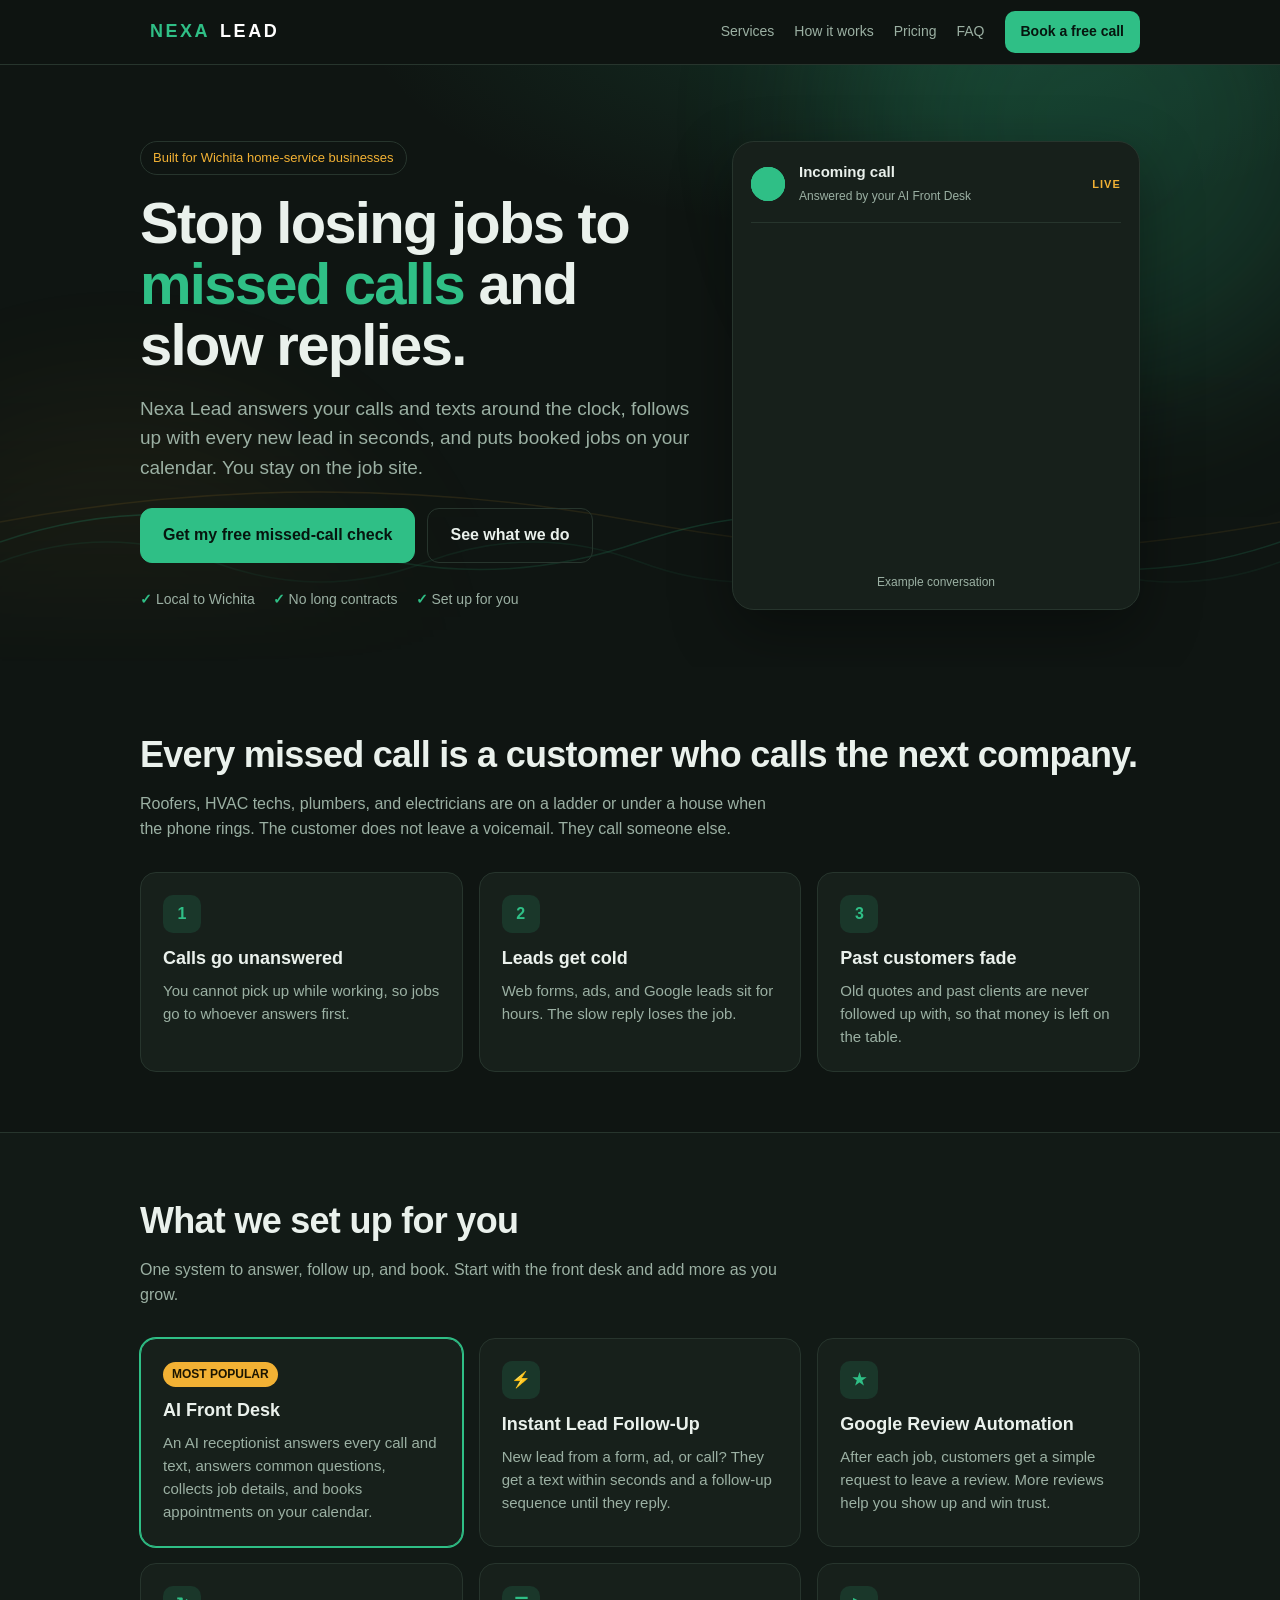
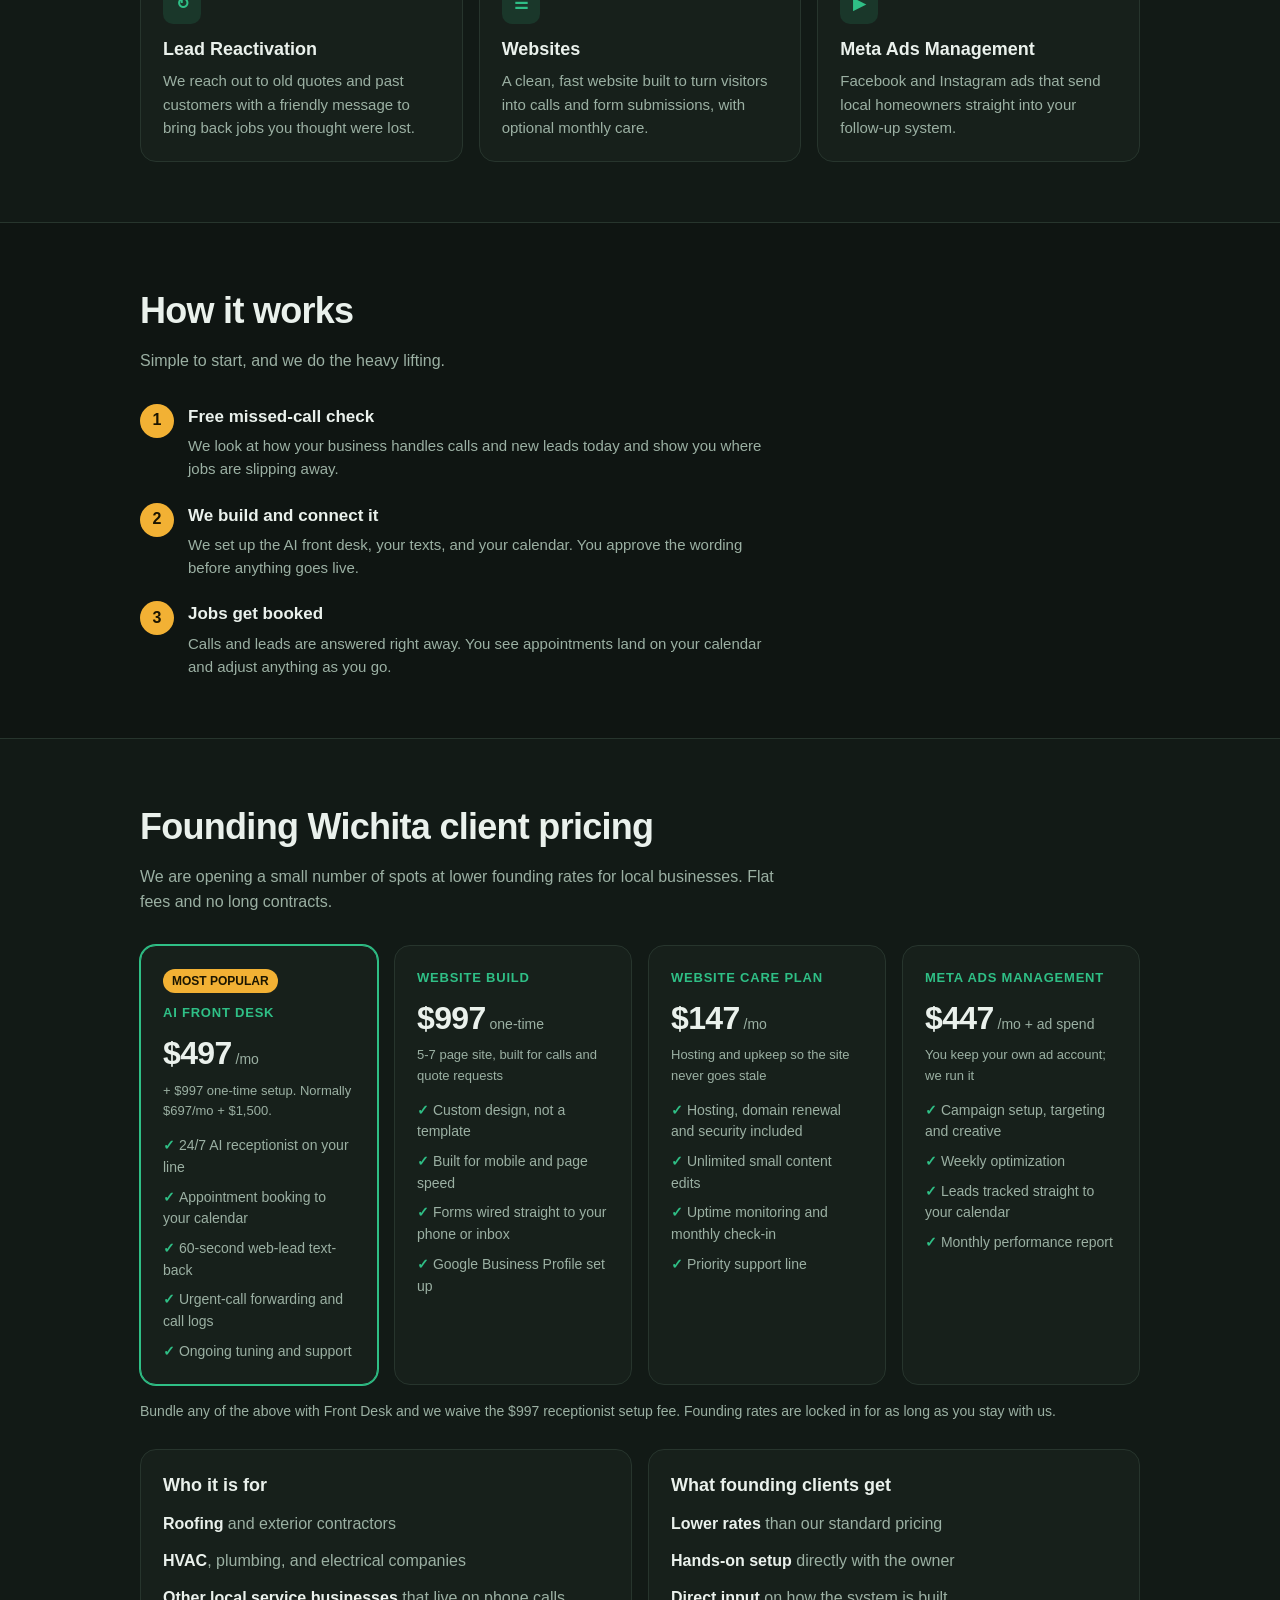
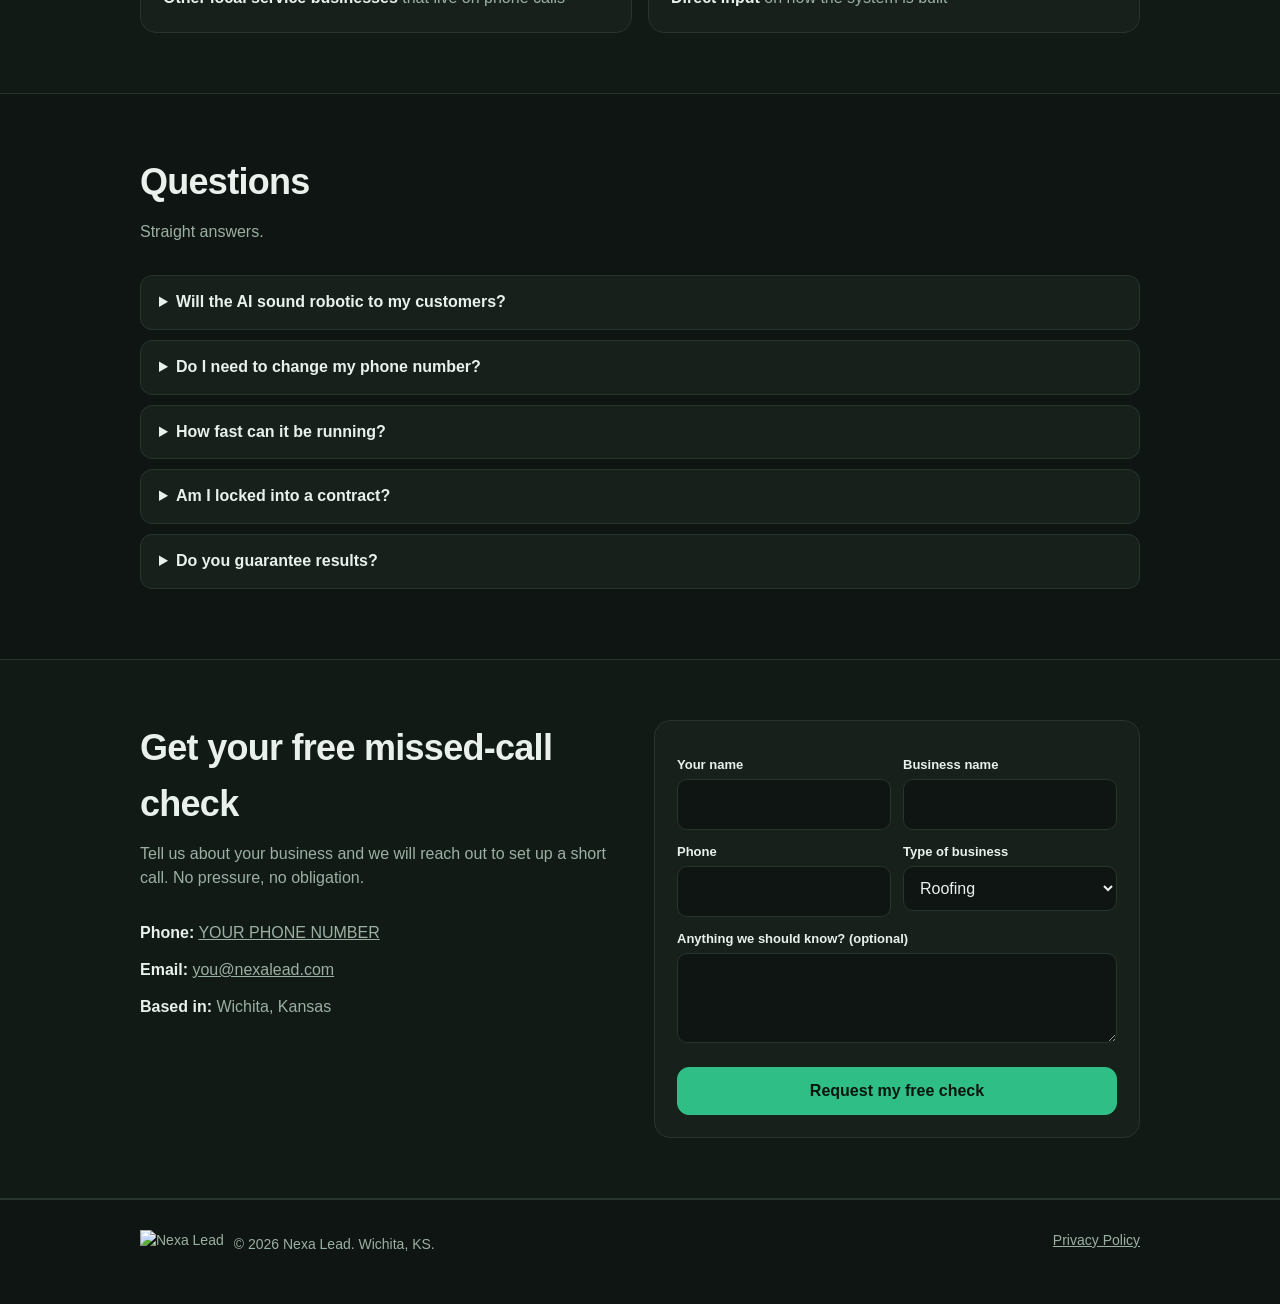
==== index.html @ 54d55b5e "Fade hero background into page" ====
<!DOCTYPE html>
<html lang="en">
<head>
<meta charset="utf-8">
<meta name="viewport" content="width=device-width, initial-scale=1">
<title>Nexa Lead | AI Receptionist and Lead Follow-Up for Wichita Businesses</title>
<meta name="description" content="Nexa Lead answers your calls and texts, follows up with every lead in seconds, and books jobs for local home-service businesses in Wichita, KS.">
<meta name="theme-color" content="#0f1512">
<link rel="icon" type="image/png" href="assets/favicon.png">
<style>
:root{
  --bg:#0f1512;--bg2:#121a16;--card:#17201b;--line:#27352d;
  --ink:#eaf1ec;--muted:#9bb0a3;--brand:#2fbf86;--brand-ink:#06150e;--accent:#f2b134;
}
*{box-sizing:border-box}
html{scroll-behavior:smooth;color-scheme:dark}
body{margin:0;background:var(--bg);color:var(--ink);font-family:-apple-system,BlinkMacSystemFont,"Segoe UI",Roboto,Helvetica,Arial,sans-serif;line-height:1.55}
a{color:inherit}
.wrap{max-width:1040px;margin:0 auto;padding:0 20px}
.nav{position:sticky;top:0;z-index:10;background:rgba(15,21,18,.88);backdrop-filter:blur(8px);border-bottom:1px solid var(--line)}
.nav .wrap{display:flex;align-items:center;justify-content:space-between;height:64px;gap:12px}
.logo{display:flex;align-items:center;gap:10px;font-weight:800;letter-spacing:.14em;font-size:18px;text-decoration:none}
.logo img{height:36px;width:auto;display:block}
.logo b{color:#fff;font-weight:800}
.logo span{color:var(--brand)}
.nav a.cta{background:var(--brand);color:var(--brand-ink);padding:10px 16px;border-radius:10px;font-weight:700;text-decoration:none;font-size:14px}
.links{display:flex;gap:20px;align-items:center}
.links a.t{color:var(--muted);text-decoration:none;font-size:14px}
.links a.t:hover{color:var(--ink)}
@media(max-width:700px){.links a.t{display:none}}
.hero{padding:76px 0 56px;background:radial-gradient(900px 380px at 70% -10%,rgba(47,191,134,.16),transparent 60%)}
.eyebrow{display:inline-block;border:1px solid var(--line);color:var(--accent);padding:6px 12px;border-radius:999px;font-size:13px;margin-bottom:18px}
h1{font-size:clamp(34px,6.4vw,58px);line-height:1.05;letter-spacing:-.03em;margin:0 0 18px;max-width:780px}
h1 em{font-style:normal;color:var(--brand)}
.lead{color:var(--muted);font-size:19px;max-width:620px;margin:0 0 26px}
.btns{display:flex;gap:12px;flex-wrap:wrap}
.btn{display:inline-block;padding:14px 22px;border-radius:12px;font-weight:700;text-decoration:none;font-size:16px;border:1px solid var(--brand);background:var(--brand);color:var(--brand-ink);cursor:pointer}
.btn.ghost{background:transparent;color:var(--ink);border-color:var(--line)}
.trust{display:flex;gap:18px;flex-wrap:wrap;margin-top:26px;color:var(--muted);font-size:14px}
.trust span::before{content:"\2713\00a0";color:var(--brand);font-weight:700}
section{padding:60px 0}
section.alt{background:var(--bg2);border-top:1px solid var(--line);border-bottom:1px solid var(--line)}
h2{font-size:clamp(26px,4.4vw,36px);letter-spacing:-.02em;margin:0 0 10px}
.sec-sub{color:var(--muted);max-width:640px;margin:0 0 30px}
.grid3{display:grid;grid-template-columns:repeat(3,1fr);gap:16px}
.grid2{display:grid;grid-template-columns:repeat(2,1fr);gap:16px}
@media(max-width:820px){.grid3{grid-template-columns:1fr}.grid2{grid-template-columns:1fr}}
.card{background:var(--card);border:1px solid var(--line);border-radius:16px;padding:22px}
.card h3{margin:0 0 6px;font-size:18px}
.card p{margin:0;color:var(--muted);font-size:15px}
.icon{width:38px;height:38px;border-radius:10px;background:rgba(47,191,134,.14);color:var(--brand);display:grid;place-items:center;font-weight:800;margin-bottom:12px}
.card.hot{border-color:var(--brand);box-shadow:0 0 0 1px var(--brand)}
.badge{display:inline-block;background:var(--accent);color:#1b1500;font-size:12px;font-weight:800;padding:3px 9px;border-radius:999px;margin-bottom:10px}
.step{display:flex;gap:14px}
.num{flex:none;width:34px;height:34px;border-radius:50%;background:var(--accent);color:#1b1500;font-weight:900;display:grid;place-items:center}
.step h3{margin:0 0 4px;font-size:17px}
.step p{margin:0;color:var(--muted);font-size:15px}
.steps{display:grid;gap:22px;max-width:640px}
details{background:var(--card);border:1px solid var(--line);border-radius:12px;padding:14px 18px;margin-bottom:10px}
summary{cursor:pointer;font-weight:600}
details p{color:var(--muted);margin:10px 0 0;font-size:15px}
.contact{display:grid;grid-template-columns:1fr 1fr;gap:28px;align-items:start}
@media(max-width:820px){.contact{grid-template-columns:1fr}}
label{display:block;font-size:13px;font-weight:600;margin:12px 0 4px}
input,select,textarea{width:100%;padding:12px;border-radius:10px;border:1px solid var(--line);background:var(--bg);color:var(--ink);font:inherit}
textarea{min-height:90px;resize:vertical}
input:focus,select:focus,textarea:focus{outline:2px solid var(--brand);outline-offset:1px}
.row{display:grid;grid-template-columns:1fr 1fr;gap:12px}
@media(max-width:520px){.row{grid-template-columns:1fr}}
.msg{margin-top:14px;padding:12px 14px;border-radius:10px;border:1px solid var(--brand);font-size:14px}
.msg.err{border-color:#ff8a80;color:#ff8a80}
.hidden{display:none}
.hp{position:absolute;left:-9999px}
.list{list-style:none;padding:0;margin:0;display:grid;gap:12px}
.list li{color:var(--muted)}
.list li b{color:var(--ink)}
.price-grid{display:grid;grid-template-columns:repeat(4,1fr);gap:16px;margin-bottom:16px}
@media(max-width:980px){.price-grid{grid-template-columns:repeat(2,1fr)}}
@media(max-width:560px){.price-grid{grid-template-columns:1fr}}
.tier{font-size:13px;font-weight:700;letter-spacing:.06em;text-transform:uppercase;color:var(--brand)}
.amt{font-size:32px;font-weight:800;letter-spacing:-.02em;margin:6px 0 2px}
.amt span{font-size:14px;color:var(--muted);font-weight:500;letter-spacing:0}
.was{color:var(--muted);font-size:13px}
.plan .list{gap:8px;font-size:14px;margin-top:14px}
.plan .list li::before{content:"\2713\00a0";color:var(--brand);font-weight:700}
.note{color:var(--muted);font-size:14px;margin:0 0 26px}
.hero{position:relative;overflow:hidden}
.hero .wrap{position:relative;z-index:1}
.hero-bg{position:absolute;inset:0;pointer-events:none;-webkit-mask-image:linear-gradient(to bottom,#000 50%,transparent);mask-image:linear-gradient(to bottom,#000 50%,transparent)}
.glow{position:absolute;width:520px;height:520px;border-radius:50%;filter:blur(90px)}
.glow.g1{background:var(--brand);opacity:.2;top:-200px;right:-80px;animation:drift 16s ease-in-out infinite alternate}
.glow.g2{background:var(--accent);opacity:.09;bottom:-280px;left:-140px;animation:drift 20s ease-in-out infinite alternate-reverse}
.waves{position:absolute;left:0;bottom:50px;width:200%;height:170px}
.waves path{fill:none;stroke:var(--brand);stroke-width:1.5;vector-effect:non-scaling-stroke}
.waves .w1{opacity:.4;animation:slide 14s linear infinite}
.waves .w2{opacity:.22;animation:slide 22s linear infinite}
.waves .w3{stroke:var(--accent);opacity:.18;animation:slide 30s linear infinite}
@keyframes drift{to{transform:translate(-60px,50px) scale(1.15)}}
@keyframes slide{to{transform:translateX(-1200px)}}
@media(prefers-reduced-motion:reduce){.glow,.waves path{animation:none}}
.hero-grid{display:grid;grid-template-columns:1.15fr .85fr;gap:40px;align-items:center}
@media(max-width:900px){.hero-grid{grid-template-columns:1fr}}
.demo{background:var(--card);border:1px solid var(--line);border-radius:22px;padding:18px;box-shadow:0 20px 60px rgba(0,0,0,.35)}
.demo-top{display:flex;align-items:center;gap:14px;padding-bottom:14px;border-bottom:1px solid var(--line);margin-bottom:14px}
.demo-top b{display:block;font-size:15px}
.demo-top small{color:var(--muted);font-size:12px}
.ring{position:relative;flex:none;width:34px;height:34px;border-radius:50%;background:var(--brand)}
.ring::before,.ring::after{content:"";position:absolute;inset:0;border-radius:50%;border:2px solid var(--brand);animation:pulse 2s ease-out infinite}
.ring::after{animation-delay:1s}
.live{margin-left:auto;font-size:11px;font-weight:800;letter-spacing:.1em;color:var(--accent)}
.chat{display:flex;flex-direction:column;gap:10px;min-height:268px}
.bub{max-width:85%;padding:10px 13px;border-radius:14px;font-size:14px;opacity:0}
.bub.ai{background:rgba(47,191,134,.14);border:1px solid rgba(47,191,134,.35);align-self:flex-start;border-bottom-left-radius:4px}
.bub.me{background:var(--bg);border:1px solid var(--line);align-self:flex-end;border-bottom-right-radius:4px}
.booked{margin-top:auto;background:var(--accent);color:#1b1500;font-weight:700;font-size:14px;padding:11px 13px;border-radius:12px;text-align:center;opacity:0}
.demo-cap{color:var(--muted);font-size:12px;text-align:center;margin:12px 0 0}
.b1{animation:s1 12s infinite}.b2{animation:s2 12s infinite}.b3{animation:s3 12s infinite}.b4{animation:s4 12s infinite}.b5{animation:s5 12s infinite}
@keyframes pulse{0%{transform:scale(1);opacity:.8}100%{transform:scale(1.9);opacity:0}}
@keyframes s1{0%,4%{opacity:0;transform:translateY(8px)}9%,92%{opacity:1;transform:none}100%{opacity:0}}
@keyframes s2{0%,18%{opacity:0;transform:translateY(8px)}23%,92%{opacity:1;transform:none}100%{opacity:0}}
@keyframes s3{0%,34%{opacity:0;transform:translateY(8px)}39%,92%{opacity:1;transform:none}100%{opacity:0}}
@keyframes s4{0%,50%{opacity:0;transform:translateY(8px)}55%,92%{opacity:1;transform:none}100%{opacity:0}}
@keyframes s5{0%,62%{opacity:0;transform:translateY(8px)}67%,92%{opacity:1;transform:none}100%{opacity:0}}
@media(prefers-reduced-motion:reduce){.bub,.booked{animation:none;opacity:1}.ring::before,.ring::after{animation:none}}
footer{border-top:1px solid var(--line);padding:30px 0 44px;color:var(--muted);font-size:14px}
footer .wrap{display:flex;justify-content:space-between;gap:14px;flex-wrap:wrap}
</style>
</head>
<body>

<div class="nav">
  <div class="wrap">
    <a class="logo" href="#top" aria-label="Nexa Lead home"><img src="assets/logo-mark.png" alt=""><span>NEXA</span> <b>LEAD</b></a>
    <div class="links">
      <a class="t" href="#services">Services</a>
      <a class="t" href="#how">How it works</a>
      <a class="t" href="#pricing">Pricing</a>
      <a class="t" href="#faq">FAQ</a>
      <a class="cta" href="#contact">Book a free call</a>
    </div>
  </div>
</div>

<header class="hero" id="top">
  <div class="hero-bg" aria-hidden="true">
    <div class="glow g1"></div>
    <div class="glow g2"></div>
    <svg class="waves" viewBox="0 0 2400 170" preserveAspectRatio="none">
      <path class="w1" d="M0,95 Q150,40 300,95 T600,95 T900,95 T1200,95 T1500,95 T1800,95 T2100,95 T2400,95"/>
      <path class="w2" d="M0,115 Q100,75 200,115 T400,115 T600,115 T800,115 T1000,115 T1200,115 T1400,115 T1600,115 T1800,115 T2000,115 T2200,115 T2400,115"/>
      <path class="w3" d="M0,75 Q300,15 600,75 T1200,75 T1800,75 T2400,75"/>
    </svg>
  </div>
  <div class="wrap hero-grid">
    <div>
    <span class="eyebrow">Built for Wichita home-service businesses</span>
    <h1>Stop losing jobs to <em>missed calls</em> and slow replies.</h1>
    <p class="lead">Nexa Lead answers your calls and texts around the clock, follows up with every new lead in seconds, and puts booked jobs on your calendar. You stay on the job site.</p>
    <div class="btns">
      <a class="btn" href="#contact">Get my free missed-call check</a>
      <a class="btn ghost" href="#services">See what we do</a>
    </div>
    <div class="trust">
      <span>Local to Wichita</span>
      <span>No long contracts</span>
      <span>Set up for you</span>
    </div>
    </div>
    <div class="demo" aria-hidden="true">
      <div class="demo-top"><span class="ring"></span><div><b>Incoming call</b><small>Answered by your AI Front Desk</small></div><span class="live">LIVE</span></div>
      <div class="chat">
        <div class="bub ai b1">Thanks for calling. How can I help today?</div>
        <div class="bub me b2">My AC stopped working. Can someone come out today?</div>
        <div class="bub ai b3">Sorry about that. I have 2:30 PM open today. Want me to book it?</div>
        <div class="bub me b4">Yes, please.</div>
        <div class="booked b5">&#10003; Job booked for 2:30 PM and added to your calendar</div>
      </div>
      <p class="demo-cap">Example conversation</p>
    </div>
  </div>
</header>

<section id="problem">
  <div class="wrap">
    <h2>Every missed call is a customer who calls the next company.</h2>
    <p class="sec-sub">Roofers, HVAC techs, plumbers, and electricians are on a ladder or under a house when the phone rings. The customer does not leave a voicemail. They call someone else.</p>
    <div class="grid3">
      <div class="card"><div class="icon">1</div><h3>Calls go unanswered</h3><p>You cannot pick up while working, so jobs go to whoever answers first.</p></div>
      <div class="card"><div class="icon">2</div><h3>Leads get cold</h3><p>Web forms, ads, and Google leads sit for hours. The slow reply loses the job.</p></div>
      <div class="card"><div class="icon">3</div><h3>Past customers fade</h3><p>Old quotes and past clients are never followed up with, so that money is left on the table.</p></div>
    </div>
  </div>
</section>

<section id="services" class="alt">
  <div class="wrap">
    <h2>What we set up for you</h2>
    <p class="sec-sub">One system to answer, follow up, and book. Start with the front desk and add more as you grow.</p>
    <div class="grid3">
      <div class="card hot"><span class="badge">MOST POPULAR</span><h3>AI Front Desk</h3><p>An AI receptionist answers every call and text, answers common questions, collects job details, and books appointments on your calendar.</p></div>
      <div class="card"><div class="icon">&#9889;</div><h3>Instant Lead Follow-Up</h3><p>New lead from a form, ad, or call? They get a text within seconds and a follow-up sequence until they reply.</p></div>
      <div class="card"><div class="icon">&#9733;</div><h3>Google Review Automation</h3><p>After each job, customers get a simple request to leave a review. More reviews help you show up and win trust.</p></div>
      <div class="card"><div class="icon">&#8635;</div><h3>Lead Reactivation</h3><p>We reach out to old quotes and past customers with a friendly message to bring back jobs you thought were lost.</p></div>
      <div class="card"><div class="icon">&#9776;</div><h3>Websites</h3><p>A clean, fast website built to turn visitors into calls and form submissions, with optional monthly care.</p></div>
      <div class="card"><div class="icon">&#9654;</div><h3>Meta Ads Management</h3><p>Facebook and Instagram ads that send local homeowners straight into your follow-up system.</p></div>
    </div>
  </div>
</section>

<section id="how">
  <div class="wrap">
    <h2>How it works</h2>
    <p class="sec-sub">Simple to start, and we do the heavy lifting.</p>
    <div class="steps">
      <div class="step"><div class="num">1</div><div><h3>Free missed-call check</h3><p>We look at how your business handles calls and new leads today and show you where jobs are slipping away.</p></div></div>
      <div class="step"><div class="num">2</div><div><h3>We build and connect it</h3><p>We set up the AI front desk, your texts, and your calendar. You approve the wording before anything goes live.</p></div></div>
      <div class="step"><div class="num">3</div><div><h3>Jobs get booked</h3><p>Calls and leads are answered right away. You see appointments land on your calendar and adjust anything as you go.</p></div></div>
    </div>
  </div>
</section>

<section id="pricing" class="alt">
  <div class="wrap">
    <h2>Founding Wichita client pricing</h2>
    <p class="sec-sub">We are opening a small number of spots at lower founding rates for local businesses. Flat fees and no long contracts.</p>
    <div class="price-grid">
      <div class="card plan hot">
        <span class="badge">MOST POPULAR</span>
        <div class="tier">AI Front Desk</div>
        <div class="amt">$497<span> /mo</span></div>
        <div class="was">+ $997 one-time setup. Normally $697/mo + $1,500.</div>
        <ul class="list">
          <li>24/7 AI receptionist on your line</li>
          <li>Appointment booking to your calendar</li>
          <li>60-second web-lead text-back</li>
          <li>Urgent-call forwarding and call logs</li>
          <li>Ongoing tuning and support</li>
        </ul>
      </div>
      <div class="card plan">
        <div class="tier">Website build</div>
        <div class="amt">$997<span> one-time</span></div>
        <div class="was">5-7 page site, built for calls and quote requests</div>
        <ul class="list">
          <li>Custom design, not a template</li>
          <li>Built for mobile and page speed</li>
          <li>Forms wired straight to your phone or inbox</li>
          <li>Google Business Profile set up</li>
        </ul>
      </div>
      <div class="card plan">
        <div class="tier">Website care plan</div>
        <div class="amt">$147<span> /mo</span></div>
        <div class="was">Hosting and upkeep so the site never goes stale</div>
        <ul class="list">
          <li>Hosting, domain renewal and security included</li>
          <li>Unlimited small content edits</li>
          <li>Uptime monitoring and monthly check-in</li>
          <li>Priority support line</li>
        </ul>
      </div>
      <div class="card plan">
        <div class="tier">Meta ads management</div>
        <div class="amt">$447<span> /mo + ad spend</span></div>
        <div class="was">You keep your own ad account; we run it</div>
        <ul class="list">
          <li>Campaign setup, targeting and creative</li>
          <li>Weekly optimization</li>
          <li>Leads tracked straight to your calendar</li>
          <li>Monthly performance report</li>
        </ul>
      </div>
    </div>
    <p class="note">Bundle any of the above with Front Desk and we waive the $997 receptionist setup fee. Founding rates are locked in for as long as you stay with us.</p>
    <div class="grid2">
      <div class="card">
        <h3>Who it is for</h3>
        <ul class="list" style="margin-top:12px">
          <li><b>Roofing</b> and exterior contractors</li>
          <li><b>HVAC</b>, plumbing, and electrical companies</li>
          <li><b>Other local service businesses</b> that live on phone calls</li>
        </ul>
      </div>
      <div class="card">
        <h3>What founding clients get</h3>
        <ul class="list" style="margin-top:12px">
          <li><b>Lower rates</b> than our standard pricing</li>
          <li><b>Hands-on setup</b> directly with the owner</li>
          <li><b>Direct input</b> on how the system is built</li>
        </ul>
      </div>
    </div>
  </div>
</section>

<section id="faq">
  <div class="wrap">
    <h2>Questions</h2>
    <p class="sec-sub">Straight answers.</p>
    <details><summary>Will the AI sound robotic to my customers?</summary><p>You hear and approve how it talks before it goes live. It is built to answer simple questions, collect details, and book the job, and to hand off to you for anything complicated.</p></details>
    <details><summary>Do I need to change my phone number?</summary><p>No. We set it up so your current number keeps working, and the system picks up the calls you miss.</p></details>
    <details><summary>How fast can it be running?</summary><p>Setup time depends on your business and tools. We will give you a clear timeline on the free call.</p></details>
    <details><summary>Am I locked into a contract?</summary><p>We keep terms simple and will go over them on the call so you know exactly what you are signing up for.</p></details>
    <details><summary>Do you guarantee results?</summary><p>We do not promise a specific number of jobs, because that depends on your market and how quickly you respond. We do promise that no call or lead goes unanswered while you are busy.</p></details>
  </div>
</section>

<section id="contact" class="alt">
  <div class="wrap contact">
    <div>
      <h2>Get your free missed-call check</h2>
      <p class="sec-sub">Tell us about your business and we will reach out to set up a short call. No pressure, no obligation.</p>
      <ul class="list">
        <li><b>Phone:</b> <a href="tel:+1YOURNUMBER">YOUR PHONE NUMBER</a></li>
        <li><b>Email:</b> <a href="mailto:you@nexalead.com">you@nexalead.com</a></li>
        <li><b>Based in:</b> Wichita, Kansas</li>
      </ul>
    </div>
    <form class="card" id="form" novalidate>
      <input class="hp" type="text" name="company_website" tabindex="-1" autocomplete="off" aria-hidden="true">
      <div class="row">
        <div><label for="f_name">Your name</label><input id="f_name" name="name" autocomplete="name" required></div>
        <div><label for="f_biz">Business name</label><input id="f_biz" name="business" required></div>
      </div>
      <div class="row">
        <div><label for="f_phone">Phone</label><input id="f_phone" name="phone" type="tel" autocomplete="tel" required></div>
        <div><label for="f_trade">Type of business</label>
          <select id="f_trade" name="trade">
            <option>Roofing</option><option>HVAC</option><option>Plumbing</option><option>Electrical</option><option>Landscaping</option><option>Other</option>
          </select></div>
      </div>
      <label for="f_msg">Anything we should know? (optional)</label>
      <textarea id="f_msg" name="message"></textarea>
      <button class="btn" style="width:100%;margin-top:16px" type="submit" id="f_btn">Request my free check</button>
      <div id="f_out"></div>
    </form>
  </div>
</section>

<footer>
  <div class="wrap">
    <div style="display:flex;align-items:center;gap:10px"><img src="assets/logo-mark.png" alt="Nexa Lead" style="height:30px;width:auto"><span>&copy; <span id="yr"></span> Nexa Lead. Wichita, KS.</span></div>
    <div><a href="privacy.html">Privacy Policy</a></div>
  </div>
</footer>

<script>
(function(){
  document.getElementById('yr').textContent=new Date().getFullYear();

  /* SETUP: paste your Formspree endpoint here (https://formspree.io/f/xxxx) to receive submissions by email.
     If left as is, the form opens an email draft instead. */
  var FORM_ENDPOINT='';
  var FALLBACK_EMAIL='you@nexalead.com';

  var form=document.getElementById('form'),out=document.getElementById('f_out'),btn=document.getElementById('f_btn');
  function show(ok,t){out.innerHTML='';var d=document.createElement('div');d.className='msg'+(ok?'':' err');d.textContent=t;out.appendChild(d)}

  form.addEventListener('submit',function(e){
    e.preventDefault();
    var fd=new FormData(form);
    if(fd.get('company_website')){return}
    var name=(fd.get('name')||'').trim(),biz=(fd.get('business')||'').trim(),phone=(fd.get('phone')||'').trim();
    if(!name||!biz||!phone){return show(false,'Please add your name, business, and phone number.')}
    if(FORM_ENDPOINT){
      btn.disabled=true;
      fetch(FORM_ENDPOINT,{method:'POST',body:fd,headers:{'Accept':'application/json'}})
        .then(function(r){if(!r.ok)throw 0;show(true,'Thanks, '+name+'. We will reach out shortly.');form.reset()})
        .catch(function(){show(false,'Something went wrong. Please call or email us directly.')})
        .then(function(){btn.disabled=false});
    }else{
      var body='Name: '+name+'\nBusiness: '+biz+'\nPhone: '+phone+'\nType: '+fd.get('trade')+'\n\n'+(fd.get('message')||'');
      window.location.href='mailto:'+FALLBACK_EMAIL+'?subject='+encodeURIComponent('Free missed-call check: '+biz)+'&body='+encodeURIComponent(body);
      show(true,'Your email app should open with your request ready to send.');
    }
  });
})();
</script>
</body>
</html>
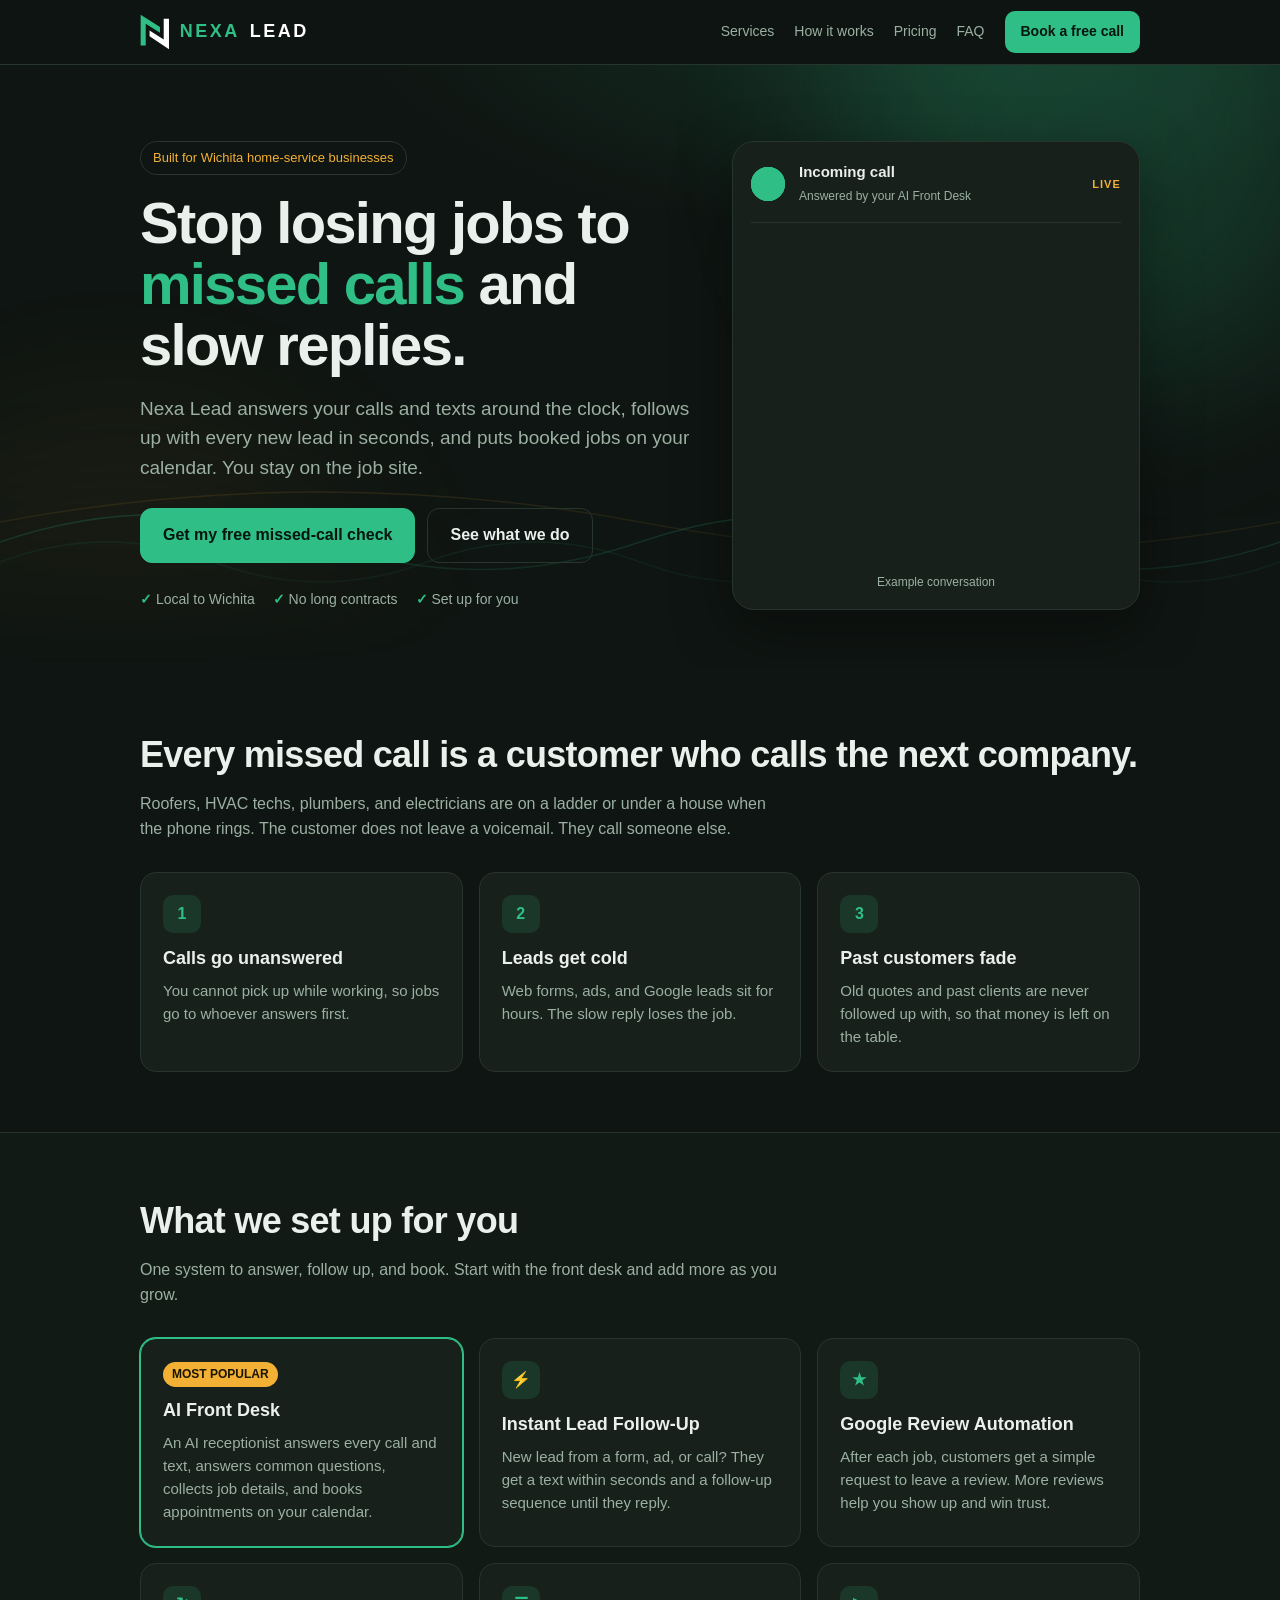
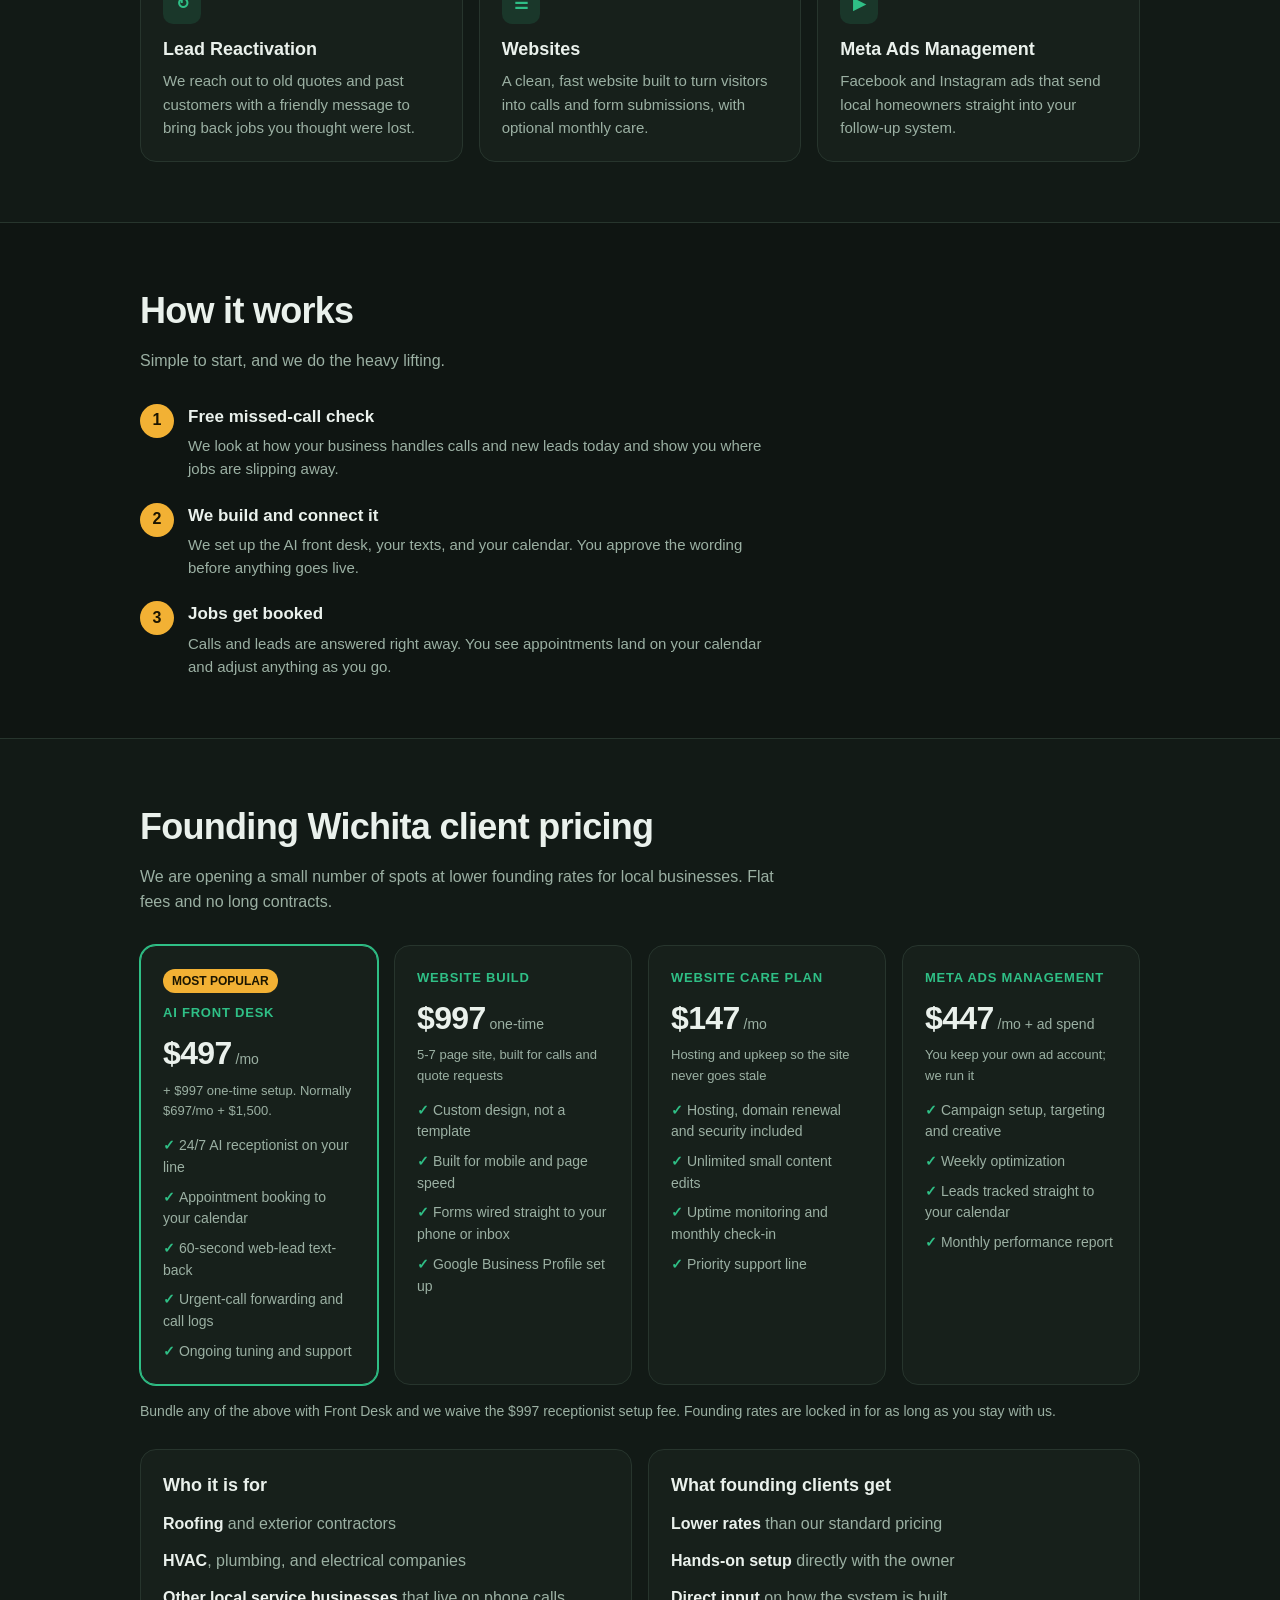
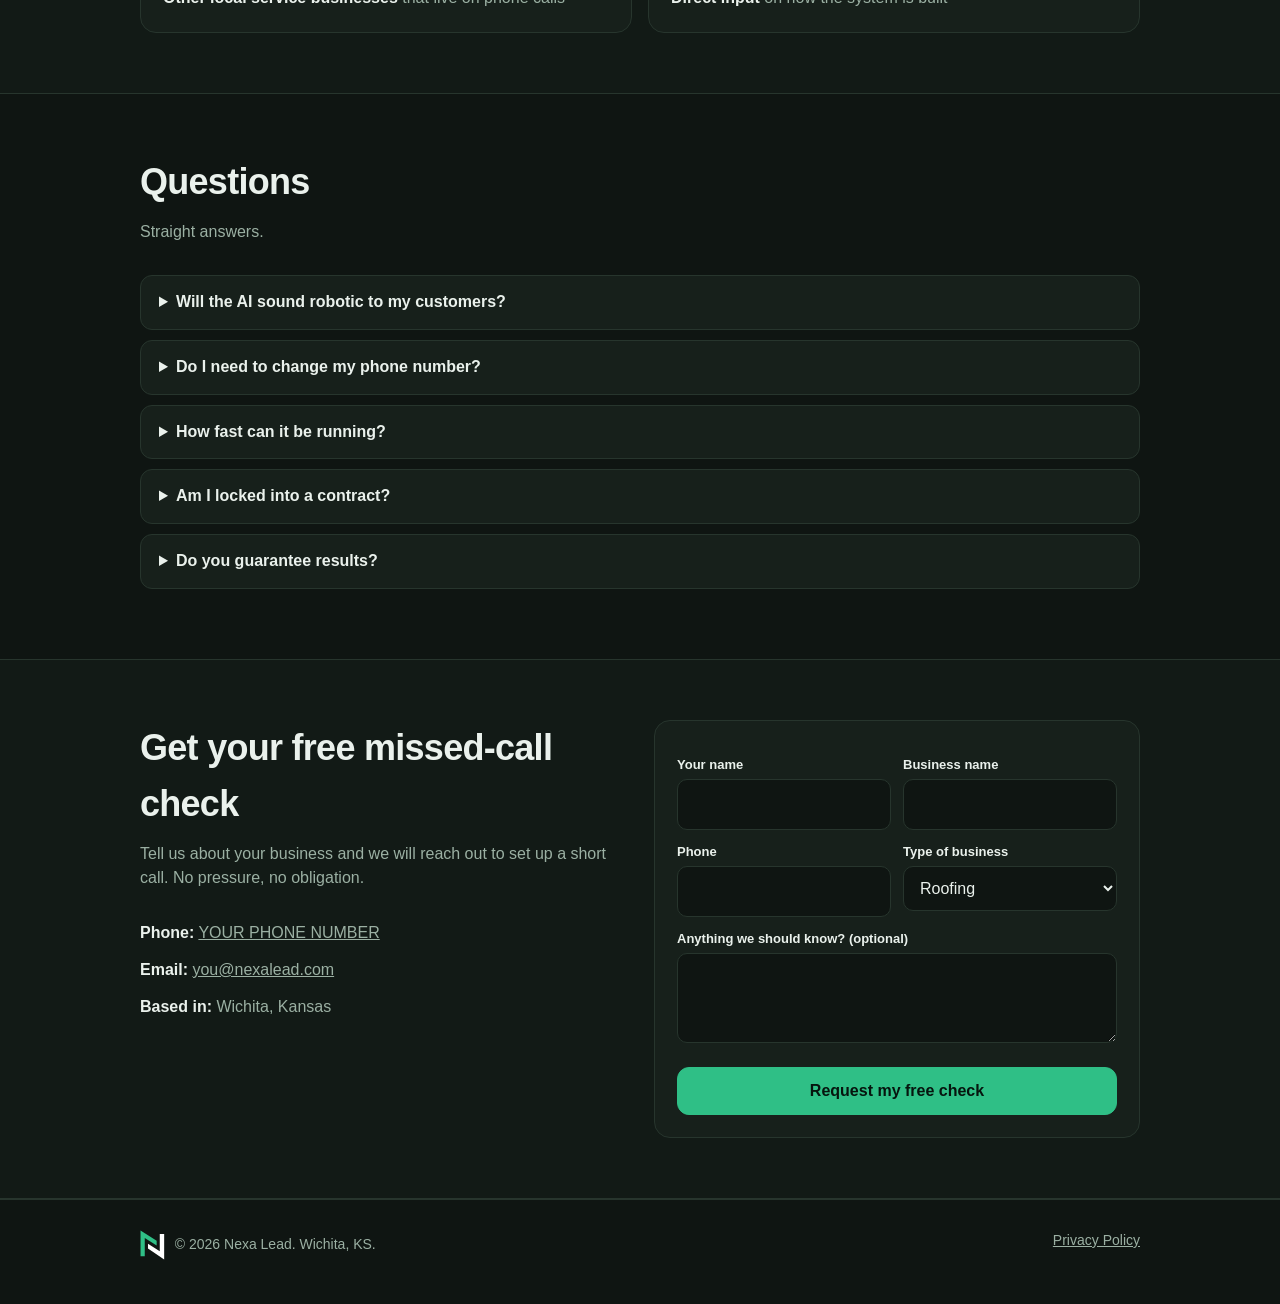
==== commit f4acd155: "Add logo mark and favicon" ====
--- a/index.html
+++ b/index.html
@@ -6,7 +6,7 @@
 <title>Nexa Lead | AI Receptionist and Lead Follow-Up for Wichita Businesses</title>
 <meta name="description" content="Nexa Lead answers your calls and texts, follows up with every lead in seconds, and books jobs for local home-service businesses in Wichita, KS.">
 <meta name="theme-color" content="#0f1512">
-<link rel="icon" type="image/png" href="assets/favicon.png">
+<link rel="icon" type="image/svg+xml" href="data:image/svg+xml,%3Csvg xmlns='http://www.w3.org/2000/svg' viewBox='346 254 560 560'%3E%3Cpath fill='%232fbf86' d='M406 264V744H485V404L707 544V456Z'/%3E%3Cpath fill='%23fff' d='M765 328V651L545 511V600L847 803V328Z'/%3E%3C/svg%3E">
 <style>
 :root{
   --bg:#0f1512;--bg2:#121a16;--card:#17201b;--line:#27352d;
@@ -20,7 +20,7 @@
 .nav{position:sticky;top:0;z-index:10;background:rgba(15,21,18,.88);backdrop-filter:blur(8px);border-bottom:1px solid var(--line)}
 .nav .wrap{display:flex;align-items:center;justify-content:space-between;height:64px;gap:12px}
 .logo{display:flex;align-items:center;gap:10px;font-weight:800;letter-spacing:.14em;font-size:18px;text-decoration:none}
-.logo img{height:36px;width:auto;display:block}
+.logo svg{height:36px;width:auto;display:block}
 .logo b{color:#fff;font-weight:800}
 .logo span{color:var(--brand)}
 .nav a.cta{background:var(--brand);color:var(--brand-ink);padding:10px 16px;border-radius:10px;font-weight:700;text-decoration:none;font-size:14px}
@@ -130,7 +130,7 @@
 
 <div class="nav">
   <div class="wrap">
-    <a class="logo" href="#top" aria-label="Nexa Lead home"><img src="assets/logo-mark.png" alt=""><span>NEXA</span> <b>LEAD</b></a>
+    <a class="logo" href="#top" aria-label="Nexa Lead home"><svg viewBox="396 254 462 560" aria-hidden="true"><path fill="#2fbf86" d="M406 264V744H485V404L707 544V456Z"/><path fill="#fff" d="M765 328V651L545 511V600L847 803V328Z"/></svg><span>NEXA</span> <b>LEAD</b></a>
     <div class="links">
       <a class="t" href="#services">Services</a>
       <a class="t" href="#how">How it works</a>
@@ -339,7 +339,7 @@
 
 <footer>
   <div class="wrap">
-    <div style="display:flex;align-items:center;gap:10px"><img src="assets/logo-mark.png" alt="Nexa Lead" style="height:30px;width:auto"><span>&copy; <span id="yr"></span> Nexa Lead. Wichita, KS.</span></div>
+    <div style="display:flex;align-items:center;gap:10px"><svg viewBox="396 254 462 560" role="img" aria-label="Nexa Lead" style="height:30px;width:auto"><path fill="#2fbf86" d="M406 264V744H485V404L707 544V456Z"/><path fill="#fff" d="M765 328V651L545 511V600L847 803V328Z"/></svg><span>&copy; <span id="yr"></span> Nexa Lead. Wichita, KS.</span></div>
     <div><a href="privacy.html">Privacy Policy</a></div>
   </div>
 </footer>
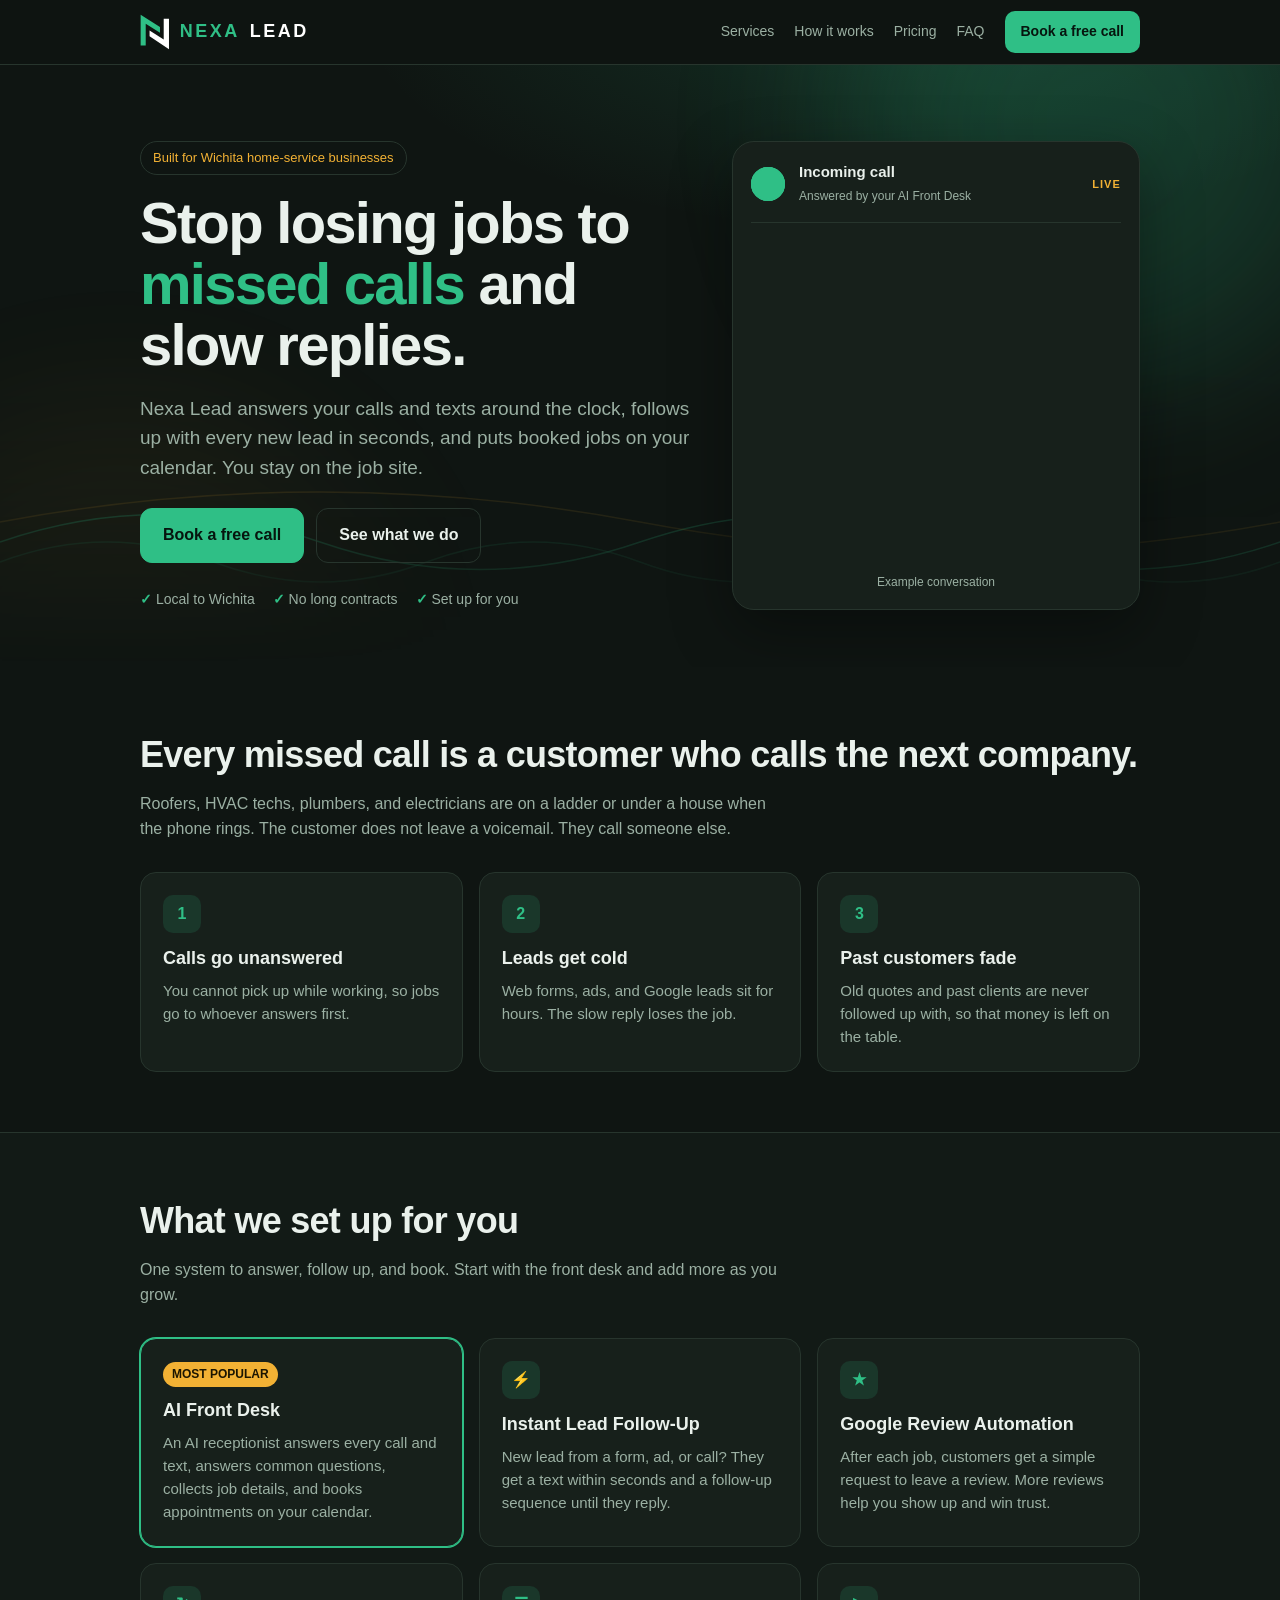
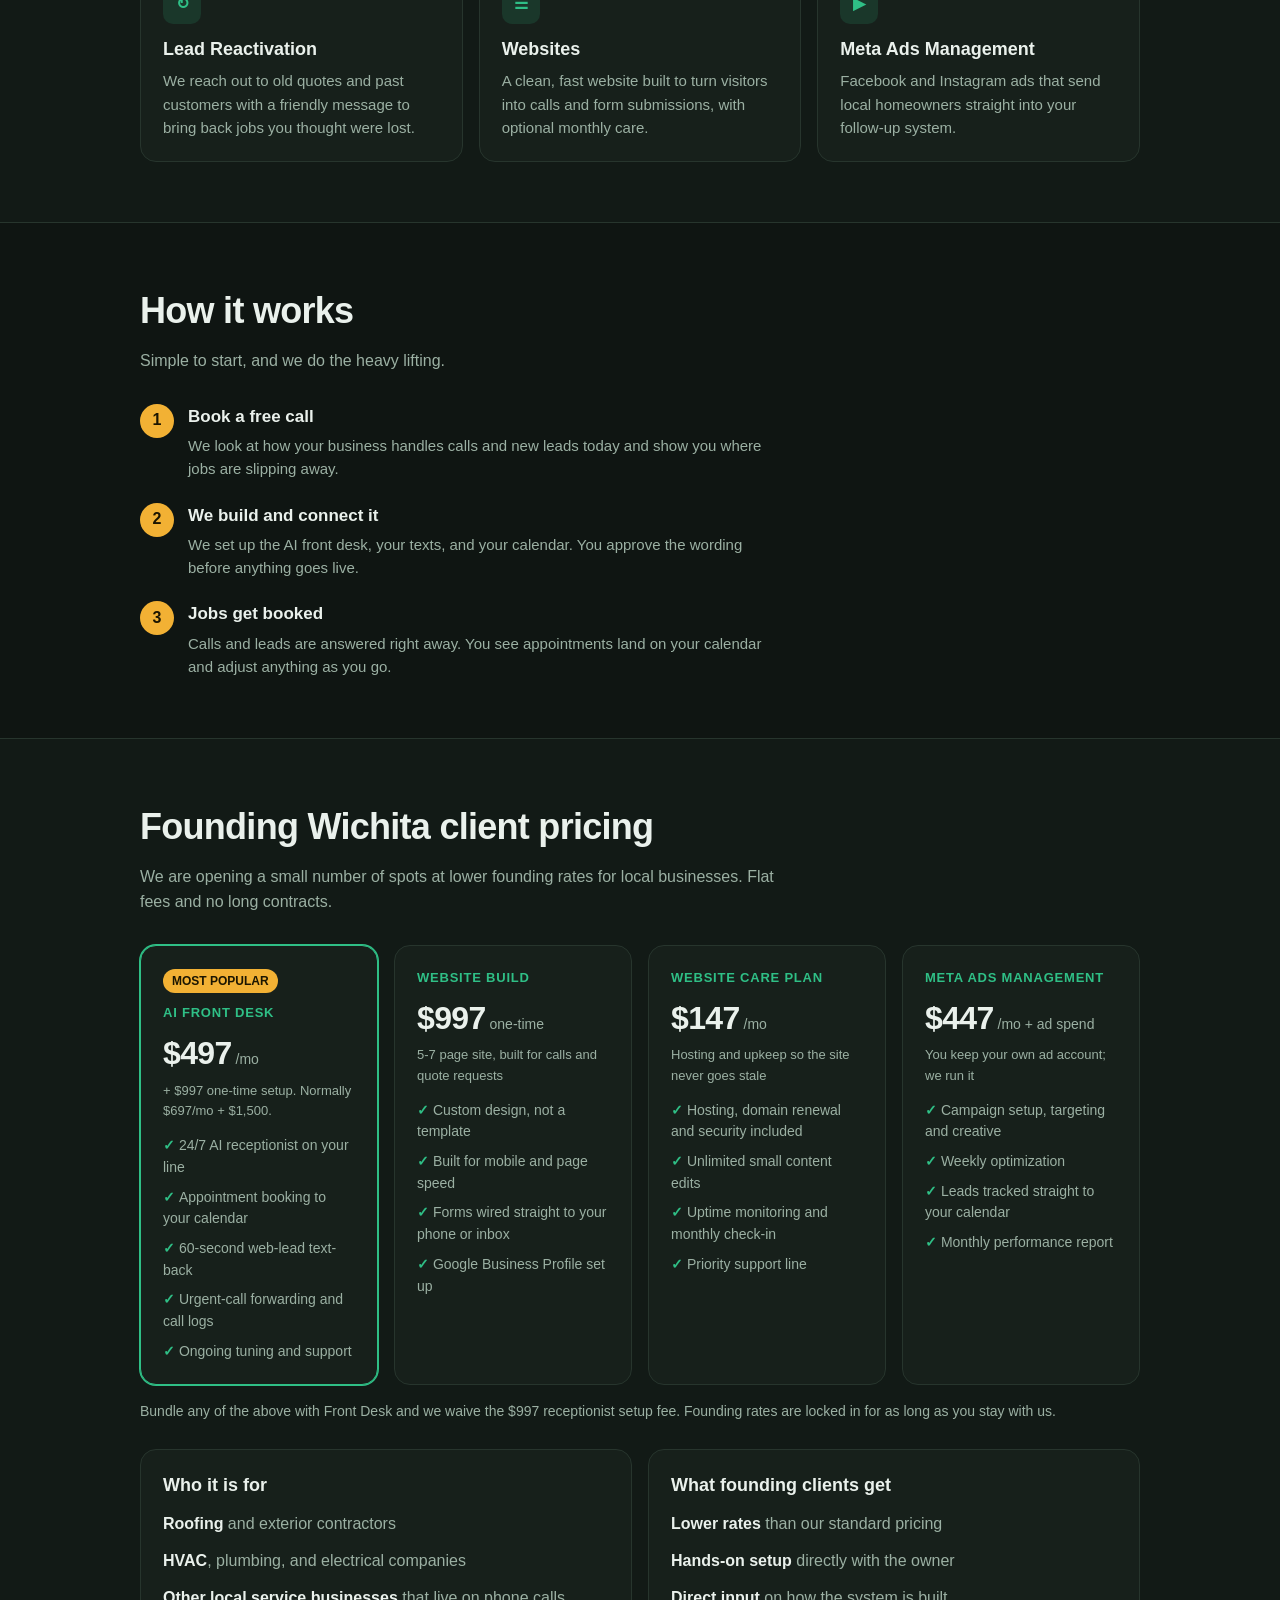
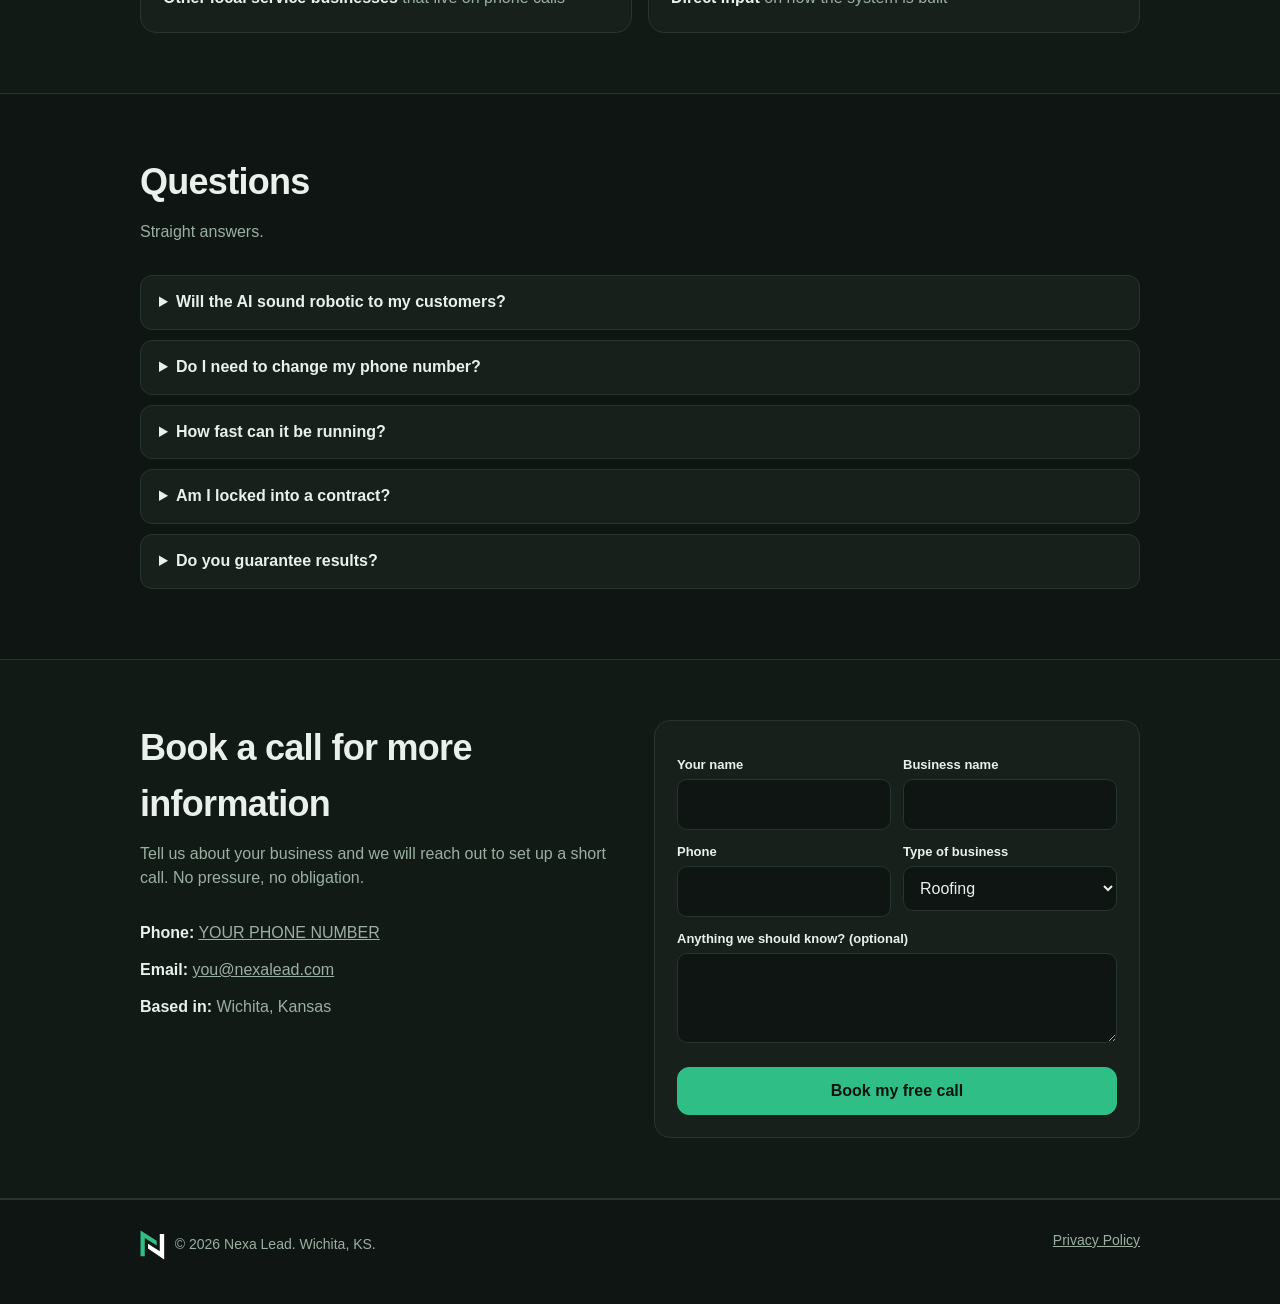
==== commit cf7a79f1: "Rename call-to-action to Book a free call" ====
--- a/index.html
+++ b/index.html
@@ -157,7 +157,7 @@
     <h1>Stop losing jobs to <em>missed calls</em> and slow replies.</h1>
     <p class="lead">Nexa Lead answers your calls and texts around the clock, follows up with every new lead in seconds, and puts booked jobs on your calendar. You stay on the job site.</p>
     <div class="btns">
-      <a class="btn" href="#contact">Get my free missed-call check</a>
+      <a class="btn" href="#contact">Book a free call</a>
       <a class="btn ghost" href="#services">See what we do</a>
     </div>
     <div class="trust">
@@ -212,7 +212,7 @@
     <h2>How it works</h2>
     <p class="sec-sub">Simple to start, and we do the heavy lifting.</p>
     <div class="steps">
-      <div class="step"><div class="num">1</div><div><h3>Free missed-call check</h3><p>We look at how your business handles calls and new leads today and show you where jobs are slipping away.</p></div></div>
+      <div class="step"><div class="num">1</div><div><h3>Book a free call</h3><p>We look at how your business handles calls and new leads today and show you where jobs are slipping away.</p></div></div>
       <div class="step"><div class="num">2</div><div><h3>We build and connect it</h3><p>We set up the AI front desk, your texts, and your calendar. You approve the wording before anything goes live.</p></div></div>
       <div class="step"><div class="num">3</div><div><h3>Jobs get booked</h3><p>Calls and leads are answered right away. You see appointments land on your calendar and adjust anything as you go.</p></div></div>
     </div>
@@ -308,7 +308,7 @@
 <section id="contact" class="alt">
   <div class="wrap contact">
     <div>
-      <h2>Get your free missed-call check</h2>
+      <h2>Book a call for more information</h2>
       <p class="sec-sub">Tell us about your business and we will reach out to set up a short call. No pressure, no obligation.</p>
       <ul class="list">
         <li><b>Phone:</b> <a href="tel:+1YOURNUMBER">YOUR PHONE NUMBER</a></li>
@@ -331,7 +331,7 @@
       </div>
       <label for="f_msg">Anything we should know? (optional)</label>
       <textarea id="f_msg" name="message"></textarea>
-      <button class="btn" style="width:100%;margin-top:16px" type="submit" id="f_btn">Request my free check</button>
+      <button class="btn" style="width:100%;margin-top:16px" type="submit" id="f_btn">Book my free call</button>
       <div id="f_out"></div>
     </form>
   </div>
@@ -370,7 +370,7 @@
         .then(function(){btn.disabled=false});
     }else{
       var body='Name: '+name+'\nBusiness: '+biz+'\nPhone: '+phone+'\nType: '+fd.get('trade')+'\n\n'+(fd.get('message')||'');
-      window.location.href='mailto:'+FALLBACK_EMAIL+'?subject='+encodeURIComponent('Free missed-call check: '+biz)+'&body='+encodeURIComponent(body);
+      window.location.href='mailto:'+FALLBACK_EMAIL+'?subject='+encodeURIComponent('Call request: '+biz)+'&body='+encodeURIComponent(body);
       show(true,'Your email app should open with your request ready to send.');
     }
   });
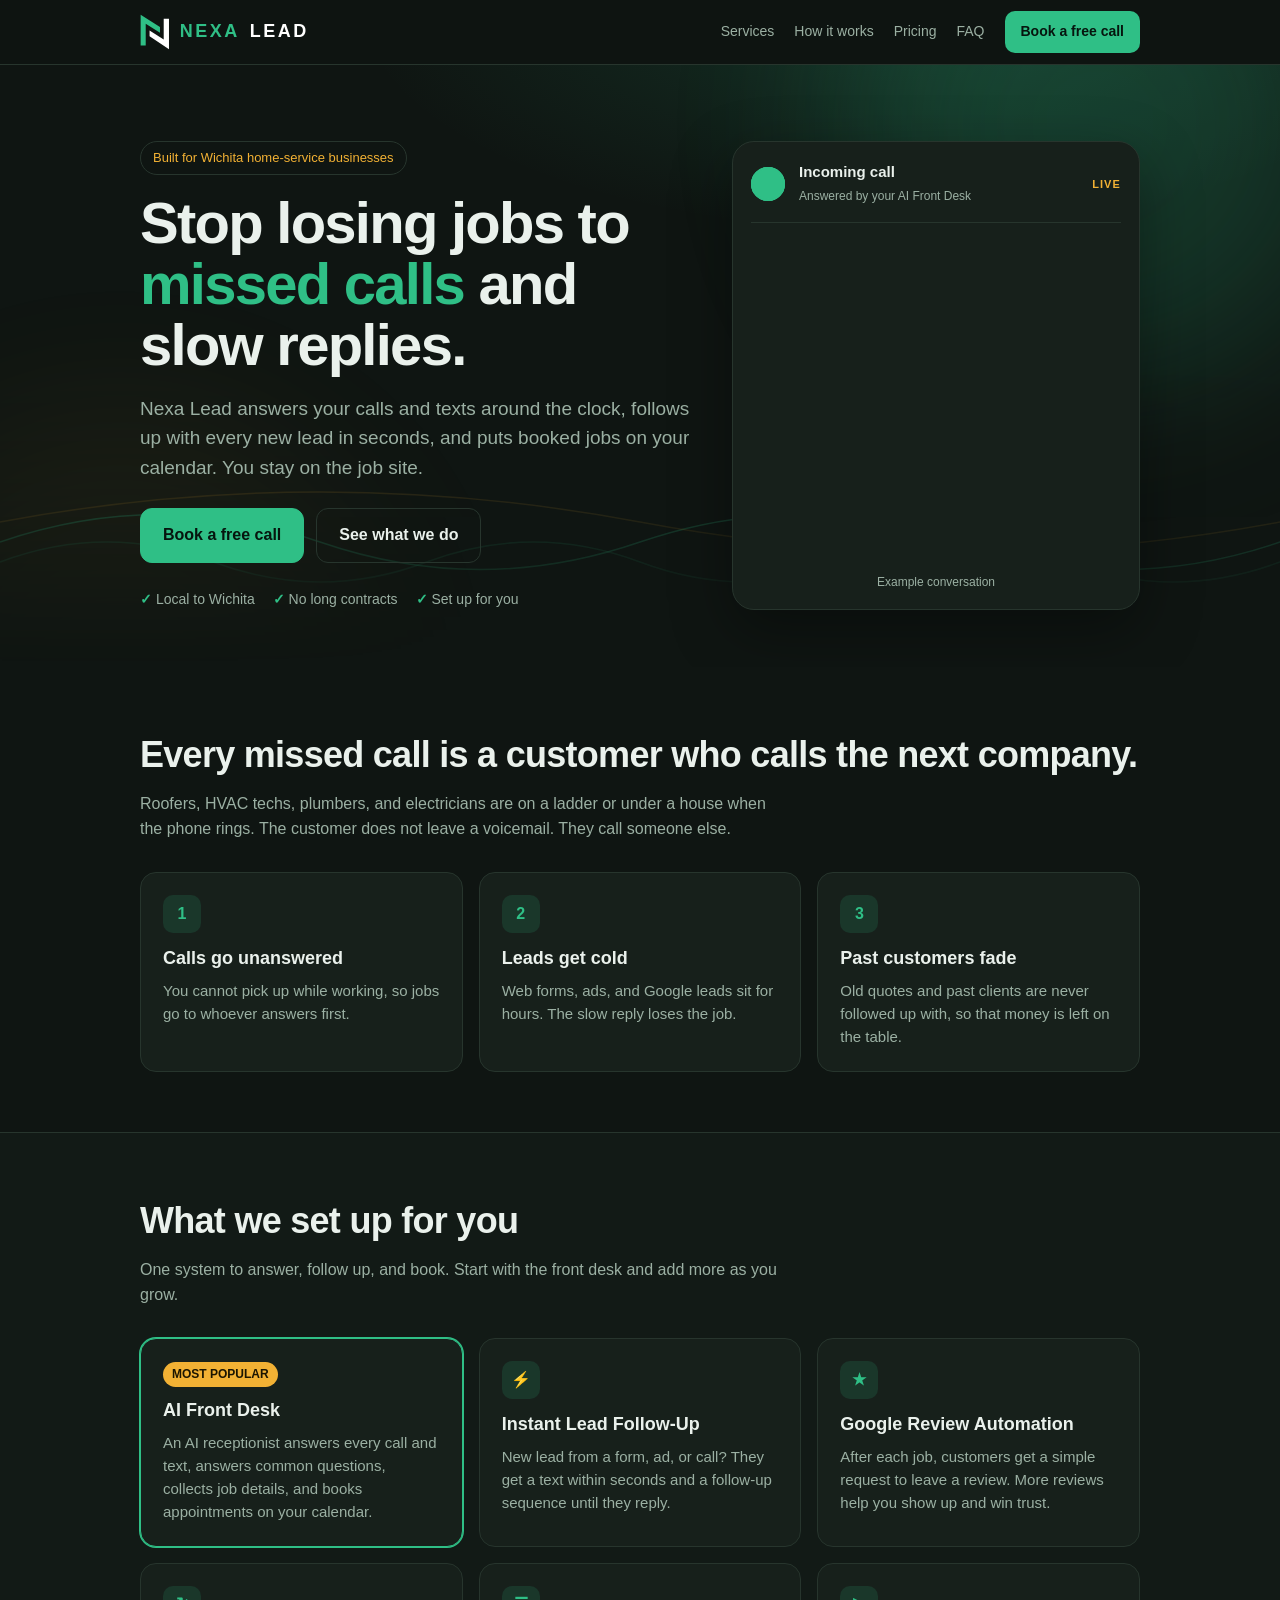
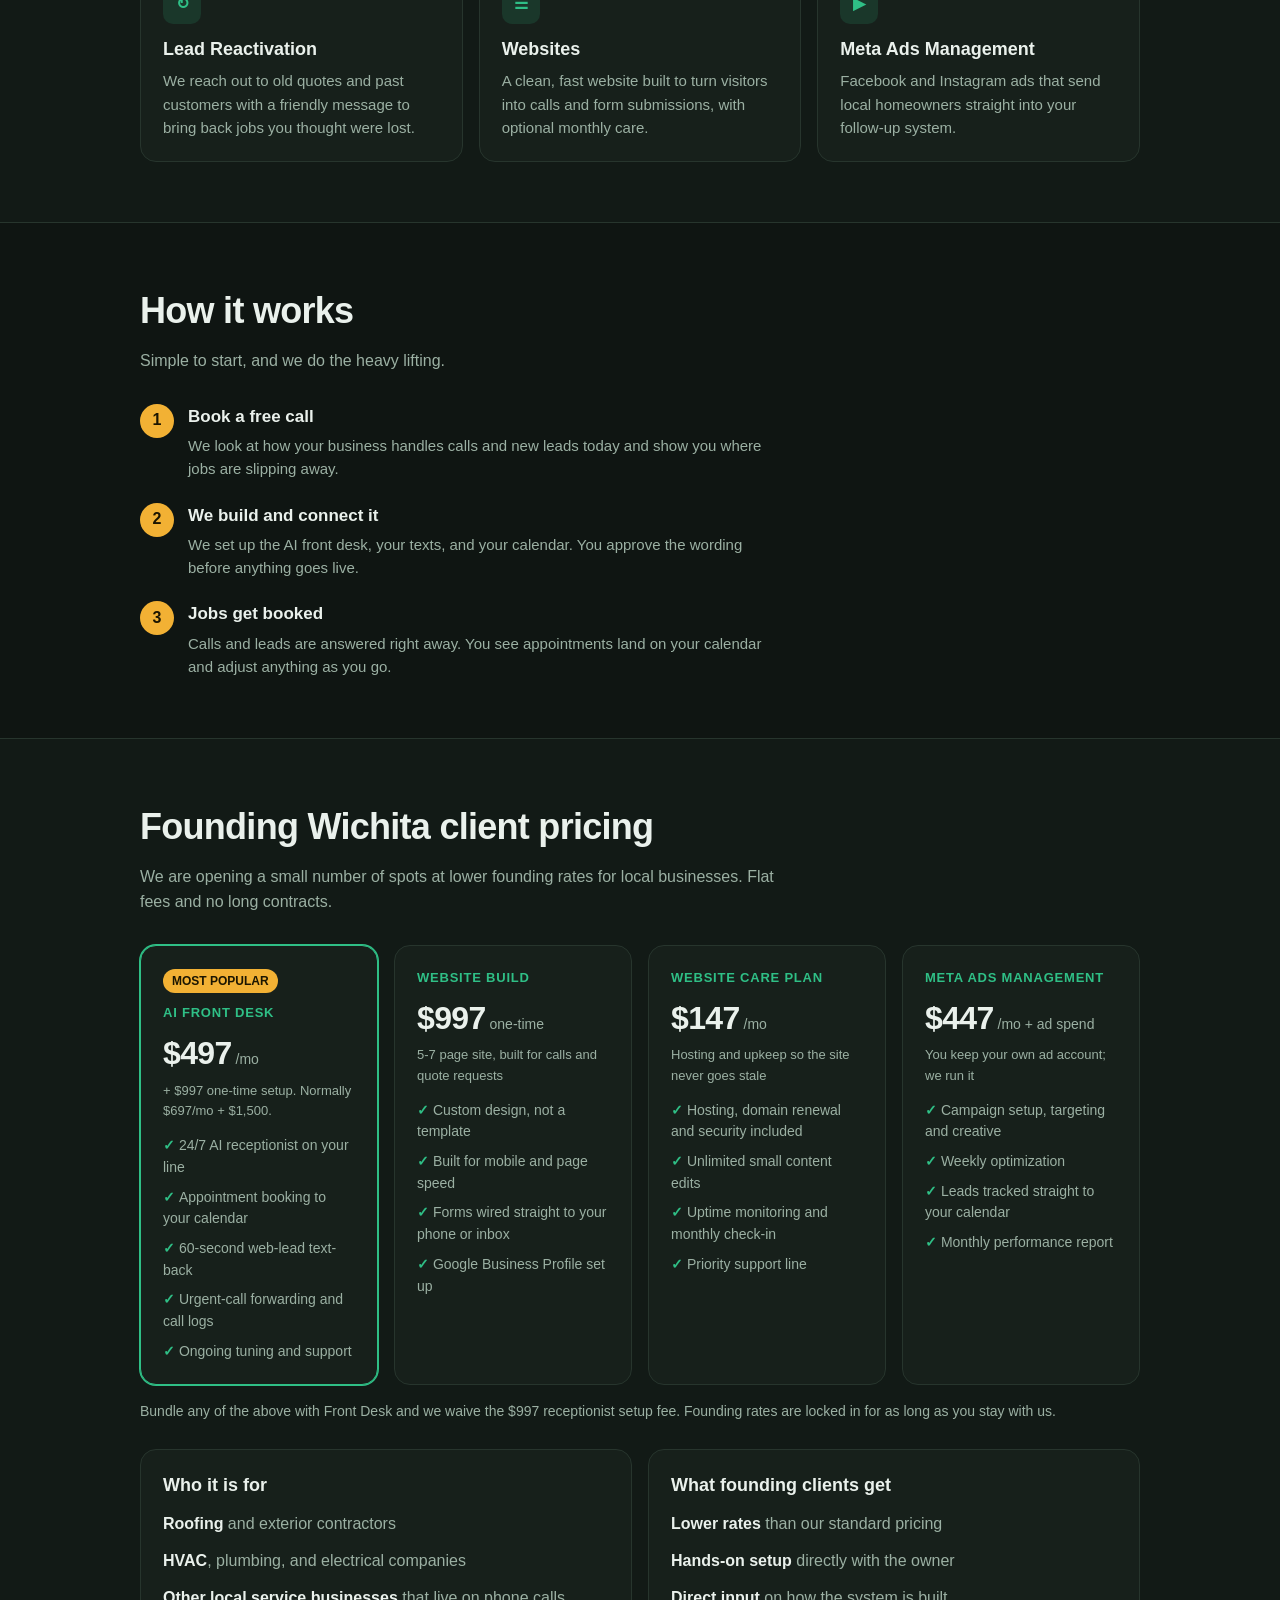
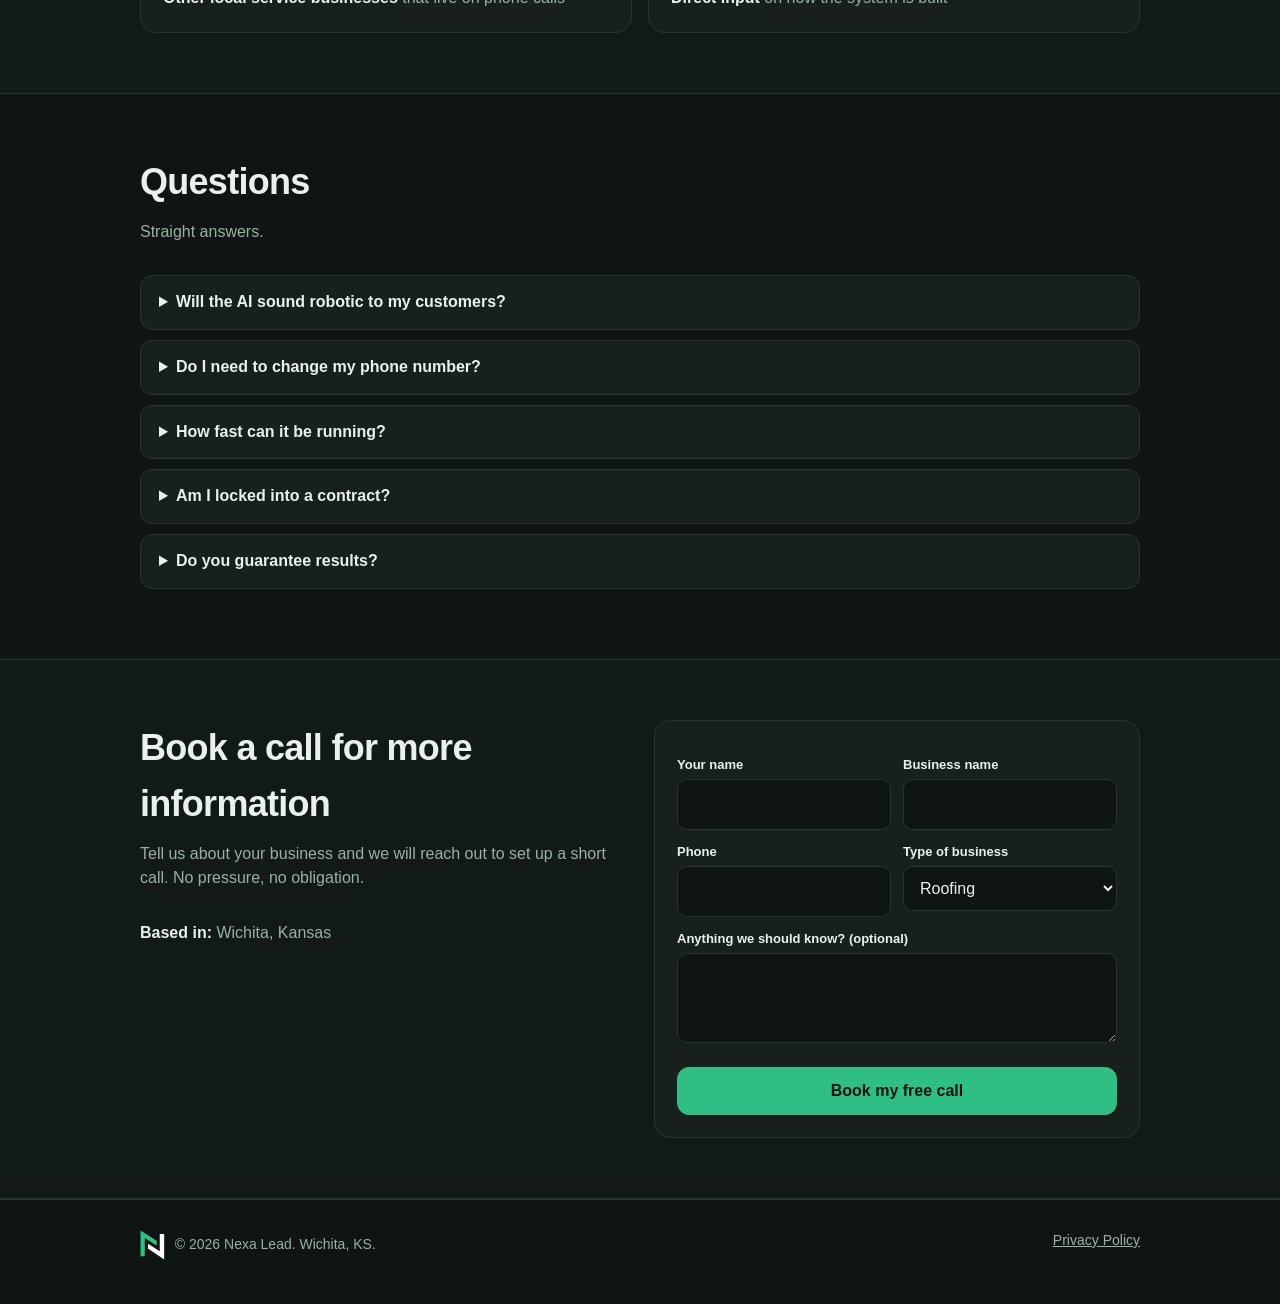
==== commit 83b779ae: "Remove placeholder phone and email" ====
--- a/index.html
+++ b/index.html
@@ -311,8 +311,6 @@
       <h2>Book a call for more information</h2>
       <p class="sec-sub">Tell us about your business and we will reach out to set up a short call. No pressure, no obligation.</p>
       <ul class="list">
-        <li><b>Phone:</b> <a href="tel:+1YOURNUMBER">YOUR PHONE NUMBER</a></li>
-        <li><b>Email:</b> <a href="mailto:you@nexalead.com">you@nexalead.com</a></li>
         <li><b>Based in:</b> Wichita, Kansas</li>
       </ul>
     </div>
@@ -350,7 +348,7 @@
 
   /* SETUP: paste your Formspree endpoint here (https://formspree.io/f/xxxx) to receive submissions by email.
      If left as is, the form opens an email draft instead. */
-  var FORM_ENDPOINT='';
+  var FORM_ENDPOINT='https://formspree.io/f/mrpbnzrq';
   var FALLBACK_EMAIL='you@nexalead.com';
 
   var form=document.getElementById('form'),out=document.getElementById('f_out'),btn=document.getElementById('f_btn');
@@ -366,7 +364,7 @@
       btn.disabled=true;
       fetch(FORM_ENDPOINT,{method:'POST',body:fd,headers:{'Accept':'application/json'}})
         .then(function(r){if(!r.ok)throw 0;show(true,'Thanks, '+name+'. We will reach out shortly.');form.reset()})
-        .catch(function(){show(false,'Something went wrong. Please call or email us directly.')})
+        .catch(function(){show(false,'Something went wrong. Please try again in a moment.')})
         .then(function(){btn.disabled=false});
     }else{
       var body='Name: '+name+'\nBusiness: '+biz+'\nPhone: '+phone+'\nType: '+fd.get('trade')+'\n\n'+(fd.get('message')||'');
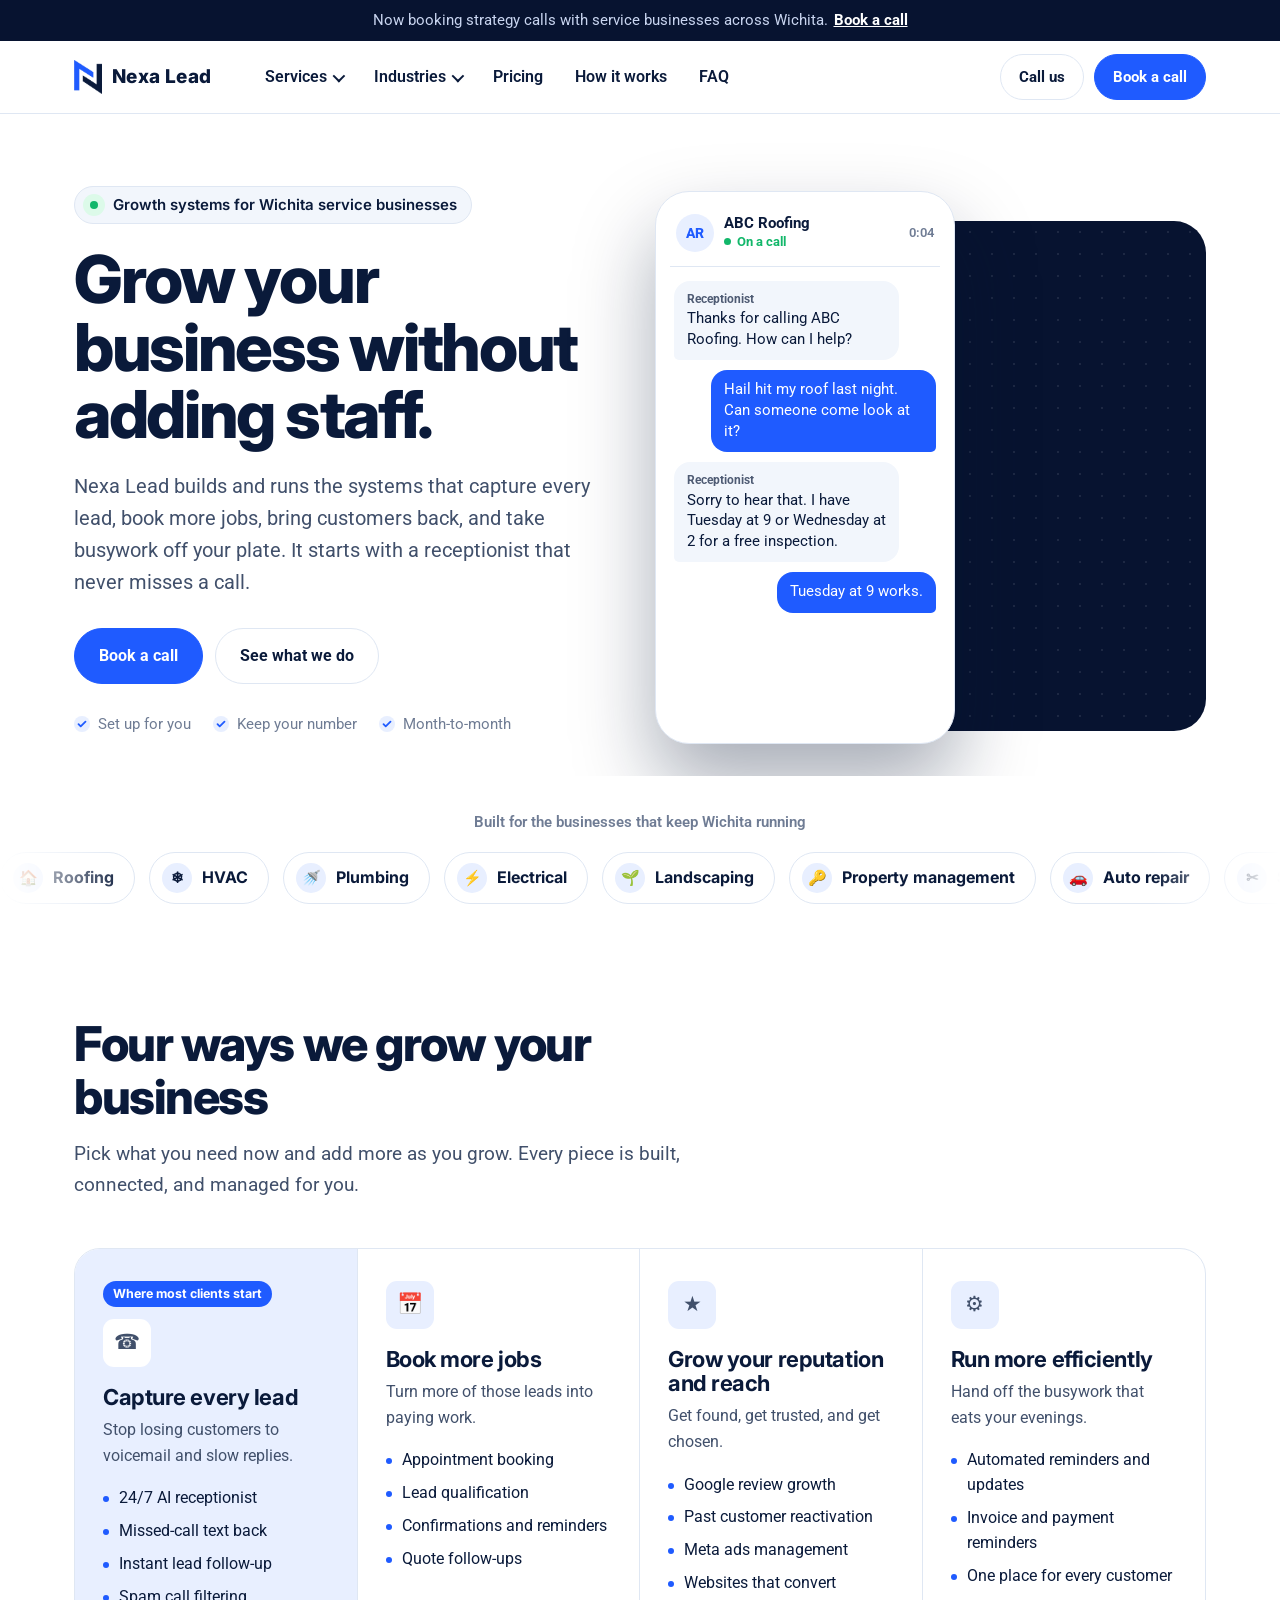
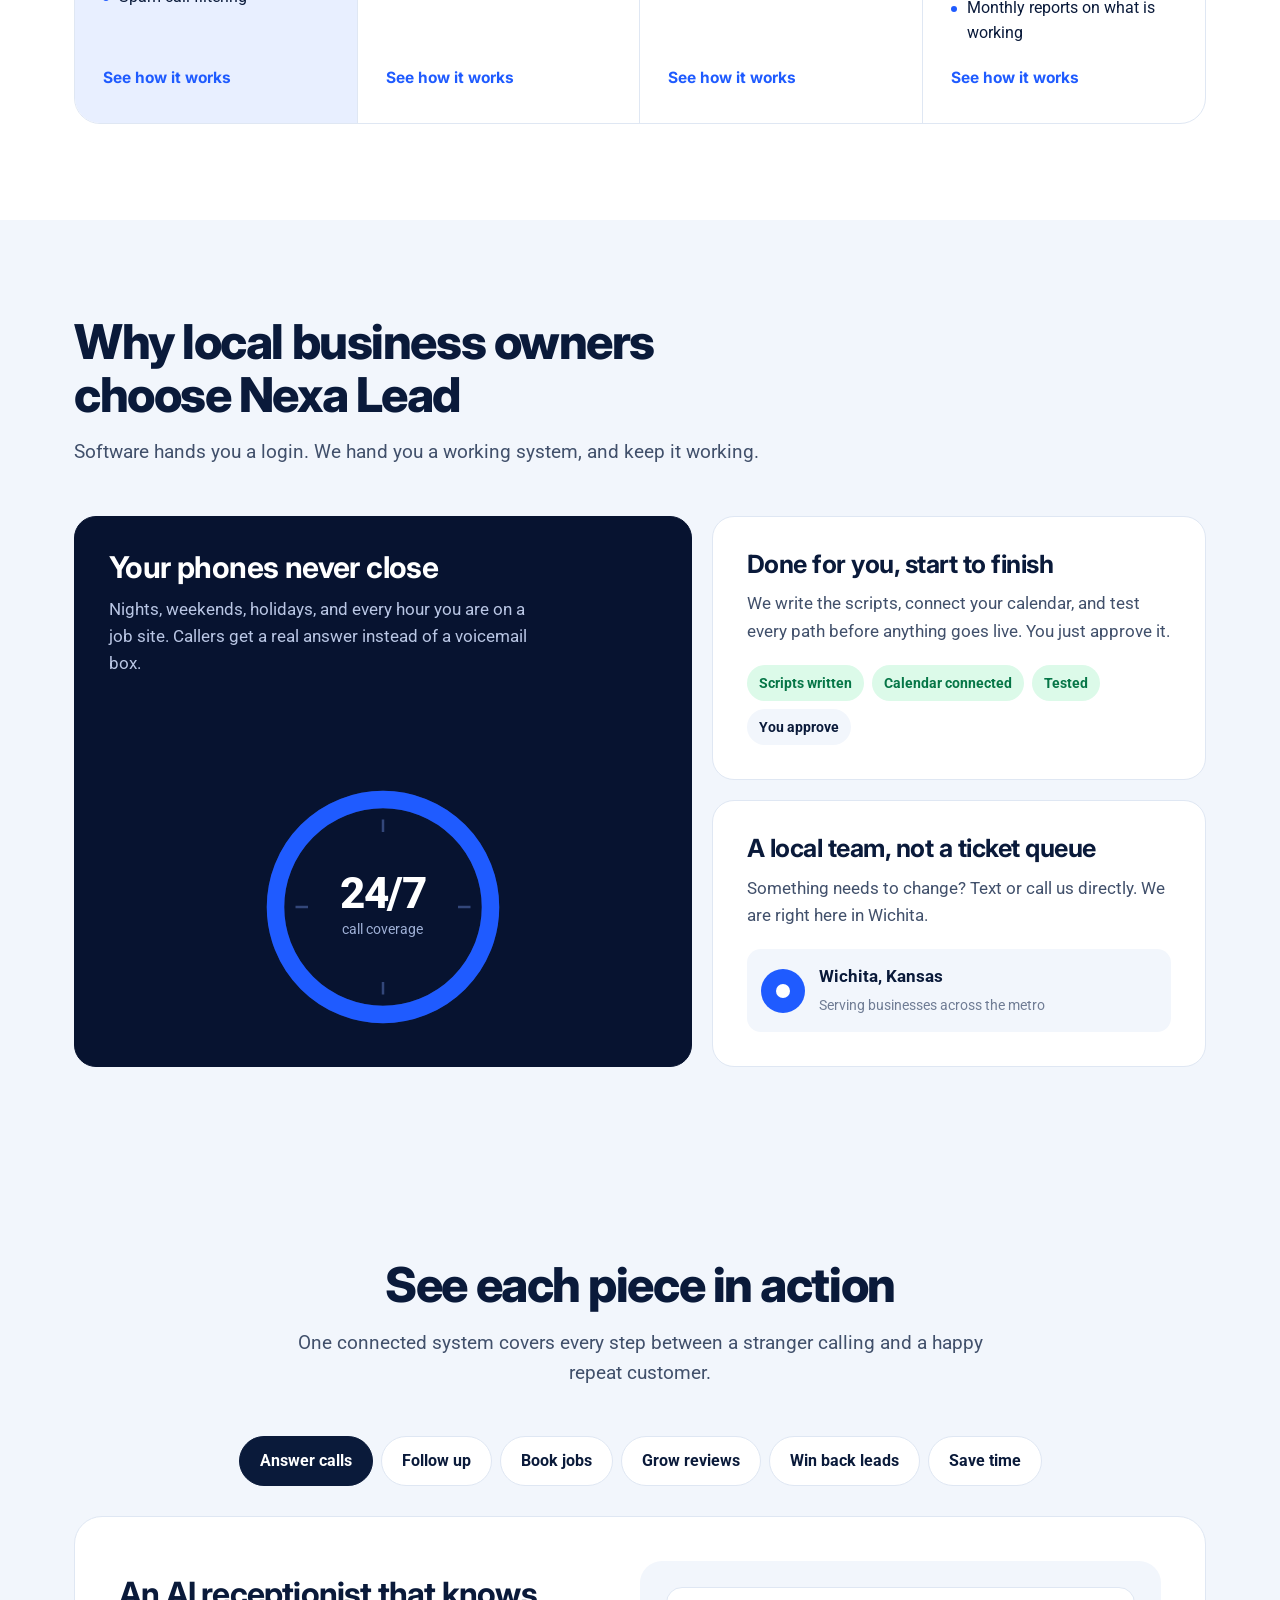
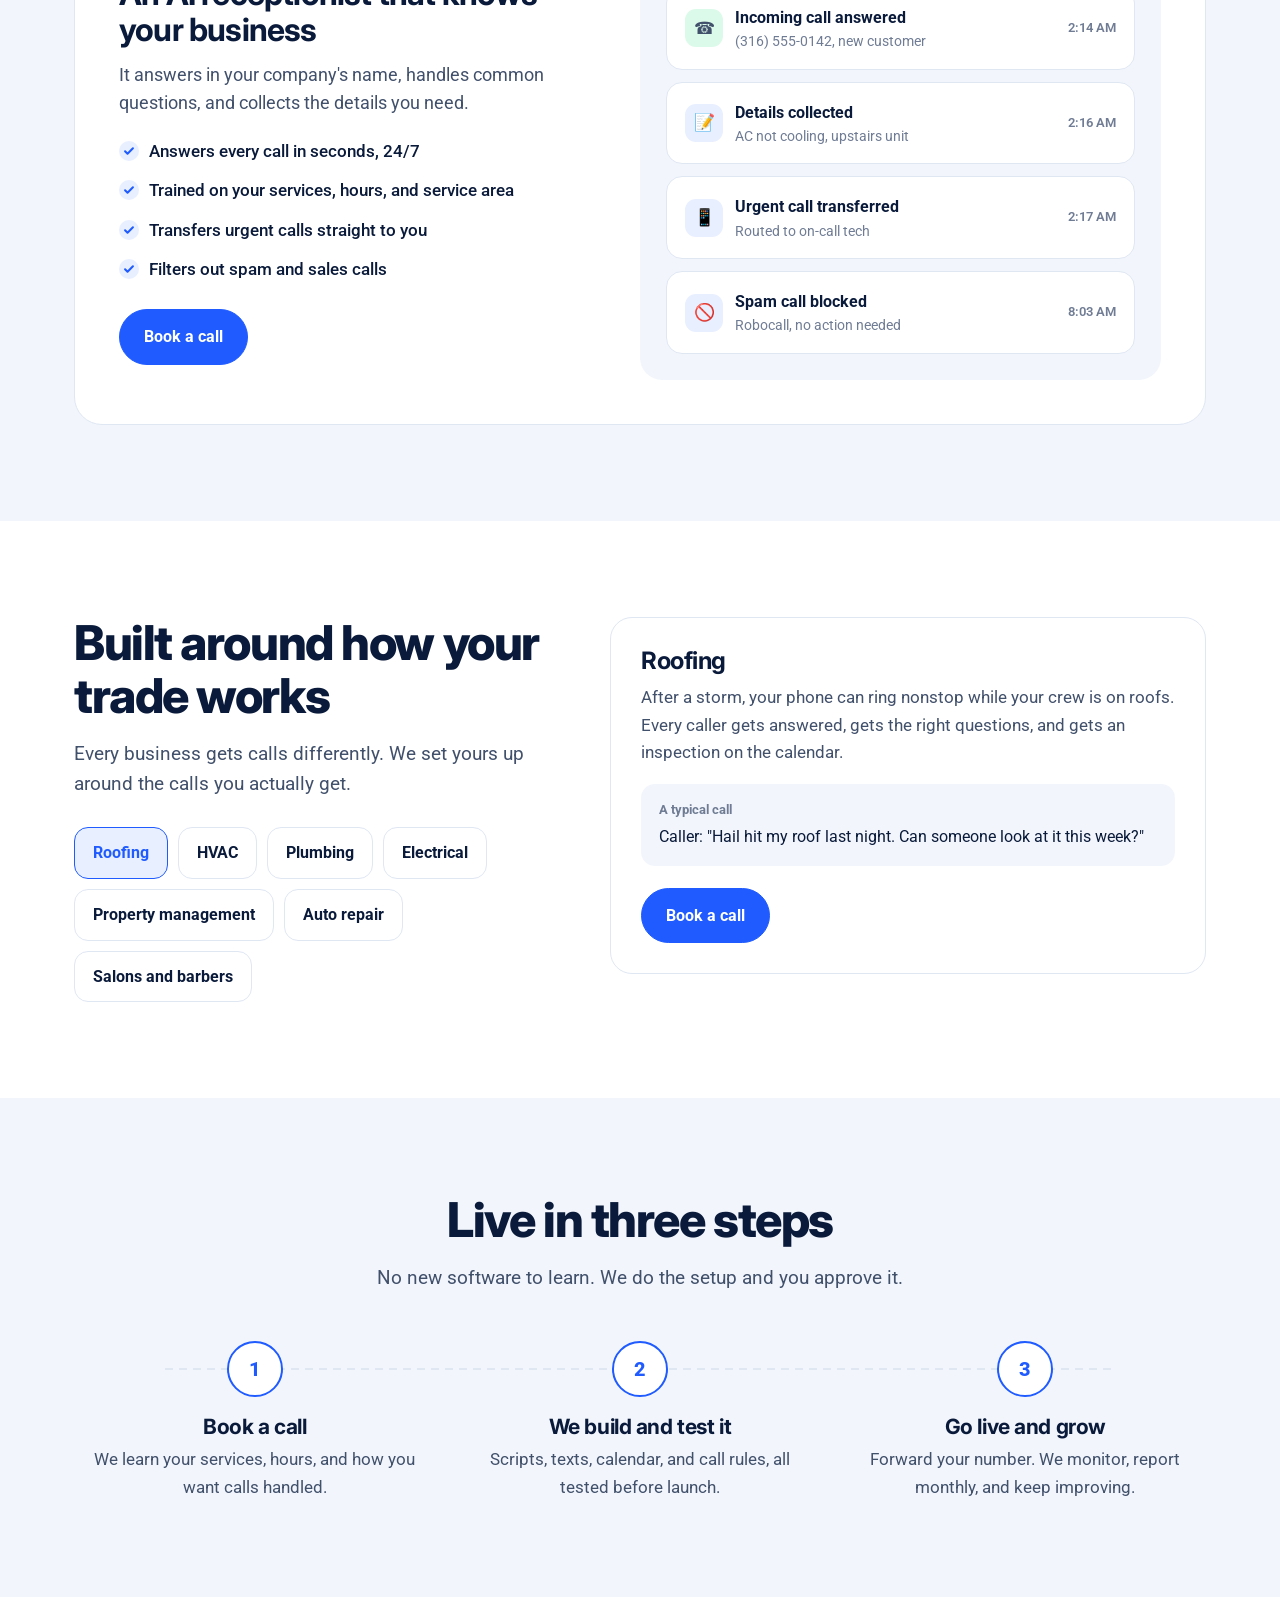
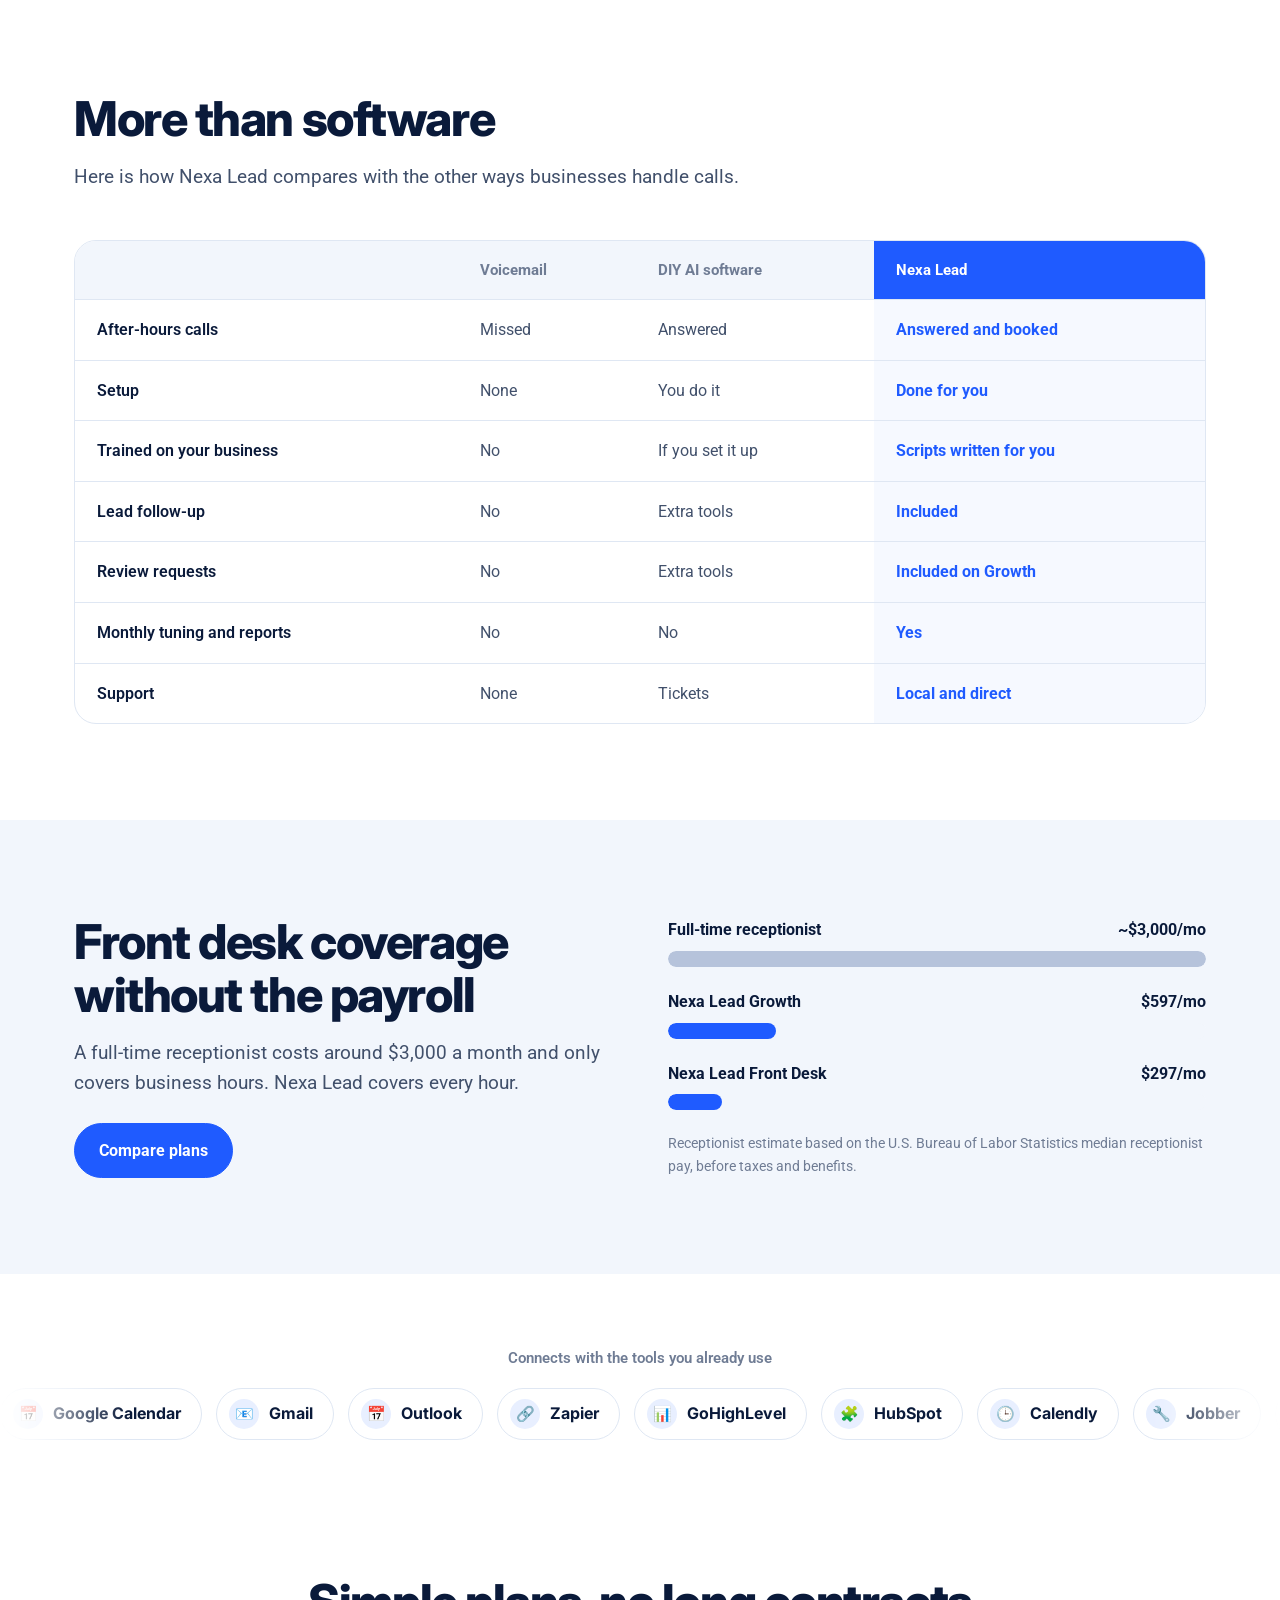
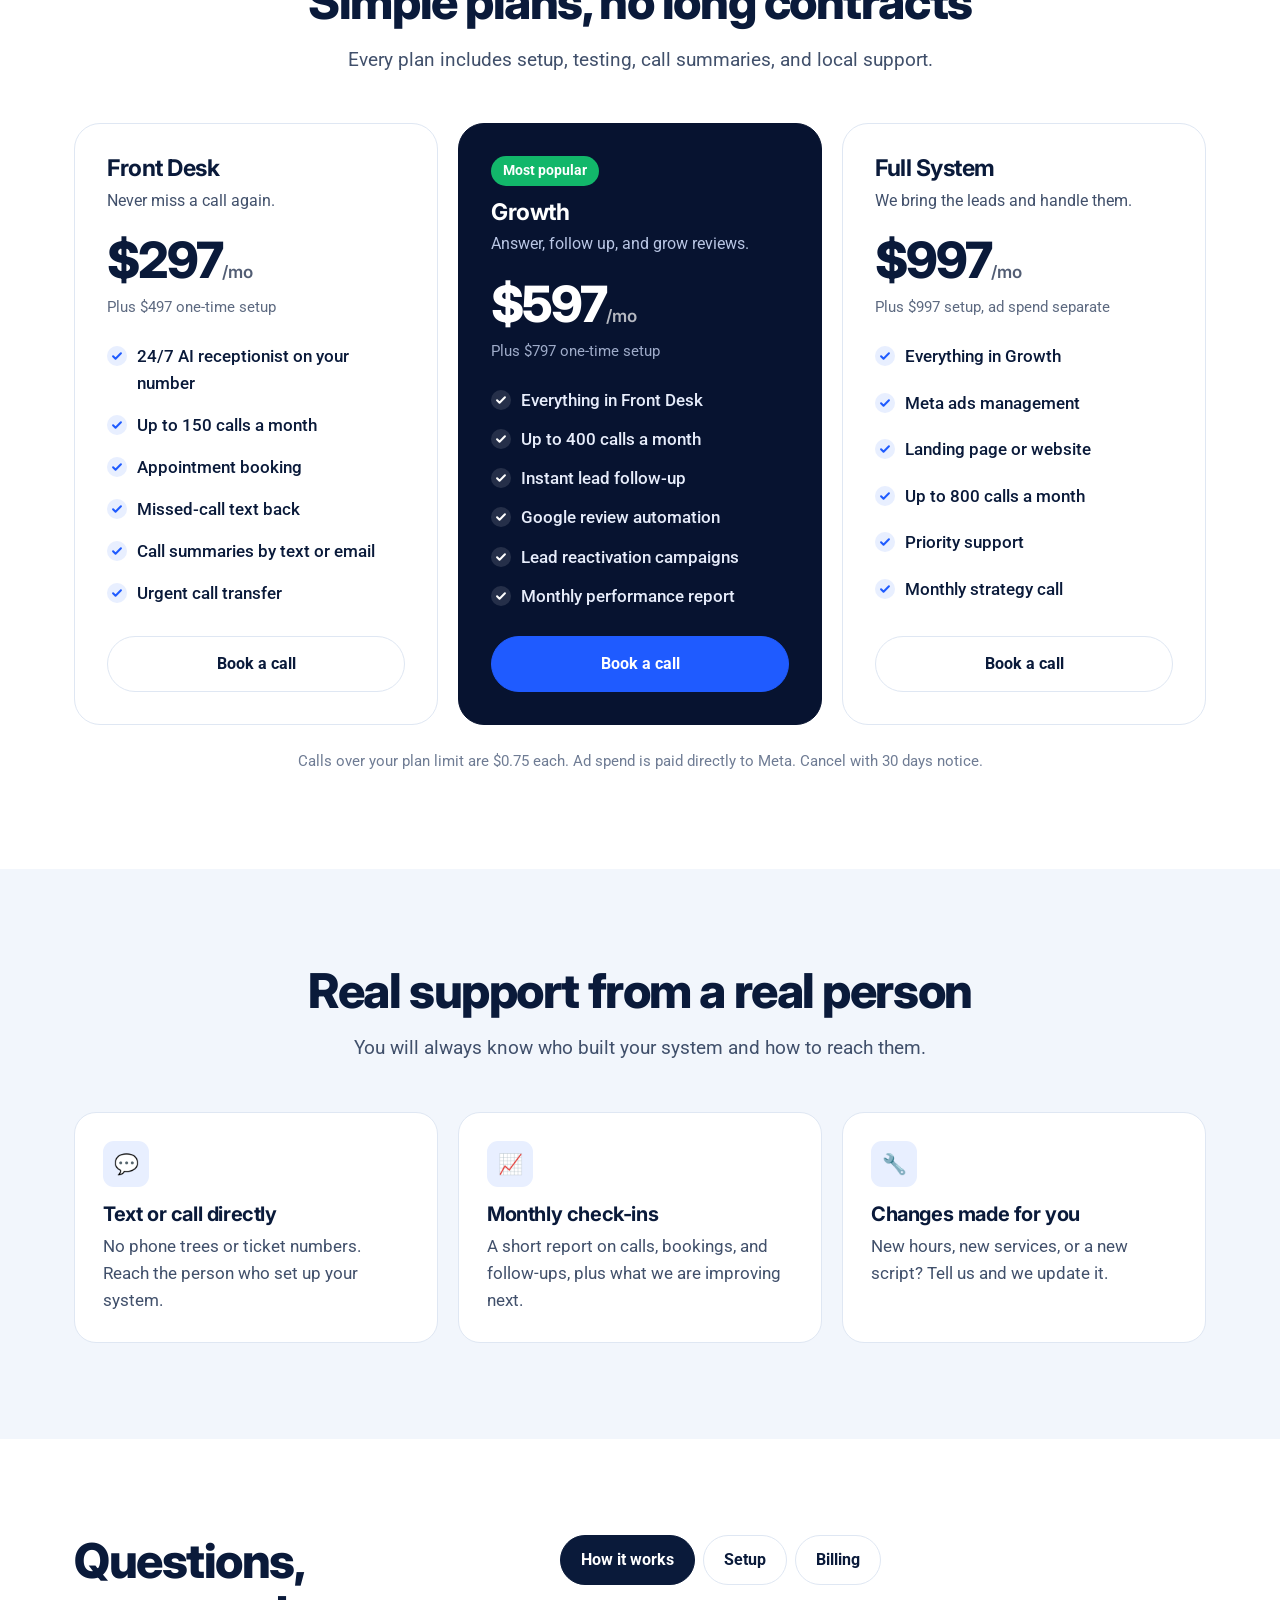
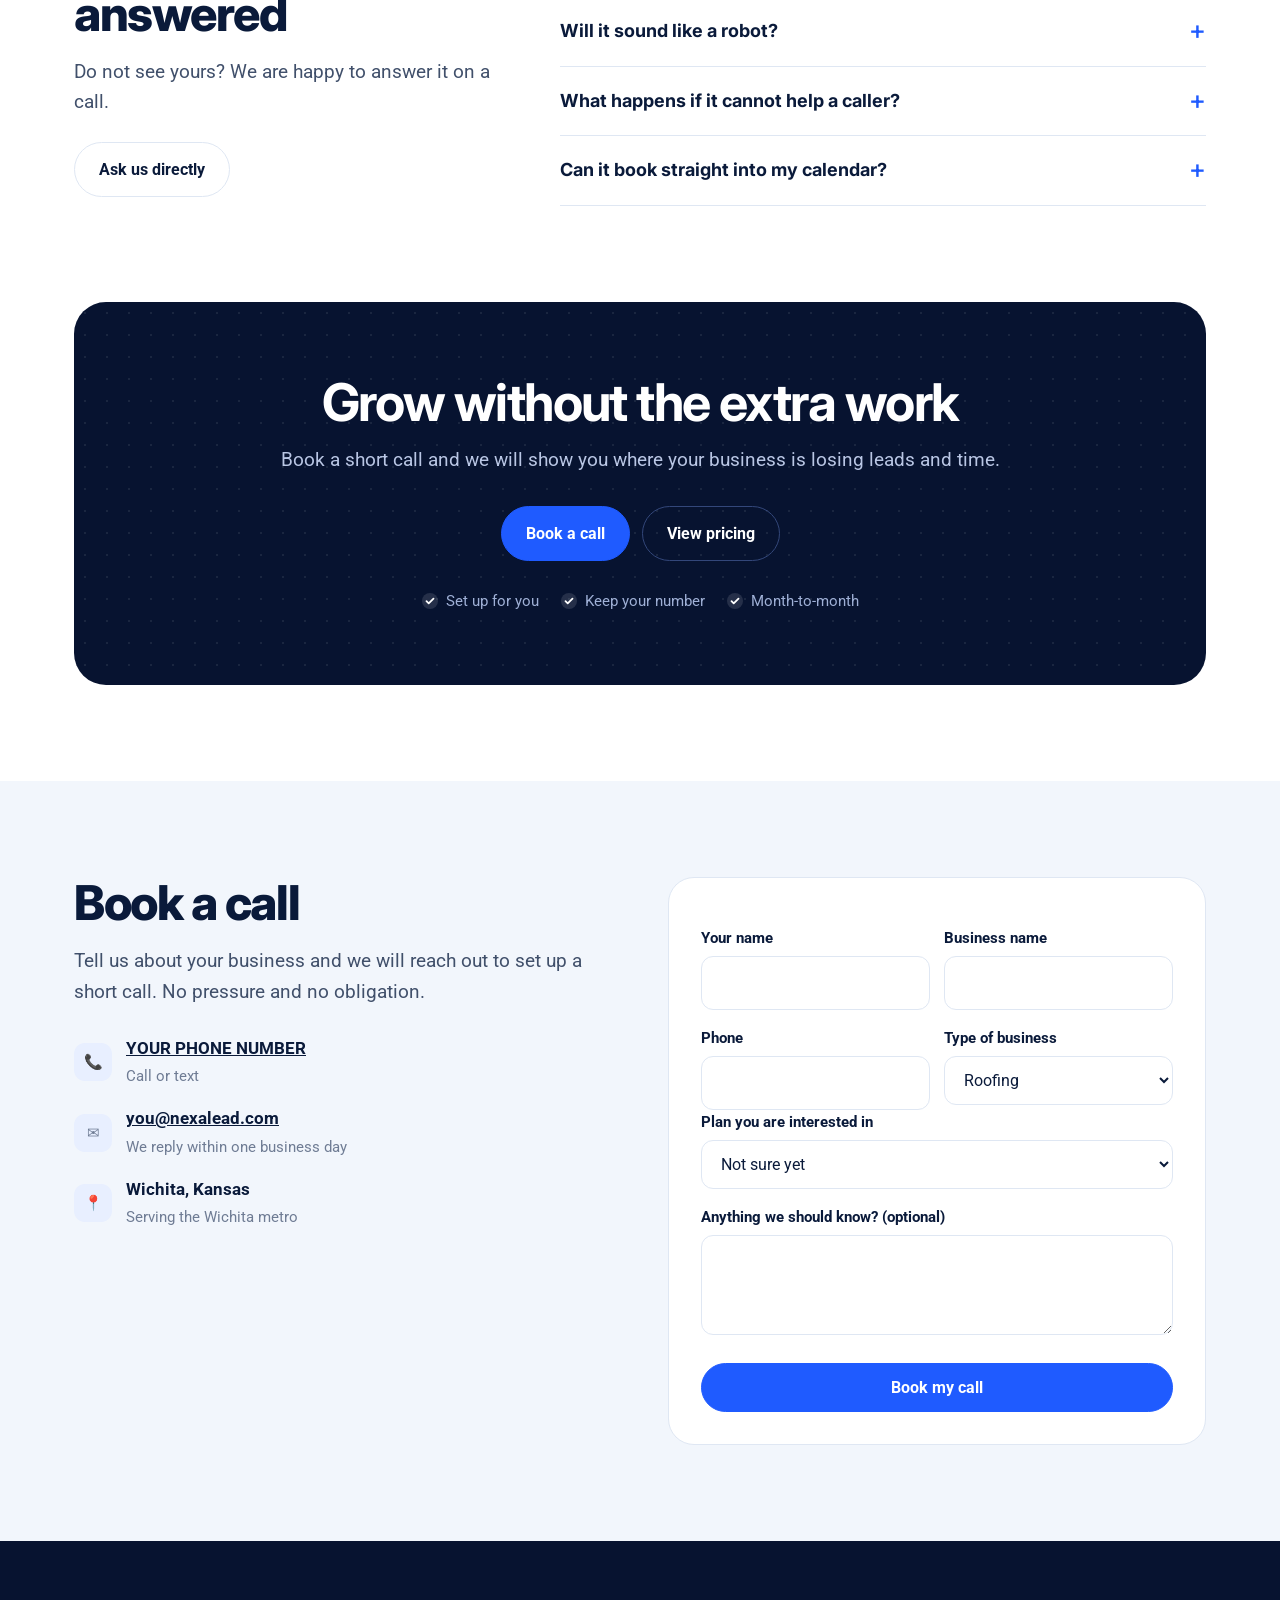
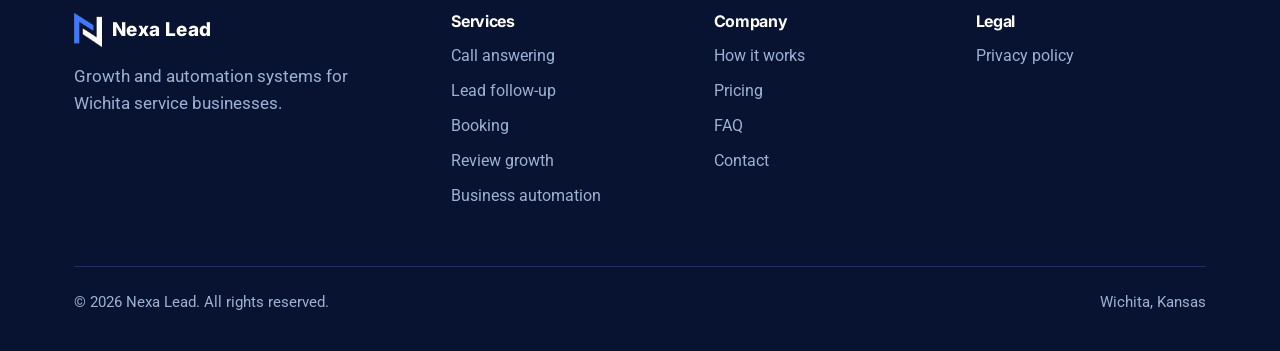
==== commit 4551d043: "Add files via upload" ====
--- a/index.html
+++ b/index.html
@@ -3,372 +3,929 @@
 <head>
 <meta charset="utf-8">
 <meta name="viewport" content="width=device-width, initial-scale=1">
-<title>Nexa Lead | AI Receptionist and Lead Follow-Up for Wichita Businesses</title>
-<meta name="description" content="Nexa Lead answers your calls and texts, follows up with every lead in seconds, and books jobs for local home-service businesses in Wichita, KS.">
-<meta name="theme-color" content="#0f1512">
-<link rel="icon" type="image/svg+xml" href="data:image/svg+xml,%3Csvg xmlns='http://www.w3.org/2000/svg' viewBox='346 254 560 560'%3E%3Cpath fill='%232fbf86' d='M406 264V744H485V404L707 544V456Z'/%3E%3Cpath fill='%23fff' d='M765 328V651L545 511V600L847 803V328Z'/%3E%3C/svg%3E">
+<title>Nexa Lead | Growth and Automation for Wichita Service Businesses</title>
+<meta name="description" content="Nexa Lead builds and runs the systems that help Wichita service businesses capture more leads, book more jobs, grow reviews, and cut busywork.">
+<meta name="theme-color" content="#ffffff">
+<meta name="color-scheme" content="light only">
+<link rel="icon" type="image/png" href="assets/favicon-blue.png">
+<link rel="preconnect" href="https://fonts.googleapis.com">
+<link rel="preconnect" href="https://fonts.gstatic.com" crossorigin>
+<link href="https://fonts.googleapis.com/css2?family=Inter:wght@500;600;700;800&family=Roboto:wght@400;500;700&display=swap" rel="stylesheet">
 <style>
 :root{
-  --bg:#0f1512;--bg2:#121a16;--card:#17201b;--line:#27352d;
-  --ink:#eaf1ec;--muted:#9bb0a3;--brand:#2fbf86;--brand-ink:#06150e;--accent:#f2b134;
+  --paper:#ffffff;--mist:#f2f6fc;--line:#dfe7f3;
+  --ink:#0a1a3a;--body:#41506b;--muted:#6f7c94;
+  --blue:#1f5bff;--blue-d:#1747cc;--blue-t:#e8efff;
+  --navy:#071330;--navy-2:#0e1f4a;--live:#12b76a;--live-t:#dcfae9;
+  --r-lg:22px;--r-md:14px;--r-sm:10px;
 }
 *{box-sizing:border-box}
-html{scroll-behavior:smooth;color-scheme:dark}
-body{margin:0;background:var(--bg);color:var(--ink);font-family:-apple-system,BlinkMacSystemFont,"Segoe UI",Roboto,Helvetica,Arial,sans-serif;line-height:1.55}
+html{scroll-behavior:smooth;color-scheme:light only;background:#ffffff}
+body{margin:0;background:var(--paper);color:var(--body);font-family:Roboto,-apple-system,BlinkMacSystemFont,"Segoe UI",Roboto,Arial,sans-serif;font-size:17px;line-height:1.6;-webkit-font-smoothing:antialiased}
+h1,h2,h3,h4,.btn,.tab,.ind-btn,.mlink,.logo,.chip,.price,summary,.hero-tag{font-family:Inter,-apple-system,BlinkMacSystemFont,"Segoe UI",Roboto,Arial,sans-serif}
+h1,h2,h3,h4{color:var(--ink);margin:0;letter-spacing:-.02em;line-height:1.1}
+p{margin:0}
 a{color:inherit}
-.wrap{max-width:1040px;margin:0 auto;padding:0 20px}
-.nav{position:sticky;top:0;z-index:10;background:rgba(15,21,18,.88);backdrop-filter:blur(8px);border-bottom:1px solid var(--line)}
-.nav .wrap{display:flex;align-items:center;justify-content:space-between;height:64px;gap:12px}
-.logo{display:flex;align-items:center;gap:10px;font-weight:800;letter-spacing:.14em;font-size:18px;text-decoration:none}
-.logo svg{height:36px;width:auto;display:block}
-.logo b{color:#fff;font-weight:800}
-.logo span{color:var(--brand)}
-.nav a.cta{background:var(--brand);color:var(--brand-ink);padding:10px 16px;border-radius:10px;font-weight:700;text-decoration:none;font-size:14px}
-.links{display:flex;gap:20px;align-items:center}
-.links a.t{color:var(--muted);text-decoration:none;font-size:14px}
-.links a.t:hover{color:var(--ink)}
-@media(max-width:700px){.links a.t{display:none}}
-.hero{padding:76px 0 56px;background:radial-gradient(900px 380px at 70% -10%,rgba(47,191,134,.16),transparent 60%)}
-.eyebrow{display:inline-block;border:1px solid var(--line);color:var(--accent);padding:6px 12px;border-radius:999px;font-size:13px;margin-bottom:18px}
-h1{font-size:clamp(34px,6.4vw,58px);line-height:1.05;letter-spacing:-.03em;margin:0 0 18px;max-width:780px}
-h1 em{font-style:normal;color:var(--brand)}
-.lead{color:var(--muted);font-size:19px;max-width:620px;margin:0 0 26px}
-.btns{display:flex;gap:12px;flex-wrap:wrap}
-.btn{display:inline-block;padding:14px 22px;border-radius:12px;font-weight:700;text-decoration:none;font-size:16px;border:1px solid var(--brand);background:var(--brand);color:var(--brand-ink);cursor:pointer}
-.btn.ghost{background:transparent;color:var(--ink);border-color:var(--line)}
-.trust{display:flex;gap:18px;flex-wrap:wrap;margin-top:26px;color:var(--muted);font-size:14px}
-.trust span::before{content:"\2713\00a0";color:var(--brand);font-weight:700}
-section{padding:60px 0}
-section.alt{background:var(--bg2);border-top:1px solid var(--line);border-bottom:1px solid var(--line)}
-h2{font-size:clamp(26px,4.4vw,36px);letter-spacing:-.02em;margin:0 0 10px}
-.sec-sub{color:var(--muted);max-width:640px;margin:0 0 30px}
-.grid3{display:grid;grid-template-columns:repeat(3,1fr);gap:16px}
-.grid2{display:grid;grid-template-columns:repeat(2,1fr);gap:16px}
-@media(max-width:820px){.grid3{grid-template-columns:1fr}.grid2{grid-template-columns:1fr}}
-.card{background:var(--card);border:1px solid var(--line);border-radius:16px;padding:22px}
-.card h3{margin:0 0 6px;font-size:18px}
-.card p{margin:0;color:var(--muted);font-size:15px}
-.icon{width:38px;height:38px;border-radius:10px;background:rgba(47,191,134,.14);color:var(--brand);display:grid;place-items:center;font-weight:800;margin-bottom:12px}
-.card.hot{border-color:var(--brand);box-shadow:0 0 0 1px var(--brand)}
-.badge{display:inline-block;background:var(--accent);color:#1b1500;font-size:12px;font-weight:800;padding:3px 9px;border-radius:999px;margin-bottom:10px}
-.step{display:flex;gap:14px}
-.num{flex:none;width:34px;height:34px;border-radius:50%;background:var(--accent);color:#1b1500;font-weight:900;display:grid;place-items:center}
-.step h3{margin:0 0 4px;font-size:17px}
-.step p{margin:0;color:var(--muted);font-size:15px}
-.steps{display:grid;gap:22px;max-width:640px}
-details{background:var(--card);border:1px solid var(--line);border-radius:12px;padding:14px 18px;margin-bottom:10px}
-summary{cursor:pointer;font-weight:600}
-details p{color:var(--muted);margin:10px 0 0;font-size:15px}
-.contact{display:grid;grid-template-columns:1fr 1fr;gap:28px;align-items:start}
-@media(max-width:820px){.contact{grid-template-columns:1fr}}
-label{display:block;font-size:13px;font-weight:600;margin:12px 0 4px}
-input,select,textarea{width:100%;padding:12px;border-radius:10px;border:1px solid var(--line);background:var(--bg);color:var(--ink);font:inherit}
-textarea{min-height:90px;resize:vertical}
-input:focus,select:focus,textarea:focus{outline:2px solid var(--brand);outline-offset:1px}
-.row{display:grid;grid-template-columns:1fr 1fr;gap:12px}
-@media(max-width:520px){.row{grid-template-columns:1fr}}
-.msg{margin-top:14px;padding:12px 14px;border-radius:10px;border:1px solid var(--brand);font-size:14px}
-.msg.err{border-color:#ff8a80;color:#ff8a80}
-.hidden{display:none}
+img{max-width:100%}
+.wrap{max-width:1180px;margin:0 auto;padding:0 24px}
+:focus-visible{outline:3px solid var(--blue);outline-offset:2px;border-radius:6px}
+.btn{display:inline-flex;align-items:center;justify-content:center;padding:14px 24px;border-radius:999px;font-weight:700;font-size:16px;text-decoration:none;border:1.5px solid var(--blue);background:var(--blue);color:#fff;cursor:pointer;transition:background .15s,border-color .15s,color .15s;font-family:inherit}
+.btn:hover{background:var(--blue-d);border-color:var(--blue-d)}
+.btn.line{background:transparent;color:var(--ink);border-color:var(--line)}
+.btn.line:hover{border-color:var(--ink)}
+.btn.sm{padding:10px 18px;font-size:15px}
+
+/* announcement */
+.announce{background:var(--navy);color:#c9d5f0;font-size:14.5px;text-align:center;padding:9px 16px}
+.announce a{color:#fff;font-weight:700;margin-left:6px}
+
+/* nav */
+.nav{position:sticky;top:0;z-index:40;background:rgba(255,255,255,.94);backdrop-filter:blur(10px);border-bottom:1px solid var(--line)}
+.nav .wrap{display:flex;align-items:center;height:72px;gap:28px}
+.logo{display:flex;align-items:center;gap:10px;text-decoration:none;font-weight:800;color:var(--ink);font-size:19px;letter-spacing:.02em}
+.logo img{height:34px;width:auto;display:block}
+.menu{display:flex;align-items:center;gap:4px;margin-left:12px;flex:1}
+.menu>li{list-style:none;position:relative}
+.menu{padding:0}
+.mlink{background:none;border:0;font:inherit;font-size:16px;font-weight:600;color:var(--ink);padding:10px 14px;border-radius:999px;cursor:pointer;text-decoration:none;display:inline-flex;align-items:center;gap:6px}
+.mlink:hover,.mlink[aria-expanded="true"]{background:var(--mist)}
+.caret{width:9px;height:9px;border-right:2px solid currentColor;border-bottom:2px solid currentColor;transform:rotate(45deg) translateY(-2px);transition:transform .2s}
+.mlink[aria-expanded="true"] .caret{transform:rotate(225deg) translateY(-2px)}
+.mega{position:absolute;top:calc(100% + 12px);left:-12px;width:560px;background:#fff;border:1px solid var(--line);border-radius:var(--r-lg);box-shadow:0 30px 70px rgba(7,19,48,.16);padding:12px;display:grid;grid-template-columns:1fr 1fr;gap:4px;opacity:0;visibility:hidden;transform:translateY(-6px);transition:opacity .18s,transform .18s,visibility .18s}
+.mega.open{opacity:1;visibility:visible;transform:none}
+.mega a{display:block;text-decoration:none;padding:12px 14px;border-radius:var(--r-md)}
+.mega a:hover{background:var(--mist)}
+.mega b{display:block;color:var(--ink);font-size:15.5px}
+.mega span{font-size:14px;color:var(--muted);line-height:1.4}
+.nav-cta{display:flex;gap:10px;align-items:center}
+.burger{display:none;background:none;border:1px solid var(--line);border-radius:10px;width:44px;height:44px;cursor:pointer}
+.burger i{display:block;width:18px;height:2px;background:var(--ink);margin:4px auto}
+.drawer{display:none}
+@media(max-width:940px){
+  .menu,.nav-cta .line{display:none}
+  .burger{display:block;margin-left:auto}
+  .nav-cta{order:3}
+  .drawer.open{display:block;border-top:1px solid var(--line);padding:12px 24px 22px;background:#fff}
+  .drawer a{display:block;padding:12px 0;font-weight:600;color:var(--ink);text-decoration:none;border-bottom:1px solid var(--line)}
+}
+@media(max-width:520px){.nav-cta .btn{display:none}}
+
+/* hero */
+.hero{padding:72px 0 40px;overflow:hidden;background:var(--paper)}
+.hero .wrap{display:grid;grid-template-columns:1fr 1.05fr;gap:56px;align-items:center}
+@media(max-width:980px){.hero .wrap{grid-template-columns:1fr}}
+.hero-tag{display:inline-flex;align-items:center;gap:8px;font-size:15px;font-weight:600;color:var(--ink);background:var(--mist);border:1px solid var(--line);padding:6px 14px 6px 8px;border-radius:999px;margin-bottom:22px}
+.hero-tag i{width:22px;height:22px;border-radius:50%;background:var(--live-t);display:grid;place-items:center}
+.hero-tag i::after{content:"";width:8px;height:8px;border-radius:50%;background:var(--live)}
+h1{font-size:clamp(40px,5.8vw,66px);font-weight:800;letter-spacing:-.035em;line-height:1.02;margin-bottom:22px;max-width:620px}
+.hero p.lead{font-size:20px;max-width:540px;margin-bottom:30px}
+.hero .btns{display:flex;gap:12px;flex-wrap:wrap}
+.assure{display:flex;flex-wrap:wrap;gap:8px 22px;margin-top:28px;font-size:15px;color:var(--muted)}
+.assure span{display:inline-flex;align-items:center;gap:8px}
+.assure span::before{content:"";width:16px;height:16px;border-radius:50%;background:var(--blue-t) url("data:image/svg+xml,%3Csvg xmlns='http://www.w3.org/2000/svg' viewBox='0 0 16 16'%3E%3Cpath d='M4.5 8.2l2.2 2.2 4.8-4.8' fill='none' stroke='%231f5bff' stroke-width='1.8' stroke-linecap='round' stroke-linejoin='round'/%3E%3C/svg%3E") center/16px no-repeat}
+
+/* hero stage */
+.stage{position:relative;min-height:540px}
+.stage-bg{position:absolute;inset:30px 0 0 40px;background:var(--navy);border-radius:32px;overflow:hidden}
+.stage-bg::before{content:"";position:absolute;inset:0;background-image:radial-gradient(rgba(255,255,255,.09) 1px,transparent 1px);background-size:22px 22px}
+.phone{position:absolute;left:0;top:0;width:300px;background:#fff;border-radius:34px;padding:14px;box-shadow:0 40px 80px rgba(7,19,48,.35);border:1px solid var(--line);z-index:2}
+.phone-head{display:flex;align-items:center;gap:10px;padding:8px 6px 14px;border-bottom:1px solid var(--line)}
+.avatar{width:38px;height:38px;border-radius:50%;background:var(--blue-t);display:grid;place-items:center;font-weight:800;color:var(--blue);font-size:14px}
+.phone-head b{display:block;color:var(--ink);font-size:15px;line-height:1.2}
+.phone-head small{color:var(--live);font-weight:700;font-size:12.5px;display:flex;align-items:center;gap:6px}
+.phone-head small::before{content:"";width:7px;height:7px;border-radius:50%;background:var(--live);animation:pulse 1.6s infinite}
+@keyframes pulse{0%{box-shadow:0 0 0 0 rgba(18,183,106,.5)}70%{box-shadow:0 0 0 7px rgba(18,183,106,0)}100%{box-shadow:0 0 0 0 rgba(18,183,106,0)}}
+.timer{margin-left:auto;font-variant-numeric:tabular-nums;font-size:13px;color:var(--muted);font-weight:600}
+.thread{padding:14px 4px 6px;display:flex;flex-direction:column;gap:10px;min-height:330px}
+.msg{max-width:86%;padding:10px 13px;border-radius:16px;font-size:14.5px;line-height:1.42;opacity:0;transform:translateY(8px);transition:opacity .35s,transform .35s}
+.msg.show{opacity:1;transform:none}
+.msg.ai{background:var(--mist);color:var(--ink);border-bottom-left-radius:5px}
+.msg.caller{background:var(--blue);color:#fff;align-self:flex-end;border-bottom-right-radius:5px}
+.msg small{display:block;font-size:11.5px;font-weight:700;opacity:.7;margin-bottom:2px}
+.typing{display:none;gap:4px;padding:12px 14px;background:var(--mist);border-radius:16px;align-self:flex-start}
+.typing.show{display:inline-flex}
+.typing i{width:6px;height:6px;border-radius:50%;background:var(--muted);animation:blink 1s infinite}
+.typing i:nth-child(2){animation-delay:.15s}.typing i:nth-child(3){animation-delay:.3s}
+@keyframes blink{0%,80%,100%{opacity:.25}40%{opacity:1}}
+.float{position:absolute;background:#fff;border-radius:18px;padding:16px 18px;box-shadow:0 24px 50px rgba(7,19,48,.28);z-index:3;opacity:0;transform:translateY(14px) scale(.98);transition:opacity .5s,transform .5s}
+.float.show{opacity:1;transform:none}
+.f-book{right:6%;top:96px;width:250px}
+.f-sum{right:0;bottom:24px;width:280px}
+.f-label{display:flex;align-items:center;gap:8px;font-size:13px;font-weight:700;color:var(--live);margin-bottom:8px}
+.f-label .ok{width:18px;height:18px;border-radius:50%;background:var(--live);display:grid;place-items:center}
+.f-label .ok::after{content:"";width:7px;height:4px;border-left:2px solid #fff;border-bottom:2px solid #fff;transform:rotate(-45deg) translate(1px,-1px)}
+.f-book h4{font-size:17px;margin-bottom:4px}
+.f-book p,.f-sum p{font-size:14px;color:var(--muted);line-height:1.45}
+.slot{margin-top:12px;display:grid;grid-template-columns:repeat(5,1fr);gap:5px}
+.slot span{height:30px;border-radius:7px;background:var(--mist);font-size:11px;display:grid;place-items:center;color:var(--muted);font-weight:600}
+.slot span.on{background:var(--blue);color:#fff}
+.f-sum .f-label{color:var(--blue)}
+.f-sum .f-label .ok{background:var(--blue)}
+.kv{display:grid;grid-template-columns:auto 1fr;gap:4px 12px;font-size:14px;margin-top:4px}
+.kv dt{color:var(--muted)}.kv dd{margin:0;color:var(--ink);font-weight:600}
+@media(max-width:980px){.stage{min-height:600px;max-width:560px}}
+@media(max-width:560px){
+  .stage{min-height:auto;display:grid;gap:14px}
+  .stage-bg{display:none}
+  .phone,.float{position:relative;left:auto;right:auto;top:auto;bottom:auto;width:100%}
+}
+
+/* marquee */
+.band{padding:34px 0 18px;background:var(--paper)}
+.band p{text-align:center;font-size:15px;color:var(--muted);font-weight:600;margin-bottom:18px}
+.marquee{overflow:hidden;-webkit-mask-image:linear-gradient(90deg,transparent,#000 10%,#000 90%,transparent);mask-image:linear-gradient(90deg,transparent,#000 10%,#000 90%,transparent)}
+.track{display:flex;gap:14px;width:max-content;animation:slide 38s linear infinite}
+.track.rev{animation-direction:reverse;animation-duration:44s}
+.marquee:hover .track{animation-play-state:paused}
+@keyframes slide{to{transform:translateX(-50%)}}
+.chip{display:inline-flex;align-items:center;gap:10px;border:1px solid var(--line);background:#fff;border-radius:999px;padding:10px 20px 10px 12px;font-weight:700;color:var(--ink);font-size:16px;white-space:nowrap}
+.chip i{width:30px;height:30px;border-radius:50%;background:var(--blue-t);display:grid;place-items:center;font-style:normal;font-size:15px}
+
+/* section shell */
+.sec{padding:96px 0;background:var(--paper)}
+.sec.mist{background:var(--mist)}
+.head{max-width:700px;margin-bottom:48px}
+.head.c{text-align:center;margin-left:auto;margin-right:auto}
+.head h2{font-size:clamp(32px,4.4vw,48px);font-weight:800;letter-spacing:-.03em;margin-bottom:16px}
+.head p{font-size:19px}
+.small-label{display:inline-block;font-size:15px;font-weight:700;color:var(--blue);margin-bottom:12px}
+
+/* why bento */
+.bento{display:grid;grid-template-columns:1.25fr 1fr;grid-template-rows:auto auto;gap:20px}
+@media(max-width:900px){.bento{grid-template-columns:1fr}}
+.tile{border-radius:var(--r-lg);padding:34px;border:1px solid var(--line);background:#fff;display:flex;flex-direction:column;gap:12px;overflow:hidden;position:relative}
+.tile h3{font-size:25px}
+.tile p{max-width:440px}
+.tile.big{grid-row:span 2;background:var(--navy);border-color:var(--navy);color:#b9c6e4}
+.tile.big h3{color:#fff;font-size:30px}
+.clock{margin-top:auto;align-self:center;width:250px;height:250px;position:relative}
+.clock svg{width:100%;height:100%}
+.clock .lbl{position:absolute;inset:0;display:grid;place-items:center;text-align:center;color:#fff}
+.clock .lbl b{font-size:44px;font-weight:800;display:block;line-height:1;letter-spacing:-.03em}
+.clock .lbl span{font-size:14px;color:#9fb0d6}
+.mini-steps{display:flex;gap:8px;flex-wrap:wrap;margin-top:8px}
+.mini-steps span{font-size:14px;font-weight:700;padding:7px 12px;border-radius:999px;background:var(--mist);color:var(--ink)}
+.mini-steps span.done{background:var(--live-t);color:#067647}
+.pin{display:flex;align-items:center;gap:14px;margin-top:8px;padding:14px;border-radius:var(--r-md);background:var(--mist)}
+.pin .dot{width:44px;height:44px;border-radius:50%;background:var(--blue);display:grid;place-items:center;flex:none}
+.pin .dot::after{content:"";width:14px;height:14px;border-radius:50%;background:#fff}
+.pin b{color:var(--ink);display:block}
+.pin span{font-size:14px;color:var(--muted)}
+
+/* tabbed showcase */
+.tabs{display:flex;gap:8px;flex-wrap:wrap;margin-bottom:30px;justify-content:center}
+.tab{font:inherit;font-weight:700;font-size:16px;border:1.5px solid var(--line);background:#fff;color:var(--ink);padding:11px 20px;border-radius:999px;cursor:pointer}
+.tab[aria-selected="true"]{background:var(--ink);border-color:var(--ink);color:#fff}
+.panel{display:none;grid-template-columns:1fr 1.1fr;gap:48px;align-items:center;background:#fff;border:1px solid var(--line);border-radius:28px;padding:44px}
+.panel.on{display:grid;animation:fadein .3s ease}
+@keyframes fadein{from{opacity:0}to{opacity:1}}
+@media(max-width:900px){.panel{grid-template-columns:1fr;padding:26px}}
+.panel h3{font-size:32px;margin-bottom:14px;letter-spacing:-.025em}
+.panel p{font-size:18px;margin-bottom:20px}
+.ticks{list-style:none;padding:0;margin:0 0 26px;display:grid;gap:12px}
+.ticks li{padding-left:30px;position:relative;color:var(--ink);font-weight:500}
+.ticks li::before{content:"";position:absolute;left:0;top:3px;width:20px;height:20px;border-radius:50%;background:var(--blue-t) url("data:image/svg+xml,%3Csvg xmlns='http://www.w3.org/2000/svg' viewBox='0 0 16 16'%3E%3Cpath d='M4.5 8.2l2.2 2.2 4.8-4.8' fill='none' stroke='%231f5bff' stroke-width='1.8' stroke-linecap='round' stroke-linejoin='round'/%3E%3C/svg%3E") center/18px no-repeat}
+.shot{background:var(--mist);border-radius:22px;padding:26px;min-height:360px;display:flex;flex-direction:column;gap:12px;justify-content:center}
+.ui{background:#fff;border:1px solid var(--line);border-radius:16px;padding:16px 18px}
+.ui-row{display:flex;align-items:center;gap:12px}
+.ui-row b{color:var(--ink);font-size:15.5px}
+.ui-row small{display:block;color:var(--muted);font-size:13.5px}
+.ui-row .when{margin-left:auto;font-size:13px;color:var(--muted);font-weight:600;white-space:nowrap}
+.ic{width:38px;height:38px;border-radius:11px;display:grid;place-items:center;flex:none;font-size:17px;background:var(--blue-t)}
+.ic.g{background:var(--live-t)}
+.sms{max-width:84%;padding:11px 14px;border-radius:16px;font-size:15px;line-height:1.45}
+.sms.out{background:var(--blue);color:#fff;align-self:flex-end;border-bottom-right-radius:5px}
+.sms.in{background:#fff;color:var(--ink);border:1px solid var(--line);border-bottom-left-radius:5px}
+.sms-meta{font-size:12.5px;color:var(--muted);text-align:center}
+.cal{display:grid;grid-template-columns:repeat(5,1fr);gap:8px}
+.cal .d{font-size:12.5px;font-weight:700;color:var(--muted);text-align:center}
+.cal .c{height:54px;border-radius:10px;background:#fff;border:1px solid var(--line);font-size:12px;padding:6px;color:var(--muted)}
+.cal .c.b{background:var(--blue);border-color:var(--blue);color:#fff;font-weight:700}
+.cal .c.g{background:var(--live-t);border-color:#b7efcf;color:#067647;font-weight:700}
+.stars{color:#f5a524;letter-spacing:2px;font-size:20px}
+.meter{height:10px;border-radius:999px;background:#fff;border:1px solid var(--line);overflow:hidden}
+.meter i{display:block;height:100%;background:var(--blue);border-radius:999px}
+
+/* industries */
+.ind-wrap{display:grid;grid-template-columns:1fr 1.2fr;gap:40px;align-items:start}
+@media(max-width:900px){.ind-wrap{grid-template-columns:1fr}}
+.ind-list{display:flex;flex-wrap:wrap;gap:10px}
+.ind-btn{font:inherit;font-weight:700;font-size:16px;padding:12px 18px;border-radius:14px;border:1.5px solid var(--line);background:#fff;color:var(--ink);cursor:pointer}
+.ind-btn[aria-pressed="true"]{border-color:var(--blue);background:var(--blue-t);color:var(--blue)}
+.ind-card{background:#fff;border:1px solid var(--line);border-radius:var(--r-lg);padding:30px}
+.ind-card h3{font-size:24px;margin-bottom:10px}
+.ind-card .q{margin-top:18px;padding:16px 18px;border-radius:var(--r-md);background:var(--mist);font-size:15.5px;color:var(--ink)}
+.ind-card .q small{display:block;color:var(--muted);font-weight:700;font-size:13px;margin-bottom:4px}
+
+/* steps */
+.steps{display:grid;grid-template-columns:repeat(3,1fr);gap:24px;position:relative}
+.steps::before{content:"";position:absolute;top:27px;left:8%;right:8%;height:2px;background:repeating-linear-gradient(90deg,var(--line) 0 8px,transparent 8px 14px)}
+@media(max-width:860px){.steps{grid-template-columns:1fr}.steps::before{display:none}}
+.step{position:relative;text-align:center;padding:0 10px}
+.step .n{width:56px;height:56px;border-radius:50%;background:#fff;border:2px solid var(--blue);color:var(--blue);display:grid;place-items:center;font-weight:800;font-size:20px;margin:0 auto 18px;position:relative}
+.step h3{font-size:21px;margin-bottom:8px}
+
+/* compare */
+.scroll{overflow-x:auto;border-radius:var(--r-lg);border:1px solid var(--line);background:#fff}
+table{width:100%;border-collapse:collapse;min-width:700px;font-size:16px}
+th,td{padding:17px 22px;text-align:left;border-bottom:1px solid var(--line)}
+tr:last-child td{border-bottom:0}
+thead th{font-size:15px;color:var(--muted);font-weight:700;background:var(--mist)}
+thead th.us{background:var(--blue);color:#fff}
+td:first-child{color:var(--ink);font-weight:600}
+td.us{background:#f6f9ff;color:var(--blue);font-weight:700}
+
+/* cost */
+.cost{display:grid;grid-template-columns:1fr 1fr;gap:56px;align-items:center}
+@media(max-width:900px){.cost{grid-template-columns:1fr}}
+.bars{display:grid;gap:22px}
+.bar .t{display:flex;justify-content:space-between;font-weight:700;color:var(--ink);margin-bottom:8px;font-size:16px}
+.bar .k{height:16px;border-radius:999px;background:var(--mist);overflow:hidden}
+.bar .k i{display:block;height:100%;background:#b6c3db;border-radius:999px}
+.bar.us .k i{background:var(--blue)}
+.src{font-size:14px;color:var(--muted)}
+
+/* pricing */
+.plans{display:grid;grid-template-columns:repeat(3,1fr);gap:20px;align-items:stretch}
+@media(max-width:980px){.plans{grid-template-columns:1fr}}
+.plan{background:#fff;border:1px solid var(--line);border-radius:26px;padding:32px;display:flex;flex-direction:column}
+.plan.pop{background:var(--navy);border-color:var(--navy);color:#b9c6e4}
+.plan.pop h3,.plan.pop .price{color:#fff}
+.plan.pop .ticks li{color:#e6ecfa}
+.plan.pop .ticks li::before{background-color:rgba(255,255,255,.12);background-image:url("data:image/svg+xml,%3Csvg xmlns='http://www.w3.org/2000/svg' viewBox='0 0 16 16'%3E%3Cpath d='M4.5 8.2l2.2 2.2 4.8-4.8' fill='none' stroke='%23ffffff' stroke-width='1.8' stroke-linecap='round' stroke-linejoin='round'/%3E%3C/svg%3E")}
+.pop-tag{align-self:flex-start;font-size:13.5px;font-weight:700;background:var(--live);color:#fff;padding:4px 12px;border-radius:999px;margin-bottom:14px}
+.plan h3{font-size:23px}
+.plan .for{font-size:16px;margin:6px 0 22px}
+.price{font-size:50px;font-weight:800;letter-spacing:-.04em;color:var(--ink);line-height:1}
+.price small{font-size:17px;font-weight:600;letter-spacing:0;opacity:.7}
+.setup{font-size:15px;margin:10px 0 24px;opacity:.85}
+.plan .ticks{flex:1}
+.fine{text-align:center;font-size:15px;color:var(--muted);margin-top:24px}
+
+/* support */
+.support{display:grid;grid-template-columns:repeat(3,1fr);gap:20px}
+@media(max-width:860px){.support{grid-template-columns:1fr}}
+.sup{background:#fff;border:1px solid var(--line);border-radius:var(--r-lg);padding:28px}
+.sup .ic{margin-bottom:16px;width:46px;height:46px;font-size:20px}
+.sup h3{font-size:20px;margin-bottom:8px}
+
+/* faq */
+.faq-wrap{display:grid;grid-template-columns:.8fr 1.2fr;gap:56px}
+@media(max-width:900px){.faq-wrap{grid-template-columns:1fr}}
+.faq-tabs{display:flex;gap:8px;margin-bottom:12px;flex-wrap:wrap}
+details{border-bottom:1px solid var(--line);padding:20px 0}
+summary{cursor:pointer;list-style:none;display:flex;justify-content:space-between;gap:16px;font-weight:700;color:var(--ink);font-size:18px}
+summary::-webkit-details-marker{display:none}
+summary::after{content:"+";font-size:26px;line-height:1;color:var(--blue);font-weight:500}
+details[open] summary::after{content:"\2212"}
+details p{margin-top:10px;font-size:16.5px}
+.faq-group{display:none}.faq-group.on{display:block}
+
+/* final */
+.final{background:var(--navy);border-radius:32px;padding:72px 40px;text-align:center;position:relative;overflow:hidden;color:#b9c6e4}
+.final::before{content:"";position:absolute;inset:0;background-image:radial-gradient(rgba(255,255,255,.08) 1px,transparent 1px);background-size:22px 22px}
+.final>*{position:relative}
+.final h2{color:#fff;font-size:clamp(32px,4.6vw,52px);letter-spacing:-.03em;margin-bottom:14px}
+.final p{font-size:19px;margin-bottom:30px}
+.final .btns{display:flex;gap:12px;justify-content:center;flex-wrap:wrap}
+.final .btn.line{color:#fff;border-color:#33477a}
+.final .btn.line:hover{border-color:#fff}
+.final .assure{justify-content:center;color:#9fb0d6}
+.final .assure span::before{background-color:rgba(255,255,255,.12);background-image:url("data:image/svg+xml,%3Csvg xmlns='http://www.w3.org/2000/svg' viewBox='0 0 16 16'%3E%3Cpath d='M4.5 8.2l2.2 2.2 4.8-4.8' fill='none' stroke='%23ffffff' stroke-width='1.8' stroke-linecap='round' stroke-linejoin='round'/%3E%3C/svg%3E")}
+
+/* contact */
+.contact{display:grid;grid-template-columns:1fr 1fr;gap:56px;align-items:start}
+@media(max-width:900px){.contact{grid-template-columns:1fr}}
+.info{list-style:none;padding:0;margin:28px 0 0;display:grid;gap:16px}
+.info li{display:flex;gap:14px;align-items:center}
+.info b{display:block;color:var(--ink)}
+.info span{font-size:15px;color:var(--muted)}
+.form{background:#fff;border:1px solid var(--line);border-radius:26px;padding:32px}
+label{display:block;font-size:15px;font-weight:700;color:var(--ink);margin:16px 0 6px}
+label:first-of-type{margin-top:0}
+input,select,textarea{width:100%;padding:13px 15px;border:1.5px solid var(--line);border-radius:12px;font:inherit;font-size:16px;color:var(--ink);background:#fff}
+textarea{min-height:100px;resize:vertical}
+input:focus,select:focus,textarea:focus{outline:none;border-color:var(--blue);box-shadow:0 0 0 4px var(--blue-t)}
+.row{display:grid;grid-template-columns:1fr 1fr;gap:14px}
+.row label{margin-top:16px}
+@media(max-width:560px){.row{grid-template-columns:1fr}}
+.note{margin-top:14px;padding:13px 15px;border-radius:12px;font-size:15px;background:var(--live-t);color:#067647}
+.note.err{background:#fdecec;color:#b42318}
 .hp{position:absolute;left:-9999px}
-.list{list-style:none;padding:0;margin:0;display:grid;gap:12px}
-.list li{color:var(--muted)}
-.list li b{color:var(--ink)}
-.price-grid{display:grid;grid-template-columns:repeat(4,1fr);gap:16px;margin-bottom:16px}
-@media(max-width:980px){.price-grid{grid-template-columns:repeat(2,1fr)}}
-@media(max-width:560px){.price-grid{grid-template-columns:1fr}}
-.tier{font-size:13px;font-weight:700;letter-spacing:.06em;text-transform:uppercase;color:var(--brand)}
-.amt{font-size:32px;font-weight:800;letter-spacing:-.02em;margin:6px 0 2px}
-.amt span{font-size:14px;color:var(--muted);font-weight:500;letter-spacing:0}
-.was{color:var(--muted);font-size:13px}
-.plan .list{gap:8px;font-size:14px;margin-top:14px}
-.plan .list li::before{content:"\2713\00a0";color:var(--brand);font-weight:700}
-.note{color:var(--muted);font-size:14px;margin:0 0 26px}
-.hero{position:relative;overflow:hidden}
-.hero .wrap{position:relative;z-index:1}
-.hero-bg{position:absolute;inset:0;pointer-events:none;-webkit-mask-image:linear-gradient(to bottom,#000 50%,transparent);mask-image:linear-gradient(to bottom,#000 50%,transparent)}
-.glow{position:absolute;width:520px;height:520px;border-radius:50%;filter:blur(90px)}
-.glow.g1{background:var(--brand);opacity:.2;top:-200px;right:-80px;animation:drift 16s ease-in-out infinite alternate}
-.glow.g2{background:var(--accent);opacity:.09;bottom:-280px;left:-140px;animation:drift 20s ease-in-out infinite alternate-reverse}
-.waves{position:absolute;left:0;bottom:50px;width:200%;height:170px}
-.waves path{fill:none;stroke:var(--brand);stroke-width:1.5;vector-effect:non-scaling-stroke}
-.waves .w1{opacity:.4;animation:slide 14s linear infinite}
-.waves .w2{opacity:.22;animation:slide 22s linear infinite}
-.waves .w3{stroke:var(--accent);opacity:.18;animation:slide 30s linear infinite}
-@keyframes drift{to{transform:translate(-60px,50px) scale(1.15)}}
-@keyframes slide{to{transform:translateX(-1200px)}}
-@media(prefers-reduced-motion:reduce){.glow,.waves path{animation:none}}
-.hero-grid{display:grid;grid-template-columns:1.15fr .85fr;gap:40px;align-items:center}
-@media(max-width:900px){.hero-grid{grid-template-columns:1fr}}
-.demo{background:var(--card);border:1px solid var(--line);border-radius:22px;padding:18px;box-shadow:0 20px 60px rgba(0,0,0,.35)}
-.demo-top{display:flex;align-items:center;gap:14px;padding-bottom:14px;border-bottom:1px solid var(--line);margin-bottom:14px}
-.demo-top b{display:block;font-size:15px}
-.demo-top small{color:var(--muted);font-size:12px}
-.ring{position:relative;flex:none;width:34px;height:34px;border-radius:50%;background:var(--brand)}
-.ring::before,.ring::after{content:"";position:absolute;inset:0;border-radius:50%;border:2px solid var(--brand);animation:pulse 2s ease-out infinite}
-.ring::after{animation-delay:1s}
-.live{margin-left:auto;font-size:11px;font-weight:800;letter-spacing:.1em;color:var(--accent)}
-.chat{display:flex;flex-direction:column;gap:10px;min-height:268px}
-.bub{max-width:85%;padding:10px 13px;border-radius:14px;font-size:14px;opacity:0}
-.bub.ai{background:rgba(47,191,134,.14);border:1px solid rgba(47,191,134,.35);align-self:flex-start;border-bottom-left-radius:4px}
-.bub.me{background:var(--bg);border:1px solid var(--line);align-self:flex-end;border-bottom-right-radius:4px}
-.booked{margin-top:auto;background:var(--accent);color:#1b1500;font-weight:700;font-size:14px;padding:11px 13px;border-radius:12px;text-align:center;opacity:0}
-.demo-cap{color:var(--muted);font-size:12px;text-align:center;margin:12px 0 0}
-.b1{animation:s1 12s infinite}.b2{animation:s2 12s infinite}.b3{animation:s3 12s infinite}.b4{animation:s4 12s infinite}.b5{animation:s5 12s infinite}
-@keyframes pulse{0%{transform:scale(1);opacity:.8}100%{transform:scale(1.9);opacity:0}}
-@keyframes s1{0%,4%{opacity:0;transform:translateY(8px)}9%,92%{opacity:1;transform:none}100%{opacity:0}}
-@keyframes s2{0%,18%{opacity:0;transform:translateY(8px)}23%,92%{opacity:1;transform:none}100%{opacity:0}}
-@keyframes s3{0%,34%{opacity:0;transform:translateY(8px)}39%,92%{opacity:1;transform:none}100%{opacity:0}}
-@keyframes s4{0%,50%{opacity:0;transform:translateY(8px)}55%,92%{opacity:1;transform:none}100%{opacity:0}}
-@keyframes s5{0%,62%{opacity:0;transform:translateY(8px)}67%,92%{opacity:1;transform:none}100%{opacity:0}}
-@media(prefers-reduced-motion:reduce){.bub,.booked{animation:none;opacity:1}.ring::before,.ring::after{animation:none}}
-footer{border-top:1px solid var(--line);padding:30px 0 44px;color:var(--muted);font-size:14px}
-footer .wrap{display:flex;justify-content:space-between;gap:14px;flex-wrap:wrap}
+
+/* footer */
+footer{background:var(--navy);color:#9fb0d6;padding:72px 0 36px}
+.fgrid{display:grid;grid-template-columns:1.5fr repeat(3,1fr);gap:32px}
+@media(max-width:820px){.fgrid{grid-template-columns:1fr 1fr}}
+footer .logo{color:#fff;margin-bottom:16px}
+footer h4{color:#fff;font-size:16px;margin-bottom:14px}
+footer a.fl{display:block;text-decoration:none;margin-bottom:10px;font-size:15.5px}
+footer a.fl:hover{color:#fff}
+.fbottom{border-top:1px solid #1d2e5c;margin-top:48px;padding-top:24px;display:flex;justify-content:space-between;flex-wrap:wrap;gap:12px;font-size:14.5px}
+
+/* pillars */
+.pillars{display:grid;grid-template-columns:repeat(4,1fr);border:1px solid var(--line);border-radius:26px;overflow:hidden;background:#fff}
+@media(max-width:980px){.pillars{grid-template-columns:1fr 1fr}}
+@media(max-width:600px){.pillars{grid-template-columns:1fr}}
+.pillar{padding:32px 28px;border-right:1px solid var(--line);display:flex;flex-direction:column}
+.pillar:last-child{border-right:0}
+@media(max-width:980px){.pillar{border-bottom:1px solid var(--line)}.pillar:nth-child(2n){border-right:0}}
+@media(max-width:600px){.pillar{border-right:0}}
+.pillar .ic{width:48px;height:48px;font-size:21px;margin-bottom:18px}
+.pillar h3{font-size:22px;margin-bottom:8px}
+.pillar>p{font-size:16px;margin-bottom:18px}
+.pillar ul{list-style:none;padding:0;margin:0 0 20px;display:grid;gap:8px;flex:1;align-content:start}
+.pillar li{font-size:15.5px;color:var(--ink);padding-left:16px;position:relative}
+.pillar li::before{content:"";position:absolute;left:0;top:10px;width:6px;height:6px;border-radius:50%;background:var(--blue)}
+.pillar a{font-weight:700;color:var(--blue);text-decoration:none;font-size:15.5px;font-family:Inter,sans-serif}
+.pillar a:hover{text-decoration:underline}
+.pillar.feat{background:var(--blue-t)}
+.pillar.feat .ic{background:#fff}
+.feat-tag{align-self:flex-start;font-size:12.5px;font-weight:700;color:#fff;background:var(--blue);padding:3px 10px;border-radius:999px;margin-bottom:12px;font-family:Inter,sans-serif}
+
+@media (prefers-reduced-motion: reduce){
+  *,*::before,*::after{animation:none!important;transition:none!important}
+  .msg,.float{opacity:1;transform:none}
+  .typing{display:none}
+}
 </style>
 </head>
 <body>
 
-<div class="nav">
-  <div class="wrap">
-    <a class="logo" href="#top" aria-label="Nexa Lead home"><svg viewBox="396 254 462 560" aria-hidden="true"><path fill="#2fbf86" d="M406 264V744H485V404L707 544V456Z"/><path fill="#fff" d="M765 328V651L545 511V600L847 803V328Z"/></svg><span>NEXA</span> <b>LEAD</b></a>
-    <div class="links">
-      <a class="t" href="#services">Services</a>
-      <a class="t" href="#how">How it works</a>
-      <a class="t" href="#pricing">Pricing</a>
-      <a class="t" href="#faq">FAQ</a>
-      <a class="cta" href="#contact">Book a free call</a>
+<div class="announce">Now booking strategy calls with service businesses across Wichita.<a href="#contact">Book a call</a></div>
+
+<header class="nav">
+  <div class="wrap">
+    <a class="logo" href="#top" aria-label="Nexa Lead home"><img src="[data-uri]" alt="">Nexa Lead</a>
+    <ul class="menu">
+      <li><button class="mlink" aria-expanded="false" aria-controls="m-services" data-mega>Services <span class="caret"></span></button>
+        <div class="mega" id="m-services">
+          <a href="#showcase" data-tab="t-answer"><b>Call answering</b><span>An AI receptionist picks up every call, day or night.</span></a>
+          <a href="#showcase" data-tab="t-follow"><b>Lead follow-up</b><span>Texts new leads in seconds and keeps following up.</span></a>
+          <a href="#showcase" data-tab="t-book"><b>Appointment booking</b><span>Jobs land on your calendar without phone tag.</span></a>
+          <a href="#showcase" data-tab="t-review"><b>Review growth</b><span>Every finished job gets an easy review request.</span></a>
+          <a href="#showcase" data-tab="t-win"><b>Lead reactivation</b><span>Win work back from old quotes and past customers.</span></a>
+          <a href="#showcase" data-tab="t-auto"><b>Business automation</b><span>Reminders, follow-ups, and updates that run on their own.</span></a>
+          <a href="#pricing"><b>Ads and websites</b><span>Meta ads and pages that bring new customers in.</span></a>
+        </div></li>
+      <li><button class="mlink" aria-expanded="false" aria-controls="m-ind" data-mega>Industries <span class="caret"></span></button>
+        <div class="mega" id="m-ind">
+          <a href="#industries" data-ind="roofing"><b>Roofing</b><span>Storm season spikes and inspection requests.</span></a>
+          <a href="#industries" data-ind="hvac"><b>HVAC</b><span>After-hours breakdowns and maintenance plans.</span></a>
+          <a href="#industries" data-ind="plumbing"><b>Plumbing</b><span>Urgent calls that need a fast answer.</span></a>
+          <a href="#industries" data-ind="electrical"><b>Electrical</b><span>Quote requests and scheduling.</span></a>
+          <a href="#industries" data-ind="property"><b>Property management</b><span>Tenant and maintenance calls.</span></a>
+          <a href="#industries" data-ind="auto"><b>Auto repair</b><span>Appointments, quotes, and status calls.</span></a>
+        </div></li>
+      <li><a class="mlink" href="#pricing">Pricing</a></li>
+      <li><a class="mlink" href="#how">How it works</a></li>
+      <li><a class="mlink" href="#faq">FAQ</a></li>
+    </ul>
+    <div class="nav-cta">
+      <a class="btn line sm" href="tel:+1YOURNUMBER">Call us</a>
+      <a class="btn sm" href="#contact">Book a call</a>
+    </div>
+    <button class="burger" aria-label="Open menu" aria-expanded="false" aria-controls="drawer"><i></i><i></i><i></i></button>
+  </div>
+  <nav class="drawer" id="drawer">
+    <a href="#showcase">Services</a><a href="#industries">Industries</a><a href="#pricing">Pricing</a><a href="#how">How it works</a><a href="#faq">FAQ</a><a href="#contact">Book a call</a>
+  </nav>
+</header>
+
+<main id="top" style="background:var(--paper)">
+<section class="hero">
+  <div class="wrap">
+    <div>
+      <span class="hero-tag"><i></i>Growth systems for Wichita service businesses</span>
+      <h1>Grow your business without adding staff.</h1>
+      <p class="lead">Nexa Lead builds and runs the systems that capture every lead, book more jobs, bring customers back, and take busywork off your plate. It starts with a receptionist that never misses a call.</p>
+      <div class="btns">
+        <a class="btn" href="#contact">Book a call</a>
+        <a class="btn line" href="#pillars">See what we do</a>
+      </div>
+      <div class="assure"><span>Set up for you</span><span>Keep your number</span><span>Month-to-month</span></div>
+    </div>
+
+    <div class="stage" aria-label="Example of a call being answered and booked">
+      <div class="stage-bg"></div>
+      <div class="phone">
+        <div class="phone-head">
+          <div class="avatar">AR</div>
+          <div><b>ABC Roofing</b><small>On a call</small></div>
+          <span class="timer" id="timer">0:00</span>
+        </div>
+        <div class="thread" id="thread">
+          <div class="msg ai"><small>Receptionist</small>Thanks for calling ABC Roofing. How can I help?</div>
+          <div class="msg caller">Hail hit my roof last night. Can someone come look at it?</div>
+          <div class="msg ai"><small>Receptionist</small>Sorry to hear that. I have Tuesday at 9 or Wednesday at 2 for a free inspection.</div>
+          <div class="msg caller">Tuesday at 9 works.</div>
+          <div class="msg ai"><small>Receptionist</small>You are booked. You will get a text confirmation in a moment.</div>
+          <div class="typing" id="typing"><i></i><i></i><i></i></div>
+        </div>
+      </div>
+      <div class="float f-book" id="fBook">
+        <div class="f-label"><span class="ok"></span>Inspection booked</div>
+        <h4>Tuesday, 9:00 AM</h4>
+        <p>Hail damage, east Wichita</p>
+        <div class="slot"><span>Mon</span><span class="on">Tue</span><span>Wed</span><span>Thu</span><span>Fri</span></div>
+      </div>
+      <div class="float f-sum" id="fSum">
+        <div class="f-label"><span class="ok"></span>Summary texted to owner</div>
+        <dl class="kv"><dt>Caller</dt><dd>New customer</dd><dt>Job</dt><dd>Roof inspection, hail</dd><dt>Status</dt><dd>Booked, confirmation sent</dd></dl>
+      </div>
+    </div>
+  </div>
+</section>
+
+<div class="band">
+  <p>Built for the businesses that keep Wichita running</p>
+  <div class="marquee" aria-hidden="true">
+    <div class="track">
+      <span class="chip"><i>&#127968;</i>Roofing</span><span class="chip"><i>&#10052;</i>HVAC</span><span class="chip"><i>&#128703;</i>Plumbing</span><span class="chip"><i>&#9889;</i>Electrical</span><span class="chip"><i>&#127793;</i>Landscaping</span><span class="chip"><i>&#128273;</i>Property management</span><span class="chip"><i>&#128663;</i>Auto repair</span><span class="chip"><i>&#9986;</i>Salons and barbers</span><span class="chip"><i>&#129529;</i>Cleaning</span><span class="chip"><i>&#128119;</i>Remodeling</span>
+      <span class="chip"><i>&#127968;</i>Roofing</span><span class="chip"><i>&#10052;</i>HVAC</span><span class="chip"><i>&#128703;</i>Plumbing</span><span class="chip"><i>&#9889;</i>Electrical</span><span class="chip"><i>&#127793;</i>Landscaping</span><span class="chip"><i>&#128273;</i>Property management</span><span class="chip"><i>&#128663;</i>Auto repair</span><span class="chip"><i>&#9986;</i>Salons and barbers</span><span class="chip"><i>&#129529;</i>Cleaning</span><span class="chip"><i>&#128119;</i>Remodeling</span>
     </div>
   </div>
 </div>
 
-<header class="hero" id="top">
-  <div class="hero-bg" aria-hidden="true">
-    <div class="glow g1"></div>
-    <div class="glow g2"></div>
-    <svg class="waves" viewBox="0 0 2400 170" preserveAspectRatio="none">
-      <path class="w1" d="M0,95 Q150,40 300,95 T600,95 T900,95 T1200,95 T1500,95 T1800,95 T2100,95 T2400,95"/>
-      <path class="w2" d="M0,115 Q100,75 200,115 T400,115 T600,115 T800,115 T1000,115 T1200,115 T1400,115 T1600,115 T1800,115 T2000,115 T2200,115 T2400,115"/>
-      <path class="w3" d="M0,75 Q300,15 600,75 T1200,75 T1800,75 T2400,75"/>
-    </svg>
-  </div>
-  <div class="wrap hero-grid">
+<section class="sec" id="pillars">
+  <div class="wrap">
+    <div class="head">
+      <h2>Four ways we grow your business</h2>
+      <p>Pick what you need now and add more as you grow. Every piece is built, connected, and managed for you.</p>
+    </div>
+    <div class="pillars">
+      <div class="pillar feat">
+        <span class="feat-tag">Where most clients start</span>
+        <div class="ic">&#9742;</div>
+        <h3>Capture every lead</h3>
+        <p>Stop losing customers to voicemail and slow replies.</p>
+        <ul><li>24/7 AI receptionist</li><li>Missed-call text back</li><li>Instant lead follow-up</li><li>Spam call filtering</li></ul>
+        <a href="#showcase" data-tab="t-answer">See how it works</a>
+      </div>
+      <div class="pillar">
+        <div class="ic">&#128197;</div>
+        <h3>Book more jobs</h3>
+        <p>Turn more of those leads into paying work.</p>
+        <ul><li>Appointment booking</li><li>Lead qualification</li><li>Confirmations and reminders</li><li>Quote follow-ups</li></ul>
+        <a href="#showcase" data-tab="t-book">See how it works</a>
+      </div>
+      <div class="pillar">
+        <div class="ic">&#9733;</div>
+        <h3>Grow your reputation and reach</h3>
+        <p>Get found, get trusted, and get chosen.</p>
+        <ul><li>Google review growth</li><li>Past customer reactivation</li><li>Meta ads management</li><li>Websites that convert</li></ul>
+        <a href="#showcase" data-tab="t-review">See how it works</a>
+      </div>
+      <div class="pillar">
+        <div class="ic">&#9881;</div>
+        <h3>Run more efficiently</h3>
+        <p>Hand off the busywork that eats your evenings.</p>
+        <ul><li>Automated reminders and updates</li><li>Invoice and payment reminders</li><li>One place for every customer</li><li>Monthly reports on what is working</li></ul>
+        <a href="#showcase" data-tab="t-auto">See how it works</a>
+      </div>
+    </div>
+  </div>
+</section>
+
+<section class="sec mist">
+  <div class="wrap">
+    <div class="head">
+      <h2>Why local business owners choose Nexa Lead</h2>
+      <p>Software hands you a login. We hand you a working system, and keep it working.</p>
+    </div>
+    <div class="bento">
+      <div class="tile big">
+        <h3>Your phones never close</h3>
+        <p>Nights, weekends, holidays, and every hour you are on a job site. Callers get a real answer instead of a voicemail box.</p>
+        <div class="clock" aria-hidden="true">
+          <svg viewBox="0 0 200 200"><circle cx="100" cy="100" r="86" fill="none" stroke="#1d2e5c" stroke-width="14"/><circle cx="100" cy="100" r="86" fill="none" stroke="#1f5bff" stroke-width="14" stroke-linecap="round" stroke-dasharray="540" stroke-dashoffset="0" transform="rotate(-90 100 100)"/><g stroke="#33477a" stroke-width="2">
+          <line x1="100" y1="30" x2="100" y2="40"/><line x1="170" y1="100" x2="160" y2="100"/><line x1="100" y1="170" x2="100" y2="160"/><line x1="30" y1="100" x2="40" y2="100"/></g></svg>
+          <div class="lbl"><div><b>24/7</b><span>call coverage</span></div></div>
+        </div>
+      </div>
+      <div class="tile">
+        <h3>Done for you, start to finish</h3>
+        <p>We write the scripts, connect your calendar, and test every path before anything goes live. You just approve it.</p>
+        <div class="mini-steps"><span class="done">Scripts written</span><span class="done">Calendar connected</span><span class="done">Tested</span><span>You approve</span></div>
+      </div>
+      <div class="tile">
+        <h3>A local team, not a ticket queue</h3>
+        <p>Something needs to change? Text or call us directly. We are right here in Wichita.</p>
+        <div class="pin"><span class="dot"></span><div><b>Wichita, Kansas</b><span>Serving businesses across the metro</span></div></div>
+      </div>
+    </div>
+  </div>
+</section>
+
+<section class="sec mist" id="showcase">
+  <div class="wrap">
+    <div class="head c">
+      <h2>See each piece in action</h2>
+      <p>One connected system covers every step between a stranger calling and a happy repeat customer.</p>
+    </div>
+    <div class="tabs" role="tablist">
+      <button class="tab" role="tab" id="t-answer" aria-selected="true" aria-controls="p-answer">Answer calls</button>
+      <button class="tab" role="tab" id="t-follow" aria-selected="false" aria-controls="p-follow">Follow up</button>
+      <button class="tab" role="tab" id="t-book" aria-selected="false" aria-controls="p-book">Book jobs</button>
+      <button class="tab" role="tab" id="t-review" aria-selected="false" aria-controls="p-review">Grow reviews</button>
+      <button class="tab" role="tab" id="t-win" aria-selected="false" aria-controls="p-win">Win back leads</button>
+      <button class="tab" role="tab" id="t-auto" aria-selected="false" aria-controls="p-auto">Save time</button>
+    </div>
+
+    <div class="panel on" role="tabpanel" id="p-answer" aria-labelledby="t-answer">
+      <div>
+        <h3>An AI receptionist that knows your business</h3>
+        <p>It answers in your company's name, handles common questions, and collects the details you need.</p>
+        <ul class="ticks"><li>Answers every call in seconds, 24/7</li><li>Trained on your services, hours, and service area</li><li>Transfers urgent calls straight to you</li><li>Filters out spam and sales calls</li></ul>
+        <a class="btn" href="#contact">Book a call</a>
+      </div>
+      <div class="shot">
+        <div class="ui ui-row"><span class="ic g">&#9742;</span><div><b>Incoming call answered</b><small>(316) 555-0142, new customer</small></div><span class="when">2:14 AM</span></div>
+        <div class="ui ui-row"><span class="ic">&#128221;</span><div><b>Details collected</b><small>AC not cooling, upstairs unit</small></div><span class="when">2:16 AM</span></div>
+        <div class="ui ui-row"><span class="ic">&#128241;</span><div><b>Urgent call transferred</b><small>Routed to on-call tech</small></div><span class="when">2:17 AM</span></div>
+        <div class="ui ui-row"><span class="ic">&#128683;</span><div><b>Spam call blocked</b><small>Robocall, no action needed</small></div><span class="when">8:03 AM</span></div>
+      </div>
+    </div>
+
+    <div class="panel" role="tabpanel" id="p-follow" aria-labelledby="t-follow">
+      <div>
+        <h3>Reply to every lead before your competitor does</h3>
+        <p>Website forms, ad leads, and missed calls get a text within seconds, then a friendly follow-up until they answer.</p>
+        <ul class="ticks"><li>Instant text back on missed calls</li><li>Follow-up sequences that stop when they reply</li><li>Works with your website and Facebook leads</li><li>Every conversation saved in one place</li></ul>
+        <a class="btn" href="#contact">Book a call</a>
+      </div>
+      <div class="shot">
+        <div class="sms-meta">Missed call, 4:52 PM</div>
+        <div class="sms out">Hi, this is ABC Plumbing. Sorry we missed your call. What can we help you with?</div>
+        <div class="sms in">Water heater is leaking in the garage</div>
+        <div class="sms out">We can help with that today. Want the first available time this afternoon?</div>
+        <div class="sms in">Yes please</div>
+      </div>
+    </div>
+
+    <div class="panel" role="tabpanel" id="p-book" aria-labelledby="t-book">
+      <div>
+        <h3>Jobs land on your calendar, not in voicemail</h3>
+        <p>Callers book on the call or tap a link to choose a time, based on the availability you set.</p>
+        <ul class="ticks"><li>Books into the calendar you already use</li><li>Confirmation and reminder texts</li><li>Fewer no-shows and less phone tag</li><li>You control which times are open</li></ul>
+        <a class="btn" href="#contact">Book a call</a>
+      </div>
+      <div class="shot">
+        <div class="cal">
+          <span class="d">Mon</span><span class="d">Tue</span><span class="d">Wed</span><span class="d">Thu</span><span class="d">Fri</span>
+          <span class="c b">9:00 Inspection</span><span class="c">Open</span><span class="c g">10:30 Estimate</span><span class="c">Open</span><span class="c b">8:00 Repair</span>
+          <span class="c">Open</span><span class="c b">1:00 Install</span><span class="c">Open</span><span class="c g">2:00 Estimate</span><span class="c">Open</span>
+          <span class="c g">3:30 Estimate</span><span class="c">Open</span><span class="c b">4:00 Repair</span><span class="c">Open</span><span class="c">Open</span>
+        </div>
+        <div class="ui ui-row"><span class="ic g">&#10003;</span><div><b>New booking added</b><small>Thursday 2:00, estimate, booked by phone</small></div></div>
+      </div>
+    </div>
+
+    <div class="panel" role="tabpanel" id="p-review" aria-labelledby="t-review">
+      <div>
+        <h3>Turn finished jobs into Google reviews</h3>
+        <p>After each job, customers get a short, friendly request with a direct link to leave a review.</p>
+        <ul class="ticks"><li>Sent automatically after the job</li><li>One tap to your Google review page</li><li>Gentle reminder if they forget</li><li>More reviews help you rank and win trust</li></ul>
+        <a class="btn" href="#contact">Book a call</a>
+      </div>
+      <div class="shot">
+        <div class="sms out">Thanks for choosing ABC Roofing today. Would you mind sharing how we did? It takes 30 seconds.</div>
+        <div class="ui"><div class="ui-row"><span class="ic g">&#9733;</span><div><b>New 5-star review</b><small>Left on your Google profile</small></div></div><div class="stars" style="margin-top:8px" aria-hidden="true">&#9733;&#9733;&#9733;&#9733;&#9733;</div></div>
+        <div class="ui"><b style="color:var(--ink);font-size:15px">Review requests sent this month</b><div class="meter" style="margin-top:10px"><i style="width:68%"></i></div></div>
+      </div>
+    </div>
+
+    <div class="panel" role="tabpanel" id="p-win" aria-labelledby="t-win">
+      <div>
+        <h3>Bring back customers you already earned</h3>
+        <p>We reach out to old quotes and past customers with a timely, personal message that brings work back in.</p>
+        <ul class="ticks"><li>Revive quotes that never closed</li><li>Seasonal check-ins for past customers</li><li>Messages written in your voice</li><li>Replies routed straight to you</li></ul>
+        <a class="btn" href="#contact">Book a call</a>
+      </div>
+      <div class="shot">
+        <div class="ui ui-row"><span class="ic">&#128197;</span><div><b>Fall tune-up campaign</b><small>Sent to past HVAC customers</small></div></div>
+        <div class="sms out">Hi Maria, it is ABC Heating. Winter is coming. Want us to check your furnace before the first cold snap?</div>
+        <div class="sms in">Yes, can you come next week?</div>
+        <div class="ui ui-row"><span class="ic g">&#10003;</span><div><b>Reply routed to you</b><small>Ready to schedule</small></div></div>
+      </div>
+    </div>
+
+    <div class="panel" role="tabpanel" id="p-auto" aria-labelledby="t-auto">
+      <div>
+        <h3>Take the busywork off your plate</h3>
+        <p>The small tasks that eat your nights run on their own, so nothing slips through the cracks.</p>
+        <ul class="ticks"><li>Appointment reminders and job updates</li><li>Quote and invoice follow-ups</li><li>Every customer and conversation in one place</li><li>A monthly report on what is working</li></ul>
+        <a class="btn" href="#contact">Book a call</a>
+      </div>
+      <div class="shot">
+        <div class="ui"><b style="color:var(--ink);font-size:15.5px">Running for you this week</b></div>
+        <div class="ui ui-row"><span class="ic">&#128276;</span><div><b>Appointment reminders</b><small>Sent the day before each job</small></div><span class="when">Auto</span></div>
+        <div class="ui ui-row"><span class="ic">&#128196;</span><div><b>Quote follow-ups</b><small>Open quotes get a check-in after 3 days</small></div><span class="when">Auto</span></div>
+        <div class="ui ui-row"><span class="ic">&#128176;</span><div><b>Invoice reminders</b><small>Friendly nudge on unpaid invoices</small></div><span class="when">Auto</span></div>
+        <div class="ui ui-row"><span class="ic g">&#128663;</span><div><b>On-the-way texts</b><small>Customers know when your crew is coming</small></div><span class="when">Auto</span></div>
+      </div>
+    </div>
+  </div>
+</section>
+
+<section class="sec" id="industries">
+  <div class="wrap">
+    <div class="ind-wrap">
+      <div>
+        <div class="head" style="margin-bottom:28px">
+          <h2>Built around how your trade works</h2>
+          <p>Every business gets calls differently. We set yours up around the calls you actually get.</p>
+        </div>
+        <div class="ind-list" id="indList">
+          <button class="ind-btn" aria-pressed="true" data-ind="roofing">Roofing</button>
+          <button class="ind-btn" aria-pressed="false" data-ind="hvac">HVAC</button>
+          <button class="ind-btn" aria-pressed="false" data-ind="plumbing">Plumbing</button>
+          <button class="ind-btn" aria-pressed="false" data-ind="electrical">Electrical</button>
+          <button class="ind-btn" aria-pressed="false" data-ind="property">Property management</button>
+          <button class="ind-btn" aria-pressed="false" data-ind="auto">Auto repair</button>
+          <button class="ind-btn" aria-pressed="false" data-ind="salon">Salons and barbers</button>
+        </div>
+      </div>
+      <div class="ind-card" id="indCard" aria-live="polite"></div>
+    </div>
+  </div>
+</section>
+
+<section class="sec mist" id="how">
+  <div class="wrap">
+    <div class="head c"><h2>Live in three steps</h2><p>No new software to learn. We do the setup and you approve it.</p></div>
+    <div class="steps">
+      <div class="step"><div class="n">1</div><h3>Book a call</h3><p>We learn your services, hours, and how you want calls handled.</p></div>
+      <div class="step"><div class="n">2</div><h3>We build and test it</h3><p>Scripts, texts, calendar, and call rules, all tested before launch.</p></div>
+      <div class="step"><div class="n">3</div><h3>Go live and grow</h3><p>Forward your number. We monitor, report monthly, and keep improving.</p></div>
+    </div>
+  </div>
+</section>
+
+<section class="sec">
+  <div class="wrap">
+    <div class="head"><h2>More than software</h2><p>Here is how Nexa Lead compares with the other ways businesses handle calls.</p></div>
+    <div class="scroll"><table>
+      <thead><tr><th></th><th>Voicemail</th><th>DIY AI software</th><th class="us">Nexa Lead</th></tr></thead>
+      <tbody>
+        <tr><td>After-hours calls</td><td>Missed</td><td>Answered</td><td class="us">Answered and booked</td></tr>
+        <tr><td>Setup</td><td>None</td><td>You do it</td><td class="us">Done for you</td></tr>
+        <tr><td>Trained on your business</td><td>No</td><td>If you set it up</td><td class="us">Scripts written for you</td></tr>
+        <tr><td>Lead follow-up</td><td>No</td><td>Extra tools</td><td class="us">Included</td></tr>
+        <tr><td>Review requests</td><td>No</td><td>Extra tools</td><td class="us">Included on Growth</td></tr>
+        <tr><td>Monthly tuning and reports</td><td>No</td><td>No</td><td class="us">Yes</td></tr>
+        <tr><td>Support</td><td>None</td><td>Tickets</td><td class="us">Local and direct</td></tr>
+      </tbody>
+    </table></div>
+  </div>
+</section>
+
+<section class="sec mist">
+  <div class="wrap cost">
     <div>
-    <span class="eyebrow">Built for Wichita home-service businesses</span>
-    <h1>Stop losing jobs to <em>missed calls</em> and slow replies.</h1>
-    <p class="lead">Nexa Lead answers your calls and texts around the clock, follows up with every new lead in seconds, and puts booked jobs on your calendar. You stay on the job site.</p>
-    <div class="btns">
-      <a class="btn" href="#contact">Book a free call</a>
-      <a class="btn ghost" href="#services">See what we do</a>
-    </div>
-    <div class="trust">
-      <span>Local to Wichita</span>
-      <span>No long contracts</span>
-      <span>Set up for you</span>
-    </div>
-    </div>
-    <div class="demo" aria-hidden="true">
-      <div class="demo-top"><span class="ring"></span><div><b>Incoming call</b><small>Answered by your AI Front Desk</small></div><span class="live">LIVE</span></div>
-      <div class="chat">
-        <div class="bub ai b1">Thanks for calling. How can I help today?</div>
-        <div class="bub me b2">My AC stopped working. Can someone come out today?</div>
-        <div class="bub ai b3">Sorry about that. I have 2:30 PM open today. Want me to book it?</div>
-        <div class="bub me b4">Yes, please.</div>
-        <div class="booked b5">&#10003; Job booked for 2:30 PM and added to your calendar</div>
-      </div>
-      <p class="demo-cap">Example conversation</p>
-    </div>
-  </div>
-</header>
-
-<section id="problem">
-  <div class="wrap">
-    <h2>Every missed call is a customer who calls the next company.</h2>
-    <p class="sec-sub">Roofers, HVAC techs, plumbers, and electricians are on a ladder or under a house when the phone rings. The customer does not leave a voicemail. They call someone else.</p>
-    <div class="grid3">
-      <div class="card"><div class="icon">1</div><h3>Calls go unanswered</h3><p>You cannot pick up while working, so jobs go to whoever answers first.</p></div>
-      <div class="card"><div class="icon">2</div><h3>Leads get cold</h3><p>Web forms, ads, and Google leads sit for hours. The slow reply loses the job.</p></div>
-      <div class="card"><div class="icon">3</div><h3>Past customers fade</h3><p>Old quotes and past clients are never followed up with, so that money is left on the table.</p></div>
-    </div>
-  </div>
-</section>
-
-<section id="services" class="alt">
-  <div class="wrap">
-    <h2>What we set up for you</h2>
-    <p class="sec-sub">One system to answer, follow up, and book. Start with the front desk and add more as you grow.</p>
-    <div class="grid3">
-      <div class="card hot"><span class="badge">MOST POPULAR</span><h3>AI Front Desk</h3><p>An AI receptionist answers every call and text, answers common questions, collects job details, and books appointments on your calendar.</p></div>
-      <div class="card"><div class="icon">&#9889;</div><h3>Instant Lead Follow-Up</h3><p>New lead from a form, ad, or call? They get a text within seconds and a follow-up sequence until they reply.</p></div>
-      <div class="card"><div class="icon">&#9733;</div><h3>Google Review Automation</h3><p>After each job, customers get a simple request to leave a review. More reviews help you show up and win trust.</p></div>
-      <div class="card"><div class="icon">&#8635;</div><h3>Lead Reactivation</h3><p>We reach out to old quotes and past customers with a friendly message to bring back jobs you thought were lost.</p></div>
-      <div class="card"><div class="icon">&#9776;</div><h3>Websites</h3><p>A clean, fast website built to turn visitors into calls and form submissions, with optional monthly care.</p></div>
-      <div class="card"><div class="icon">&#9654;</div><h3>Meta Ads Management</h3><p>Facebook and Instagram ads that send local homeowners straight into your follow-up system.</p></div>
-    </div>
-  </div>
-</section>
-
-<section id="how">
-  <div class="wrap">
-    <h2>How it works</h2>
-    <p class="sec-sub">Simple to start, and we do the heavy lifting.</p>
-    <div class="steps">
-      <div class="step"><div class="num">1</div><div><h3>Book a free call</h3><p>We look at how your business handles calls and new leads today and show you where jobs are slipping away.</p></div></div>
-      <div class="step"><div class="num">2</div><div><h3>We build and connect it</h3><p>We set up the AI front desk, your texts, and your calendar. You approve the wording before anything goes live.</p></div></div>
-      <div class="step"><div class="num">3</div><div><h3>Jobs get booked</h3><p>Calls and leads are answered right away. You see appointments land on your calendar and adjust anything as you go.</p></div></div>
-    </div>
-  </div>
-</section>
-
-<section id="pricing" class="alt">
-  <div class="wrap">
-    <h2>Founding Wichita client pricing</h2>
-    <p class="sec-sub">We are opening a small number of spots at lower founding rates for local businesses. Flat fees and no long contracts.</p>
-    <div class="price-grid">
-      <div class="card plan hot">
-        <span class="badge">MOST POPULAR</span>
-        <div class="tier">AI Front Desk</div>
-        <div class="amt">$497<span> /mo</span></div>
-        <div class="was">+ $997 one-time setup. Normally $697/mo + $1,500.</div>
-        <ul class="list">
-          <li>24/7 AI receptionist on your line</li>
-          <li>Appointment booking to your calendar</li>
-          <li>60-second web-lead text-back</li>
-          <li>Urgent-call forwarding and call logs</li>
-          <li>Ongoing tuning and support</li>
-        </ul>
-      </div>
-      <div class="card plan">
-        <div class="tier">Website build</div>
-        <div class="amt">$997<span> one-time</span></div>
-        <div class="was">5-7 page site, built for calls and quote requests</div>
-        <ul class="list">
-          <li>Custom design, not a template</li>
-          <li>Built for mobile and page speed</li>
-          <li>Forms wired straight to your phone or inbox</li>
-          <li>Google Business Profile set up</li>
-        </ul>
-      </div>
-      <div class="card plan">
-        <div class="tier">Website care plan</div>
-        <div class="amt">$147<span> /mo</span></div>
-        <div class="was">Hosting and upkeep so the site never goes stale</div>
-        <ul class="list">
-          <li>Hosting, domain renewal and security included</li>
-          <li>Unlimited small content edits</li>
-          <li>Uptime monitoring and monthly check-in</li>
-          <li>Priority support line</li>
-        </ul>
-      </div>
-      <div class="card plan">
-        <div class="tier">Meta ads management</div>
-        <div class="amt">$447<span> /mo + ad spend</span></div>
-        <div class="was">You keep your own ad account; we run it</div>
-        <ul class="list">
-          <li>Campaign setup, targeting and creative</li>
-          <li>Weekly optimization</li>
-          <li>Leads tracked straight to your calendar</li>
-          <li>Monthly performance report</li>
-        </ul>
-      </div>
-    </div>
-    <p class="note">Bundle any of the above with Front Desk and we waive the $997 receptionist setup fee. Founding rates are locked in for as long as you stay with us.</p>
-    <div class="grid2">
-      <div class="card">
-        <h3>Who it is for</h3>
-        <ul class="list" style="margin-top:12px">
-          <li><b>Roofing</b> and exterior contractors</li>
-          <li><b>HVAC</b>, plumbing, and electrical companies</li>
-          <li><b>Other local service businesses</b> that live on phone calls</li>
-        </ul>
-      </div>
-      <div class="card">
-        <h3>What founding clients get</h3>
-        <ul class="list" style="margin-top:12px">
-          <li><b>Lower rates</b> than our standard pricing</li>
-          <li><b>Hands-on setup</b> directly with the owner</li>
-          <li><b>Direct input</b> on how the system is built</li>
-        </ul>
-      </div>
-    </div>
-  </div>
-</section>
-
-<section id="faq">
-  <div class="wrap">
-    <h2>Questions</h2>
-    <p class="sec-sub">Straight answers.</p>
-    <details><summary>Will the AI sound robotic to my customers?</summary><p>You hear and approve how it talks before it goes live. It is built to answer simple questions, collect details, and book the job, and to hand off to you for anything complicated.</p></details>
-    <details><summary>Do I need to change my phone number?</summary><p>No. We set it up so your current number keeps working, and the system picks up the calls you miss.</p></details>
-    <details><summary>How fast can it be running?</summary><p>Setup time depends on your business and tools. We will give you a clear timeline on the free call.</p></details>
-    <details><summary>Am I locked into a contract?</summary><p>We keep terms simple and will go over them on the call so you know exactly what you are signing up for.</p></details>
-    <details><summary>Do you guarantee results?</summary><p>We do not promise a specific number of jobs, because that depends on your market and how quickly you respond. We do promise that no call or lead goes unanswered while you are busy.</p></details>
-  </div>
-</section>
-
-<section id="contact" class="alt">
+      <div class="head" style="margin-bottom:24px"><h2>Front desk coverage without the payroll</h2><p>A full-time receptionist costs around $3,000 a month and only covers business hours. Nexa Lead covers every hour.</p></div>
+      <a class="btn" href="#pricing">Compare plans</a>
+    </div>
+    <div class="bars">
+      <div class="bar"><div class="t"><span>Full-time receptionist</span><span>~$3,000/mo</span></div><div class="k"><i style="width:100%"></i></div></div>
+      <div class="bar us"><div class="t"><span>Nexa Lead Growth</span><span>$597/mo</span></div><div class="k"><i style="width:20%"></i></div></div>
+      <div class="bar us"><div class="t"><span>Nexa Lead Front Desk</span><span>$297/mo</span></div><div class="k"><i style="width:10%"></i></div></div>
+      <p class="src">Receptionist estimate based on the U.S. Bureau of Labor Statistics median receptionist pay, before taxes and benefits.</p>
+    </div>
+  </div>
+</section>
+
+<div class="band" style="padding:72px 0 40px">
+  <p>Connects with the tools you already use</p>
+  <div class="marquee" aria-hidden="true">
+    <div class="track rev">
+      <span class="chip"><i>&#128197;</i>Google Calendar</span><span class="chip"><i>&#128231;</i>Gmail</span><span class="chip"><i>&#128197;</i>Outlook</span><span class="chip"><i>&#128279;</i>Zapier</span><span class="chip"><i>&#128202;</i>GoHighLevel</span><span class="chip"><i>&#129513;</i>HubSpot</span><span class="chip"><i>&#128338;</i>Calendly</span><span class="chip"><i>&#128295;</i>Jobber</span><span class="chip"><i>&#127968;</i>Housecall Pro</span><span class="chip"><i>&#11088;</i>Google Business Profile</span>
+      <span class="chip"><i>&#128197;</i>Google Calendar</span><span class="chip"><i>&#128231;</i>Gmail</span><span class="chip"><i>&#128197;</i>Outlook</span><span class="chip"><i>&#128279;</i>Zapier</span><span class="chip"><i>&#128202;</i>GoHighLevel</span><span class="chip"><i>&#129513;</i>HubSpot</span><span class="chip"><i>&#128338;</i>Calendly</span><span class="chip"><i>&#128295;</i>Jobber</span><span class="chip"><i>&#127968;</i>Housecall Pro</span><span class="chip"><i>&#11088;</i>Google Business Profile</span>
+    </div>
+  </div>
+</div>
+
+<section class="sec" id="pricing">
+  <div class="wrap">
+    <div class="head c"><h2>Simple plans, no long contracts</h2><p>Every plan includes setup, testing, call summaries, and local support.</p></div>
+    <div class="plans">
+      <div class="plan">
+        <h3>Front Desk</h3><p class="for">Never miss a call again.</p>
+        <div class="price">$297<small>/mo</small></div><p class="setup">Plus $497 one-time setup</p>
+        <ul class="ticks"><li>24/7 AI receptionist on your number</li><li>Up to 150 calls a month</li><li>Appointment booking</li><li>Missed-call text back</li><li>Call summaries by text or email</li><li>Urgent call transfer</li></ul>
+        <a class="btn line" href="#contact">Book a call</a>
+      </div>
+      <div class="plan pop">
+        <span class="pop-tag">Most popular</span>
+        <h3>Growth</h3><p class="for">Answer, follow up, and grow reviews.</p>
+        <div class="price">$597<small>/mo</small></div><p class="setup">Plus $797 one-time setup</p>
+        <ul class="ticks"><li>Everything in Front Desk</li><li>Up to 400 calls a month</li><li>Instant lead follow-up</li><li>Google review automation</li><li>Lead reactivation campaigns</li><li>Monthly performance report</li></ul>
+        <a class="btn" href="#contact">Book a call</a>
+      </div>
+      <div class="plan">
+        <h3>Full System</h3><p class="for">We bring the leads and handle them.</p>
+        <div class="price">$997<small>/mo</small></div><p class="setup">Plus $997 setup, ad spend separate</p>
+        <ul class="ticks"><li>Everything in Growth</li><li>Meta ads management</li><li>Landing page or website</li><li>Up to 800 calls a month</li><li>Priority support</li><li>Monthly strategy call</li></ul>
+        <a class="btn line" href="#contact">Book a call</a>
+      </div>
+    </div>
+    <p class="fine">Calls over your plan limit are $0.75 each. Ad spend is paid directly to Meta. Cancel with 30 days notice.</p>
+  </div>
+</section>
+
+<section class="sec mist">
+  <div class="wrap">
+    <div class="head c"><h2>Real support from a real person</h2><p>You will always know who built your system and how to reach them.</p></div>
+    <div class="support">
+      <div class="sup"><div class="ic">&#128172;</div><h3>Text or call directly</h3><p>No phone trees or ticket numbers. Reach the person who set up your system.</p></div>
+      <div class="sup"><div class="ic">&#128200;</div><h3>Monthly check-ins</h3><p>A short report on calls, bookings, and follow-ups, plus what we are improving next.</p></div>
+      <div class="sup"><div class="ic">&#128295;</div><h3>Changes made for you</h3><p>New hours, new services, or a new script? Tell us and we update it.</p></div>
+    </div>
+  </div>
+</section>
+
+<section class="sec" id="faq">
+  <div class="wrap faq-wrap">
+    <div>
+      <div class="head" style="margin-bottom:24px"><h2>Questions, answered</h2><p>Do not see yours? We are happy to answer it on a call.</p></div>
+      <a class="btn line" href="#contact">Ask us directly</a>
+    </div>
+    <div>
+      <div class="faq-tabs" role="tablist">
+        <button class="tab" role="tab" aria-selected="true" data-faq="f-how">How it works</button>
+        <button class="tab" role="tab" aria-selected="false" data-faq="f-setup">Setup</button>
+        <button class="tab" role="tab" aria-selected="false" data-faq="f-bill">Billing</button>
+      </div>
+      <div class="faq-group on" id="f-how">
+        <details><summary>Will it sound like a robot?</summary><p>You hear it and approve it before launch. We choose a natural voice and write the scripts around how you talk to customers.</p></details>
+        <details><summary>What happens if it cannot help a caller?</summary><p>It takes a detailed message or transfers the call to you, based on rules you set. You get a summary either way.</p></details>
+        <details><summary>Can it book straight into my calendar?</summary><p>Yes. It books into the calendar you already use, or texts the caller a link to pick a time.</p></details>
+      </div>
+      <div class="faq-group" id="f-setup">
+        <details><summary>Do I have to change my phone number?</summary><p>No. Your number stays the same. Calls forward to your receptionist all the time or only when you cannot pick up.</p></details>
+        <details><summary>How long does setup take?</summary><p>Most businesses are live within one to two weeks, depending on how many tools we connect.</p></details>
+        <details><summary>What does the setup fee cover?</summary><p>Building your receptionist, writing and testing scripts, and connecting your calendar and tools before launch.</p></details>
+      </div>
+      <div class="faq-group" id="f-bill">
+        <details><summary>Am I locked into a contract?</summary><p>No. Plans are month-to-month and you can cancel with 30 days notice.</p></details>
+        <details><summary>What if I go over my call limit?</summary><p>Nothing stops working. Extra calls are $0.75 each, and we will recommend a better plan if you are regularly over.</p></details>
+        <details><summary>Do you guarantee results?</summary><p>We do not promise a set number of jobs, since that depends on your market. We do make sure every call is answered and every lead is followed up.</p></details>
+      </div>
+    </div>
+  </div>
+</section>
+
+<section class="sec" style="padding-top:0">
+  <div class="wrap">
+    <div class="final">
+      <h2>Grow without the extra work</h2>
+      <p>Book a short call and we will show you where your business is losing leads and time.</p>
+      <div class="btns"><a class="btn" href="#contact">Book a call</a><a class="btn line" href="#pricing">View pricing</a></div>
+      <div class="assure"><span>Set up for you</span><span>Keep your number</span><span>Month-to-month</span></div>
+    </div>
+  </div>
+</section>
+
+<section class="sec mist" id="contact">
   <div class="wrap contact">
     <div>
-      <h2>Book a call for more information</h2>
-      <p class="sec-sub">Tell us about your business and we will reach out to set up a short call. No pressure, no obligation.</p>
-      <ul class="list">
-        <li><b>Based in:</b> Wichita, Kansas</li>
+      <div class="head" style="margin-bottom:0"><h2>Book a call</h2><p>Tell us about your business and we will reach out to set up a short call. No pressure and no obligation.</p></div>
+      <ul class="info">
+        <li><span class="ic">&#128222;</span><div><b><a href="tel:+1YOURNUMBER">YOUR PHONE NUMBER</a></b><span>Call or text</span></div></li>
+        <li><span class="ic">&#9993;</span><div><b><a href="mailto:you@nexalead.com">you@nexalead.com</a></b><span>We reply within one business day</span></div></li>
+        <li><span class="ic">&#128205;</span><div><b>Wichita, Kansas</b><span>Serving the Wichita metro</span></div></li>
       </ul>
     </div>
-    <form class="card" id="form" novalidate>
+    <form class="form" id="form" novalidate>
       <input class="hp" type="text" name="company_website" tabindex="-1" autocomplete="off" aria-hidden="true">
       <div class="row">
-        <div><label for="f_name">Your name</label><input id="f_name" name="name" autocomplete="name" required></div>
-        <div><label for="f_biz">Business name</label><input id="f_biz" name="business" required></div>
+        <div><label for="f_name">Your name</label><input id="f_name" name="name" autocomplete="name"></div>
+        <div><label for="f_biz">Business name</label><input id="f_biz" name="business"></div>
       </div>
       <div class="row">
-        <div><label for="f_phone">Phone</label><input id="f_phone" name="phone" type="tel" autocomplete="tel" required></div>
-        <div><label for="f_trade">Type of business</label>
-          <select id="f_trade" name="trade">
-            <option>Roofing</option><option>HVAC</option><option>Plumbing</option><option>Electrical</option><option>Landscaping</option><option>Other</option>
-          </select></div>
-      </div>
+        <div><label for="f_phone">Phone</label><input id="f_phone" name="phone" type="tel" autocomplete="tel"></div>
+        <div><label for="f_trade">Type of business</label><select id="f_trade" name="trade"><option>Roofing</option><option>HVAC</option><option>Plumbing</option><option>Electrical</option><option>Landscaping</option><option>Property management</option><option>Auto repair</option><option>Salon or barber</option><option>Other</option></select></div>
+      </div>
+      <label for="f_plan">Plan you are interested in</label>
+      <select id="f_plan" name="plan"><option>Not sure yet</option><option>Front Desk</option><option>Growth</option><option>Full System</option></select>
       <label for="f_msg">Anything we should know? (optional)</label>
       <textarea id="f_msg" name="message"></textarea>
-      <button class="btn" style="width:100%;margin-top:16px" type="submit" id="f_btn">Book my free call</button>
-      <div id="f_out"></div>
+      <button class="btn" style="width:100%;margin-top:20px" type="submit" id="f_btn">Book my call</button>
+      <div id="f_out" aria-live="polite"></div>
     </form>
   </div>
 </section>
+</main>
 
 <footer>
   <div class="wrap">
-    <div style="display:flex;align-items:center;gap:10px"><svg viewBox="396 254 462 560" role="img" aria-label="Nexa Lead" style="height:30px;width:auto"><path fill="#2fbf86" d="M406 264V744H485V404L707 544V456Z"/><path fill="#fff" d="M765 328V651L545 511V600L847 803V328Z"/></svg><span>&copy; <span id="yr"></span> Nexa Lead. Wichita, KS.</span></div>
-    <div><a href="privacy.html">Privacy Policy</a></div>
+    <div class="fgrid">
+      <div><a class="logo" href="#top"><img src="[data-uri]" alt="">Nexa Lead</a><p style="max-width:300px">Growth and automation systems for Wichita service businesses.</p></div>
+      <div><h4>Services</h4><a class="fl" href="#showcase">Call answering</a><a class="fl" href="#showcase">Lead follow-up</a><a class="fl" href="#showcase">Booking</a><a class="fl" href="#showcase">Review growth</a><a class="fl" href="#showcase">Business automation</a></div>
+      <div><h4>Company</h4><a class="fl" href="#how">How it works</a><a class="fl" href="#pricing">Pricing</a><a class="fl" href="#faq">FAQ</a><a class="fl" href="#contact">Contact</a></div>
+      <div><h4>Legal</h4><a class="fl" href="privacy.html">Privacy policy</a></div>
+    </div>
+    <div class="fbottom"><span>&copy; <span id="yr"></span> Nexa Lead. All rights reserved.</span><span>Wichita, Kansas</span></div>
   </div>
 </footer>
 
 <script>
 (function(){
-  document.getElementById('yr').textContent=new Date().getFullYear();
-
-  /* SETUP: paste your Formspree endpoint here (https://formspree.io/f/xxxx) to receive submissions by email.
-     If left as is, the form opens an email draft instead. */
-  var FORM_ENDPOINT='https://formspree.io/f/mrpbnzrq';
+  var $=function(s,c){return (c||document).querySelector(s)},$$=function(s,c){return Array.prototype.slice.call((c||document).querySelectorAll(s))};
+  $('#yr').textContent=new Date().getFullYear();
+  var reduce=window.matchMedia('(prefers-reduced-motion: reduce)').matches;
+
+  /* Mega menus */
+  var megas=$$('[data-mega]');
+  function closeAll(except){megas.forEach(function(b){if(b!==except){b.setAttribute('aria-expanded','false');$('#'+b.getAttribute('aria-controls')).classList.remove('open')}})}
+  megas.forEach(function(b){
+    var m=$('#'+b.getAttribute('aria-controls'));
+    b.addEventListener('click',function(e){e.stopPropagation();var open=b.getAttribute('aria-expanded')==='true';closeAll(b);b.setAttribute('aria-expanded',String(!open));m.classList.toggle('open',!open)});
+    m.addEventListener('click',function(e){e.stopPropagation()});
+  });
+  document.addEventListener('click',function(){closeAll()});
+  document.addEventListener('keydown',function(e){if(e.key==='Escape')closeAll()});
+
+  /* Mobile drawer */
+  var burger=$('.burger'),drawer=$('#drawer');
+  burger.addEventListener('click',function(){var o=drawer.classList.toggle('open');burger.setAttribute('aria-expanded',String(o))});
+  $$('a',drawer).forEach(function(a){a.addEventListener('click',function(){drawer.classList.remove('open');burger.setAttribute('aria-expanded','false')})});
+
+  /* Hero call sequence: one orchestrated moment */
+  var msgs=$$('#thread .msg'),typing=$('#typing'),fBook=$('#fBook'),fSum=$('#fSum'),timer=$('#timer');
+  if(reduce){msgs.forEach(function(m){m.classList.add('show')});fBook.classList.add('show');fSum.classList.add('show');timer.textContent='1:12'}
+  else{
+    var t=0,sec=0,iv=setInterval(function(){sec++;timer.textContent=Math.floor(sec/60)+':'+('0'+sec%60).slice(-2);if(sec>=72)clearInterval(iv)},1000);
+    msgs.forEach(function(m,i){
+      var isAi=m.classList.contains('ai');
+      t+= i===0?400:(isAi?1500:1100);
+      if(isAi&&i>0){(function(at){setTimeout(function(){typing.classList.add('show');m.parentNode.insertBefore(typing,m)},at-900)})(t)}
+      (function(el,at){setTimeout(function(){typing.classList.remove('show');el.classList.add('show')},at)})(m,t);
+    });
+    setTimeout(function(){fBook.classList.add('show')},t+600);
+    setTimeout(function(){fSum.classList.add('show')},t+1400);
+  }
+
+  /* Showcase tabs */
+  var tabs=$$('#showcase .tab');
+  function selectTab(id){
+    tabs.forEach(function(tb){var on=tb.id===id;tb.setAttribute('aria-selected',String(on));$('#'+tb.getAttribute('aria-controls')).classList.toggle('on',on)});
+  }
+  tabs.forEach(function(tb){tb.addEventListener('click',function(){selectTab(tb.id)})});
+  $$('[data-tab]').forEach(function(a){a.addEventListener('click',function(){selectTab(a.getAttribute('data-tab'));closeAll()})});
+
+  /* Industries */
+  var IND={
+    roofing:{t:'Roofing',d:'After a storm, your phone can ring nonstop while your crew is on roofs. Every caller gets answered, gets the right questions, and gets an inspection on the calendar.',q:'Caller: "Hail hit my roof last night. Can someone look at it this week?"'},
+    hvac:{t:'HVAC',d:'Breakdowns do not wait for business hours. Urgent no-heat and no-cool calls get routed to your on-call tech, and routine tune-ups get booked.',q:'Caller: "My AC stopped working and it is 95 degrees upstairs."'},
+    plumbing:{t:'Plumbing',d:'Leaks and backups need a fast answer. Callers get help right away, emergencies reach you, and estimates land on your schedule.',q:'Caller: "Water heater is leaking all over the garage floor."'},
+    electrical:{t:'Electrical',d:'Most calls are quote requests. We collect the job details, photos if needed, and book the estimate so you show up prepared.',q:'Caller: "I need a quote to add outlets in my basement."'},
+    property:{t:'Property management',d:'Tenants call about maintenance at all hours. True emergencies get routed to you and everything else becomes a clean work order.',q:'Tenant: "The kitchen sink is backing up and will not drain."'},
+    auto:{t:'Auto repair',d:'Callers want quotes, status updates, and appointments. Handle the routine questions automatically and keep your front counter moving.',q:'Caller: "Can I get my brakes looked at on Friday morning?"'},
+    salon:{t:'Salons and barbers',d:'Your hands are busy with clients. Booking, rescheduling, and common questions get handled without interrupting a cut.',q:'Caller: "Do you have anything open Saturday for a fade?"'}
+  };
+  var card=$('#indCard'),ibtns=$$('.ind-btn');
+  function showInd(k){
+    var x=IND[k];if(!x)return;
+    ibtns.forEach(function(b){b.setAttribute('aria-pressed',String(b.getAttribute('data-ind')===k))});
+    card.innerHTML='';
+    var h=document.createElement('h3');h.textContent=x.t;
+    var p=document.createElement('p');p.textContent=x.d;
+    var q=document.createElement('div');q.className='q';var s=document.createElement('small');s.textContent='A typical call';q.appendChild(s);q.appendChild(document.createTextNode(x.q));
+    var a=document.createElement('a');a.className='btn';a.href='#contact';a.style.marginTop='22px';a.textContent='Book a call';
+    card.appendChild(h);card.appendChild(p);card.appendChild(q);card.appendChild(a);
+  }
+  ibtns.forEach(function(b){b.addEventListener('click',function(){showInd(b.getAttribute('data-ind'))})});
+  $$('[data-ind]').forEach(function(a){if(a.tagName==='A')a.addEventListener('click',function(){showInd(a.getAttribute('data-ind'));closeAll()})});
+  showInd('roofing');
+
+  /* FAQ tabs */
+  var ftabs=$$('[data-faq]');
+  ftabs.forEach(function(tb){tb.addEventListener('click',function(){
+    ftabs.forEach(function(o){var on=o===tb;o.setAttribute('aria-selected',String(on));$('#'+o.getAttribute('data-faq')).classList.toggle('on',on)});
+  })});
+
+  /* Form */
+  /* SETUP: paste your Formspree link here, for example https://formspree.io/f/abcd1234 */
+  var FORM_ENDPOINT='';
   var FALLBACK_EMAIL='you@nexalead.com';
-
-  var form=document.getElementById('form'),out=document.getElementById('f_out'),btn=document.getElementById('f_btn');
-  function show(ok,t){out.innerHTML='';var d=document.createElement('div');d.className='msg'+(ok?'':' err');d.textContent=t;out.appendChild(d)}
-
+  var form=$('#form'),out=$('#f_out'),btn=$('#f_btn');
+  function show(ok,t){out.innerHTML='';var d=document.createElement('div');d.className='note'+(ok?'':' err');d.textContent=t;out.appendChild(d)}
   form.addEventListener('submit',function(e){
     e.preventDefault();
     var fd=new FormData(form);
-    if(fd.get('company_website')){return}
+    if(fd.get('company_website'))return;
     var name=(fd.get('name')||'').trim(),biz=(fd.get('business')||'').trim(),phone=(fd.get('phone')||'').trim();
-    if(!name||!biz||!phone){return show(false,'Please add your name, business, and phone number.')}
+    if(!name||!biz||!phone)return show(false,'Add your name, business name, and phone number to book a call.');
     if(FORM_ENDPOINT){
       btn.disabled=true;
       fetch(FORM_ENDPOINT,{method:'POST',body:fd,headers:{'Accept':'application/json'}})
-        .then(function(r){if(!r.ok)throw 0;show(true,'Thanks, '+name+'. We will reach out shortly.');form.reset()})
-        .catch(function(){show(false,'Something went wrong. Please try again in a moment.')})
+        .then(function(r){if(!r.ok)throw 0;show(true,'Request sent. We will reach out shortly to set up your call.');form.reset()})
+        .catch(function(){show(false,'The request did not go through. Call or email us directly.')})
         .then(function(){btn.disabled=false});
     }else{
-      var body='Name: '+name+'\nBusiness: '+biz+'\nPhone: '+phone+'\nType: '+fd.get('trade')+'\n\n'+(fd.get('message')||'');
-      window.location.href='mailto:'+FALLBACK_EMAIL+'?subject='+encodeURIComponent('Call request: '+biz)+'&body='+encodeURIComponent(body);
+      var body='Name: '+name+'\nBusiness: '+biz+'\nPhone: '+phone+'\nType: '+fd.get('trade')+'\nPlan: '+fd.get('plan')+'\n\n'+(fd.get('message')||'');
+      window.location.href='mailto:'+FALLBACK_EMAIL+'?subject='+encodeURIComponent('Book a call: '+biz)+'&body='+encodeURIComponent(body);
       show(true,'Your email app should open with your request ready to send.');
     }
   });
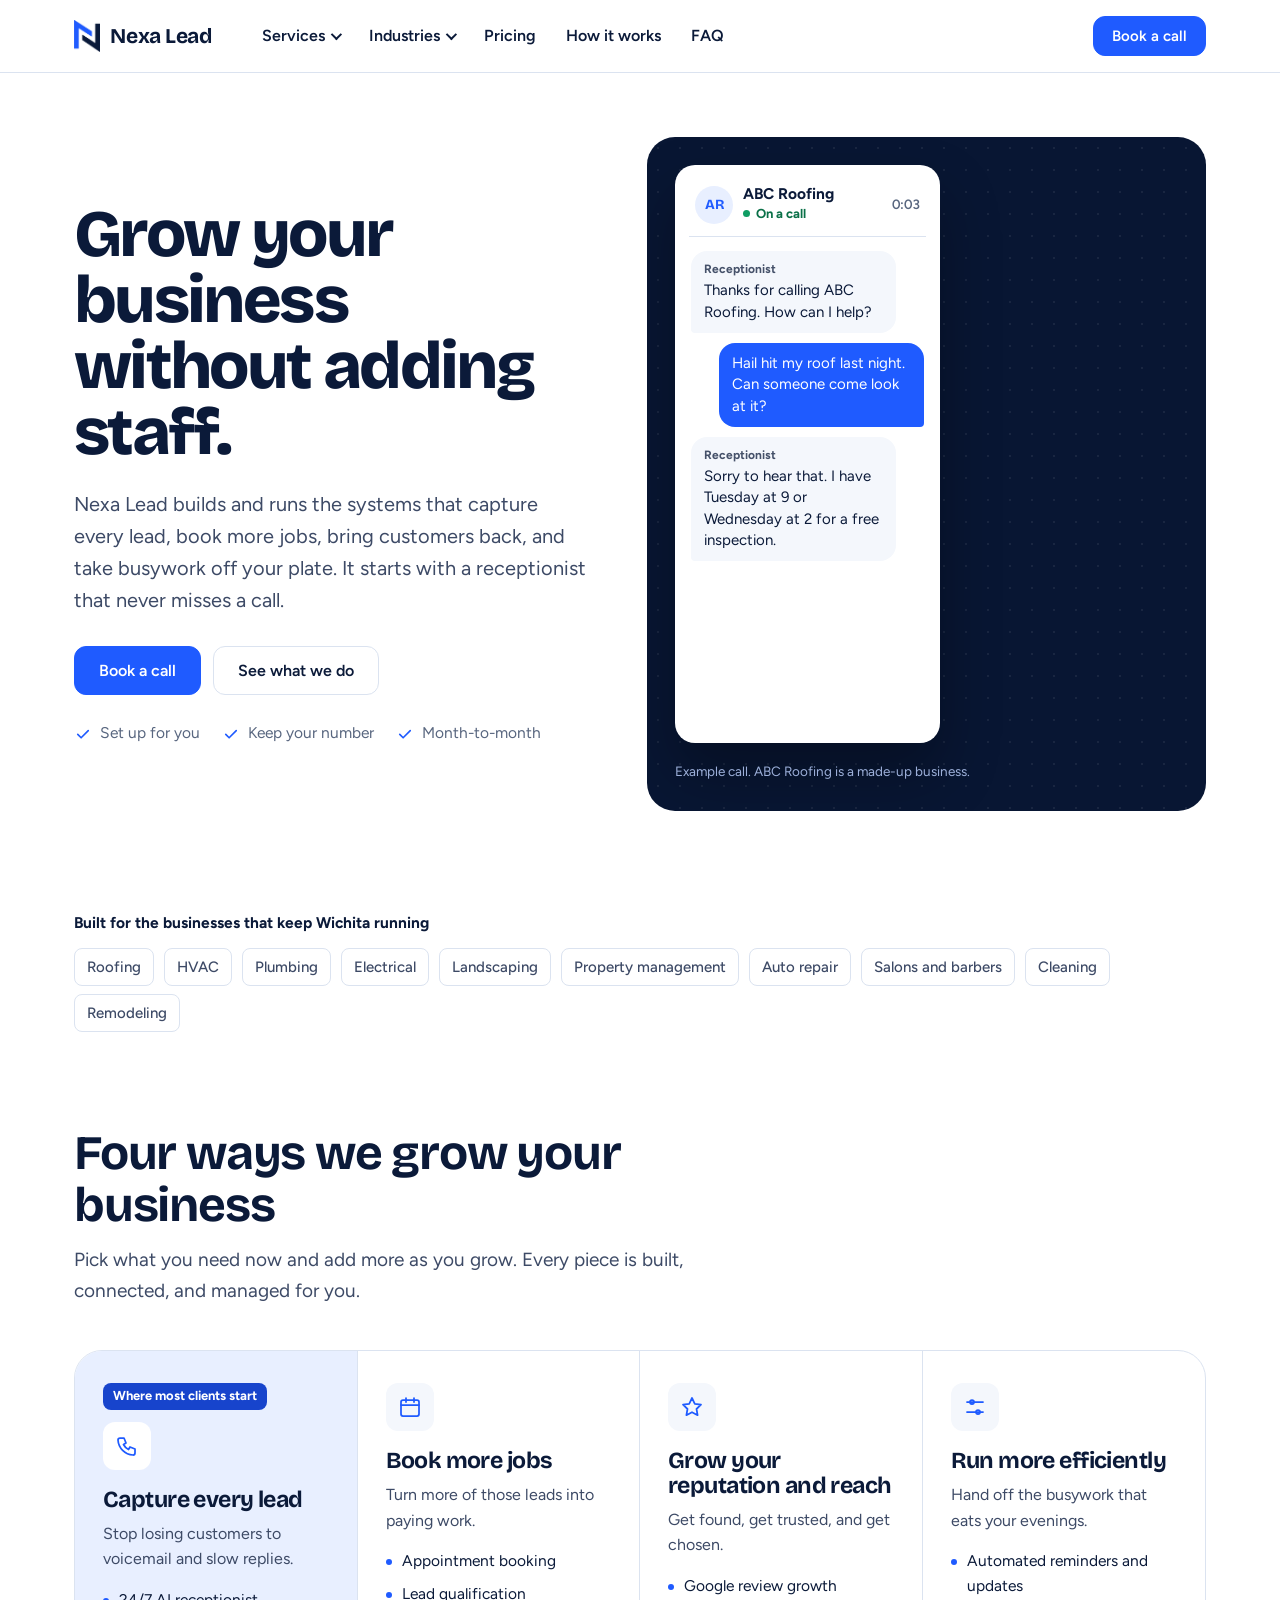
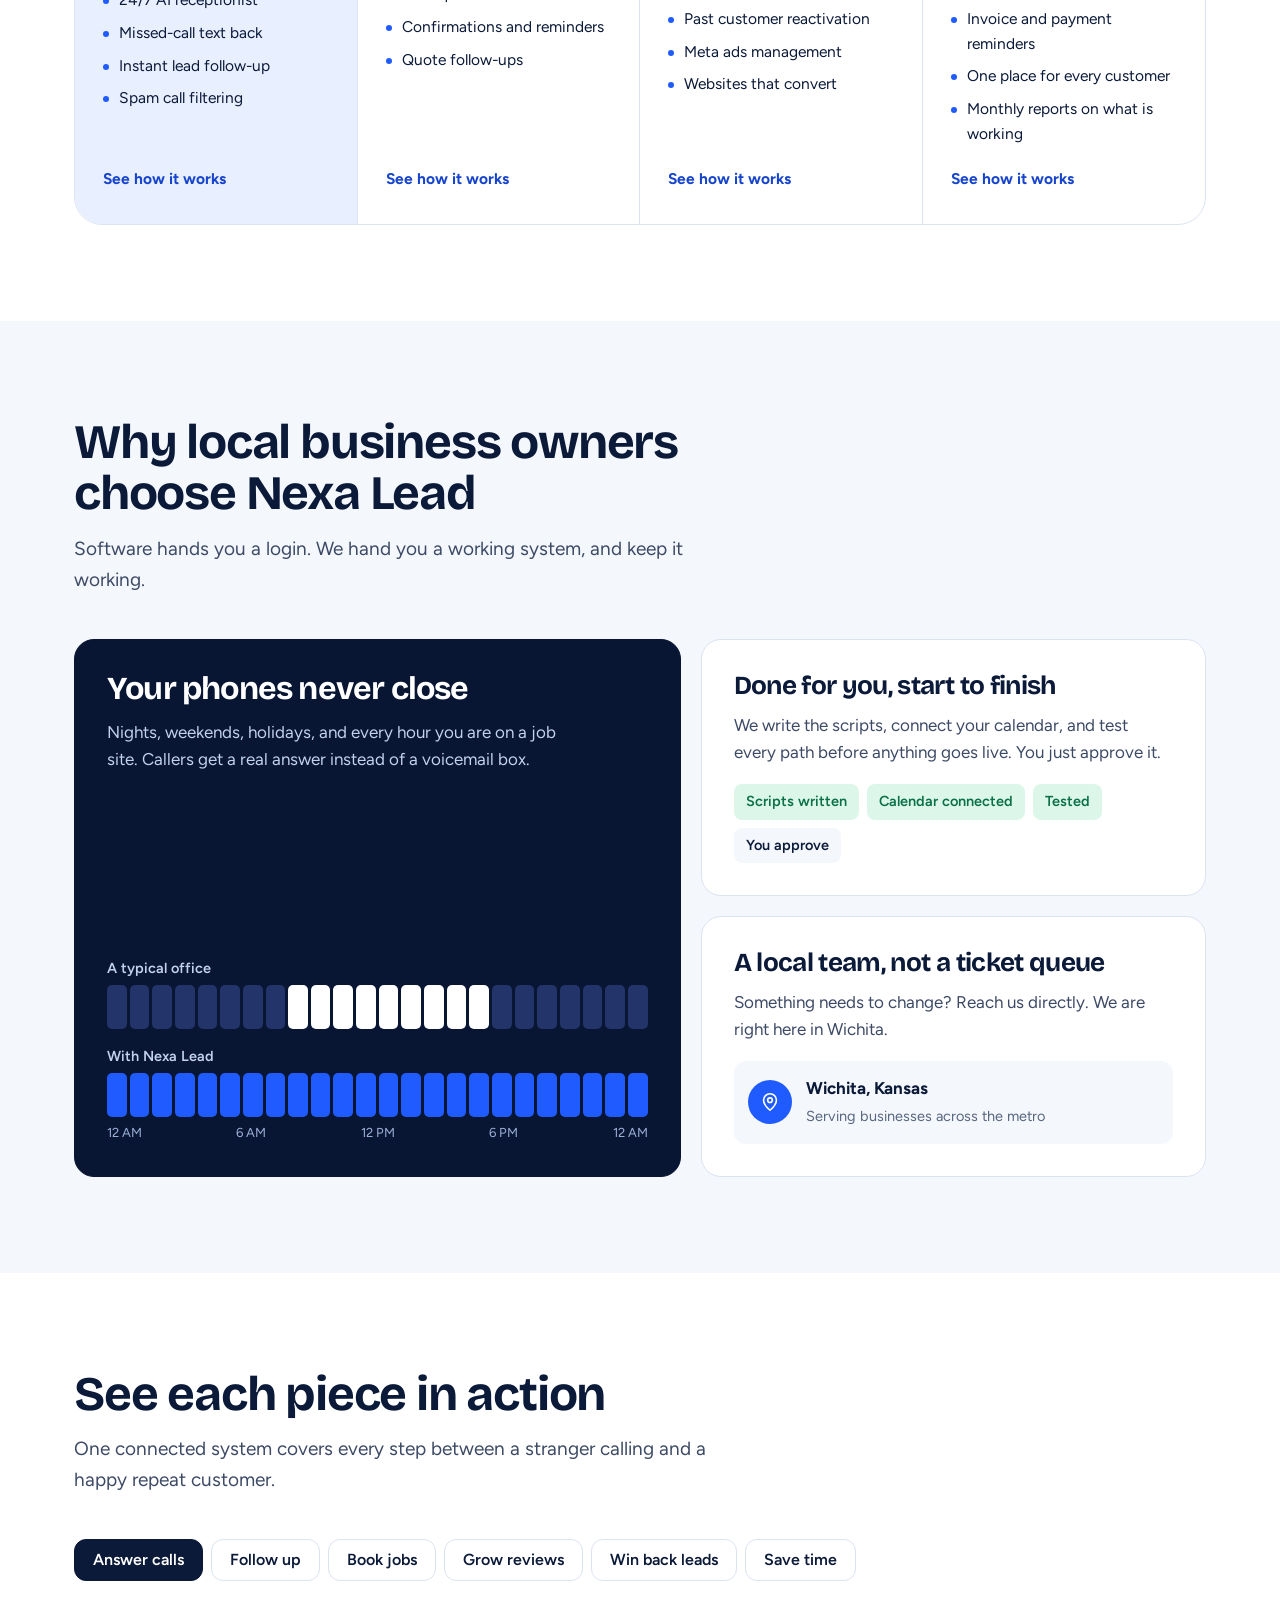
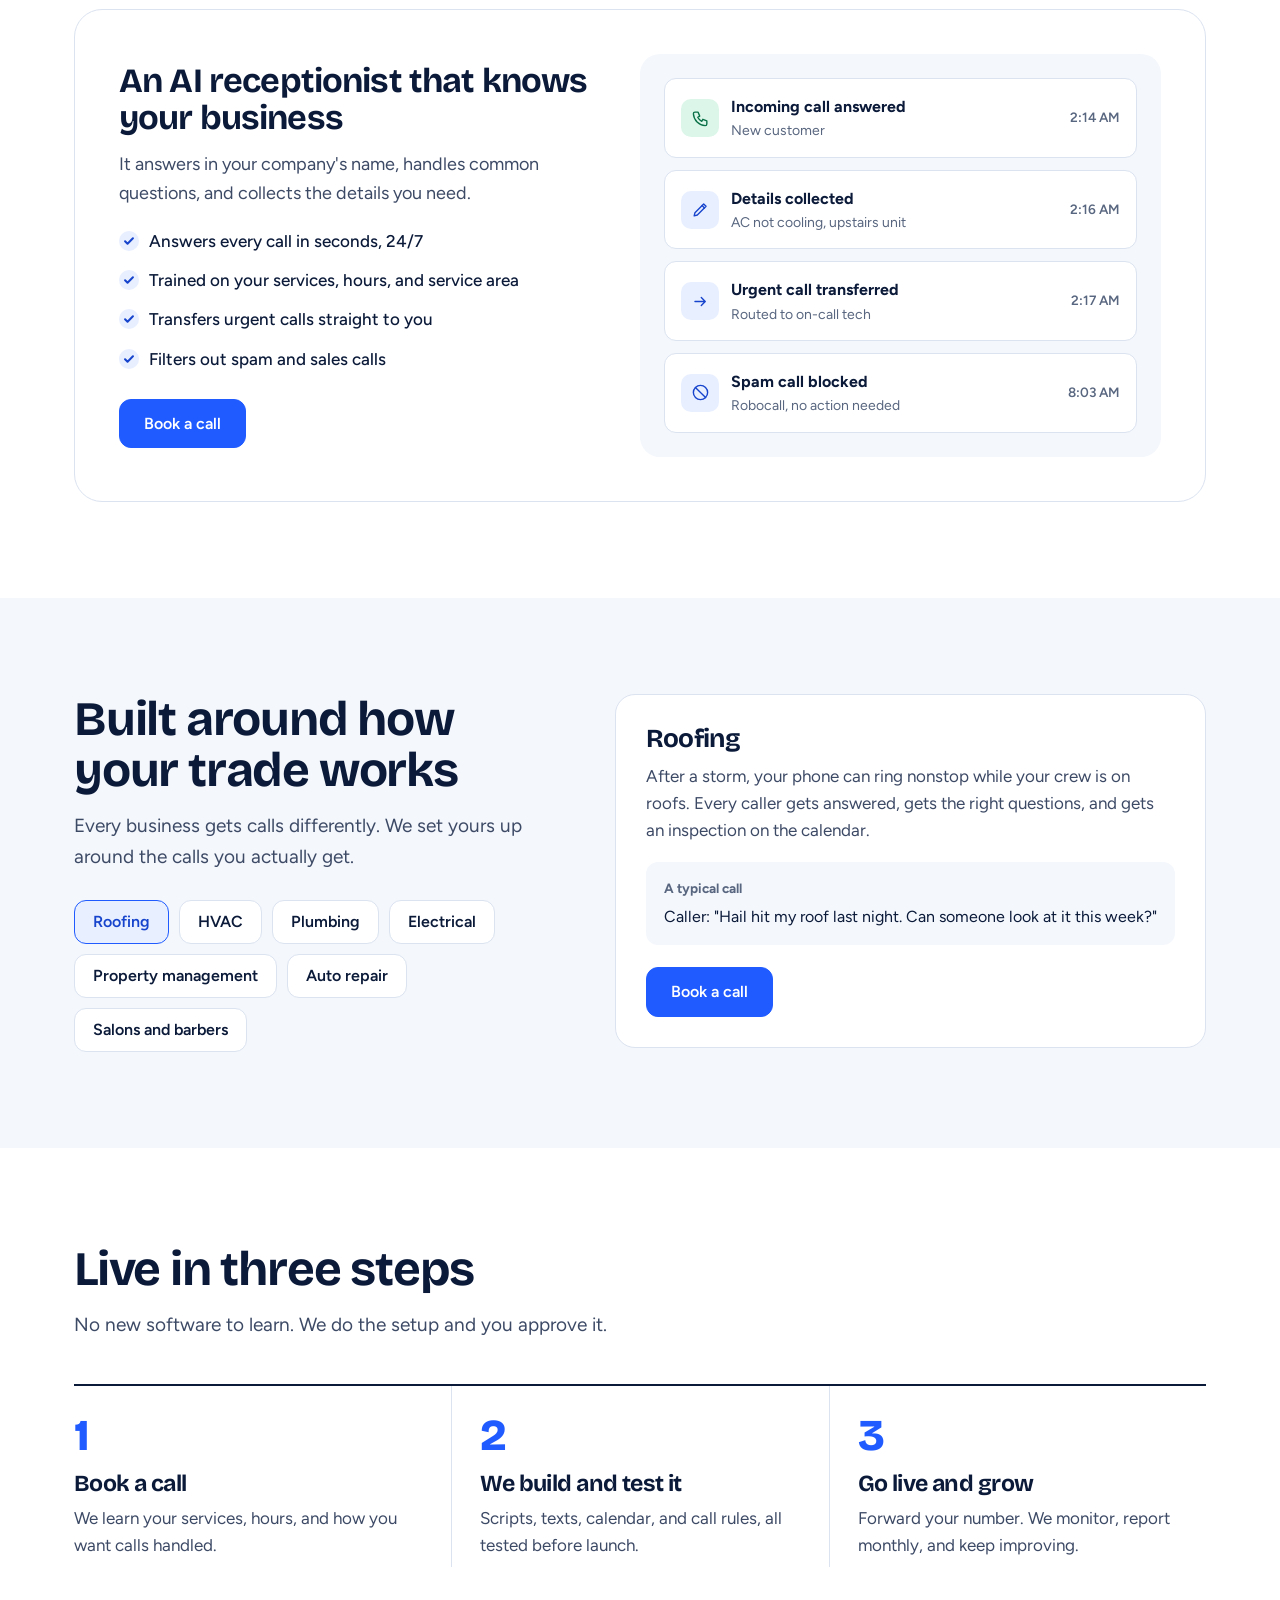
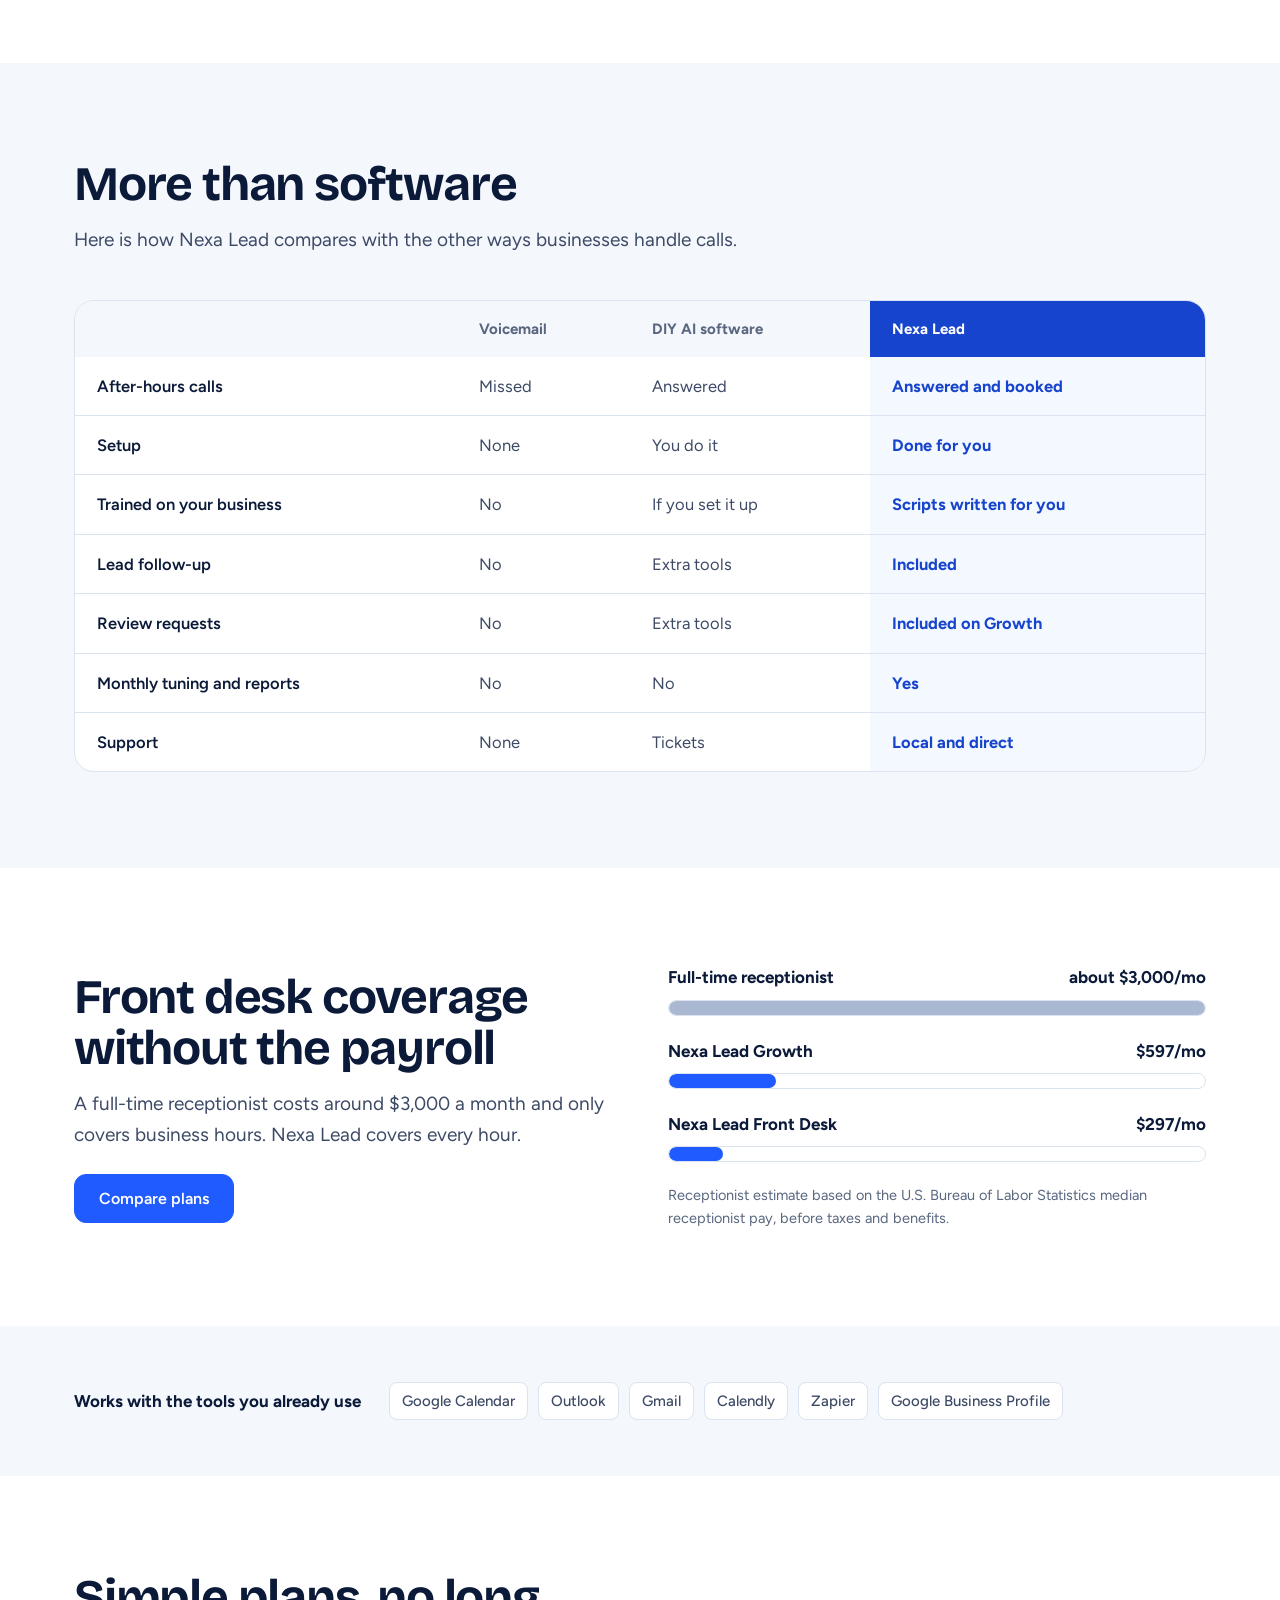
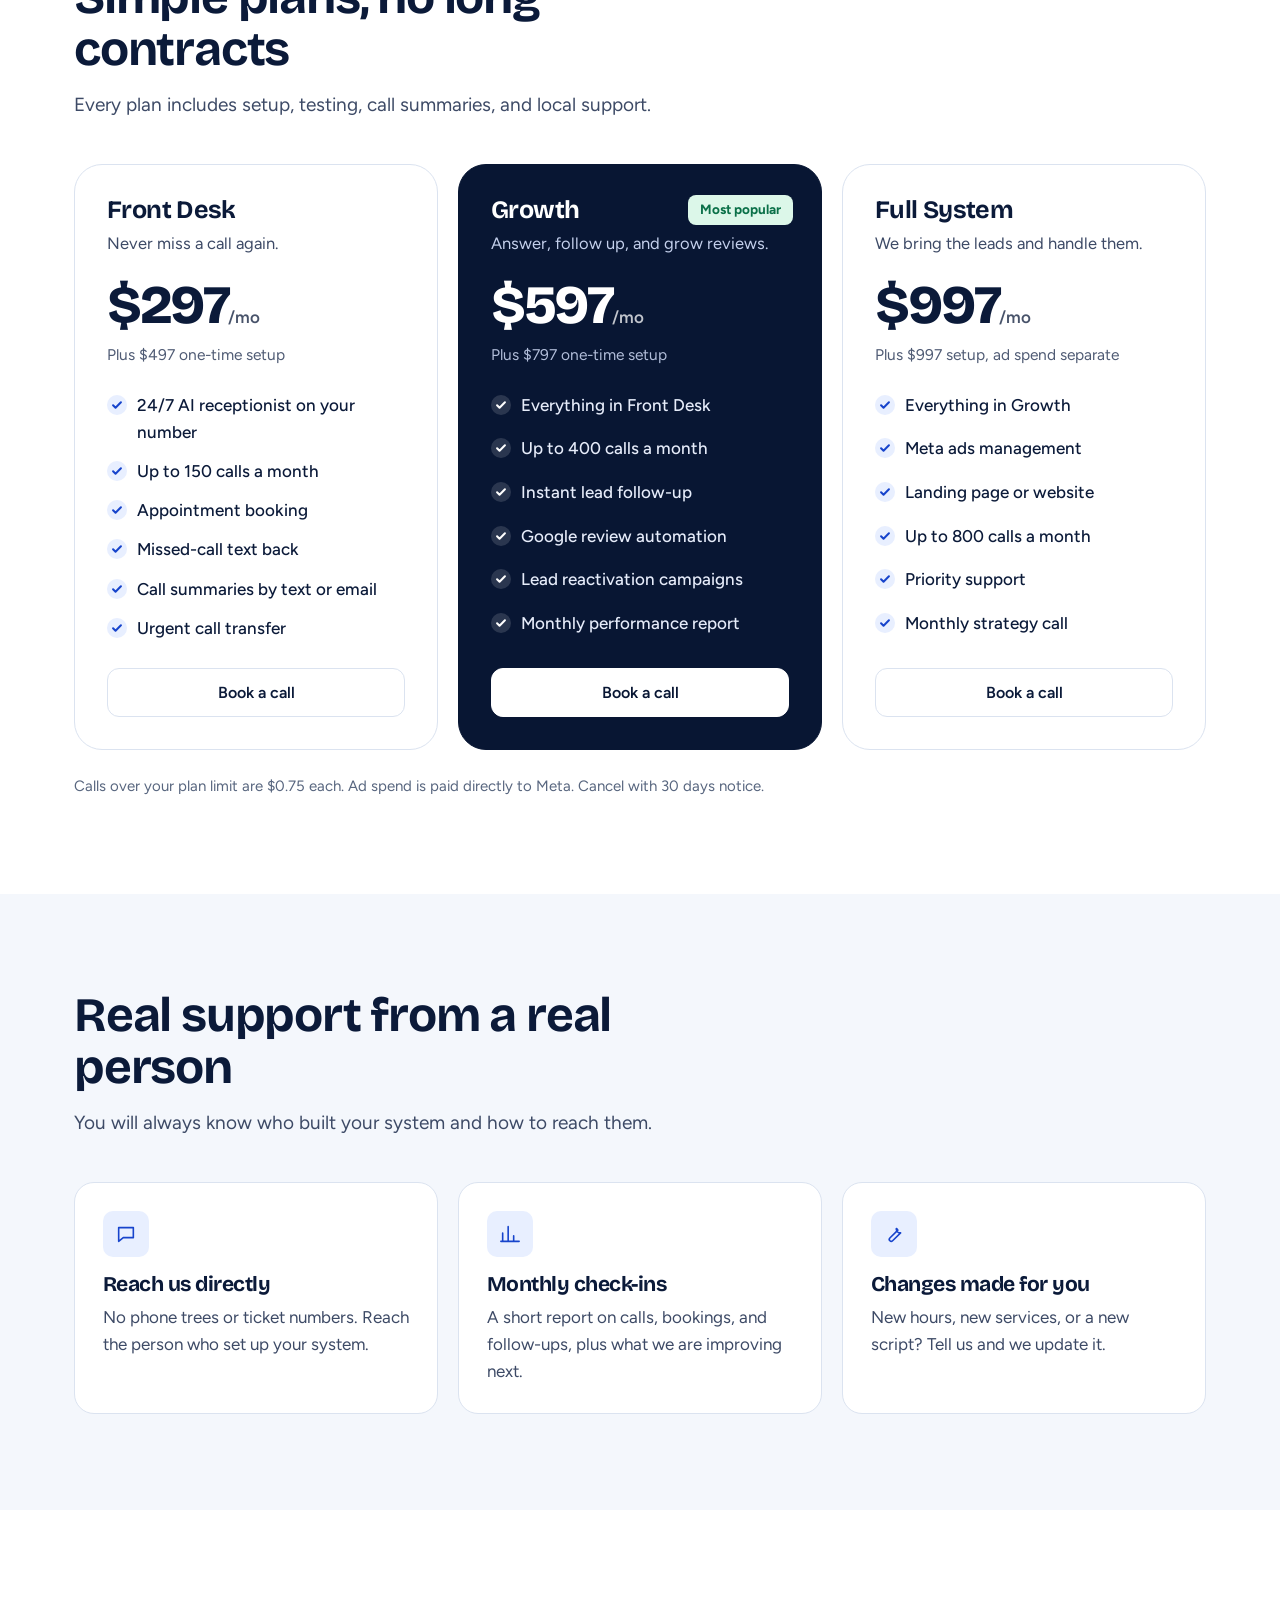
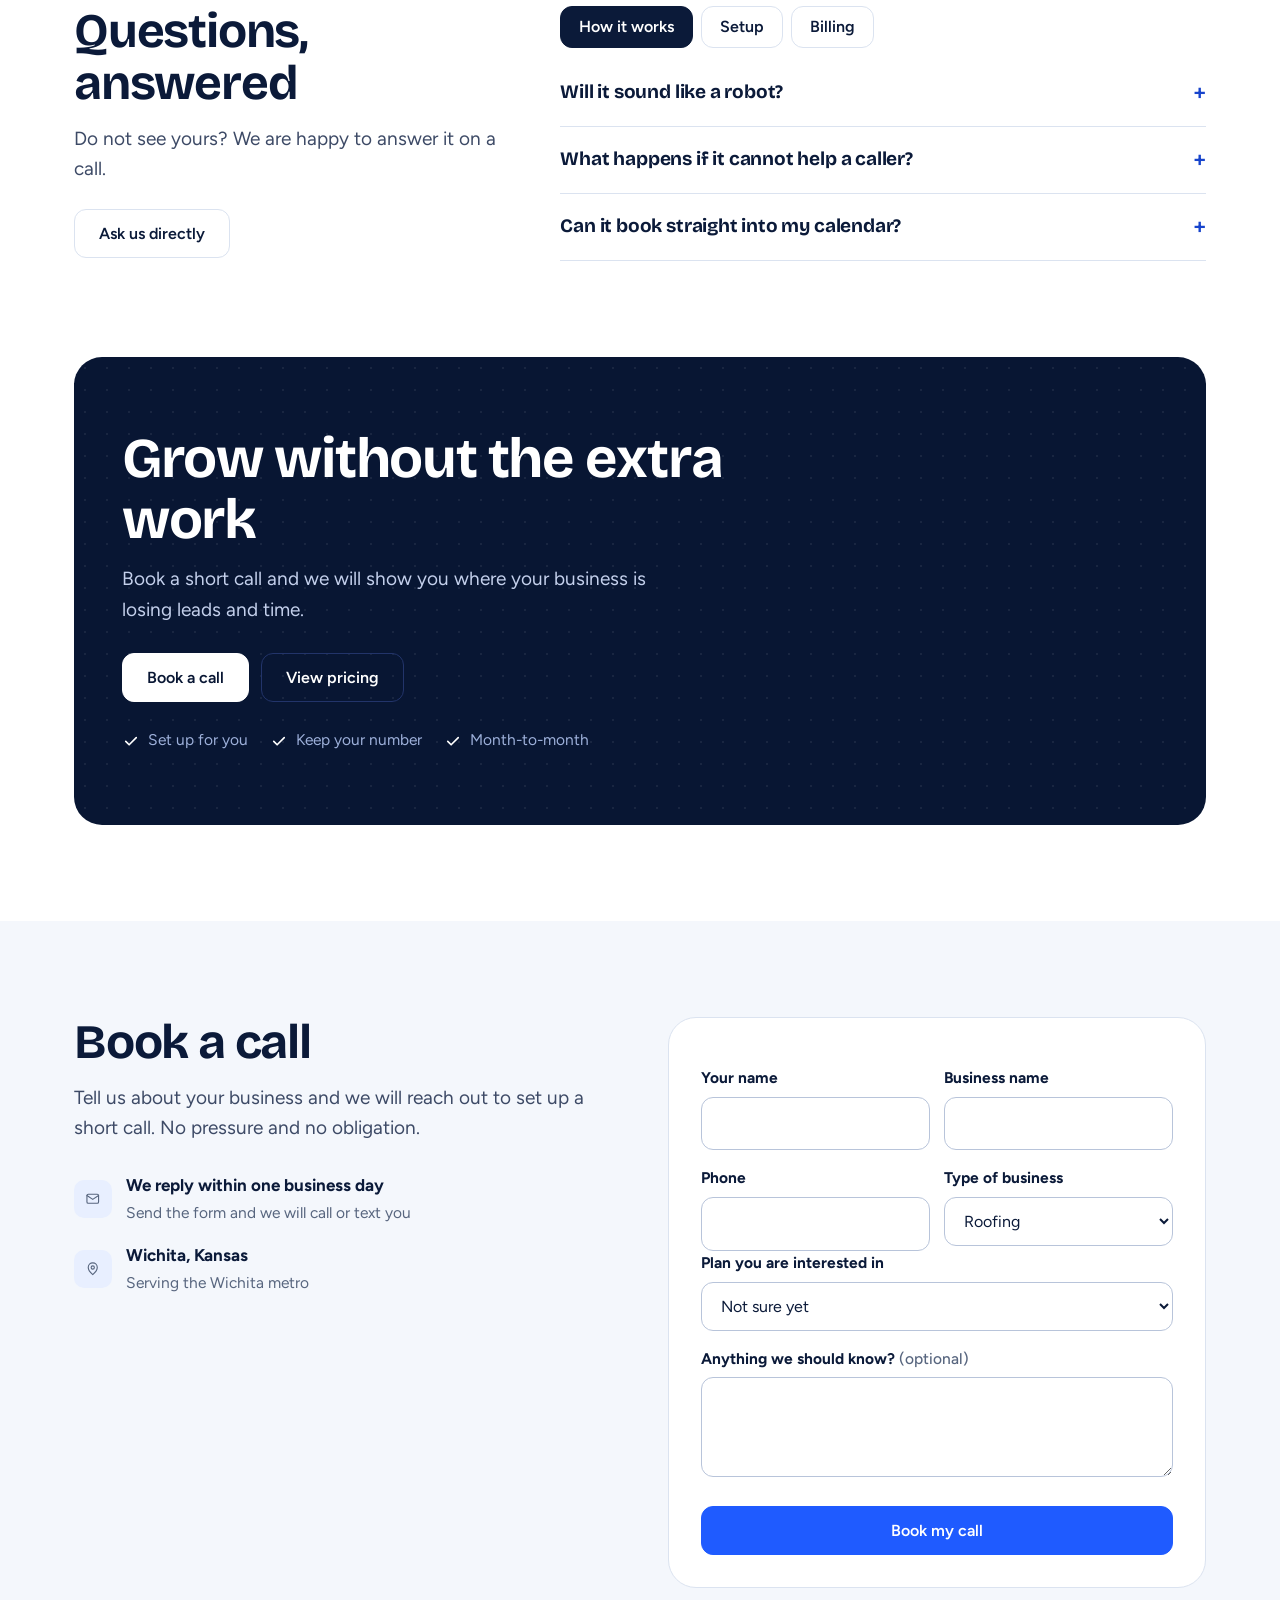
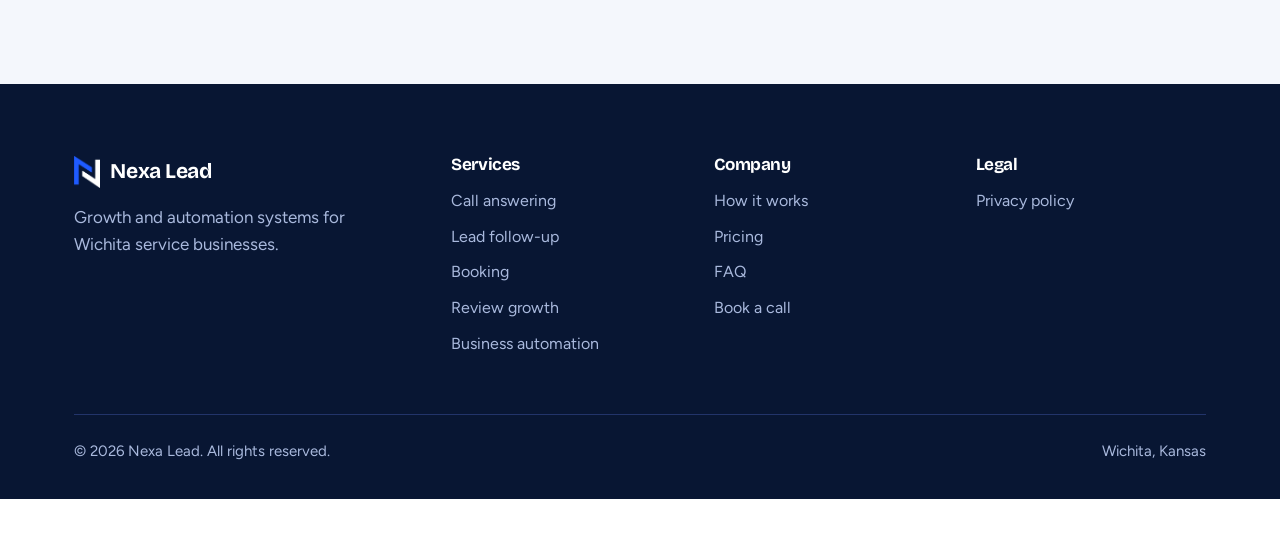
==== commit 1bc79ded: "Redesign site: new layout, fixes for contact form and placeholders" ====
--- a/index.html
+++ b/index.html
@@ -4,359 +4,24 @@
 <meta charset="utf-8">
 <meta name="viewport" content="width=device-width, initial-scale=1">
 <title>Nexa Lead | Growth and Automation for Wichita Service Businesses</title>
-<meta name="description" content="Nexa Lead builds and runs the systems that help Wichita service businesses capture more leads, book more jobs, grow reviews, and cut busywork.">
+<meta name="description" content="Nexa Lead builds and runs the systems that help Wichita service businesses answer every call, book more jobs, grow reviews, and cut busywork.">
 <meta name="theme-color" content="#ffffff">
-<meta name="color-scheme" content="light only">
+<meta property="og:type" content="website">
+<meta property="og:title" content="Nexa Lead | Growth and Automation for Wichita Service Businesses">
+<meta property="og:description" content="We build and run the systems that capture every lead, book more jobs, and take busywork off your plate.">
+<meta name="twitter:card" content="summary">
 <link rel="icon" type="image/png" href="assets/favicon-blue.png">
-<link rel="preconnect" href="https://fonts.googleapis.com">
-<link rel="preconnect" href="https://fonts.gstatic.com" crossorigin>
-<link href="https://fonts.googleapis.com/css2?family=Inter:wght@500;600;700;800&family=Roboto:wght@400;500;700&display=swap" rel="stylesheet">
-<style>
-:root{
-  --paper:#ffffff;--mist:#f2f6fc;--line:#dfe7f3;
-  --ink:#0a1a3a;--body:#41506b;--muted:#6f7c94;
-  --blue:#1f5bff;--blue-d:#1747cc;--blue-t:#e8efff;
-  --navy:#071330;--navy-2:#0e1f4a;--live:#12b76a;--live-t:#dcfae9;
-  --r-lg:22px;--r-md:14px;--r-sm:10px;
-}
-*{box-sizing:border-box}
-html{scroll-behavior:smooth;color-scheme:light only;background:#ffffff}
-body{margin:0;background:var(--paper);color:var(--body);font-family:Roboto,-apple-system,BlinkMacSystemFont,"Segoe UI",Roboto,Arial,sans-serif;font-size:17px;line-height:1.6;-webkit-font-smoothing:antialiased}
-h1,h2,h3,h4,.btn,.tab,.ind-btn,.mlink,.logo,.chip,.price,summary,.hero-tag{font-family:Inter,-apple-system,BlinkMacSystemFont,"Segoe UI",Roboto,Arial,sans-serif}
-h1,h2,h3,h4{color:var(--ink);margin:0;letter-spacing:-.02em;line-height:1.1}
-p{margin:0}
-a{color:inherit}
-img{max-width:100%}
-.wrap{max-width:1180px;margin:0 auto;padding:0 24px}
-:focus-visible{outline:3px solid var(--blue);outline-offset:2px;border-radius:6px}
-.btn{display:inline-flex;align-items:center;justify-content:center;padding:14px 24px;border-radius:999px;font-weight:700;font-size:16px;text-decoration:none;border:1.5px solid var(--blue);background:var(--blue);color:#fff;cursor:pointer;transition:background .15s,border-color .15s,color .15s;font-family:inherit}
-.btn:hover{background:var(--blue-d);border-color:var(--blue-d)}
-.btn.line{background:transparent;color:var(--ink);border-color:var(--line)}
-.btn.line:hover{border-color:var(--ink)}
-.btn.sm{padding:10px 18px;font-size:15px}
-
-/* announcement */
-.announce{background:var(--navy);color:#c9d5f0;font-size:14.5px;text-align:center;padding:9px 16px}
-.announce a{color:#fff;font-weight:700;margin-left:6px}
-
-/* nav */
-.nav{position:sticky;top:0;z-index:40;background:rgba(255,255,255,.94);backdrop-filter:blur(10px);border-bottom:1px solid var(--line)}
-.nav .wrap{display:flex;align-items:center;height:72px;gap:28px}
-.logo{display:flex;align-items:center;gap:10px;text-decoration:none;font-weight:800;color:var(--ink);font-size:19px;letter-spacing:.02em}
-.logo img{height:34px;width:auto;display:block}
-.menu{display:flex;align-items:center;gap:4px;margin-left:12px;flex:1}
-.menu>li{list-style:none;position:relative}
-.menu{padding:0}
-.mlink{background:none;border:0;font:inherit;font-size:16px;font-weight:600;color:var(--ink);padding:10px 14px;border-radius:999px;cursor:pointer;text-decoration:none;display:inline-flex;align-items:center;gap:6px}
-.mlink:hover,.mlink[aria-expanded="true"]{background:var(--mist)}
-.caret{width:9px;height:9px;border-right:2px solid currentColor;border-bottom:2px solid currentColor;transform:rotate(45deg) translateY(-2px);transition:transform .2s}
-.mlink[aria-expanded="true"] .caret{transform:rotate(225deg) translateY(-2px)}
-.mega{position:absolute;top:calc(100% + 12px);left:-12px;width:560px;background:#fff;border:1px solid var(--line);border-radius:var(--r-lg);box-shadow:0 30px 70px rgba(7,19,48,.16);padding:12px;display:grid;grid-template-columns:1fr 1fr;gap:4px;opacity:0;visibility:hidden;transform:translateY(-6px);transition:opacity .18s,transform .18s,visibility .18s}
-.mega.open{opacity:1;visibility:visible;transform:none}
-.mega a{display:block;text-decoration:none;padding:12px 14px;border-radius:var(--r-md)}
-.mega a:hover{background:var(--mist)}
-.mega b{display:block;color:var(--ink);font-size:15.5px}
-.mega span{font-size:14px;color:var(--muted);line-height:1.4}
-.nav-cta{display:flex;gap:10px;align-items:center}
-.burger{display:none;background:none;border:1px solid var(--line);border-radius:10px;width:44px;height:44px;cursor:pointer}
-.burger i{display:block;width:18px;height:2px;background:var(--ink);margin:4px auto}
-.drawer{display:none}
-@media(max-width:940px){
-  .menu,.nav-cta .line{display:none}
-  .burger{display:block;margin-left:auto}
-  .nav-cta{order:3}
-  .drawer.open{display:block;border-top:1px solid var(--line);padding:12px 24px 22px;background:#fff}
-  .drawer a{display:block;padding:12px 0;font-weight:600;color:var(--ink);text-decoration:none;border-bottom:1px solid var(--line)}
-}
-@media(max-width:520px){.nav-cta .btn{display:none}}
-
-/* hero */
-.hero{padding:72px 0 40px;overflow:hidden;background:var(--paper)}
-.hero .wrap{display:grid;grid-template-columns:1fr 1.05fr;gap:56px;align-items:center}
-@media(max-width:980px){.hero .wrap{grid-template-columns:1fr}}
-.hero-tag{display:inline-flex;align-items:center;gap:8px;font-size:15px;font-weight:600;color:var(--ink);background:var(--mist);border:1px solid var(--line);padding:6px 14px 6px 8px;border-radius:999px;margin-bottom:22px}
-.hero-tag i{width:22px;height:22px;border-radius:50%;background:var(--live-t);display:grid;place-items:center}
-.hero-tag i::after{content:"";width:8px;height:8px;border-radius:50%;background:var(--live)}
-h1{font-size:clamp(40px,5.8vw,66px);font-weight:800;letter-spacing:-.035em;line-height:1.02;margin-bottom:22px;max-width:620px}
-.hero p.lead{font-size:20px;max-width:540px;margin-bottom:30px}
-.hero .btns{display:flex;gap:12px;flex-wrap:wrap}
-.assure{display:flex;flex-wrap:wrap;gap:8px 22px;margin-top:28px;font-size:15px;color:var(--muted)}
-.assure span{display:inline-flex;align-items:center;gap:8px}
-.assure span::before{content:"";width:16px;height:16px;border-radius:50%;background:var(--blue-t) url("data:image/svg+xml,%3Csvg xmlns='http://www.w3.org/2000/svg' viewBox='0 0 16 16'%3E%3Cpath d='M4.5 8.2l2.2 2.2 4.8-4.8' fill='none' stroke='%231f5bff' stroke-width='1.8' stroke-linecap='round' stroke-linejoin='round'/%3E%3C/svg%3E") center/16px no-repeat}
-
-/* hero stage */
-.stage{position:relative;min-height:540px}
-.stage-bg{position:absolute;inset:30px 0 0 40px;background:var(--navy);border-radius:32px;overflow:hidden}
-.stage-bg::before{content:"";position:absolute;inset:0;background-image:radial-gradient(rgba(255,255,255,.09) 1px,transparent 1px);background-size:22px 22px}
-.phone{position:absolute;left:0;top:0;width:300px;background:#fff;border-radius:34px;padding:14px;box-shadow:0 40px 80px rgba(7,19,48,.35);border:1px solid var(--line);z-index:2}
-.phone-head{display:flex;align-items:center;gap:10px;padding:8px 6px 14px;border-bottom:1px solid var(--line)}
-.avatar{width:38px;height:38px;border-radius:50%;background:var(--blue-t);display:grid;place-items:center;font-weight:800;color:var(--blue);font-size:14px}
-.phone-head b{display:block;color:var(--ink);font-size:15px;line-height:1.2}
-.phone-head small{color:var(--live);font-weight:700;font-size:12.5px;display:flex;align-items:center;gap:6px}
-.phone-head small::before{content:"";width:7px;height:7px;border-radius:50%;background:var(--live);animation:pulse 1.6s infinite}
-@keyframes pulse{0%{box-shadow:0 0 0 0 rgba(18,183,106,.5)}70%{box-shadow:0 0 0 7px rgba(18,183,106,0)}100%{box-shadow:0 0 0 0 rgba(18,183,106,0)}}
-.timer{margin-left:auto;font-variant-numeric:tabular-nums;font-size:13px;color:var(--muted);font-weight:600}
-.thread{padding:14px 4px 6px;display:flex;flex-direction:column;gap:10px;min-height:330px}
-.msg{max-width:86%;padding:10px 13px;border-radius:16px;font-size:14.5px;line-height:1.42;opacity:0;transform:translateY(8px);transition:opacity .35s,transform .35s}
-.msg.show{opacity:1;transform:none}
-.msg.ai{background:var(--mist);color:var(--ink);border-bottom-left-radius:5px}
-.msg.caller{background:var(--blue);color:#fff;align-self:flex-end;border-bottom-right-radius:5px}
-.msg small{display:block;font-size:11.5px;font-weight:700;opacity:.7;margin-bottom:2px}
-.typing{display:none;gap:4px;padding:12px 14px;background:var(--mist);border-radius:16px;align-self:flex-start}
-.typing.show{display:inline-flex}
-.typing i{width:6px;height:6px;border-radius:50%;background:var(--muted);animation:blink 1s infinite}
-.typing i:nth-child(2){animation-delay:.15s}.typing i:nth-child(3){animation-delay:.3s}
-@keyframes blink{0%,80%,100%{opacity:.25}40%{opacity:1}}
-.float{position:absolute;background:#fff;border-radius:18px;padding:16px 18px;box-shadow:0 24px 50px rgba(7,19,48,.28);z-index:3;opacity:0;transform:translateY(14px) scale(.98);transition:opacity .5s,transform .5s}
-.float.show{opacity:1;transform:none}
-.f-book{right:6%;top:96px;width:250px}
-.f-sum{right:0;bottom:24px;width:280px}
-.f-label{display:flex;align-items:center;gap:8px;font-size:13px;font-weight:700;color:var(--live);margin-bottom:8px}
-.f-label .ok{width:18px;height:18px;border-radius:50%;background:var(--live);display:grid;place-items:center}
-.f-label .ok::after{content:"";width:7px;height:4px;border-left:2px solid #fff;border-bottom:2px solid #fff;transform:rotate(-45deg) translate(1px,-1px)}
-.f-book h4{font-size:17px;margin-bottom:4px}
-.f-book p,.f-sum p{font-size:14px;color:var(--muted);line-height:1.45}
-.slot{margin-top:12px;display:grid;grid-template-columns:repeat(5,1fr);gap:5px}
-.slot span{height:30px;border-radius:7px;background:var(--mist);font-size:11px;display:grid;place-items:center;color:var(--muted);font-weight:600}
-.slot span.on{background:var(--blue);color:#fff}
-.f-sum .f-label{color:var(--blue)}
-.f-sum .f-label .ok{background:var(--blue)}
-.kv{display:grid;grid-template-columns:auto 1fr;gap:4px 12px;font-size:14px;margin-top:4px}
-.kv dt{color:var(--muted)}.kv dd{margin:0;color:var(--ink);font-weight:600}
-@media(max-width:980px){.stage{min-height:600px;max-width:560px}}
-@media(max-width:560px){
-  .stage{min-height:auto;display:grid;gap:14px}
-  .stage-bg{display:none}
-  .phone,.float{position:relative;left:auto;right:auto;top:auto;bottom:auto;width:100%}
-}
-
-/* marquee */
-.band{padding:34px 0 18px;background:var(--paper)}
-.band p{text-align:center;font-size:15px;color:var(--muted);font-weight:600;margin-bottom:18px}
-.marquee{overflow:hidden;-webkit-mask-image:linear-gradient(90deg,transparent,#000 10%,#000 90%,transparent);mask-image:linear-gradient(90deg,transparent,#000 10%,#000 90%,transparent)}
-.track{display:flex;gap:14px;width:max-content;animation:slide 38s linear infinite}
-.track.rev{animation-direction:reverse;animation-duration:44s}
-.marquee:hover .track{animation-play-state:paused}
-@keyframes slide{to{transform:translateX(-50%)}}
-.chip{display:inline-flex;align-items:center;gap:10px;border:1px solid var(--line);background:#fff;border-radius:999px;padding:10px 20px 10px 12px;font-weight:700;color:var(--ink);font-size:16px;white-space:nowrap}
-.chip i{width:30px;height:30px;border-radius:50%;background:var(--blue-t);display:grid;place-items:center;font-style:normal;font-size:15px}
-
-/* section shell */
-.sec{padding:96px 0;background:var(--paper)}
-.sec.mist{background:var(--mist)}
-.head{max-width:700px;margin-bottom:48px}
-.head.c{text-align:center;margin-left:auto;margin-right:auto}
-.head h2{font-size:clamp(32px,4.4vw,48px);font-weight:800;letter-spacing:-.03em;margin-bottom:16px}
-.head p{font-size:19px}
-.small-label{display:inline-block;font-size:15px;font-weight:700;color:var(--blue);margin-bottom:12px}
-
-/* why bento */
-.bento{display:grid;grid-template-columns:1.25fr 1fr;grid-template-rows:auto auto;gap:20px}
-@media(max-width:900px){.bento{grid-template-columns:1fr}}
-.tile{border-radius:var(--r-lg);padding:34px;border:1px solid var(--line);background:#fff;display:flex;flex-direction:column;gap:12px;overflow:hidden;position:relative}
-.tile h3{font-size:25px}
-.tile p{max-width:440px}
-.tile.big{grid-row:span 2;background:var(--navy);border-color:var(--navy);color:#b9c6e4}
-.tile.big h3{color:#fff;font-size:30px}
-.clock{margin-top:auto;align-self:center;width:250px;height:250px;position:relative}
-.clock svg{width:100%;height:100%}
-.clock .lbl{position:absolute;inset:0;display:grid;place-items:center;text-align:center;color:#fff}
-.clock .lbl b{font-size:44px;font-weight:800;display:block;line-height:1;letter-spacing:-.03em}
-.clock .lbl span{font-size:14px;color:#9fb0d6}
-.mini-steps{display:flex;gap:8px;flex-wrap:wrap;margin-top:8px}
-.mini-steps span{font-size:14px;font-weight:700;padding:7px 12px;border-radius:999px;background:var(--mist);color:var(--ink)}
-.mini-steps span.done{background:var(--live-t);color:#067647}
-.pin{display:flex;align-items:center;gap:14px;margin-top:8px;padding:14px;border-radius:var(--r-md);background:var(--mist)}
-.pin .dot{width:44px;height:44px;border-radius:50%;background:var(--blue);display:grid;place-items:center;flex:none}
-.pin .dot::after{content:"";width:14px;height:14px;border-radius:50%;background:#fff}
-.pin b{color:var(--ink);display:block}
-.pin span{font-size:14px;color:var(--muted)}
-
-/* tabbed showcase */
-.tabs{display:flex;gap:8px;flex-wrap:wrap;margin-bottom:30px;justify-content:center}
-.tab{font:inherit;font-weight:700;font-size:16px;border:1.5px solid var(--line);background:#fff;color:var(--ink);padding:11px 20px;border-radius:999px;cursor:pointer}
-.tab[aria-selected="true"]{background:var(--ink);border-color:var(--ink);color:#fff}
-.panel{display:none;grid-template-columns:1fr 1.1fr;gap:48px;align-items:center;background:#fff;border:1px solid var(--line);border-radius:28px;padding:44px}
-.panel.on{display:grid;animation:fadein .3s ease}
-@keyframes fadein{from{opacity:0}to{opacity:1}}
-@media(max-width:900px){.panel{grid-template-columns:1fr;padding:26px}}
-.panel h3{font-size:32px;margin-bottom:14px;letter-spacing:-.025em}
-.panel p{font-size:18px;margin-bottom:20px}
-.ticks{list-style:none;padding:0;margin:0 0 26px;display:grid;gap:12px}
-.ticks li{padding-left:30px;position:relative;color:var(--ink);font-weight:500}
-.ticks li::before{content:"";position:absolute;left:0;top:3px;width:20px;height:20px;border-radius:50%;background:var(--blue-t) url("data:image/svg+xml,%3Csvg xmlns='http://www.w3.org/2000/svg' viewBox='0 0 16 16'%3E%3Cpath d='M4.5 8.2l2.2 2.2 4.8-4.8' fill='none' stroke='%231f5bff' stroke-width='1.8' stroke-linecap='round' stroke-linejoin='round'/%3E%3C/svg%3E") center/18px no-repeat}
-.shot{background:var(--mist);border-radius:22px;padding:26px;min-height:360px;display:flex;flex-direction:column;gap:12px;justify-content:center}
-.ui{background:#fff;border:1px solid var(--line);border-radius:16px;padding:16px 18px}
-.ui-row{display:flex;align-items:center;gap:12px}
-.ui-row b{color:var(--ink);font-size:15.5px}
-.ui-row small{display:block;color:var(--muted);font-size:13.5px}
-.ui-row .when{margin-left:auto;font-size:13px;color:var(--muted);font-weight:600;white-space:nowrap}
-.ic{width:38px;height:38px;border-radius:11px;display:grid;place-items:center;flex:none;font-size:17px;background:var(--blue-t)}
-.ic.g{background:var(--live-t)}
-.sms{max-width:84%;padding:11px 14px;border-radius:16px;font-size:15px;line-height:1.45}
-.sms.out{background:var(--blue);color:#fff;align-self:flex-end;border-bottom-right-radius:5px}
-.sms.in{background:#fff;color:var(--ink);border:1px solid var(--line);border-bottom-left-radius:5px}
-.sms-meta{font-size:12.5px;color:var(--muted);text-align:center}
-.cal{display:grid;grid-template-columns:repeat(5,1fr);gap:8px}
-.cal .d{font-size:12.5px;font-weight:700;color:var(--muted);text-align:center}
-.cal .c{height:54px;border-radius:10px;background:#fff;border:1px solid var(--line);font-size:12px;padding:6px;color:var(--muted)}
-.cal .c.b{background:var(--blue);border-color:var(--blue);color:#fff;font-weight:700}
-.cal .c.g{background:var(--live-t);border-color:#b7efcf;color:#067647;font-weight:700}
-.stars{color:#f5a524;letter-spacing:2px;font-size:20px}
-.meter{height:10px;border-radius:999px;background:#fff;border:1px solid var(--line);overflow:hidden}
-.meter i{display:block;height:100%;background:var(--blue);border-radius:999px}
-
-/* industries */
-.ind-wrap{display:grid;grid-template-columns:1fr 1.2fr;gap:40px;align-items:start}
-@media(max-width:900px){.ind-wrap{grid-template-columns:1fr}}
-.ind-list{display:flex;flex-wrap:wrap;gap:10px}
-.ind-btn{font:inherit;font-weight:700;font-size:16px;padding:12px 18px;border-radius:14px;border:1.5px solid var(--line);background:#fff;color:var(--ink);cursor:pointer}
-.ind-btn[aria-pressed="true"]{border-color:var(--blue);background:var(--blue-t);color:var(--blue)}
-.ind-card{background:#fff;border:1px solid var(--line);border-radius:var(--r-lg);padding:30px}
-.ind-card h3{font-size:24px;margin-bottom:10px}
-.ind-card .q{margin-top:18px;padding:16px 18px;border-radius:var(--r-md);background:var(--mist);font-size:15.5px;color:var(--ink)}
-.ind-card .q small{display:block;color:var(--muted);font-weight:700;font-size:13px;margin-bottom:4px}
-
-/* steps */
-.steps{display:grid;grid-template-columns:repeat(3,1fr);gap:24px;position:relative}
-.steps::before{content:"";position:absolute;top:27px;left:8%;right:8%;height:2px;background:repeating-linear-gradient(90deg,var(--line) 0 8px,transparent 8px 14px)}
-@media(max-width:860px){.steps{grid-template-columns:1fr}.steps::before{display:none}}
-.step{position:relative;text-align:center;padding:0 10px}
-.step .n{width:56px;height:56px;border-radius:50%;background:#fff;border:2px solid var(--blue);color:var(--blue);display:grid;place-items:center;font-weight:800;font-size:20px;margin:0 auto 18px;position:relative}
-.step h3{font-size:21px;margin-bottom:8px}
-
-/* compare */
-.scroll{overflow-x:auto;border-radius:var(--r-lg);border:1px solid var(--line);background:#fff}
-table{width:100%;border-collapse:collapse;min-width:700px;font-size:16px}
-th,td{padding:17px 22px;text-align:left;border-bottom:1px solid var(--line)}
-tr:last-child td{border-bottom:0}
-thead th{font-size:15px;color:var(--muted);font-weight:700;background:var(--mist)}
-thead th.us{background:var(--blue);color:#fff}
-td:first-child{color:var(--ink);font-weight:600}
-td.us{background:#f6f9ff;color:var(--blue);font-weight:700}
-
-/* cost */
-.cost{display:grid;grid-template-columns:1fr 1fr;gap:56px;align-items:center}
-@media(max-width:900px){.cost{grid-template-columns:1fr}}
-.bars{display:grid;gap:22px}
-.bar .t{display:flex;justify-content:space-between;font-weight:700;color:var(--ink);margin-bottom:8px;font-size:16px}
-.bar .k{height:16px;border-radius:999px;background:var(--mist);overflow:hidden}
-.bar .k i{display:block;height:100%;background:#b6c3db;border-radius:999px}
-.bar.us .k i{background:var(--blue)}
-.src{font-size:14px;color:var(--muted)}
-
-/* pricing */
-.plans{display:grid;grid-template-columns:repeat(3,1fr);gap:20px;align-items:stretch}
-@media(max-width:980px){.plans{grid-template-columns:1fr}}
-.plan{background:#fff;border:1px solid var(--line);border-radius:26px;padding:32px;display:flex;flex-direction:column}
-.plan.pop{background:var(--navy);border-color:var(--navy);color:#b9c6e4}
-.plan.pop h3,.plan.pop .price{color:#fff}
-.plan.pop .ticks li{color:#e6ecfa}
-.plan.pop .ticks li::before{background-color:rgba(255,255,255,.12);background-image:url("data:image/svg+xml,%3Csvg xmlns='http://www.w3.org/2000/svg' viewBox='0 0 16 16'%3E%3Cpath d='M4.5 8.2l2.2 2.2 4.8-4.8' fill='none' stroke='%23ffffff' stroke-width='1.8' stroke-linecap='round' stroke-linejoin='round'/%3E%3C/svg%3E")}
-.pop-tag{align-self:flex-start;font-size:13.5px;font-weight:700;background:var(--live);color:#fff;padding:4px 12px;border-radius:999px;margin-bottom:14px}
-.plan h3{font-size:23px}
-.plan .for{font-size:16px;margin:6px 0 22px}
-.price{font-size:50px;font-weight:800;letter-spacing:-.04em;color:var(--ink);line-height:1}
-.price small{font-size:17px;font-weight:600;letter-spacing:0;opacity:.7}
-.setup{font-size:15px;margin:10px 0 24px;opacity:.85}
-.plan .ticks{flex:1}
-.fine{text-align:center;font-size:15px;color:var(--muted);margin-top:24px}
-
-/* support */
-.support{display:grid;grid-template-columns:repeat(3,1fr);gap:20px}
-@media(max-width:860px){.support{grid-template-columns:1fr}}
-.sup{background:#fff;border:1px solid var(--line);border-radius:var(--r-lg);padding:28px}
-.sup .ic{margin-bottom:16px;width:46px;height:46px;font-size:20px}
-.sup h3{font-size:20px;margin-bottom:8px}
-
-/* faq */
-.faq-wrap{display:grid;grid-template-columns:.8fr 1.2fr;gap:56px}
-@media(max-width:900px){.faq-wrap{grid-template-columns:1fr}}
-.faq-tabs{display:flex;gap:8px;margin-bottom:12px;flex-wrap:wrap}
-details{border-bottom:1px solid var(--line);padding:20px 0}
-summary{cursor:pointer;list-style:none;display:flex;justify-content:space-between;gap:16px;font-weight:700;color:var(--ink);font-size:18px}
-summary::-webkit-details-marker{display:none}
-summary::after{content:"+";font-size:26px;line-height:1;color:var(--blue);font-weight:500}
-details[open] summary::after{content:"\2212"}
-details p{margin-top:10px;font-size:16.5px}
-.faq-group{display:none}.faq-group.on{display:block}
-
-/* final */
-.final{background:var(--navy);border-radius:32px;padding:72px 40px;text-align:center;position:relative;overflow:hidden;color:#b9c6e4}
-.final::before{content:"";position:absolute;inset:0;background-image:radial-gradient(rgba(255,255,255,.08) 1px,transparent 1px);background-size:22px 22px}
-.final>*{position:relative}
-.final h2{color:#fff;font-size:clamp(32px,4.6vw,52px);letter-spacing:-.03em;margin-bottom:14px}
-.final p{font-size:19px;margin-bottom:30px}
-.final .btns{display:flex;gap:12px;justify-content:center;flex-wrap:wrap}
-.final .btn.line{color:#fff;border-color:#33477a}
-.final .btn.line:hover{border-color:#fff}
-.final .assure{justify-content:center;color:#9fb0d6}
-.final .assure span::before{background-color:rgba(255,255,255,.12);background-image:url("data:image/svg+xml,%3Csvg xmlns='http://www.w3.org/2000/svg' viewBox='0 0 16 16'%3E%3Cpath d='M4.5 8.2l2.2 2.2 4.8-4.8' fill='none' stroke='%23ffffff' stroke-width='1.8' stroke-linecap='round' stroke-linejoin='round'/%3E%3C/svg%3E")}
-
-/* contact */
-.contact{display:grid;grid-template-columns:1fr 1fr;gap:56px;align-items:start}
-@media(max-width:900px){.contact{grid-template-columns:1fr}}
-.info{list-style:none;padding:0;margin:28px 0 0;display:grid;gap:16px}
-.info li{display:flex;gap:14px;align-items:center}
-.info b{display:block;color:var(--ink)}
-.info span{font-size:15px;color:var(--muted)}
-.form{background:#fff;border:1px solid var(--line);border-radius:26px;padding:32px}
-label{display:block;font-size:15px;font-weight:700;color:var(--ink);margin:16px 0 6px}
-label:first-of-type{margin-top:0}
-input,select,textarea{width:100%;padding:13px 15px;border:1.5px solid var(--line);border-radius:12px;font:inherit;font-size:16px;color:var(--ink);background:#fff}
-textarea{min-height:100px;resize:vertical}
-input:focus,select:focus,textarea:focus{outline:none;border-color:var(--blue);box-shadow:0 0 0 4px var(--blue-t)}
-.row{display:grid;grid-template-columns:1fr 1fr;gap:14px}
-.row label{margin-top:16px}
-@media(max-width:560px){.row{grid-template-columns:1fr}}
-.note{margin-top:14px;padding:13px 15px;border-radius:12px;font-size:15px;background:var(--live-t);color:#067647}
-.note.err{background:#fdecec;color:#b42318}
-.hp{position:absolute;left:-9999px}
-
-/* footer */
-footer{background:var(--navy);color:#9fb0d6;padding:72px 0 36px}
-.fgrid{display:grid;grid-template-columns:1.5fr repeat(3,1fr);gap:32px}
-@media(max-width:820px){.fgrid{grid-template-columns:1fr 1fr}}
-footer .logo{color:#fff;margin-bottom:16px}
-footer h4{color:#fff;font-size:16px;margin-bottom:14px}
-footer a.fl{display:block;text-decoration:none;margin-bottom:10px;font-size:15.5px}
-footer a.fl:hover{color:#fff}
-.fbottom{border-top:1px solid #1d2e5c;margin-top:48px;padding-top:24px;display:flex;justify-content:space-between;flex-wrap:wrap;gap:12px;font-size:14.5px}
-
-/* pillars */
-.pillars{display:grid;grid-template-columns:repeat(4,1fr);border:1px solid var(--line);border-radius:26px;overflow:hidden;background:#fff}
-@media(max-width:980px){.pillars{grid-template-columns:1fr 1fr}}
-@media(max-width:600px){.pillars{grid-template-columns:1fr}}
-.pillar{padding:32px 28px;border-right:1px solid var(--line);display:flex;flex-direction:column}
-.pillar:last-child{border-right:0}
-@media(max-width:980px){.pillar{border-bottom:1px solid var(--line)}.pillar:nth-child(2n){border-right:0}}
-@media(max-width:600px){.pillar{border-right:0}}
-.pillar .ic{width:48px;height:48px;font-size:21px;margin-bottom:18px}
-.pillar h3{font-size:22px;margin-bottom:8px}
-.pillar>p{font-size:16px;margin-bottom:18px}
-.pillar ul{list-style:none;padding:0;margin:0 0 20px;display:grid;gap:8px;flex:1;align-content:start}
-.pillar li{font-size:15.5px;color:var(--ink);padding-left:16px;position:relative}
-.pillar li::before{content:"";position:absolute;left:0;top:10px;width:6px;height:6px;border-radius:50%;background:var(--blue)}
-.pillar a{font-weight:700;color:var(--blue);text-decoration:none;font-size:15.5px;font-family:Inter,sans-serif}
-.pillar a:hover{text-decoration:underline}
-.pillar.feat{background:var(--blue-t)}
-.pillar.feat .ic{background:#fff}
-.feat-tag{align-self:flex-start;font-size:12.5px;font-weight:700;color:#fff;background:var(--blue);padding:3px 10px;border-radius:999px;margin-bottom:12px;font-family:Inter,sans-serif}
-
-@media (prefers-reduced-motion: reduce){
-  *,*::before,*::after{animation:none!important;transition:none!important}
-  .msg,.float{opacity:1;transform:none}
-  .typing{display:none}
-}
-</style>
+<link rel="preload" href="assets/fonts/bricolage-grotesque-latin-wght-normal.woff2" as="font" type="font/woff2" crossorigin>
+<link rel="preload" href="assets/fonts/figtree-latin-wght-normal.woff2" as="font" type="font/woff2" crossorigin>
+<link rel="stylesheet" href="assets/site.css">
 </head>
 <body>
-
-<div class="announce">Now booking strategy calls with service businesses across Wichita.<a href="#contact">Book a call</a></div>
+<a class="skip" href="#main">Skip to content</a>
+<svg width="0" height="0" style="position:absolute" aria-hidden="true" focusable="false"><defs><symbol id="i-phone" viewBox="0 0 24 24"><path d="M5 4h4l2 5-2.5 1.5a11 11 0 0 0 5 5L15 13l5 2v4a2 2 0 0 1-2 2A16 16 0 0 1 3 6a2 2 0 0 1 2-2z"/></symbol><symbol id="i-calendar" viewBox="0 0 24 24"><rect x="3" y="5" width="18" height="16" rx="2"/><path d="M3 10h18M8 3v4M16 3v4"/></symbol><symbol id="i-star" viewBox="0 0 24 24"><path d="M12 3l2.8 5.8 6.2.8-4.5 4.4 1.1 6.2L12 17.2 6.4 20.2l1.1-6.2L3 9.6l6.2-.8z"/></symbol><symbol id="i-sliders" viewBox="0 0 24 24"><path d="M4 7h16M4 17h16"/><circle cx="9" cy="7" r="2"/><circle cx="15" cy="17" r="2"/></symbol><symbol id="i-chat" viewBox="0 0 24 24"><path d="M4 5h16v11H9l-5 4z"/></symbol><symbol id="i-bell" viewBox="0 0 24 24"><path d="M6 16v-5a6 6 0 0 1 12 0v5l2 2H4z"/><path d="M10 20a2 2 0 0 0 4 0"/></symbol><symbol id="i-doc" viewBox="0 0 24 24"><path d="M7 3h7l4 4v14H7z"/><path d="M14 3v4h4M9.5 12h5M9.5 16h5"/></symbol><symbol id="i-dollar" viewBox="0 0 24 24"><circle cx="12" cy="12" r="9"/><path d="M14.5 9.5c-.5-1-1.5-1.5-2.5-1.5-1.5 0-2.5.8-2.5 2s1 1.7 2.5 2 2.5.8 2.5 2-1 2-2.5 2c-1 0-2-.5-2.5-1.5M12 6v2M12 16v2"/></symbol><symbol id="i-check" viewBox="0 0 24 24"><path d="M5 12.5l4.5 4.5L19 7.5"/></symbol><symbol id="i-ban" viewBox="0 0 24 24"><circle cx="12" cy="12" r="9"/><path d="M5.6 5.6l12.8 12.8"/></symbol><symbol id="i-car" viewBox="0 0 24 24"><path d="M5 16v-5l2-5h10l2 5v5M3 16h18M7 19v-3M17 19v-3"/></symbol><symbol id="i-pin" viewBox="0 0 24 24"><path d="M12 21s7-6 7-11a7 7 0 0 0-14 0c0 5 7 11 7 11z"/><circle cx="12" cy="10" r="2.5"/></symbol><symbol id="i-mail" viewBox="0 0 24 24"><rect x="3" y="5" width="18" height="14" rx="2"/><path d="M3 7l9 6 9-6"/></symbol><symbol id="i-note" viewBox="0 0 24 24"><path d="M4 20l1-4L16 5l3 3L8 19z"/><path d="M14 7l3 3"/></symbol><symbol id="i-transfer" viewBox="0 0 24 24"><path d="M5 12h12M13 7l5 5-5 5"/></symbol><symbol id="i-wrench" viewBox="0 0 24 24"><path d="M14.5 6a4 4 0 0 0 4.7 4.7l-8.7 8.7a2 2 0 0 1-3-3l8.7-8.7A4 4 0 0 0 14.5 6z"/></symbol><symbol id="i-chart" viewBox="0 0 24 24"><path d="M4 20V11M10 20V4M16 20v-6M2 20h20"/></symbol></defs></svg>
 
 <header class="nav">
   <div class="wrap">
-    <a class="logo" href="#top" aria-label="Nexa Lead home"><img src="[data-uri]" alt="">Nexa Lead</a>
+    <a class="logo" href="#top" aria-label="Nexa Lead home"><img src="assets/logo-n.png" width="26" height="32" alt="">Nexa Lead</a>
     <ul class="menu">
       <li><button class="mlink" aria-expanded="false" aria-controls="m-services" data-mega>Services <span class="caret"></span></button>
         <div class="mega" id="m-services">
@@ -381,36 +46,32 @@
       <li><a class="mlink" href="#how">How it works</a></li>
       <li><a class="mlink" href="#faq">FAQ</a></li>
     </ul>
-    <div class="nav-cta">
-      <a class="btn line sm" href="tel:+1YOURNUMBER">Call us</a>
-      <a class="btn sm" href="#contact">Book a call</a>
-    </div>
+    <div class="nav-cta"><a class="btn sm" href="#contact">Book a call</a></div>
     <button class="burger" aria-label="Open menu" aria-expanded="false" aria-controls="drawer"><i></i><i></i><i></i></button>
   </div>
-  <nav class="drawer" id="drawer">
+  <nav class="drawer" id="drawer" aria-label="Mobile">
     <a href="#showcase">Services</a><a href="#industries">Industries</a><a href="#pricing">Pricing</a><a href="#how">How it works</a><a href="#faq">FAQ</a><a href="#contact">Book a call</a>
   </nav>
 </header>
 
-<main id="top" style="background:var(--paper)">
+<main id="main">
+<span id="top"></span>
 <section class="hero">
   <div class="wrap">
     <div>
-      <span class="hero-tag"><i></i>Growth systems for Wichita service businesses</span>
       <h1>Grow your business without adding staff.</h1>
       <p class="lead">Nexa Lead builds and runs the systems that capture every lead, book more jobs, bring customers back, and take busywork off your plate. It starts with a receptionist that never misses a call.</p>
       <div class="btns">
         <a class="btn" href="#contact">Book a call</a>
         <a class="btn line" href="#pillars">See what we do</a>
       </div>
-      <div class="assure"><span>Set up for you</span><span>Keep your number</span><span>Month-to-month</span></div>
-    </div>
-
-    <div class="stage" aria-label="Example of a call being answered and booked">
-      <div class="stage-bg"></div>
-      <div class="phone">
-        <div class="phone-head">
-          <div class="avatar">AR</div>
+      <ul class="assure"><li><svg class="i" aria-hidden="true"><use href="#i-check"/></svg>Set up for you</li><li><svg class="i" aria-hidden="true"><use href="#i-check"/></svg>Keep your number</li><li><svg class="i" aria-hidden="true"><use href="#i-check"/></svg>Month-to-month</li></ul>
+    </div>
+
+    <div class="scene" role="group" aria-label="Example of a call being answered and booked">
+      <div class="call">
+        <div class="call-head">
+          <div class="avatar" aria-hidden="true">AR</div>
           <div><b>ABC Roofing</b><small>On a call</small></div>
           <span class="timer" id="timer">0:00</span>
         </div>
@@ -423,27 +84,27 @@
           <div class="typing" id="typing"><i></i><i></i><i></i></div>
         </div>
       </div>
-      <div class="float f-book" id="fBook">
-        <div class="f-label"><span class="ok"></span>Inspection booked</div>
-        <h4>Tuesday, 9:00 AM</h4>
-        <p>Hail damage, east Wichita</p>
-        <div class="slot"><span>Mon</span><span class="on">Tue</span><span>Wed</span><span>Thu</span><span>Fri</span></div>
-      </div>
-      <div class="float f-sum" id="fSum">
-        <div class="f-label"><span class="ok"></span>Summary texted to owner</div>
-        <dl class="kv"><dt>Caller</dt><dd>New customer</dd><dt>Job</dt><dd>Roof inspection, hail</dd><dt>Status</dt><dd>Booked, confirmation sent</dd></dl>
-      </div>
-    </div>
-  </div>
-</section>
-
-<div class="band">
-  <p>Built for the businesses that keep Wichita running</p>
-  <div class="marquee" aria-hidden="true">
-    <div class="track">
-      <span class="chip"><i>&#127968;</i>Roofing</span><span class="chip"><i>&#10052;</i>HVAC</span><span class="chip"><i>&#128703;</i>Plumbing</span><span class="chip"><i>&#9889;</i>Electrical</span><span class="chip"><i>&#127793;</i>Landscaping</span><span class="chip"><i>&#128273;</i>Property management</span><span class="chip"><i>&#128663;</i>Auto repair</span><span class="chip"><i>&#9986;</i>Salons and barbers</span><span class="chip"><i>&#129529;</i>Cleaning</span><span class="chip"><i>&#128119;</i>Remodeling</span>
-      <span class="chip"><i>&#127968;</i>Roofing</span><span class="chip"><i>&#10052;</i>HVAC</span><span class="chip"><i>&#128703;</i>Plumbing</span><span class="chip"><i>&#9889;</i>Electrical</span><span class="chip"><i>&#127793;</i>Landscaping</span><span class="chip"><i>&#128273;</i>Property management</span><span class="chip"><i>&#128663;</i>Auto repair</span><span class="chip"><i>&#9986;</i>Salons and barbers</span><span class="chip"><i>&#129529;</i>Cleaning</span><span class="chip"><i>&#128119;</i>Remodeling</span>
-    </div>
+      <div class="results">
+        <div class="result" id="fBook">
+          <div class="tag"><svg class="i" aria-hidden="true"><use href="#i-check"/></svg>Inspection booked</div>
+          <h4>Tuesday, 9:00 AM</h4>
+          <p>Hail damage, east Wichita</p>
+          <div class="slots" aria-hidden="true"><span>Mon</span><span class="on">Tue</span><span>Wed</span><span>Thu</span><span>Fri</span></div>
+        </div>
+        <div class="result sum" id="fSum">
+          <div class="tag"><svg class="i" aria-hidden="true"><use href="#i-chat"/></svg>Summary texted to owner</div>
+          <dl class="kv"><dt>Caller</dt><dd>New customer</dd><dt>Job</dt><dd>Roof inspection, hail</dd><dt>Status</dt><dd>Booked, confirmation sent</dd></dl>
+        </div>
+      </div>
+      <p class="scene-note">Example call. ABC Roofing is a made-up business.</p>
+    </div>
+  </div>
+</section>
+
+<div class="trades">
+  <div class="wrap">
+    <p>Built for the businesses that keep Wichita running</p>
+    <ul><li>Roofing</li><li>HVAC</li><li>Plumbing</li><li>Electrical</li><li>Landscaping</li><li>Property management</li><li>Auto repair</li><li>Salons and barbers</li><li>Cleaning</li><li>Remodeling</li></ul>
   </div>
 </div>
 
@@ -456,28 +117,28 @@
     <div class="pillars">
       <div class="pillar feat">
         <span class="feat-tag">Where most clients start</span>
-        <div class="ic">&#9742;</div>
+        <div class="ic"><svg class="i" aria-hidden="true"><use href="#i-phone"/></svg></div>
         <h3>Capture every lead</h3>
         <p>Stop losing customers to voicemail and slow replies.</p>
         <ul><li>24/7 AI receptionist</li><li>Missed-call text back</li><li>Instant lead follow-up</li><li>Spam call filtering</li></ul>
         <a href="#showcase" data-tab="t-answer">See how it works</a>
       </div>
       <div class="pillar">
-        <div class="ic">&#128197;</div>
+        <div class="ic"><svg class="i" aria-hidden="true"><use href="#i-calendar"/></svg></div>
         <h3>Book more jobs</h3>
         <p>Turn more of those leads into paying work.</p>
         <ul><li>Appointment booking</li><li>Lead qualification</li><li>Confirmations and reminders</li><li>Quote follow-ups</li></ul>
         <a href="#showcase" data-tab="t-book">See how it works</a>
       </div>
       <div class="pillar">
-        <div class="ic">&#9733;</div>
+        <div class="ic"><svg class="i" aria-hidden="true"><use href="#i-star"/></svg></div>
         <h3>Grow your reputation and reach</h3>
         <p>Get found, get trusted, and get chosen.</p>
         <ul><li>Google review growth</li><li>Past customer reactivation</li><li>Meta ads management</li><li>Websites that convert</li></ul>
         <a href="#showcase" data-tab="t-review">See how it works</a>
       </div>
       <div class="pillar">
-        <div class="ic">&#9881;</div>
+        <div class="ic"><svg class="i" aria-hidden="true"><use href="#i-sliders"/></svg></div>
         <h3>Run more efficiently</h3>
         <p>Hand off the busywork that eats your evenings.</p>
         <ul><li>Automated reminders and updates</li><li>Invoice and payment reminders</li><li>One place for every customer</li><li>Monthly reports on what is working</li></ul>
@@ -487,49 +148,48 @@
   </div>
 </section>
 
-<section class="sec mist">
+<section class="sec fog">
   <div class="wrap">
     <div class="head">
       <h2>Why local business owners choose Nexa Lead</h2>
       <p>Software hands you a login. We hand you a working system, and keep it working.</p>
     </div>
-    <div class="bento">
+    <div class="why">
       <div class="tile big">
         <h3>Your phones never close</h3>
         <p>Nights, weekends, holidays, and every hour you are on a job site. Callers get a real answer instead of a voicemail box.</p>
-        <div class="clock" aria-hidden="true">
-          <svg viewBox="0 0 200 200"><circle cx="100" cy="100" r="86" fill="none" stroke="#1d2e5c" stroke-width="14"/><circle cx="100" cy="100" r="86" fill="none" stroke="#1f5bff" stroke-width="14" stroke-linecap="round" stroke-dasharray="540" stroke-dashoffset="0" transform="rotate(-90 100 100)"/><g stroke="#33477a" stroke-width="2">
-          <line x1="100" y1="30" x2="100" y2="40"/><line x1="170" y1="100" x2="160" y2="100"/><line x1="100" y1="170" x2="100" y2="160"/><line x1="30" y1="100" x2="40" y2="100"/></g></svg>
-          <div class="lbl"><div><b>24/7</b><span>call coverage</span></div></div>
+        <div class="hours" role="img" aria-label="A 24 hour day. A typical office answers 9 hours. Nexa Lead answers all 24.">
+          <div><h4>A typical office</h4><div class="row you"><i></i><i></i><i></i><i></i><i></i><i></i><i></i><i></i><i class="on"></i><i class="on"></i><i class="on"></i><i class="on"></i><i class="on"></i><i class="on"></i><i class="on"></i><i class="on"></i><i class="on"></i><i></i><i></i><i></i><i></i><i></i><i></i><i></i></div></div>
+          <div><h4>With Nexa Lead</h4><div class="row us"><i></i><i></i><i></i><i></i><i></i><i></i><i></i><i></i><i></i><i></i><i></i><i></i><i></i><i></i><i></i><i></i><i></i><i></i><i></i><i></i><i></i><i></i><i></i><i></i></div><div class="scale"><span>12 AM</span><span>6 AM</span><span>12 PM</span><span>6 PM</span><span>12 AM</span></div></div>
         </div>
       </div>
       <div class="tile">
         <h3>Done for you, start to finish</h3>
         <p>We write the scripts, connect your calendar, and test every path before anything goes live. You just approve it.</p>
-        <div class="mini-steps"><span class="done">Scripts written</span><span class="done">Calendar connected</span><span class="done">Tested</span><span>You approve</span></div>
+        <div class="steps-mini"><span class="done">Scripts written</span><span class="done">Calendar connected</span><span class="done">Tested</span><span>You approve</span></div>
       </div>
       <div class="tile">
         <h3>A local team, not a ticket queue</h3>
-        <p>Something needs to change? Text or call us directly. We are right here in Wichita.</p>
-        <div class="pin"><span class="dot"></span><div><b>Wichita, Kansas</b><span>Serving businesses across the metro</span></div></div>
-      </div>
-    </div>
-  </div>
-</section>
-
-<section class="sec mist" id="showcase">
-  <div class="wrap">
-    <div class="head c">
+        <p>Something needs to change? Reach us directly. We are right here in Wichita.</p>
+        <div class="pin"><span class="dot"><svg class="i" aria-hidden="true"><use href="#i-pin"/></svg></span><div><b>Wichita, Kansas</b><span>Serving businesses across the metro</span></div></div>
+      </div>
+    </div>
+  </div>
+</section>
+
+<section class="sec" id="showcase">
+  <div class="wrap">
+    <div class="head">
       <h2>See each piece in action</h2>
       <p>One connected system covers every step between a stranger calling and a happy repeat customer.</p>
     </div>
-    <div class="tabs" role="tablist">
+    <div class="tabs" role="tablist" aria-label="Services">
       <button class="tab" role="tab" id="t-answer" aria-selected="true" aria-controls="p-answer">Answer calls</button>
-      <button class="tab" role="tab" id="t-follow" aria-selected="false" aria-controls="p-follow">Follow up</button>
-      <button class="tab" role="tab" id="t-book" aria-selected="false" aria-controls="p-book">Book jobs</button>
-      <button class="tab" role="tab" id="t-review" aria-selected="false" aria-controls="p-review">Grow reviews</button>
-      <button class="tab" role="tab" id="t-win" aria-selected="false" aria-controls="p-win">Win back leads</button>
-      <button class="tab" role="tab" id="t-auto" aria-selected="false" aria-controls="p-auto">Save time</button>
+      <button class="tab" role="tab" id="t-follow" aria-selected="false" aria-controls="p-follow" tabindex="-1">Follow up</button>
+      <button class="tab" role="tab" id="t-book" aria-selected="false" aria-controls="p-book" tabindex="-1">Book jobs</button>
+      <button class="tab" role="tab" id="t-review" aria-selected="false" aria-controls="p-review" tabindex="-1">Grow reviews</button>
+      <button class="tab" role="tab" id="t-win" aria-selected="false" aria-controls="p-win" tabindex="-1">Win back leads</button>
+      <button class="tab" role="tab" id="t-auto" aria-selected="false" aria-controls="p-auto" tabindex="-1">Save time</button>
     </div>
 
     <div class="panel on" role="tabpanel" id="p-answer" aria-labelledby="t-answer">
@@ -539,11 +199,11 @@
         <ul class="ticks"><li>Answers every call in seconds, 24/7</li><li>Trained on your services, hours, and service area</li><li>Transfers urgent calls straight to you</li><li>Filters out spam and sales calls</li></ul>
         <a class="btn" href="#contact">Book a call</a>
       </div>
-      <div class="shot">
-        <div class="ui ui-row"><span class="ic g">&#9742;</span><div><b>Incoming call answered</b><small>(316) 555-0142, new customer</small></div><span class="when">2:14 AM</span></div>
-        <div class="ui ui-row"><span class="ic">&#128221;</span><div><b>Details collected</b><small>AC not cooling, upstairs unit</small></div><span class="when">2:16 AM</span></div>
-        <div class="ui ui-row"><span class="ic">&#128241;</span><div><b>Urgent call transferred</b><small>Routed to on-call tech</small></div><span class="when">2:17 AM</span></div>
-        <div class="ui ui-row"><span class="ic">&#128683;</span><div><b>Spam call blocked</b><small>Robocall, no action needed</small></div><span class="when">8:03 AM</span></div>
+      <div class="shot" aria-label="Example call log">
+        <div class="ui ui-row"><span class="ic g"><svg class="i" aria-hidden="true"><use href="#i-phone"/></svg></span><div><b>Incoming call answered</b><small>New customer</small></div><span class="when">2:14 AM</span></div>
+        <div class="ui ui-row"><span class="ic"><svg class="i" aria-hidden="true"><use href="#i-note"/></svg></span><div><b>Details collected</b><small>AC not cooling, upstairs unit</small></div><span class="when">2:16 AM</span></div>
+        <div class="ui ui-row"><span class="ic"><svg class="i" aria-hidden="true"><use href="#i-transfer"/></svg></span><div><b>Urgent call transferred</b><small>Routed to on-call tech</small></div><span class="when">2:17 AM</span></div>
+        <div class="ui ui-row"><span class="ic"><svg class="i" aria-hidden="true"><use href="#i-ban"/></svg></span><div><b>Spam call blocked</b><small>Robocall, no action needed</small></div><span class="when">8:03 AM</span></div>
       </div>
     </div>
 
@@ -554,7 +214,7 @@
         <ul class="ticks"><li>Instant text back on missed calls</li><li>Follow-up sequences that stop when they reply</li><li>Works with your website and Facebook leads</li><li>Every conversation saved in one place</li></ul>
         <a class="btn" href="#contact">Book a call</a>
       </div>
-      <div class="shot">
+      <div class="shot" aria-label="Example text conversation">
         <div class="sms-meta">Missed call, 4:52 PM</div>
         <div class="sms out">Hi, this is ABC Plumbing. Sorry we missed your call. What can we help you with?</div>
         <div class="sms in">Water heater is leaking in the garage</div>
@@ -570,14 +230,14 @@
         <ul class="ticks"><li>Books into the calendar you already use</li><li>Confirmation and reminder texts</li><li>Fewer no-shows and less phone tag</li><li>You control which times are open</li></ul>
         <a class="btn" href="#contact">Book a call</a>
       </div>
-      <div class="shot">
+      <div class="shot" aria-label="Example weekly calendar">
         <div class="cal">
           <span class="d">Mon</span><span class="d">Tue</span><span class="d">Wed</span><span class="d">Thu</span><span class="d">Fri</span>
           <span class="c b">9:00 Inspection</span><span class="c">Open</span><span class="c g">10:30 Estimate</span><span class="c">Open</span><span class="c b">8:00 Repair</span>
           <span class="c">Open</span><span class="c b">1:00 Install</span><span class="c">Open</span><span class="c g">2:00 Estimate</span><span class="c">Open</span>
           <span class="c g">3:30 Estimate</span><span class="c">Open</span><span class="c b">4:00 Repair</span><span class="c">Open</span><span class="c">Open</span>
         </div>
-        <div class="ui ui-row"><span class="ic g">&#10003;</span><div><b>New booking added</b><small>Thursday 2:00, estimate, booked by phone</small></div></div>
+        <div class="ui ui-row"><span class="ic g"><svg class="i" aria-hidden="true"><use href="#i-check"/></svg></span><div><b>New booking added</b><small>Thursday 2:00, estimate, booked by phone</small></div></div>
       </div>
     </div>
 
@@ -588,10 +248,10 @@
         <ul class="ticks"><li>Sent automatically after the job</li><li>One tap to your Google review page</li><li>Gentle reminder if they forget</li><li>More reviews help you rank and win trust</li></ul>
         <a class="btn" href="#contact">Book a call</a>
       </div>
-      <div class="shot">
+      <div class="shot" aria-label="Example review request">
         <div class="sms out">Thanks for choosing ABC Roofing today. Would you mind sharing how we did? It takes 30 seconds.</div>
-        <div class="ui"><div class="ui-row"><span class="ic g">&#9733;</span><div><b>New 5-star review</b><small>Left on your Google profile</small></div></div><div class="stars" style="margin-top:8px" aria-hidden="true">&#9733;&#9733;&#9733;&#9733;&#9733;</div></div>
-        <div class="ui"><b style="color:var(--ink);font-size:15px">Review requests sent this month</b><div class="meter" style="margin-top:10px"><i style="width:68%"></i></div></div>
+        <div class="ui"><div class="ui-row"><span class="ic g"><svg class="i" aria-hidden="true"><use href="#i-star"/></svg></span><div><b>New 5-star review</b><small>Left on your Google profile</small></div></div><div class="stars" aria-hidden="true"><svg class="i" aria-hidden="true"><use href="#i-star"/></svg><svg class="i" aria-hidden="true"><use href="#i-star"/></svg><svg class="i" aria-hidden="true"><use href="#i-star"/></svg><svg class="i" aria-hidden="true"><use href="#i-star"/></svg><svg class="i" aria-hidden="true"><use href="#i-star"/></svg></div></div>
+        <div class="ui"><b style="color:var(--ink);font-size:15.5px">Review requests sent this month</b><div class="meter"><i style="width:68%"></i></div></div>
       </div>
     </div>
 
@@ -602,11 +262,11 @@
         <ul class="ticks"><li>Revive quotes that never closed</li><li>Seasonal check-ins for past customers</li><li>Messages written in your voice</li><li>Replies routed straight to you</li></ul>
         <a class="btn" href="#contact">Book a call</a>
       </div>
-      <div class="shot">
-        <div class="ui ui-row"><span class="ic">&#128197;</span><div><b>Fall tune-up campaign</b><small>Sent to past HVAC customers</small></div></div>
+      <div class="shot" aria-label="Example reactivation campaign">
+        <div class="ui ui-row"><span class="ic"><svg class="i" aria-hidden="true"><use href="#i-calendar"/></svg></span><div><b>Fall tune-up campaign</b><small>Sent to past HVAC customers</small></div></div>
         <div class="sms out">Hi Maria, it is ABC Heating. Winter is coming. Want us to check your furnace before the first cold snap?</div>
         <div class="sms in">Yes, can you come next week?</div>
-        <div class="ui ui-row"><span class="ic g">&#10003;</span><div><b>Reply routed to you</b><small>Ready to schedule</small></div></div>
+        <div class="ui ui-row"><span class="ic g"><svg class="i" aria-hidden="true"><use href="#i-check"/></svg></span><div><b>Reply routed to you</b><small>Ready to schedule</small></div></div>
       </div>
     </div>
 
@@ -617,18 +277,18 @@
         <ul class="ticks"><li>Appointment reminders and job updates</li><li>Quote and invoice follow-ups</li><li>Every customer and conversation in one place</li><li>A monthly report on what is working</li></ul>
         <a class="btn" href="#contact">Book a call</a>
       </div>
-      <div class="shot">
-        <div class="ui"><b style="color:var(--ink);font-size:15.5px">Running for you this week</b></div>
-        <div class="ui ui-row"><span class="ic">&#128276;</span><div><b>Appointment reminders</b><small>Sent the day before each job</small></div><span class="when">Auto</span></div>
-        <div class="ui ui-row"><span class="ic">&#128196;</span><div><b>Quote follow-ups</b><small>Open quotes get a check-in after 3 days</small></div><span class="when">Auto</span></div>
-        <div class="ui ui-row"><span class="ic">&#128176;</span><div><b>Invoice reminders</b><small>Friendly nudge on unpaid invoices</small></div><span class="when">Auto</span></div>
-        <div class="ui ui-row"><span class="ic g">&#128663;</span><div><b>On-the-way texts</b><small>Customers know when your crew is coming</small></div><span class="when">Auto</span></div>
-      </div>
-    </div>
-  </div>
-</section>
-
-<section class="sec" id="industries">
+      <div class="shot" aria-label="Example automations">
+        <div class="ui"><b style="color:var(--ink);font-size:16px">Running for you this week</b></div>
+        <div class="ui ui-row"><span class="ic"><svg class="i" aria-hidden="true"><use href="#i-bell"/></svg></span><div><b>Appointment reminders</b><small>Sent the day before each job</small></div><span class="when">Auto</span></div>
+        <div class="ui ui-row"><span class="ic"><svg class="i" aria-hidden="true"><use href="#i-doc"/></svg></span><div><b>Quote follow-ups</b><small>Open quotes get a check-in after 3 days</small></div><span class="when">Auto</span></div>
+        <div class="ui ui-row"><span class="ic"><svg class="i" aria-hidden="true"><use href="#i-dollar"/></svg></span><div><b>Invoice reminders</b><small>Friendly nudge on unpaid invoices</small></div><span class="when">Auto</span></div>
+        <div class="ui ui-row"><span class="ic g"><svg class="i" aria-hidden="true"><use href="#i-car"/></svg></span><div><b>On-the-way texts</b><small>Customers know when your crew is coming</small></div><span class="when">Auto</span></div>
+      </div>
+    </div>
+  </div>
+</section>
+
+<section class="sec fog" id="industries">
   <div class="wrap">
     <div class="ind-wrap">
       <div>
@@ -636,7 +296,7 @@
           <h2>Built around how your trade works</h2>
           <p>Every business gets calls differently. We set yours up around the calls you actually get.</p>
         </div>
-        <div class="ind-list" id="indList">
+        <div class="ind-list" id="indList" role="group" aria-label="Choose a trade">
           <button class="ind-btn" aria-pressed="true" data-ind="roofing">Roofing</button>
           <button class="ind-btn" aria-pressed="false" data-ind="hvac">HVAC</button>
           <button class="ind-btn" aria-pressed="false" data-ind="plumbing">Plumbing</button>
@@ -651,9 +311,9 @@
   </div>
 </section>
 
-<section class="sec mist" id="how">
-  <div class="wrap">
-    <div class="head c"><h2>Live in three steps</h2><p>No new software to learn. We do the setup and you approve it.</p></div>
+<section class="sec" id="how">
+  <div class="wrap">
+    <div class="head"><h2>Live in three steps</h2><p>No new software to learn. We do the setup and you approve it.</p></div>
     <div class="steps">
       <div class="step"><div class="n">1</div><h3>Book a call</h3><p>We learn your services, hours, and how you want calls handled.</p></div>
       <div class="step"><div class="n">2</div><h3>We build and test it</h3><p>Scripts, texts, calendar, and call rules, all tested before launch.</p></div>
@@ -662,32 +322,33 @@
   </div>
 </section>
 
-<section class="sec">
+<section class="sec fog">
   <div class="wrap">
     <div class="head"><h2>More than software</h2><p>Here is how Nexa Lead compares with the other ways businesses handle calls.</p></div>
-    <div class="scroll"><table>
-      <thead><tr><th></th><th>Voicemail</th><th>DIY AI software</th><th class="us">Nexa Lead</th></tr></thead>
+    <div class="scroll" tabindex="0" role="region" aria-label="Comparison table"><table>
+      <caption class="sr">Nexa Lead compared with voicemail and DIY AI software</caption>
+      <thead><tr><th scope="col"><span class="sr">Feature</span></th><th scope="col">Voicemail</th><th scope="col">DIY AI software</th><th scope="col" class="us">Nexa Lead</th></tr></thead>
       <tbody>
-        <tr><td>After-hours calls</td><td>Missed</td><td>Answered</td><td class="us">Answered and booked</td></tr>
-        <tr><td>Setup</td><td>None</td><td>You do it</td><td class="us">Done for you</td></tr>
-        <tr><td>Trained on your business</td><td>No</td><td>If you set it up</td><td class="us">Scripts written for you</td></tr>
-        <tr><td>Lead follow-up</td><td>No</td><td>Extra tools</td><td class="us">Included</td></tr>
-        <tr><td>Review requests</td><td>No</td><td>Extra tools</td><td class="us">Included on Growth</td></tr>
-        <tr><td>Monthly tuning and reports</td><td>No</td><td>No</td><td class="us">Yes</td></tr>
-        <tr><td>Support</td><td>None</td><td>Tickets</td><td class="us">Local and direct</td></tr>
+        <tr><th scope="row">After-hours calls</th><td>Missed</td><td>Answered</td><td class="us">Answered and booked</td></tr>
+        <tr><th scope="row">Setup</th><td>None</td><td>You do it</td><td class="us">Done for you</td></tr>
+        <tr><th scope="row">Trained on your business</th><td>No</td><td>If you set it up</td><td class="us">Scripts written for you</td></tr>
+        <tr><th scope="row">Lead follow-up</th><td>No</td><td>Extra tools</td><td class="us">Included</td></tr>
+        <tr><th scope="row">Review requests</th><td>No</td><td>Extra tools</td><td class="us">Included on Growth</td></tr>
+        <tr><th scope="row">Monthly tuning and reports</th><td>No</td><td>No</td><td class="us">Yes</td></tr>
+        <tr><th scope="row">Support</th><td>None</td><td>Tickets</td><td class="us">Local and direct</td></tr>
       </tbody>
     </table></div>
   </div>
 </section>
 
-<section class="sec mist">
+<section class="sec">
   <div class="wrap cost">
     <div>
       <div class="head" style="margin-bottom:24px"><h2>Front desk coverage without the payroll</h2><p>A full-time receptionist costs around $3,000 a month and only covers business hours. Nexa Lead covers every hour.</p></div>
       <a class="btn" href="#pricing">Compare plans</a>
     </div>
     <div class="bars">
-      <div class="bar"><div class="t"><span>Full-time receptionist</span><span>~$3,000/mo</span></div><div class="k"><i style="width:100%"></i></div></div>
+      <div class="bar"><div class="t"><span>Full-time receptionist</span><span>about $3,000/mo</span></div><div class="k"><i style="width:100%"></i></div></div>
       <div class="bar us"><div class="t"><span>Nexa Lead Growth</span><span>$597/mo</span></div><div class="k"><i style="width:20%"></i></div></div>
       <div class="bar us"><div class="t"><span>Nexa Lead Front Desk</span><span>$297/mo</span></div><div class="k"><i style="width:10%"></i></div></div>
       <p class="src">Receptionist estimate based on the U.S. Bureau of Labor Statistics median receptionist pay, before taxes and benefits.</p>
@@ -695,19 +356,16 @@
   </div>
 </section>
 
-<div class="band" style="padding:72px 0 40px">
-  <p>Connects with the tools you already use</p>
-  <div class="marquee" aria-hidden="true">
-    <div class="track rev">
-      <span class="chip"><i>&#128197;</i>Google Calendar</span><span class="chip"><i>&#128231;</i>Gmail</span><span class="chip"><i>&#128197;</i>Outlook</span><span class="chip"><i>&#128279;</i>Zapier</span><span class="chip"><i>&#128202;</i>GoHighLevel</span><span class="chip"><i>&#129513;</i>HubSpot</span><span class="chip"><i>&#128338;</i>Calendly</span><span class="chip"><i>&#128295;</i>Jobber</span><span class="chip"><i>&#127968;</i>Housecall Pro</span><span class="chip"><i>&#11088;</i>Google Business Profile</span>
-      <span class="chip"><i>&#128197;</i>Google Calendar</span><span class="chip"><i>&#128231;</i>Gmail</span><span class="chip"><i>&#128197;</i>Outlook</span><span class="chip"><i>&#128279;</i>Zapier</span><span class="chip"><i>&#128202;</i>GoHighLevel</span><span class="chip"><i>&#129513;</i>HubSpot</span><span class="chip"><i>&#128338;</i>Calendly</span><span class="chip"><i>&#128295;</i>Jobber</span><span class="chip"><i>&#127968;</i>Housecall Pro</span><span class="chip"><i>&#11088;</i>Google Business Profile</span>
-    </div>
-  </div>
-</div>
+<section class="sec fog" style="padding:56px 0">
+  <div class="wrap works">
+    <p>Works with the tools you already use</p>
+    <ul><li>Google Calendar</li><li>Outlook</li><li>Gmail</li><li>Calendly</li><li>Zapier</li><li>Google Business Profile</li></ul>
+  </div>
+</section>
 
 <section class="sec" id="pricing">
   <div class="wrap">
-    <div class="head c"><h2>Simple plans, no long contracts</h2><p>Every plan includes setup, testing, call summaries, and local support.</p></div>
+    <div class="head"><h2>Simple plans, no long contracts</h2><p>Every plan includes setup, testing, call summaries, and local support.</p></div>
     <div class="plans">
       <div class="plan">
         <h3>Front Desk</h3><p class="for">Never miss a call again.</p>
@@ -720,7 +378,7 @@
         <h3>Growth</h3><p class="for">Answer, follow up, and grow reviews.</p>
         <div class="price">$597<small>/mo</small></div><p class="setup">Plus $797 one-time setup</p>
         <ul class="ticks"><li>Everything in Front Desk</li><li>Up to 400 calls a month</li><li>Instant lead follow-up</li><li>Google review automation</li><li>Lead reactivation campaigns</li><li>Monthly performance report</li></ul>
-        <a class="btn" href="#contact">Book a call</a>
+        <a class="btn on-navy" href="#contact">Book a call</a>
       </div>
       <div class="plan">
         <h3>Full System</h3><p class="for">We bring the leads and handle them.</p>
@@ -733,13 +391,13 @@
   </div>
 </section>
 
-<section class="sec mist">
-  <div class="wrap">
-    <div class="head c"><h2>Real support from a real person</h2><p>You will always know who built your system and how to reach them.</p></div>
+<section class="sec fog">
+  <div class="wrap">
+    <div class="head"><h2>Real support from a real person</h2><p>You will always know who built your system and how to reach them.</p></div>
     <div class="support">
-      <div class="sup"><div class="ic">&#128172;</div><h3>Text or call directly</h3><p>No phone trees or ticket numbers. Reach the person who set up your system.</p></div>
-      <div class="sup"><div class="ic">&#128200;</div><h3>Monthly check-ins</h3><p>A short report on calls, bookings, and follow-ups, plus what we are improving next.</p></div>
-      <div class="sup"><div class="ic">&#128295;</div><h3>Changes made for you</h3><p>New hours, new services, or a new script? Tell us and we update it.</p></div>
+      <div class="sup"><div class="ic"><svg class="i" aria-hidden="true"><use href="#i-chat"/></svg></div><h3>Reach us directly</h3><p>No phone trees or ticket numbers. Reach the person who set up your system.</p></div>
+      <div class="sup"><div class="ic"><svg class="i" aria-hidden="true"><use href="#i-chart"/></svg></div><h3>Monthly check-ins</h3><p>A short report on calls, bookings, and follow-ups, plus what we are improving next.</p></div>
+      <div class="sup"><div class="ic"><svg class="i" aria-hidden="true"><use href="#i-wrench"/></svg></div><h3>Changes made for you</h3><p>New hours, new services, or a new script? Tell us and we update it.</p></div>
     </div>
   </div>
 </section>
@@ -751,22 +409,22 @@
       <a class="btn line" href="#contact">Ask us directly</a>
     </div>
     <div>
-      <div class="faq-tabs" role="tablist">
-        <button class="tab" role="tab" aria-selected="true" data-faq="f-how">How it works</button>
-        <button class="tab" role="tab" aria-selected="false" data-faq="f-setup">Setup</button>
-        <button class="tab" role="tab" aria-selected="false" data-faq="f-bill">Billing</button>
-      </div>
-      <div class="faq-group on" id="f-how">
+      <div class="faq-tabs" role="tablist" aria-label="FAQ topics">
+        <button class="tab" role="tab" id="ft-how" aria-selected="true" aria-controls="f-how" data-faq="f-how">How it works</button>
+        <button class="tab" role="tab" id="ft-setup" aria-selected="false" aria-controls="f-setup" data-faq="f-setup" tabindex="-1">Setup</button>
+        <button class="tab" role="tab" id="ft-bill" aria-selected="false" aria-controls="f-bill" data-faq="f-bill" tabindex="-1">Billing</button>
+      </div>
+      <div class="faq-group on" id="f-how" role="tabpanel" aria-labelledby="ft-how">
         <details><summary>Will it sound like a robot?</summary><p>You hear it and approve it before launch. We choose a natural voice and write the scripts around how you talk to customers.</p></details>
         <details><summary>What happens if it cannot help a caller?</summary><p>It takes a detailed message or transfers the call to you, based on rules you set. You get a summary either way.</p></details>
         <details><summary>Can it book straight into my calendar?</summary><p>Yes. It books into the calendar you already use, or texts the caller a link to pick a time.</p></details>
       </div>
-      <div class="faq-group" id="f-setup">
+      <div class="faq-group" id="f-setup" role="tabpanel" aria-labelledby="ft-setup">
         <details><summary>Do I have to change my phone number?</summary><p>No. Your number stays the same. Calls forward to your receptionist all the time or only when you cannot pick up.</p></details>
         <details><summary>How long does setup take?</summary><p>Most businesses are live within one to two weeks, depending on how many tools we connect.</p></details>
         <details><summary>What does the setup fee cover?</summary><p>Building your receptionist, writing and testing scripts, and connecting your calendar and tools before launch.</p></details>
       </div>
-      <div class="faq-group" id="f-bill">
+      <div class="faq-group" id="f-bill" role="tabpanel" aria-labelledby="ft-bill">
         <details><summary>Am I locked into a contract?</summary><p>No. Plans are month-to-month and you can cancel with 30 days notice.</p></details>
         <details><summary>What if I go over my call limit?</summary><p>Nothing stops working. Extra calls are $0.75 each, and we will recommend a better plan if you are regularly over.</p></details>
         <details><summary>Do you guarantee results?</summary><p>We do not promise a set number of jobs, since that depends on your market. We do make sure every call is answered and every lead is followed up.</p></details>
@@ -780,37 +438,36 @@
     <div class="final">
       <h2>Grow without the extra work</h2>
       <p>Book a short call and we will show you where your business is losing leads and time.</p>
-      <div class="btns"><a class="btn" href="#contact">Book a call</a><a class="btn line" href="#pricing">View pricing</a></div>
-      <div class="assure"><span>Set up for you</span><span>Keep your number</span><span>Month-to-month</span></div>
-    </div>
-  </div>
-</section>
-
-<section class="sec mist" id="contact">
+      <div class="btns"><a class="btn on-navy" href="#contact">Book a call</a><a class="btn line on-navy" href="#pricing">View pricing</a></div>
+      <ul class="assure"><li><svg class="i" aria-hidden="true"><use href="#i-check"/></svg>Set up for you</li><li><svg class="i" aria-hidden="true"><use href="#i-check"/></svg>Keep your number</li><li><svg class="i" aria-hidden="true"><use href="#i-check"/></svg>Month-to-month</li></ul>
+    </div>
+  </div>
+</section>
+
+<section class="sec fog" id="contact">
   <div class="wrap contact">
     <div>
-      <div class="head" style="margin-bottom:0"><h2>Book a call</h2><p>Tell us about your business and we will reach out to set up a short call. No pressure and no obligation.</p></div>
+      <div class="head flush"><h2>Book a call</h2><p>Tell us about your business and we will reach out to set up a short call. No pressure and no obligation.</p></div>
       <ul class="info">
-        <li><span class="ic">&#128222;</span><div><b><a href="tel:+1YOURNUMBER">YOUR PHONE NUMBER</a></b><span>Call or text</span></div></li>
-        <li><span class="ic">&#9993;</span><div><b><a href="mailto:you@nexalead.com">you@nexalead.com</a></b><span>We reply within one business day</span></div></li>
-        <li><span class="ic">&#128205;</span><div><b>Wichita, Kansas</b><span>Serving the Wichita metro</span></div></li>
+        <li><span class="ic"><svg class="i" aria-hidden="true"><use href="#i-mail"/></svg></span><div><b>We reply within one business day</b><span>Send the form and we will call or text you</span></div></li>
+        <li><span class="ic"><svg class="i" aria-hidden="true"><use href="#i-pin"/></svg></span><div><b>Wichita, Kansas</b><span>Serving the Wichita metro</span></div></li>
       </ul>
     </div>
     <form class="form" id="form" novalidate>
       <input class="hp" type="text" name="company_website" tabindex="-1" autocomplete="off" aria-hidden="true">
       <div class="row">
-        <div><label for="f_name">Your name</label><input id="f_name" name="name" autocomplete="name"></div>
-        <div><label for="f_biz">Business name</label><input id="f_biz" name="business"></div>
+        <div><label for="f_name">Your name</label><input id="f_name" name="name" autocomplete="name" required></div>
+        <div><label for="f_biz">Business name</label><input id="f_biz" name="business" autocomplete="organization" required></div>
       </div>
       <div class="row">
-        <div><label for="f_phone">Phone</label><input id="f_phone" name="phone" type="tel" autocomplete="tel"></div>
+        <div><label for="f_phone">Phone</label><input id="f_phone" name="phone" type="tel" autocomplete="tel" inputmode="tel" required></div>
         <div><label for="f_trade">Type of business</label><select id="f_trade" name="trade"><option>Roofing</option><option>HVAC</option><option>Plumbing</option><option>Electrical</option><option>Landscaping</option><option>Property management</option><option>Auto repair</option><option>Salon or barber</option><option>Other</option></select></div>
       </div>
       <label for="f_plan">Plan you are interested in</label>
       <select id="f_plan" name="plan"><option>Not sure yet</option><option>Front Desk</option><option>Growth</option><option>Full System</option></select>
-      <label for="f_msg">Anything we should know? (optional)</label>
+      <label for="f_msg">Anything we should know? <span class="opt">(optional)</span></label>
       <textarea id="f_msg" name="message"></textarea>
-      <button class="btn" style="width:100%;margin-top:20px" type="submit" id="f_btn">Book my call</button>
+      <button class="btn block" style="margin-top:20px" type="submit" id="f_btn">Book my call</button>
       <div id="f_out" aria-live="polite"></div>
     </form>
   </div>
@@ -820,116 +477,16 @@
 <footer>
   <div class="wrap">
     <div class="fgrid">
-      <div><a class="logo" href="#top"><img src="[data-uri]" alt="">Nexa Lead</a><p style="max-width:300px">Growth and automation systems for Wichita service businesses.</p></div>
-      <div><h4>Services</h4><a class="fl" href="#showcase">Call answering</a><a class="fl" href="#showcase">Lead follow-up</a><a class="fl" href="#showcase">Booking</a><a class="fl" href="#showcase">Review growth</a><a class="fl" href="#showcase">Business automation</a></div>
-      <div><h4>Company</h4><a class="fl" href="#how">How it works</a><a class="fl" href="#pricing">Pricing</a><a class="fl" href="#faq">FAQ</a><a class="fl" href="#contact">Contact</a></div>
+      <div><a class="logo" href="#top"><img src="assets/logo-n-light.png" width="26" height="32" alt="">Nexa Lead</a><p style="max-width:300px">Growth and automation systems for Wichita service businesses.</p></div>
+      <div><h4>Services</h4><a class="fl" href="#showcase" data-tab="t-answer">Call answering</a><a class="fl" href="#showcase" data-tab="t-follow">Lead follow-up</a><a class="fl" href="#showcase" data-tab="t-book">Booking</a><a class="fl" href="#showcase" data-tab="t-review">Review growth</a><a class="fl" href="#showcase" data-tab="t-auto">Business automation</a></div>
+      <div><h4>Company</h4><a class="fl" href="#how">How it works</a><a class="fl" href="#pricing">Pricing</a><a class="fl" href="#faq">FAQ</a><a class="fl" href="#contact">Book a call</a></div>
       <div><h4>Legal</h4><a class="fl" href="privacy.html">Privacy policy</a></div>
     </div>
-    <div class="fbottom"><span>&copy; <span id="yr"></span> Nexa Lead. All rights reserved.</span><span>Wichita, Kansas</span></div>
+    <div class="fbottom"><span>&copy; <span id="yr">2026</span> Nexa Lead. All rights reserved.</span><span>Wichita, Kansas</span></div>
   </div>
 </footer>
 
-<script>
-(function(){
-  var $=function(s,c){return (c||document).querySelector(s)},$$=function(s,c){return Array.prototype.slice.call((c||document).querySelectorAll(s))};
-  $('#yr').textContent=new Date().getFullYear();
-  var reduce=window.matchMedia('(prefers-reduced-motion: reduce)').matches;
-
-  /* Mega menus */
-  var megas=$$('[data-mega]');
-  function closeAll(except){megas.forEach(function(b){if(b!==except){b.setAttribute('aria-expanded','false');$('#'+b.getAttribute('aria-controls')).classList.remove('open')}})}
-  megas.forEach(function(b){
-    var m=$('#'+b.getAttribute('aria-controls'));
-    b.addEventListener('click',function(e){e.stopPropagation();var open=b.getAttribute('aria-expanded')==='true';closeAll(b);b.setAttribute('aria-expanded',String(!open));m.classList.toggle('open',!open)});
-    m.addEventListener('click',function(e){e.stopPropagation()});
-  });
-  document.addEventListener('click',function(){closeAll()});
-  document.addEventListener('keydown',function(e){if(e.key==='Escape')closeAll()});
-
-  /* Mobile drawer */
-  var burger=$('.burger'),drawer=$('#drawer');
-  burger.addEventListener('click',function(){var o=drawer.classList.toggle('open');burger.setAttribute('aria-expanded',String(o))});
-  $$('a',drawer).forEach(function(a){a.addEventListener('click',function(){drawer.classList.remove('open');burger.setAttribute('aria-expanded','false')})});
-
-  /* Hero call sequence: one orchestrated moment */
-  var msgs=$$('#thread .msg'),typing=$('#typing'),fBook=$('#fBook'),fSum=$('#fSum'),timer=$('#timer');
-  if(reduce){msgs.forEach(function(m){m.classList.add('show')});fBook.classList.add('show');fSum.classList.add('show');timer.textContent='1:12'}
-  else{
-    var t=0,sec=0,iv=setInterval(function(){sec++;timer.textContent=Math.floor(sec/60)+':'+('0'+sec%60).slice(-2);if(sec>=72)clearInterval(iv)},1000);
-    msgs.forEach(function(m,i){
-      var isAi=m.classList.contains('ai');
-      t+= i===0?400:(isAi?1500:1100);
-      if(isAi&&i>0){(function(at){setTimeout(function(){typing.classList.add('show');m.parentNode.insertBefore(typing,m)},at-900)})(t)}
-      (function(el,at){setTimeout(function(){typing.classList.remove('show');el.classList.add('show')},at)})(m,t);
-    });
-    setTimeout(function(){fBook.classList.add('show')},t+600);
-    setTimeout(function(){fSum.classList.add('show')},t+1400);
-  }
-
-  /* Showcase tabs */
-  var tabs=$$('#showcase .tab');
-  function selectTab(id){
-    tabs.forEach(function(tb){var on=tb.id===id;tb.setAttribute('aria-selected',String(on));$('#'+tb.getAttribute('aria-controls')).classList.toggle('on',on)});
-  }
-  tabs.forEach(function(tb){tb.addEventListener('click',function(){selectTab(tb.id)})});
-  $$('[data-tab]').forEach(function(a){a.addEventListener('click',function(){selectTab(a.getAttribute('data-tab'));closeAll()})});
-
-  /* Industries */
-  var IND={
-    roofing:{t:'Roofing',d:'After a storm, your phone can ring nonstop while your crew is on roofs. Every caller gets answered, gets the right questions, and gets an inspection on the calendar.',q:'Caller: "Hail hit my roof last night. Can someone look at it this week?"'},
-    hvac:{t:'HVAC',d:'Breakdowns do not wait for business hours. Urgent no-heat and no-cool calls get routed to your on-call tech, and routine tune-ups get booked.',q:'Caller: "My AC stopped working and it is 95 degrees upstairs."'},
-    plumbing:{t:'Plumbing',d:'Leaks and backups need a fast answer. Callers get help right away, emergencies reach you, and estimates land on your schedule.',q:'Caller: "Water heater is leaking all over the garage floor."'},
-    electrical:{t:'Electrical',d:'Most calls are quote requests. We collect the job details, photos if needed, and book the estimate so you show up prepared.',q:'Caller: "I need a quote to add outlets in my basement."'},
-    property:{t:'Property management',d:'Tenants call about maintenance at all hours. True emergencies get routed to you and everything else becomes a clean work order.',q:'Tenant: "The kitchen sink is backing up and will not drain."'},
-    auto:{t:'Auto repair',d:'Callers want quotes, status updates, and appointments. Handle the routine questions automatically and keep your front counter moving.',q:'Caller: "Can I get my brakes looked at on Friday morning?"'},
-    salon:{t:'Salons and barbers',d:'Your hands are busy with clients. Booking, rescheduling, and common questions get handled without interrupting a cut.',q:'Caller: "Do you have anything open Saturday for a fade?"'}
-  };
-  var card=$('#indCard'),ibtns=$$('.ind-btn');
-  function showInd(k){
-    var x=IND[k];if(!x)return;
-    ibtns.forEach(function(b){b.setAttribute('aria-pressed',String(b.getAttribute('data-ind')===k))});
-    card.innerHTML='';
-    var h=document.createElement('h3');h.textContent=x.t;
-    var p=document.createElement('p');p.textContent=x.d;
-    var q=document.createElement('div');q.className='q';var s=document.createElement('small');s.textContent='A typical call';q.appendChild(s);q.appendChild(document.createTextNode(x.q));
-    var a=document.createElement('a');a.className='btn';a.href='#contact';a.style.marginTop='22px';a.textContent='Book a call';
-    card.appendChild(h);card.appendChild(p);card.appendChild(q);card.appendChild(a);
-  }
-  ibtns.forEach(function(b){b.addEventListener('click',function(){showInd(b.getAttribute('data-ind'))})});
-  $$('[data-ind]').forEach(function(a){if(a.tagName==='A')a.addEventListener('click',function(){showInd(a.getAttribute('data-ind'));closeAll()})});
-  showInd('roofing');
-
-  /* FAQ tabs */
-  var ftabs=$$('[data-faq]');
-  ftabs.forEach(function(tb){tb.addEventListener('click',function(){
-    ftabs.forEach(function(o){var on=o===tb;o.setAttribute('aria-selected',String(on));$('#'+o.getAttribute('data-faq')).classList.toggle('on',on)});
-  })});
-
-  /* Form */
-  /* SETUP: paste your Formspree link here, for example https://formspree.io/f/abcd1234 */
-  var FORM_ENDPOINT='';
-  var FALLBACK_EMAIL='you@nexalead.com';
-  var form=$('#form'),out=$('#f_out'),btn=$('#f_btn');
-  function show(ok,t){out.innerHTML='';var d=document.createElement('div');d.className='note'+(ok?'':' err');d.textContent=t;out.appendChild(d)}
-  form.addEventListener('submit',function(e){
-    e.preventDefault();
-    var fd=new FormData(form);
-    if(fd.get('company_website'))return;
-    var name=(fd.get('name')||'').trim(),biz=(fd.get('business')||'').trim(),phone=(fd.get('phone')||'').trim();
-    if(!name||!biz||!phone)return show(false,'Add your name, business name, and phone number to book a call.');
-    if(FORM_ENDPOINT){
-      btn.disabled=true;
-      fetch(FORM_ENDPOINT,{method:'POST',body:fd,headers:{'Accept':'application/json'}})
-        .then(function(r){if(!r.ok)throw 0;show(true,'Request sent. We will reach out shortly to set up your call.');form.reset()})
-        .catch(function(){show(false,'The request did not go through. Call or email us directly.')})
-        .then(function(){btn.disabled=false});
-    }else{
-      var body='Name: '+name+'\nBusiness: '+biz+'\nPhone: '+phone+'\nType: '+fd.get('trade')+'\nPlan: '+fd.get('plan')+'\n\n'+(fd.get('message')||'');
-      window.location.href='mailto:'+FALLBACK_EMAIL+'?subject='+encodeURIComponent('Book a call: '+biz)+'&body='+encodeURIComponent(body);
-      show(true,'Your email app should open with your request ready to send.');
-    }
-  });
-})();
-</script>
+<script src="assets/app.js" defer></script>
+<script src="assets/form.js" defer></script>
 </body>
 </html>
--- a/assets/site.css
+++ b/assets/site.css
@@ -0,0 +1,364 @@
+/* Nexa Lead site styles. Shared by index, contact and privacy. */
+@font-face{font-family:"Bricolage Grotesque";src:url("fonts/bricolage-grotesque-latin-wght-normal.woff2") format("woff2");font-weight:200 800;font-style:normal;font-display:swap}
+@font-face{font-family:"Figtree";src:url("fonts/figtree-latin-wght-normal.woff2") format("woff2");font-weight:300 900;font-style:normal;font-display:swap}
+
+:root{
+  --paper:#ffffff;--fog:#f4f7fc;--line:#dbe3f0;
+  --ink:#0b1a39;--body:#3d4a66;--muted:#58667f;
+  --blue:#1f5bff;--blue-d:#1744cc;--blue-t:#e8efff;
+  --navy:#081633;--navy-2:#10214a;--navy-line:#22346a;--on-navy:#c4d0ec;
+  --live:#0f9d63;--live-ink:#0a7048;--live-t:#dcf7e9;
+  --err:#b42318;--err-t:#fdecea;
+  --r-xl:28px;--r-lg:20px;--r-md:12px;--r-sm:8px;
+  --head:"Bricolage Grotesque","Segoe UI",system-ui,sans-serif;
+  --text:"Figtree","Segoe UI",system-ui,-apple-system,sans-serif;
+}
+*,*::before,*::after{box-sizing:border-box}
+html{scroll-behavior:smooth;scroll-padding-top:88px;background:var(--paper)}
+body{margin:0;background:var(--paper);color:var(--body);font-family:var(--text);font-size:17px;line-height:1.6;-webkit-font-smoothing:antialiased;text-rendering:optimizeLegibility}
+h1,h2,h3,h4{font-family:var(--head);color:var(--ink);margin:0;font-weight:700;letter-spacing:-.025em;line-height:1.08}
+p{margin:0}
+a{color:inherit}
+img,svg{max-width:100%}
+ul{margin:0;padding:0}
+.wrap{max-width:1180px;margin:0 auto;padding:0 24px}
+.i{width:1em;height:1em;fill:none;stroke:currentColor;stroke-width:1.75;stroke-linecap:round;stroke-linejoin:round;flex:none}
+:focus-visible{outline:3px solid var(--blue);outline-offset:3px;border-radius:6px}
+.skip{position:absolute;left:12px;top:-60px;background:var(--ink);color:#fff;padding:10px 16px;border-radius:var(--r-sm);z-index:100;text-decoration:none;font-weight:600}
+.skip:focus{top:12px}
+.sr{position:absolute;width:1px;height:1px;overflow:hidden;clip:rect(0 0 0 0);white-space:nowrap}
+
+/* buttons */
+.btn{display:inline-flex;align-items:center;justify-content:center;gap:8px;padding:14px 24px;border-radius:var(--r-md);font:600 16px/1.2 var(--text);text-decoration:none;border:1.5px solid var(--blue);background:var(--blue);color:#fff;cursor:pointer;transition:background .15s,border-color .15s,color .15s}
+.btn:hover{background:var(--blue-d);border-color:var(--blue-d)}
+.btn:disabled{opacity:.6;cursor:not-allowed}
+.btn.line{background:transparent;color:var(--ink);border-color:var(--line)}
+.btn.line:hover{border-color:var(--ink);background:transparent}
+.btn.sm{padding:10px 18px;font-size:15px}
+.btn.block{width:100%}
+.btn.on-navy{background:#fff;border-color:#fff;color:var(--navy)}
+.btn.on-navy:hover{background:var(--blue-t);border-color:var(--blue-t)}
+.btn.line.on-navy{background:transparent;color:#fff;border-color:var(--navy-line)}
+.btn.line.on-navy:hover{border-color:#fff}
+
+/* nav */
+.nav{position:sticky;top:0;z-index:40;background:rgba(255,255,255,.96);border-bottom:1px solid var(--line)}
+.nav .wrap{display:flex;align-items:center;height:72px;gap:24px}
+.logo{display:flex;align-items:center;gap:10px;text-decoration:none;font:700 21px/1 var(--head);color:var(--ink);letter-spacing:-.02em}
+.logo img{height:32px;width:auto;display:block}
+.menu{display:flex;align-items:center;gap:2px;margin:0 0 0 12px;flex:1;list-style:none}
+.menu>li{position:relative}
+.mlink{background:none;border:0;font:600 16px/1 var(--text);color:var(--ink);padding:12px 14px;border-radius:var(--r-sm);cursor:pointer;text-decoration:none;display:inline-flex;align-items:center;gap:6px}
+.mlink:hover,.mlink[aria-expanded="true"]{background:var(--fog)}
+.caret{width:8px;height:8px;border-right:2px solid currentColor;border-bottom:2px solid currentColor;transform:rotate(45deg) translateY(-2px);transition:transform .2s}
+.mlink[aria-expanded="true"] .caret{transform:rotate(225deg) translateY(-2px)}
+.mega{position:absolute;top:calc(100% + 10px);left:-12px;width:580px;background:#fff;border:1px solid var(--line);border-radius:var(--r-lg);box-shadow:0 24px 60px rgba(8,22,51,.14);padding:10px;display:grid;grid-template-columns:1fr 1fr;gap:2px;opacity:0;visibility:hidden;transform:translateY(-6px);transition:opacity .16s,transform .16s,visibility .16s}
+.mega.open{opacity:1;visibility:visible;transform:none}
+.mega a{display:block;text-decoration:none;padding:12px 14px;border-radius:var(--r-md)}
+.mega a:hover{background:var(--fog)}
+.mega b{display:block;color:var(--ink);font-size:16px;font-weight:700}
+.mega span{font-size:14.5px;color:var(--muted);line-height:1.4}
+.burger{display:none;margin-left:auto;background:none;border:1px solid var(--line);border-radius:var(--r-md);width:44px;height:44px;cursor:pointer}
+.burger i{display:block;width:18px;height:2px;background:var(--ink);margin:4px auto}
+.drawer{display:none}
+@media(max-width:940px){
+  .menu{display:none}
+  .burger{display:block}
+  .nav-cta{margin-left:0}
+  .drawer.open{display:block;border-top:1px solid var(--line);padding:8px 24px 20px;background:#fff}
+  .drawer a{display:block;padding:14px 0;font-weight:600;color:var(--ink);text-decoration:none;border-bottom:1px solid var(--line)}
+}
+@media(max-width:520px){.nav-cta{display:none}}
+.nav-cta{margin-left:auto}
+@media(max-width:940px){.nav-cta{margin-left:auto}.burger{margin-left:0}}
+
+/* sections */
+.sec{padding:96px 0;background:var(--paper)}
+.sec.fog{background:var(--fog)}
+@media(max-width:700px){.sec{padding:64px 0}}
+.head{max-width:680px;margin-bottom:44px}
+.head h2{font-size:clamp(32px,4.4vw,48px);margin-bottom:14px}
+.head p{font-size:19px}
+.head.flush{margin-bottom:0}
+
+/* hero */
+.hero{padding:64px 0 72px;background:var(--paper)}
+.hero .wrap{display:grid;grid-template-columns:1fr 1.08fr;gap:56px;align-items:center}
+@media(max-width:980px){.hero .wrap{grid-template-columns:1fr;gap:44px}.hero{padding:44px 0 56px}}
+h1{font-size:clamp(40px,5.2vw,66px);font-weight:800;letter-spacing:-.04em;line-height:1;margin-bottom:22px;max-width:640px}
+.hero .lead{font-size:20px;max-width:540px;margin-bottom:30px}
+.btns{display:flex;gap:12px;flex-wrap:wrap}
+.assure{display:flex;flex-wrap:wrap;gap:8px 22px;margin:26px 0 0;padding:0;list-style:none;font-size:15.5px;color:var(--muted)}
+.assure li{display:inline-flex;align-items:center;gap:8px}
+.assure .i{color:var(--blue);width:18px;height:18px;stroke-width:2.2}
+
+.scene{background:var(--navy);border-radius:var(--r-xl);padding:28px;display:grid;grid-template-columns:1.2fr 1fr;gap:18px;align-items:start;position:relative;overflow:hidden}
+.scene::before{content:"";position:absolute;inset:0;background-image:radial-gradient(rgba(255,255,255,.07) 1px,transparent 1px);background-size:22px 22px;pointer-events:none}
+.scene>*{position:relative}
+.scene-note{grid-column:1/-1;font-size:13.5px;color:#9db0da;margin:0}
+@media(max-width:620px){.scene{grid-template-columns:1fr;padding:18px}}
+.call{background:#fff;border-radius:var(--r-lg);padding:14px;box-shadow:0 30px 60px rgba(0,0,0,.3)}
+.call-head{display:flex;align-items:center;gap:10px;padding:6px 6px 12px;border-bottom:1px solid var(--line)}
+.avatar{width:38px;height:38px;border-radius:50%;background:var(--blue-t);display:grid;place-items:center;font:700 14px var(--head);color:var(--blue)}
+.call-head b{display:block;color:var(--ink);font-size:15.5px;line-height:1.2}
+.call-head small{color:var(--live-ink);font-weight:700;font-size:13px;display:flex;align-items:center;gap:6px}
+.call-head small::before{content:"";width:7px;height:7px;border-radius:50%;background:var(--live);animation:pulse 1.6s infinite}
+@keyframes pulse{0%{box-shadow:0 0 0 0 rgba(15,157,99,.5)}70%{box-shadow:0 0 0 7px rgba(15,157,99,0)}100%{box-shadow:0 0 0 0 rgba(15,157,99,0)}}
+.timer{margin-left:auto;font-variant-numeric:tabular-nums;font-size:13.5px;color:var(--muted);font-weight:600}
+.thread{padding:14px 2px 4px;display:flex;flex-direction:column;gap:10px;min-height:340px}
+.msg{max-width:88%;padding:10px 13px;border-radius:16px;font-size:15px;line-height:1.42;opacity:0;transform:translateY(8px);transition:opacity .35s,transform .35s}
+.msg.show{opacity:1;transform:none}
+.msg.ai{background:var(--fog);color:var(--ink);border-bottom-left-radius:4px}
+.msg.caller{background:var(--blue);color:#fff;align-self:flex-end;border-bottom-right-radius:4px}
+.msg small{display:block;font-size:12px;font-weight:700;opacity:.75;margin-bottom:2px}
+.typing{display:none;gap:4px;padding:12px 14px;background:var(--fog);border-radius:16px;align-self:flex-start}
+.typing.show{display:inline-flex}
+.typing i{width:6px;height:6px;border-radius:50%;background:var(--muted);animation:blink 1s infinite}
+.typing i:nth-child(2){animation-delay:.15s}.typing i:nth-child(3){animation-delay:.3s}
+@keyframes blink{0%,80%,100%{opacity:.25}40%{opacity:1}}
+.results{display:grid;gap:14px;align-content:start}
+.result{background:#fff;border-radius:var(--r-lg);padding:16px 18px;opacity:0;transform:translateY(12px);transition:opacity .45s,transform .45s}
+.result.show{opacity:1;transform:none}
+.result .tag{display:flex;align-items:center;gap:8px;font-size:13.5px;font-weight:700;color:var(--live-ink);margin-bottom:8px}
+.result .tag .i{width:18px;height:18px;stroke-width:2.4}
+.result.sum .tag{color:var(--blue)}
+.result h4{font-size:19px;margin-bottom:2px}
+.result p{font-size:14.5px;color:var(--muted);line-height:1.45}
+.kv{display:grid;grid-template-columns:auto 1fr;gap:4px 12px;font-size:14.5px;margin:0}
+.kv dt{color:var(--muted)}.kv dd{margin:0;color:var(--ink);font-weight:600}
+.slots{margin-top:12px;display:grid;grid-template-columns:repeat(5,1fr);gap:5px}
+.slots span{height:30px;border-radius:7px;background:var(--fog);font-size:12px;display:grid;place-items:center;color:var(--muted);font-weight:700}
+.slots span.on{background:var(--blue);color:#fff}
+
+/* trades strip */
+.trades{padding:28px 0 0;background:var(--paper)}
+.trades p{font-weight:700;color:var(--ink);font-size:15.5px;margin-bottom:12px}
+.trades ul{display:flex;flex-wrap:wrap;gap:8px 10px;list-style:none}
+.trades li{border:1px solid var(--line);border-radius:var(--r-sm);padding:6px 12px;font-size:15px;color:var(--body);font-weight:500;background:#fff}
+
+/* pillars */
+.pillars{display:grid;grid-template-columns:repeat(4,1fr);border:1px solid var(--line);border-radius:var(--r-xl);overflow:hidden;background:#fff}
+@media(max-width:980px){.pillars{grid-template-columns:1fr 1fr}}
+@media(max-width:600px){.pillars{grid-template-columns:1fr}}
+.pillar{padding:32px 28px;border-right:1px solid var(--line);display:flex;flex-direction:column}
+.pillar:last-child{border-right:0}
+@media(max-width:980px){.pillar{border-bottom:1px solid var(--line)}.pillar:nth-child(2n){border-right:0}.pillar:nth-last-child(-n+2){border-bottom:0}}
+@media(max-width:600px){.pillar{border-right:0;border-bottom:1px solid var(--line)}.pillar:last-child{border-bottom:0}.pillar:nth-last-child(2){border-bottom:1px solid var(--line)}}
+.pillar .ic{width:48px;height:48px;border-radius:var(--r-md);background:var(--fog);color:var(--blue);display:grid;place-items:center;font-size:24px;margin-bottom:18px}
+.pillar h3{font-size:23px;margin-bottom:8px}
+.pillar>p{font-size:16px;margin-bottom:16px}
+.pillar ul{list-style:none;margin:0 0 20px;display:grid;gap:8px;flex:1;align-content:start}
+.pillar li{font-size:15.5px;color:var(--ink);padding-left:16px;position:relative}
+.pillar li::before{content:"";position:absolute;left:0;top:10px;width:6px;height:6px;border-radius:50%;background:var(--blue)}
+.pillar a{font-weight:700;color:var(--blue-d);text-decoration:none;font-size:15.5px}
+.pillar a:hover{text-decoration:underline}
+.pillar.feat{background:var(--blue-t)}
+.pillar.feat .ic{background:#fff}
+.feat-tag{align-self:flex-start;font-size:13px;font-weight:700;color:#fff;background:var(--blue-d);padding:3px 10px;border-radius:var(--r-sm);margin-bottom:12px}
+
+/* why */
+.why{display:grid;grid-template-columns:1.2fr 1fr;gap:20px}
+@media(max-width:900px){.why{grid-template-columns:1fr}}
+.tile{border-radius:var(--r-lg);padding:32px;border:1px solid var(--line);background:#fff;display:flex;flex-direction:column;gap:12px}
+.tile h3{font-size:26px}
+.tile p{max-width:460px}
+.tile.big{grid-row:span 2;background:var(--navy);border-color:var(--navy);color:var(--on-navy)}
+.tile.big h3{color:#fff;font-size:32px}
+.hours{margin-top:auto;padding-top:24px;display:grid;gap:18px}
+.hours h4{font:600 14.5px var(--text);color:var(--on-navy);margin-bottom:8px;letter-spacing:0}
+.hours .row{display:grid;grid-template-columns:repeat(24,1fr);gap:3px}
+.hours .row i{height:44px;border-radius:5px;background:var(--navy-line)}
+.hours .row.us i{background:var(--blue)}
+.hours .row.you i.on{background:#fff}
+.hours .scale{display:flex;justify-content:space-between;font-size:13px;color:#9db0da;margin-top:6px}
+.steps-mini{display:flex;gap:8px;flex-wrap:wrap;margin-top:6px}
+.steps-mini span{font-size:14.5px;font-weight:600;padding:6px 12px;border-radius:var(--r-sm);background:var(--fog);color:var(--ink)}
+.steps-mini span.done{background:var(--live-t);color:var(--live-ink)}
+.pin{display:flex;align-items:center;gap:14px;margin-top:6px;padding:14px;border-radius:var(--r-md);background:var(--fog)}
+.pin .dot{width:44px;height:44px;border-radius:50%;background:var(--blue);color:#fff;display:grid;place-items:center;flex:none;font-size:22px}
+.pin b{color:var(--ink);display:block}
+.pin span{font-size:14.5px;color:var(--muted)}
+
+/* showcase */
+.tabs{display:flex;gap:8px;flex-wrap:wrap;margin-bottom:28px}
+.tab{font:600 16px/1 var(--text);border:1.5px solid var(--line);background:#fff;color:var(--ink);padding:12px 18px;border-radius:var(--r-md);cursor:pointer}
+.tab:hover{border-color:var(--ink)}
+.tab[aria-selected="true"]{background:var(--ink);border-color:var(--ink);color:#fff}
+.panel{display:none;grid-template-columns:1fr 1.1fr;gap:48px;align-items:center;background:#fff;border:1px solid var(--line);border-radius:var(--r-xl);padding:44px}
+.panel.on{display:grid;animation:fadein .25s ease}
+@keyframes fadein{from{opacity:0}to{opacity:1}}
+@media(max-width:900px){.panel{grid-template-columns:1fr;padding:24px;gap:28px}}
+.panel h3{font-size:clamp(26px,3.2vw,34px);margin-bottom:14px}
+.panel p{font-size:18px;margin-bottom:20px}
+.ticks{list-style:none;margin:0 0 26px;display:grid;gap:12px}
+.ticks li{padding-left:30px;position:relative;color:var(--ink);font-weight:500}
+.ticks li::before{content:"";position:absolute;left:0;top:3px;width:20px;height:20px;border-radius:50%;background:var(--blue-t) url("data:image/svg+xml,%3Csvg xmlns='http://www.w3.org/2000/svg' viewBox='0 0 16 16'%3E%3Cpath d='M4.5 8.2l2.2 2.2 4.8-4.8' fill='none' stroke='%231744cc' stroke-width='1.8' stroke-linecap='round' stroke-linejoin='round'/%3E%3C/svg%3E") center/18px no-repeat}
+.shot{background:var(--fog);border-radius:var(--r-lg);padding:24px;min-height:340px;display:flex;flex-direction:column;gap:12px;justify-content:center}
+.ui{background:#fff;border:1px solid var(--line);border-radius:var(--r-md);padding:14px 16px}
+.ui-row{display:flex;align-items:center;gap:12px}
+.ui-row b{color:var(--ink);font-size:16px}
+.ui-row small{display:block;color:var(--muted);font-size:14px}
+.ui-row .when{margin-left:auto;font-size:13.5px;color:var(--muted);font-weight:600;white-space:nowrap}
+.ic{width:38px;height:38px;border-radius:10px;display:grid;place-items:center;flex:none;font-size:19px;background:var(--blue-t);color:var(--blue-d)}
+.ic.g{background:var(--live-t);color:var(--live-ink)}
+.sms{max-width:86%;padding:11px 14px;border-radius:16px;font-size:15.5px;line-height:1.45}
+.sms.out{background:var(--blue);color:#fff;align-self:flex-end;border-bottom-right-radius:4px}
+.sms.in{background:#fff;color:var(--ink);border:1px solid var(--line);border-bottom-left-radius:4px}
+.sms-meta{font-size:13px;color:var(--muted);text-align:center}
+.cal{display:grid;grid-template-columns:repeat(5,1fr);gap:8px}
+.cal .d{font-size:13px;font-weight:700;color:var(--muted);text-align:center}
+.cal .c{min-height:54px;border-radius:10px;background:#fff;border:1px solid var(--line);font-size:12.5px;padding:6px;color:var(--muted)}
+.cal .c.b{background:var(--blue);border-color:var(--blue);color:#fff;font-weight:700}
+.cal .c.g{background:var(--live-t);border-color:#b7efcf;color:var(--live-ink);font-weight:700}
+.stars{display:flex;gap:2px;color:#e8a317;margin-top:8px;font-size:20px}
+.stars .i{fill:currentColor}
+.meter{height:10px;border-radius:999px;background:var(--fog);border:1px solid var(--line);overflow:hidden;margin-top:10px}
+.meter i{display:block;height:100%;background:var(--blue);border-radius:999px}
+
+/* industries */
+.ind-wrap{display:grid;grid-template-columns:1fr 1.2fr;gap:48px;align-items:start}
+@media(max-width:900px){.ind-wrap{grid-template-columns:1fr;gap:28px}}
+.ind-list{display:flex;flex-wrap:wrap;gap:10px}
+.ind-btn{font:600 16px/1 var(--text);padding:13px 18px;border-radius:var(--r-md);border:1.5px solid var(--line);background:#fff;color:var(--ink);cursor:pointer}
+.ind-btn:hover{border-color:var(--ink)}
+.ind-btn[aria-pressed="true"]{border-color:var(--blue);background:var(--blue-t);color:var(--blue-d)}
+.ind-card{background:#fff;border:1px solid var(--line);border-radius:var(--r-lg);padding:30px}
+.ind-card h3{font-size:26px;margin-bottom:10px}
+.ind-card .q{margin-top:18px;padding:16px 18px;border-radius:var(--r-md);background:var(--fog);font-size:16px;color:var(--ink)}
+.ind-card .q small{display:block;color:var(--muted);font-weight:700;font-size:13.5px;margin-bottom:4px}
+
+/* steps */
+.steps{display:grid;grid-template-columns:repeat(3,1fr);gap:0;border-top:2px solid var(--ink)}
+@media(max-width:860px){.steps{grid-template-columns:1fr}}
+.step{padding:28px 28px 8px 0}
+.step .n{font:800 44px/1 var(--head);color:var(--blue);margin-bottom:14px;letter-spacing:-.04em}
+.step h3{font-size:23px;margin-bottom:8px}
+@media(min-width:861px){.step+.step{padding-left:28px;border-left:1px solid var(--line)}}
+
+/* compare */
+.scroll{overflow-x:auto;border-radius:var(--r-lg);border:1px solid var(--line);background:#fff}
+table{width:100%;border-collapse:collapse;min-width:680px;font-size:16.5px}
+th,td{padding:16px 22px;text-align:left;border-bottom:1px solid var(--line)}
+tr:last-child td,tr:last-child th{border-bottom:0}
+thead th{font-size:15px;color:var(--muted);font-weight:700;background:var(--fog)}
+thead th.us{background:var(--blue-d);color:#fff}
+td:first-child{color:var(--ink);font-weight:600}
+td.us{background:#f4f8ff;color:var(--blue-d);font-weight:700}
+
+/* cost */
+.cost{display:grid;grid-template-columns:1fr 1fr;gap:56px;align-items:center}
+@media(max-width:900px){.cost{grid-template-columns:1fr;gap:32px}}
+.bars{display:grid;gap:22px}
+.bar .t{display:flex;justify-content:space-between;gap:12px;font-weight:700;color:var(--ink);margin-bottom:8px}
+.bar .k{height:16px;border-radius:999px;background:#fff;overflow:hidden;border:1px solid var(--line)}
+.bar .k i{display:block;height:100%;background:#aab8d2;border-radius:999px}
+.bar.us .k i{background:var(--blue)}
+.src{font-size:14.5px;color:var(--muted)}
+
+/* integrations */
+.works{display:flex;flex-wrap:wrap;gap:12px 28px;align-items:center}
+.works p{font-weight:700;color:var(--ink)}
+.works ul{display:flex;flex-wrap:wrap;gap:8px 10px;list-style:none}
+.works li{border:1px solid var(--line);border-radius:var(--r-sm);padding:6px 12px;font-size:15px;color:var(--body);font-weight:500;background:#fff}
+
+/* pricing */
+.plans{display:grid;grid-template-columns:repeat(3,1fr);gap:20px;align-items:stretch}
+@media(max-width:980px){.plans{grid-template-columns:1fr}}
+.plan{position:relative;background:#fff;border:1px solid var(--line);border-radius:var(--r-xl);padding:32px;display:flex;flex-direction:column}
+.plan.pop{background:var(--navy);border-color:var(--navy);color:var(--on-navy)}
+.plan.pop h3,.plan.pop .price{color:#fff}
+.plan.pop .ticks li{color:#e6ecfa}
+.plan.pop .ticks li::before{background-color:rgba(255,255,255,.14);background-image:url("data:image/svg+xml,%3Csvg xmlns='http://www.w3.org/2000/svg' viewBox='0 0 16 16'%3E%3Cpath d='M4.5 8.2l2.2 2.2 4.8-4.8' fill='none' stroke='%23ffffff' stroke-width='1.8' stroke-linecap='round' stroke-linejoin='round'/%3E%3C/svg%3E")}
+.pop-tag{position:absolute;top:30px;right:28px;font-size:13.5px;font-weight:700;background:var(--live-t);color:var(--live-ink);padding:4px 12px;border-radius:var(--r-sm)}
+.plan h3{font-size:25px}
+.plan .for{font-size:16.5px;margin:6px 0 22px}
+.price{font:800 54px/1 var(--head);letter-spacing:-.045em;color:var(--ink)}
+.price small{font:600 17px var(--text);letter-spacing:0;opacity:.75}
+.setup{font-size:15.5px;margin:10px 0 24px;opacity:.9}
+.plan .ticks{flex:1}
+.fine{font-size:15px;color:var(--muted);margin-top:24px}
+
+/* support */
+.support{display:grid;grid-template-columns:repeat(3,1fr);gap:20px}
+@media(max-width:860px){.support{grid-template-columns:1fr}}
+.sup{background:#fff;border:1px solid var(--line);border-radius:var(--r-lg);padding:28px}
+.sup .ic{margin-bottom:16px;width:46px;height:46px;font-size:22px}
+.sup h3{font-size:21px;margin-bottom:8px}
+
+/* faq */
+.faq-wrap{display:grid;grid-template-columns:.8fr 1.2fr;gap:56px}
+@media(max-width:900px){.faq-wrap{grid-template-columns:1fr;gap:28px}}
+.faq-tabs{display:flex;gap:8px;margin-bottom:12px;flex-wrap:wrap}
+details{border-bottom:1px solid var(--line);padding:20px 0}
+summary{cursor:pointer;list-style:none;display:flex;justify-content:space-between;gap:16px;font:700 19px/1.3 var(--head);letter-spacing:-.01em;color:var(--ink)}
+summary::-webkit-details-marker{display:none}
+summary::after{content:"+";font-size:26px;line-height:1;color:var(--blue-d);font-weight:500}
+details[open] summary::after{content:"\2212"}
+details p{margin-top:10px;font-size:17px}
+.faq-group{display:none}.faq-group.on{display:block}
+
+/* final cta */
+.final{background:var(--navy);border-radius:var(--r-xl);padding:72px 48px;position:relative;overflow:hidden;color:var(--on-navy)}
+.final::before{content:"";position:absolute;inset:0;background-image:radial-gradient(rgba(255,255,255,.07) 1px,transparent 1px);background-size:22px 22px}
+.final>*{position:relative}
+.final h2{color:#fff;font-size:clamp(34px,4.8vw,56px);margin-bottom:14px;max-width:640px}
+.final p{font-size:19px;margin-bottom:28px;max-width:560px}
+.final .assure{color:#9db0da}
+.final .assure .i{color:#fff}
+@media(max-width:700px){.final{padding:44px 24px}}
+
+/* contact + forms */
+.contact{display:grid;grid-template-columns:1fr 1fr;gap:56px;align-items:start}
+@media(max-width:900px){.contact{grid-template-columns:1fr;gap:32px}}
+.info{list-style:none;margin:28px 0 0;display:grid;gap:16px}
+.info li{display:flex;gap:14px;align-items:center}
+.info b{display:block;color:var(--ink)}
+.info span{font-size:15.5px;color:var(--muted)}
+.form{background:#fff;border:1px solid var(--line);border-radius:var(--r-xl);padding:32px}
+@media(max-width:560px){.form{padding:22px}}
+label{display:block;font-size:15.5px;font-weight:700;color:var(--ink);margin:16px 0 6px}
+.form>label:first-of-type{margin-top:0}
+input,select,textarea{width:100%;padding:13px 15px;border:1.5px solid #b8c4da;border-radius:var(--r-md);font:inherit;font-size:16px;color:var(--ink);background:#fff}
+textarea{min-height:100px;resize:vertical}
+input:focus,select:focus,textarea:focus{outline:none;border-color:var(--blue);box-shadow:0 0 0 4px var(--blue-t)}
+input[aria-invalid="true"]{border-color:var(--err)}
+.row{display:grid;grid-template-columns:1fr 1fr;gap:14px}
+.row label{margin-top:16px}
+@media(max-width:560px){.row{grid-template-columns:1fr}}
+.opt{font-weight:500;color:var(--muted)}
+.note{margin-top:14px;padding:13px 15px;border-radius:var(--r-md);font-size:15.5px;background:var(--live-t);color:var(--live-ink);font-weight:600}
+.note.err{background:var(--err-t);color:var(--err)}
+.hp{position:absolute;left:-9999px}
+
+/* footer */
+footer{background:var(--navy);color:#a9b9dd;padding:72px 0 36px}
+.fgrid{display:grid;grid-template-columns:1.5fr repeat(3,1fr);gap:32px}
+@media(max-width:820px){.fgrid{grid-template-columns:1fr 1fr}}
+footer .logo{color:#fff;margin-bottom:16px}
+footer h4{color:#fff;font-size:17px;margin-bottom:14px}
+footer a.fl{display:block;text-decoration:none;margin-bottom:10px;font-size:16px}
+footer a.fl:hover{color:#fff;text-decoration:underline}
+.fbottom{border-top:1px solid var(--navy-line);margin-top:48px;padding-top:24px;display:flex;justify-content:space-between;flex-wrap:wrap;gap:12px;font-size:15px}
+
+/* simple pages (contact, privacy) */
+.page-top{border-bottom:1px solid var(--line);background:#fff}
+.page-top .wrap{display:flex;align-items:center;justify-content:space-between;height:72px}
+.page-top .back{color:var(--muted);font-weight:600;text-decoration:none;font-size:15.5px}
+.page-top .back:hover{color:var(--ink)}
+.doc{max-width:720px;margin:0 auto;padding:56px 24px 88px}
+.doc h1{font-size:clamp(34px,5vw,48px);margin-bottom:8px;letter-spacing:-.035em}
+.doc h2{font-size:23px;margin:36px 0 10px}
+.doc p,.doc li{color:var(--body)}
+.doc ul{padding-left:22px;display:grid;gap:6px;margin-top:8px}
+.doc a{color:var(--blue-d);font-weight:600}
+.doc .updated{color:var(--muted);margin-bottom:8px}
+
+@media (prefers-reduced-motion: reduce){
+  html{scroll-behavior:auto}
+  *,*::before,*::after{animation:none!important;transition:none!important}
+  .msg,.result{opacity:1;transform:none}
+  .typing{display:none}
+}
+
+/* table row headers */
+tbody th{color:var(--ink);font-weight:600;font-size:inherit;background:transparent;font-family:var(--text);letter-spacing:0}
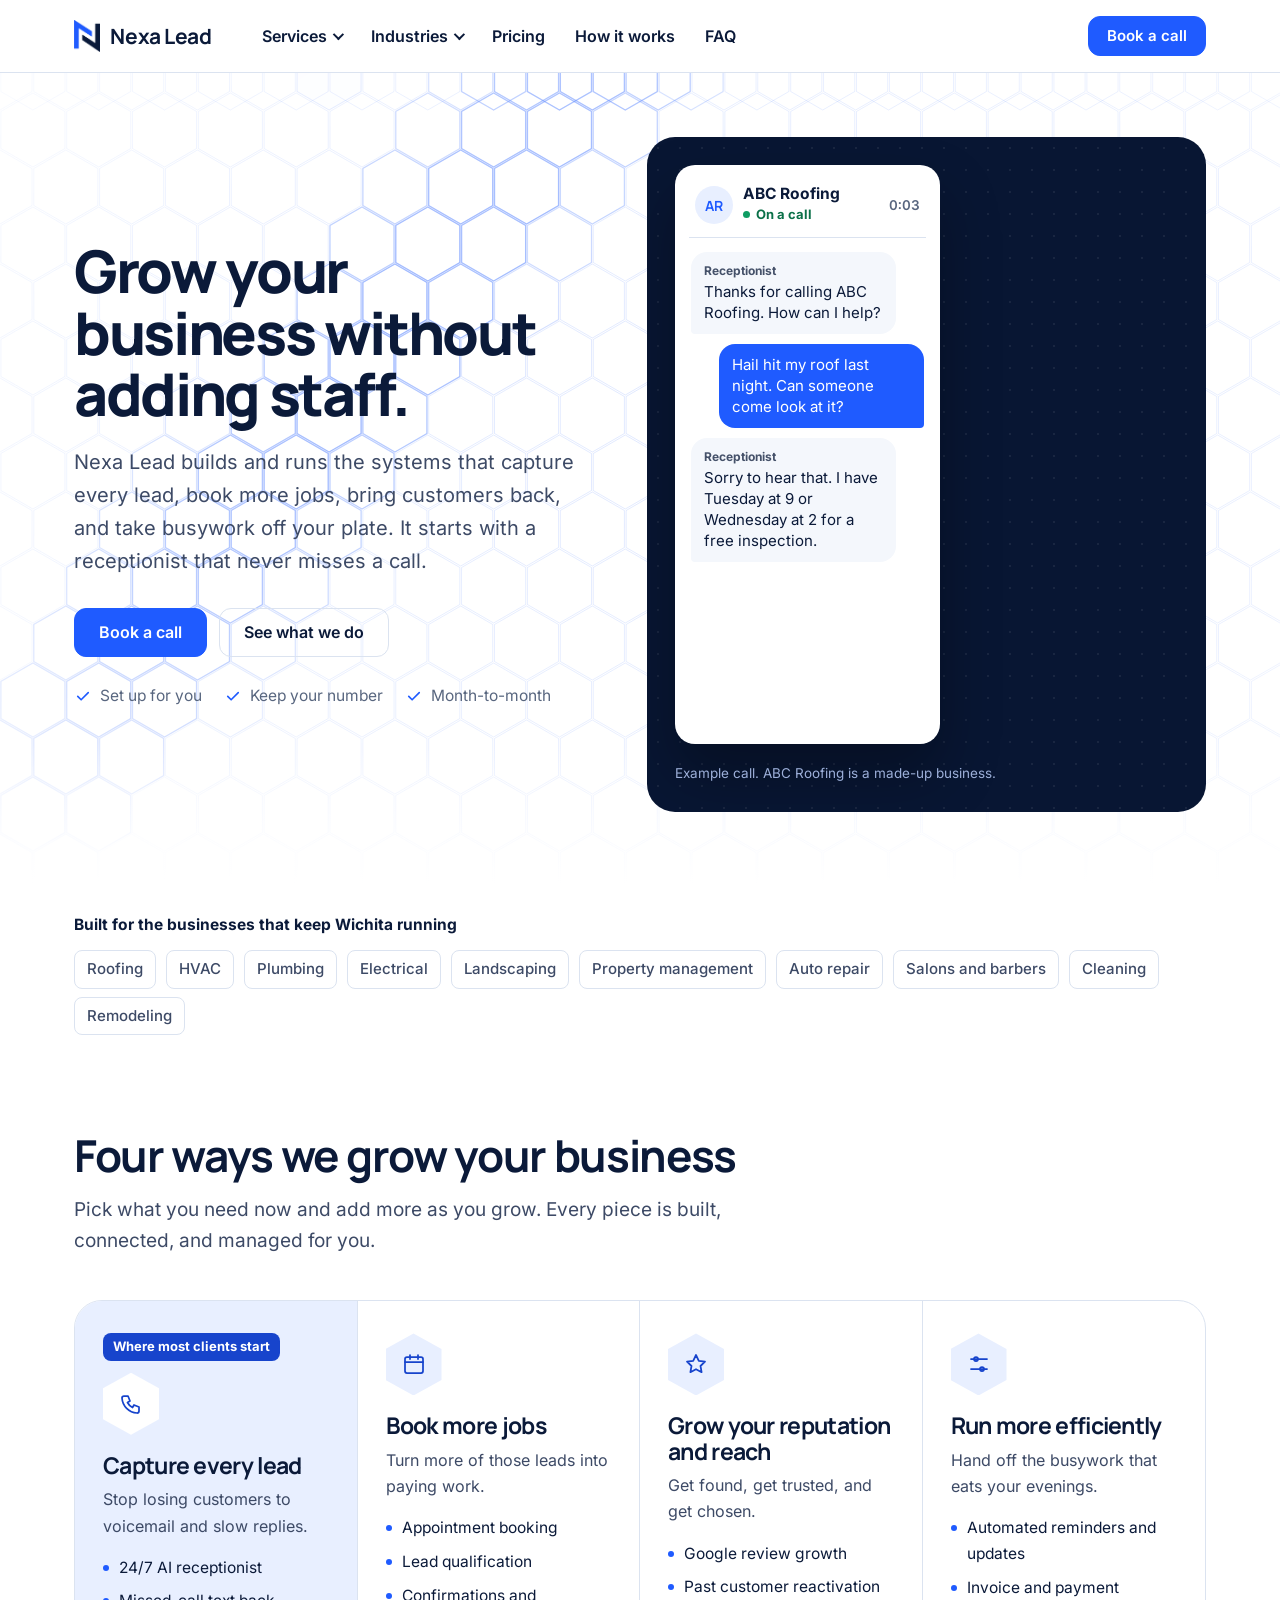
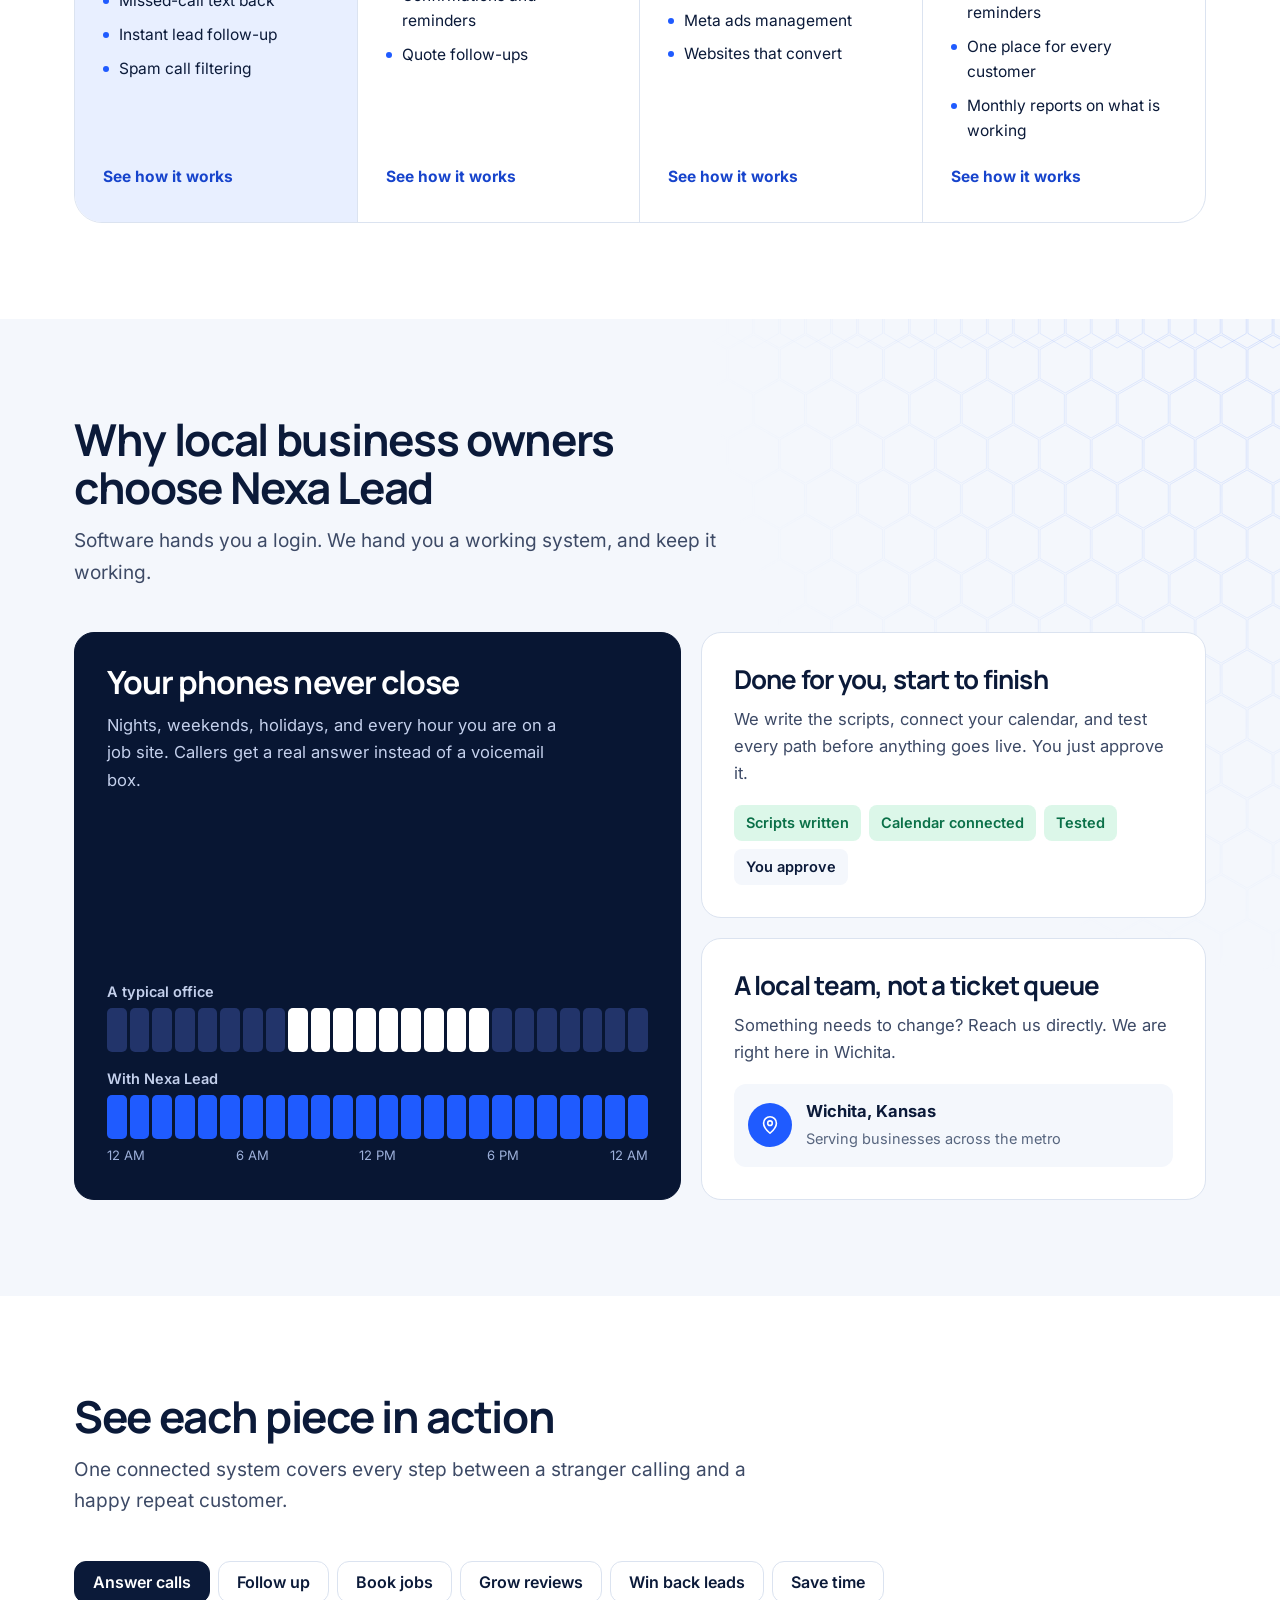
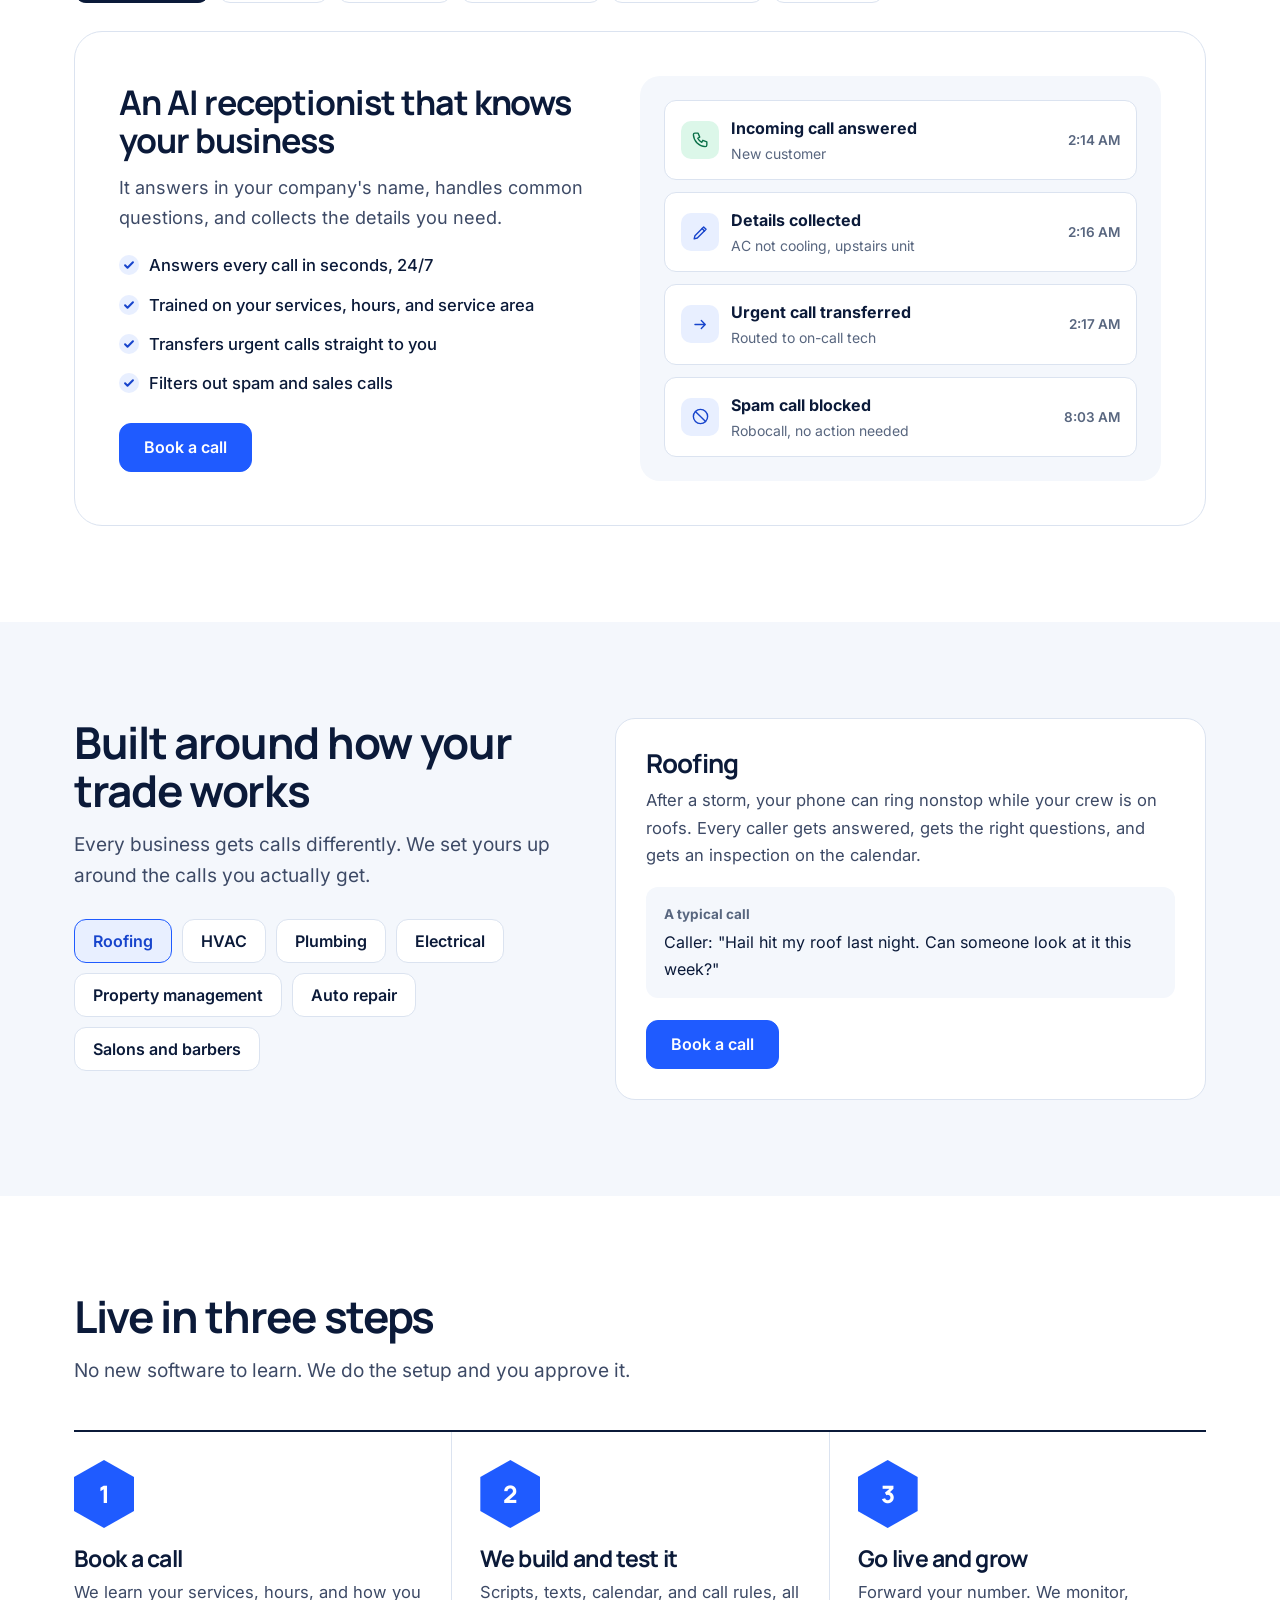
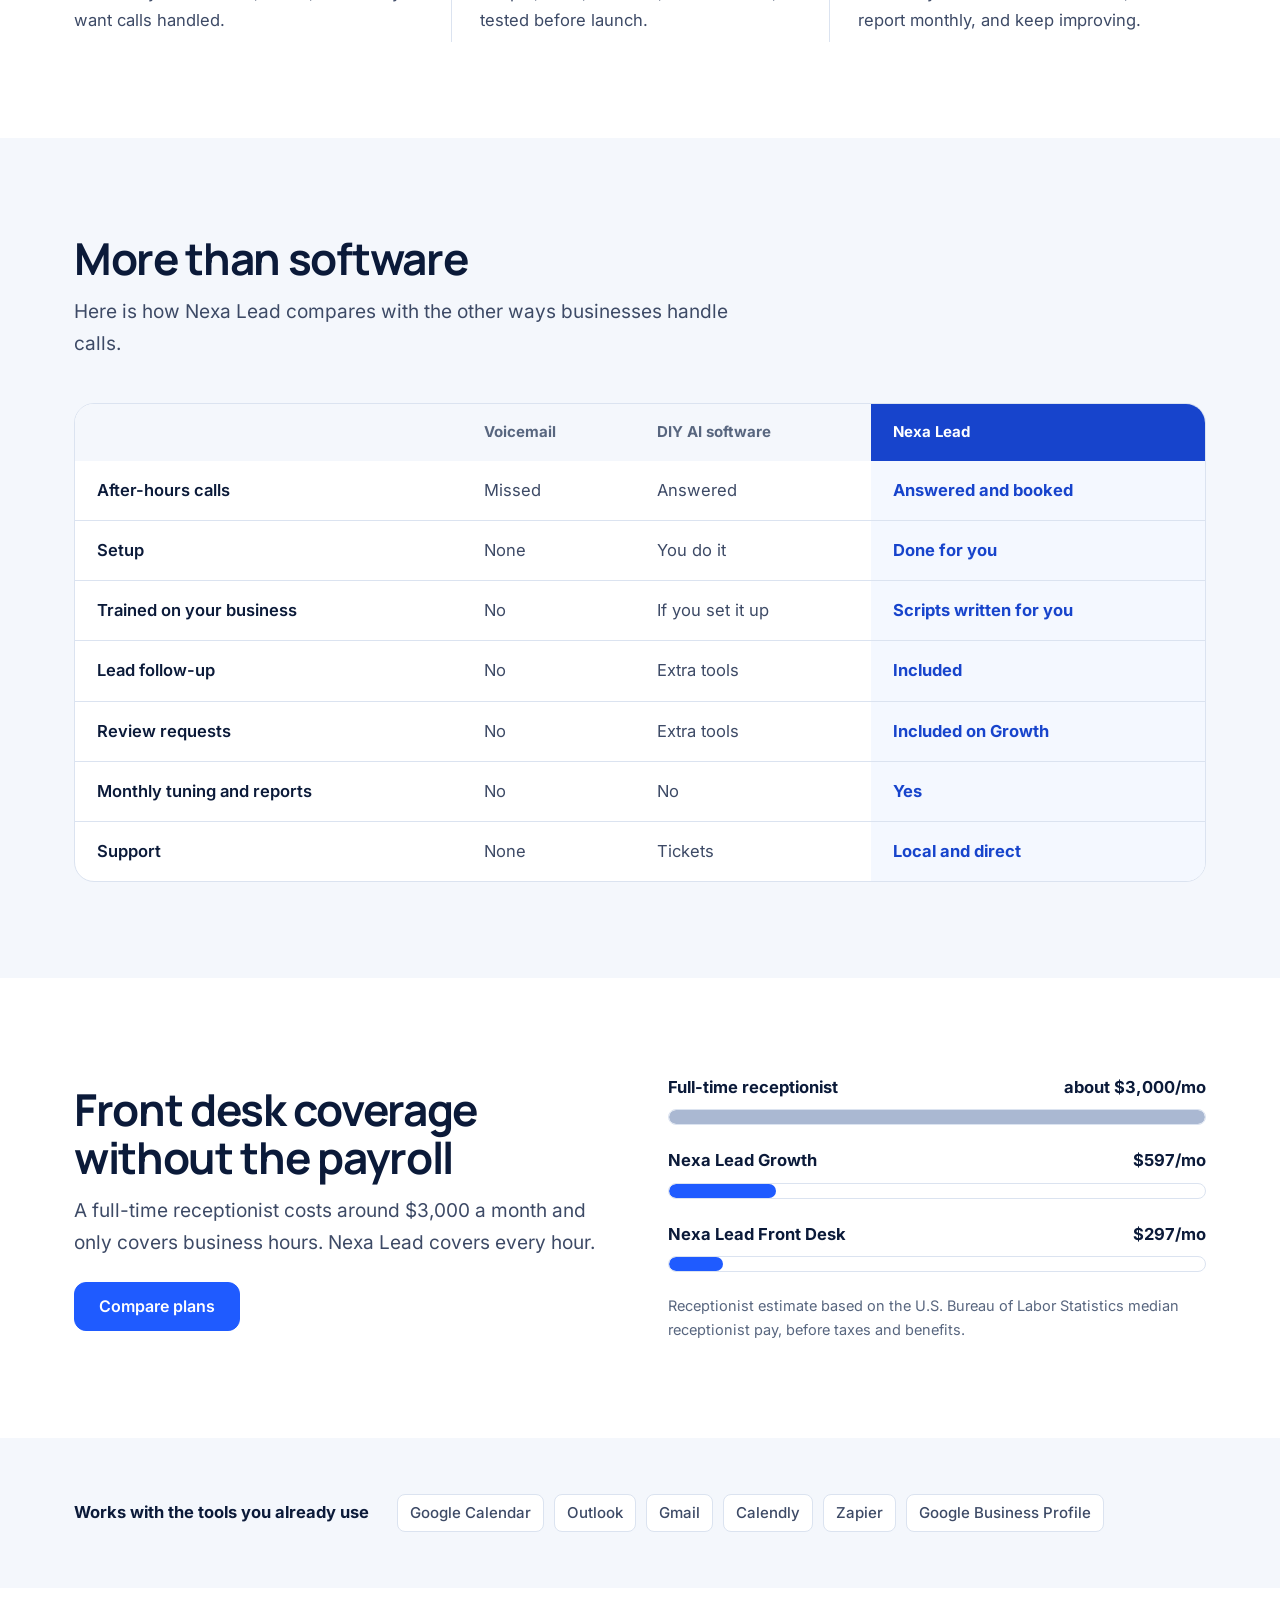
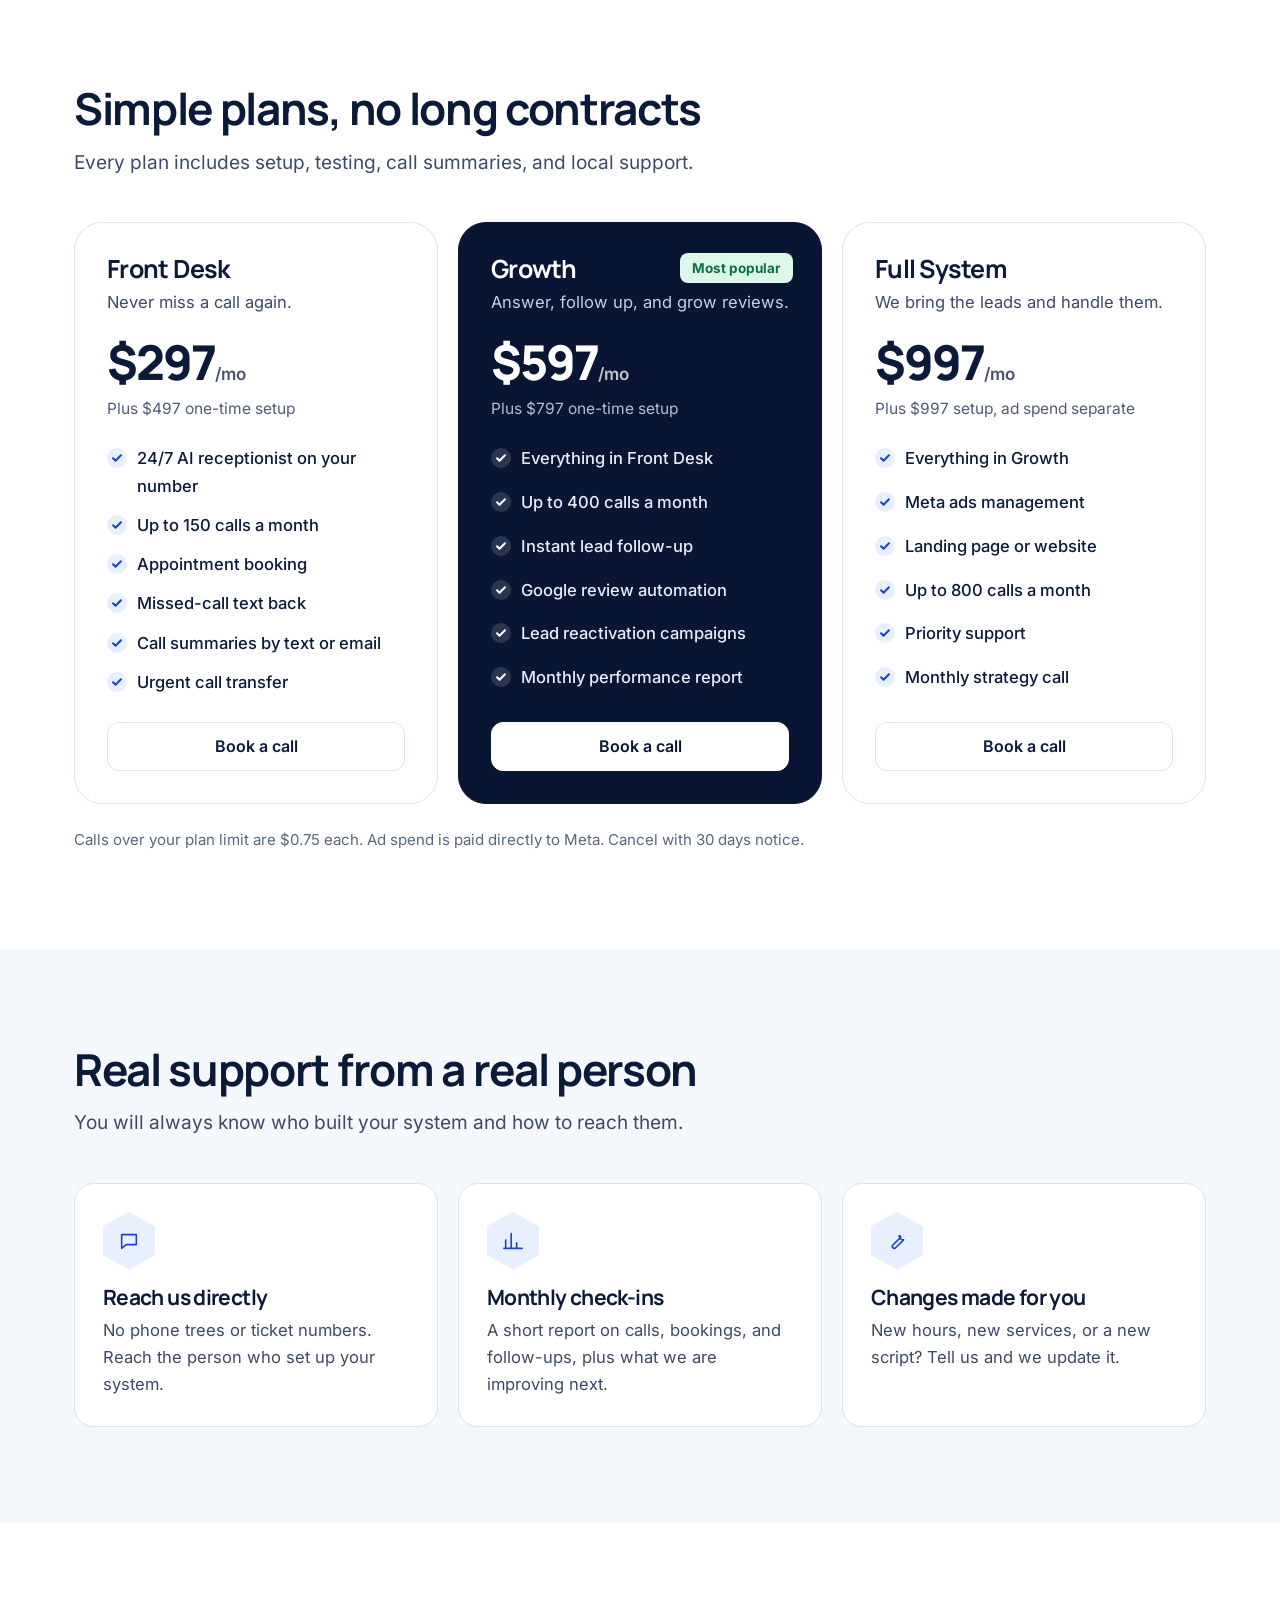
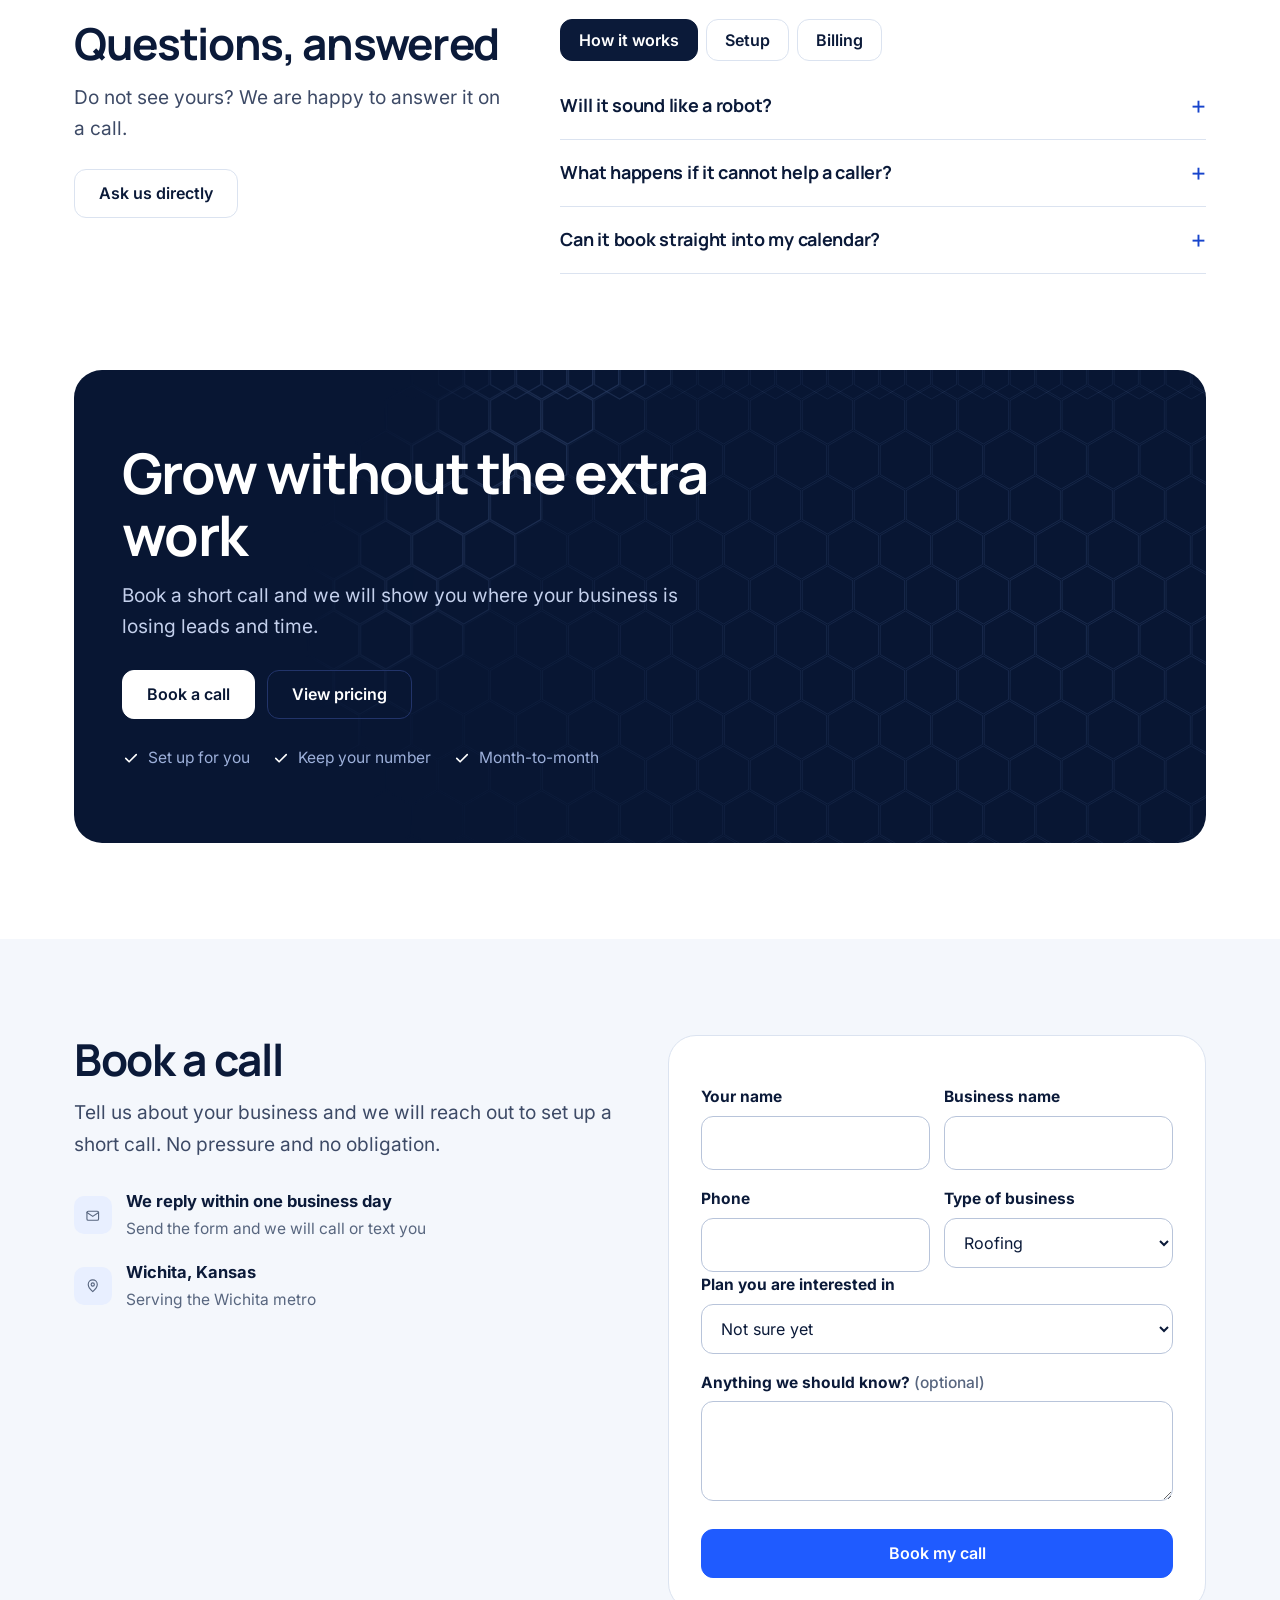
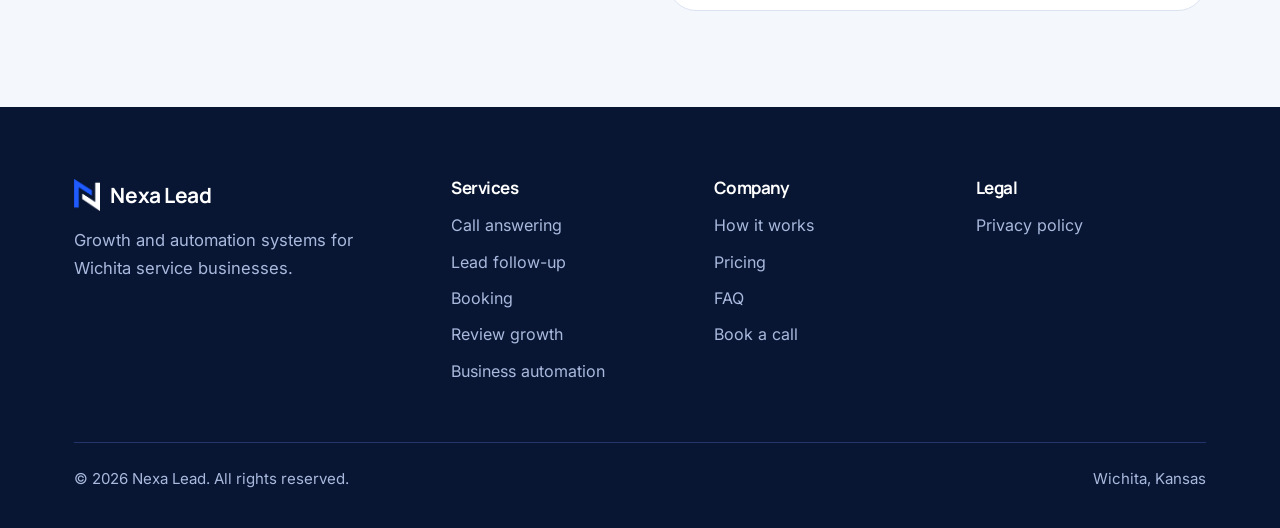
==== commit 36d6529d: "Add files via upload" ====
--- a/index.html
+++ b/index.html
@@ -11,8 +11,8 @@
 <meta property="og:description" content="We build and run the systems that capture every lead, book more jobs, and take busywork off your plate.">
 <meta name="twitter:card" content="summary">
 <link rel="icon" type="image/png" href="assets/favicon-blue.png">
-<link rel="preload" href="assets/fonts/bricolage-grotesque-latin-wght-normal.woff2" as="font" type="font/woff2" crossorigin>
-<link rel="preload" href="assets/fonts/figtree-latin-wght-normal.woff2" as="font" type="font/woff2" crossorigin>
+<link rel="preload" href="assets/fonts/manrope-latin-wght-normal.woff2" as="font" type="font/woff2" crossorigin>
+<link rel="preload" href="assets/fonts/inter-latin-wght-normal.woff2" as="font" type="font/woff2" crossorigin>
 <link rel="stylesheet" href="assets/site.css">
 </head>
 <body>
@@ -57,6 +57,7 @@
 <main id="main">
 <span id="top"></span>
 <section class="hero">
+  <canvas class="hex-bg" data-tone="light" data-size="38" aria-hidden="true"></canvas>
   <div class="wrap">
     <div>
       <h1>Grow your business without adding staff.</h1>
@@ -148,7 +149,8 @@
   </div>
 </section>
 
-<section class="sec fog">
+<section class="sec fog hexed">
+  <canvas class="hex-bg" data-tone="light" data-size="30" aria-hidden="true"></canvas>
   <div class="wrap">
     <div class="head">
       <h2>Why local business owners choose Nexa Lead</h2>
@@ -436,6 +438,7 @@
 <section class="sec" style="padding-top:0">
   <div class="wrap">
     <div class="final">
+      <canvas class="hex-bg" data-tone="dark" data-size="30" aria-hidden="true"></canvas>
       <h2>Grow without the extra work</h2>
       <p>Book a short call and we will show you where your business is losing leads and time.</p>
       <div class="btns"><a class="btn on-navy" href="#contact">Book a call</a><a class="btn line on-navy" href="#pricing">View pricing</a></div>
@@ -486,6 +489,7 @@
   </div>
 </footer>
 
+<script src="assets/honeycomb.js" defer></script>
 <script src="assets/app.js" defer></script>
 <script src="assets/form.js" defer></script>
 </body>
--- a/assets/site.css
+++ b/assets/site.css
@@ -1,6 +1,6 @@
 /* Nexa Lead site styles. Shared by index, contact and privacy. */
-@font-face{font-family:"Bricolage Grotesque";src:url("fonts/bricolage-grotesque-latin-wght-normal.woff2") format("woff2");font-weight:200 800;font-style:normal;font-display:swap}
-@font-face{font-family:"Figtree";src:url("fonts/figtree-latin-wght-normal.woff2") format("woff2");font-weight:300 900;font-style:normal;font-display:swap}
+@font-face{font-family:"Manrope";src:url("fonts/manrope-latin-wght-normal.woff2") format("woff2");font-weight:200 800;font-style:normal;font-display:swap}
+@font-face{font-family:"Inter";src:url("fonts/inter-latin-wght-normal.woff2") format("woff2");font-weight:100 900;font-style:normal;font-display:swap}
 
 :root{
   --paper:#ffffff;--fog:#f4f7fc;--line:#dbe3f0;
@@ -10,13 +10,13 @@
   --live:#0f9d63;--live-ink:#0a7048;--live-t:#dcf7e9;
   --err:#b42318;--err-t:#fdecea;
   --r-xl:28px;--r-lg:20px;--r-md:12px;--r-sm:8px;
-  --head:"Bricolage Grotesque","Segoe UI",system-ui,sans-serif;
-  --text:"Figtree","Segoe UI",system-ui,-apple-system,sans-serif;
+  --head:"Manrope","Segoe UI",system-ui,sans-serif;
+  --text:"Inter","Segoe UI",system-ui,-apple-system,sans-serif;
 }
 *,*::before,*::after{box-sizing:border-box}
 html{scroll-behavior:smooth;scroll-padding-top:88px;background:var(--paper)}
-body{margin:0;background:var(--paper);color:var(--body);font-family:var(--text);font-size:17px;line-height:1.6;-webkit-font-smoothing:antialiased;text-rendering:optimizeLegibility}
-h1,h2,h3,h4{font-family:var(--head);color:var(--ink);margin:0;font-weight:700;letter-spacing:-.025em;line-height:1.08}
+body{margin:0;background:var(--paper);color:var(--body);font-family:var(--text);font-size:16.5px;line-height:1.65;-webkit-font-smoothing:antialiased;text-rendering:optimizeLegibility}
+h1,h2,h3,h4{font-family:var(--head);color:var(--ink);margin:0;font-weight:700;letter-spacing:-.03em;line-height:1.1}
 p{margin:0}
 a{color:inherit}
 img,svg{max-width:100%}
@@ -77,7 +77,7 @@
 .sec.fog{background:var(--fog)}
 @media(max-width:700px){.sec{padding:64px 0}}
 .head{max-width:680px;margin-bottom:44px}
-.head h2{font-size:clamp(32px,4.4vw,48px);margin-bottom:14px}
+.head h2{font-size:clamp(30px,3.9vw,44px);margin-bottom:14px}
 .head p{font-size:19px}
 .head.flush{margin-bottom:0}
 
@@ -85,7 +85,7 @@
 .hero{padding:64px 0 72px;background:var(--paper)}
 .hero .wrap{display:grid;grid-template-columns:1fr 1.08fr;gap:56px;align-items:center}
 @media(max-width:980px){.hero .wrap{grid-template-columns:1fr;gap:44px}.hero{padding:44px 0 56px}}
-h1{font-size:clamp(40px,5.2vw,66px);font-weight:800;letter-spacing:-.04em;line-height:1;margin-bottom:22px;max-width:640px}
+h1{font-size:clamp(36px,4.6vw,60px);font-weight:800;letter-spacing:-.04em;line-height:1.04;margin-bottom:22px;max-width:640px}
 .hero .lead{font-size:20px;max-width:540px;margin-bottom:30px}
 .btns{display:flex;gap:12px;flex-wrap:wrap}
 .assure{display:flex;flex-wrap:wrap;gap:8px 22px;margin:26px 0 0;padding:0;list-style:none;font-size:15.5px;color:var(--muted)}
@@ -144,7 +144,8 @@
 .pillar:last-child{border-right:0}
 @media(max-width:980px){.pillar{border-bottom:1px solid var(--line)}.pillar:nth-child(2n){border-right:0}.pillar:nth-last-child(-n+2){border-bottom:0}}
 @media(max-width:600px){.pillar{border-right:0;border-bottom:1px solid var(--line)}.pillar:last-child{border-bottom:0}.pillar:nth-last-child(2){border-bottom:1px solid var(--line)}}
-.pillar .ic{width:48px;height:48px;border-radius:var(--r-md);background:var(--fog);color:var(--blue);display:grid;place-items:center;font-size:24px;margin-bottom:18px}
+.hexi,.pillar .ic,.sup .ic{clip-path:polygon(50% 0,100% 25%,100% 75%,50% 100%,0 75%,0 25%);border-radius:0}
+.pillar .ic{width:56px;height:62px;background:var(--blue-t);color:var(--blue-d);display:grid;place-items:center;font-size:24px;margin-bottom:18px}
 .pillar h3{font-size:23px;margin-bottom:8px}
 .pillar>p{font-size:16px;margin-bottom:16px}
 .pillar ul{list-style:none;margin:0 0 20px;display:grid;gap:8px;flex:1;align-content:start}
@@ -231,7 +232,7 @@
 .steps{display:grid;grid-template-columns:repeat(3,1fr);gap:0;border-top:2px solid var(--ink)}
 @media(max-width:860px){.steps{grid-template-columns:1fr}}
 .step{padding:28px 28px 8px 0}
-.step .n{font:800 44px/1 var(--head);color:var(--blue);margin-bottom:14px;letter-spacing:-.04em}
+.step .n{width:60px;height:68px;display:grid;place-items:center;clip-path:polygon(50% 0,100% 25%,100% 75%,50% 100%,0 75%,0 25%);background:var(--blue);color:#fff;font:800 24px/1 var(--head);margin-bottom:18px}
 .step h3{font-size:23px;margin-bottom:8px}
 @media(min-width:861px){.step+.step{padding-left:28px;border-left:1px solid var(--line)}}
 
@@ -272,7 +273,7 @@
 .pop-tag{position:absolute;top:30px;right:28px;font-size:13.5px;font-weight:700;background:var(--live-t);color:var(--live-ink);padding:4px 12px;border-radius:var(--r-sm)}
 .plan h3{font-size:25px}
 .plan .for{font-size:16.5px;margin:6px 0 22px}
-.price{font:800 54px/1 var(--head);letter-spacing:-.045em;color:var(--ink)}
+.price{font:800 48px/1 var(--head);letter-spacing:-.04em;color:var(--ink)}
 .price small{font:600 17px var(--text);letter-spacing:0;opacity:.75}
 .setup{font-size:15.5px;margin:10px 0 24px;opacity:.9}
 .plan .ticks{flex:1}
@@ -282,7 +283,7 @@
 .support{display:grid;grid-template-columns:repeat(3,1fr);gap:20px}
 @media(max-width:860px){.support{grid-template-columns:1fr}}
 .sup{background:#fff;border:1px solid var(--line);border-radius:var(--r-lg);padding:28px}
-.sup .ic{margin-bottom:16px;width:46px;height:46px;font-size:22px}
+.sup .ic{margin-bottom:16px;width:52px;height:58px;font-size:22px}
 .sup h3{font-size:21px;margin-bottom:8px}
 
 /* faq */
@@ -290,7 +291,7 @@
 @media(max-width:900px){.faq-wrap{grid-template-columns:1fr;gap:28px}}
 .faq-tabs{display:flex;gap:8px;margin-bottom:12px;flex-wrap:wrap}
 details{border-bottom:1px solid var(--line);padding:20px 0}
-summary{cursor:pointer;list-style:none;display:flex;justify-content:space-between;gap:16px;font:700 19px/1.3 var(--head);letter-spacing:-.01em;color:var(--ink)}
+summary{cursor:pointer;list-style:none;display:flex;justify-content:space-between;gap:16px;font:700 18px/1.35 var(--head);letter-spacing:-.015em;color:var(--ink)}
 summary::-webkit-details-marker{display:none}
 summary::after{content:"+";font-size:26px;line-height:1;color:var(--blue-d);font-weight:500}
 details[open] summary::after{content:"\2212"}
@@ -362,3 +363,16 @@
 
 /* table row headers */
 tbody th{color:var(--ink);font-weight:600;font-size:inherit;background:transparent;font-family:var(--text);letter-spacing:0}
+
+/* honeycomb background */
+.hex-bg{position:absolute;inset:0;width:100%;height:100%;display:block;pointer-events:none;z-index:0}
+.hero{position:relative;overflow:hidden}
+.hero .wrap{position:relative;z-index:1}
+.hero .hex-bg{-webkit-mask-image:radial-gradient(ellipse 90% 100% at 58% 42%,#000 0%,rgba(0,0,0,.6) 50%,transparent 88%);mask-image:radial-gradient(ellipse 90% 100% at 58% 42%,#000 0%,rgba(0,0,0,.6) 50%,transparent 88%)}
+.hero::after{content:"";position:absolute;left:0;right:0;bottom:0;height:140px;background:linear-gradient(to bottom,rgba(255,255,255,0),var(--paper));pointer-events:none;z-index:0}
+.final::before{display:none}
+.final>canvas.hex-bg{position:absolute;-webkit-mask-image:radial-gradient(ellipse 85% 130% at 88% 50%,#000 0%,rgba(0,0,0,.5) 45%,transparent 80%);mask-image:radial-gradient(ellipse 85% 130% at 88% 50%,#000 0%,rgba(0,0,0,.5) 45%,transparent 80%)}
+.sec.fog.hexed{position:relative;overflow:hidden}
+.sec.fog.hexed>.wrap{position:relative;z-index:1}
+.sec.fog.hexed>.hex-bg{-webkit-mask-image:radial-gradient(ellipse 60% 90% at 100% 0%,#000 0%,transparent 75%);mask-image:radial-gradient(ellipse 60% 90% at 100% 0%,#000 0%,transparent 75%)}
+@media (max-width:700px){.hero .hex-bg{opacity:.55}}
